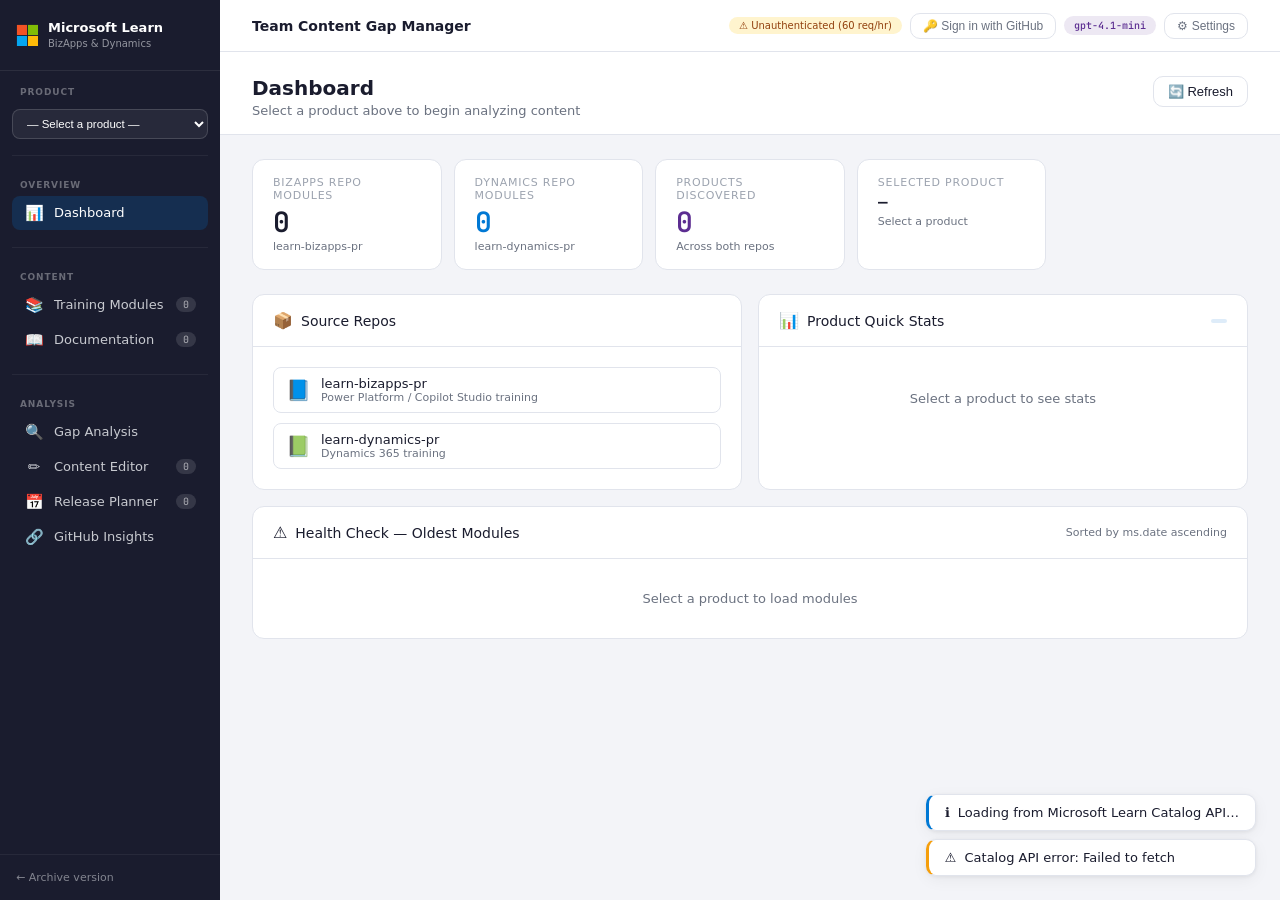
==== team.html @ 85fb83d1 "feat: Content Editor generators (ADD_TO_UNIT, NEW_UNIT) + Release Planner gap analysis Content Edito" ====
<!DOCTYPE html>
<html lang="en">
<head>
<meta charset="UTF-8" />
<meta name="viewport" content="width=device-width, initial-scale=1.0" />
<meta http-equiv="Cache-Control" content="no-cache, no-store, must-revalidate" />
<meta http-equiv="Pragma" content="no-cache" />
<meta http-equiv="Expires" content="0" />
<meta name="version" content="20260617-1130" />
<title>Team Content Gap Manager — BizApps &amp; Dynamics</title>
<link href="https://fonts.googleapis.com/css2?family=Segoe+UI:wght@300;400;500;600;700&family=JetBrains+Mono:wght@400;500&display=swap" rel="stylesheet" />
<style>
*, *::before, *::after { box-sizing: border-box; margin: 0; padding: 0; }

:root {
  --primary: #0078d4;
  --primary-dark: #005a9e;
  --primary-light: #deecf9;
  --teal: #00b4d8;
  --purple: #5c2d91;
  --purple-light: #ede8f3;
  --bg: #f3f4f8;
  --surface: #ffffff;
  --surface2: #f8f9fb;
  --border: #e1e4ec;
  --text: #1a1c2e;
  --text-muted: #6b7280;
  --text-light: #9ca3af;
  --success: #107c10;
  --success-bg: #dff6dd;
  --warning: #f59e0b;
  --warning-bg: #fff4ce;
  --danger: #a4262c;
  --danger-bg: #fde7e9;
  --sidebar-bg: #1a1c2e;
  --sidebar-text: #c8cad0;
  --sidebar-active: rgba(0,120,212,0.2);
  --radius: 10px;
  --radius-lg: 16px;
  --shadow: 0 1px 4px rgba(0,0,0,0.07), 0 4px 16px rgba(0,0,0,0.05);
}

body {
  font-family: 'Segoe UI', system-ui, -apple-system, sans-serif;
  background: var(--bg);
  color: var(--text);
  min-height: 100vh;
  display: flex;
}

/* ── Sidebar ── */
.sidebar {
  width: 220px;
  flex-shrink: 0;
  background: var(--sidebar-bg);
  color: var(--sidebar-text);
  display: flex;
  flex-direction: column;
  height: 100vh;
  position: fixed;
  left: 0;
  top: 0;
  z-index: 50;
  overflow-y: auto;
}
.sidebar-brand {
  padding: 1.25rem 1rem;
  display: flex;
  align-items: center;
  gap: 10px;
  border-bottom: 1px solid rgba(255,255,255,0.08);
}
.sidebar-brand svg { flex-shrink: 0; }
.sidebar-brand-text { font-size: 13px; font-weight: 600; color: #fff; line-height: 1.3; }
.sidebar-brand-text small { display: block; font-size: 10px; font-weight: 400; color: var(--sidebar-text); opacity: 0.7; }

.sidebar-section { padding: 1rem 0.75rem 0.5rem; }
.sidebar-label {
  font-size: 9px;
  font-weight: 600;
  letter-spacing: 0.1em;
  color: rgba(255,255,255,0.35);
  text-transform: uppercase;
  padding: 0 0.5rem;
  margin-bottom: 6px;
}
.sidebar-nav { list-style: none; }
.sidebar-nav li { margin-bottom: 1px; }
.sidebar-nav a {
  display: flex;
  align-items: center;
  gap: 10px;
  padding: 8px 12px;
  border-radius: 8px;
  font-size: 13px;
  color: var(--sidebar-text);
  text-decoration: none;
  cursor: pointer;
  transition: background 0.12s, color 0.12s;
}
.sidebar-nav a:hover { background: rgba(255,255,255,0.06); color: #fff; }
.sidebar-nav a.active { background: var(--sidebar-active); color: #fff; font-weight: 500; }
.sidebar-nav .nav-icon { font-size: 15px; width: 20px; text-align: center; }
.sidebar-nav .nav-count {
  margin-left: auto;
  background: rgba(255,255,255,0.12);
  border-radius: 100px;
  padding: 1px 7px;
  font-size: 10px;
  color: rgba(255,255,255,0.6);
  font-family: 'JetBrains Mono', monospace;
}
.sidebar-divider { height: 1px; background: rgba(255,255,255,0.06); margin: 0.5rem 0.75rem; }

.sidebar-footer {
  margin-top: auto;
  padding: 1rem;
  border-top: 1px solid rgba(255,255,255,0.06);
  font-size: 11px;
}
.sidebar-footer a { color: var(--sidebar-text); text-decoration: none; opacity: 0.6; display: flex; align-items: center; gap: 6px; }
.sidebar-footer a:hover { opacity: 1; color: #fff; }

.sidebar-product-select {
  width: 100%;
  padding: 7px 10px;
  border: 1px solid rgba(255,255,255,0.15);
  border-radius: 8px;
  font-family: 'Segoe UI', sans-serif;
  font-size: 11.5px;
  color: #fff;
  background: rgba(255,255,255,0.06);
  outline: none;
  cursor: pointer;
  margin-top: 6px;
}
.sidebar-product-select option { background: var(--sidebar-bg); color: #fff; }
.sidebar-product-select optgroup { font-weight: 600; font-size: 11px; color: #aaa; }

/* ── Main content ── */
.main {
  flex: 1;
  margin-left: 220px;
  min-height: 100vh;
  display: flex;
  flex-direction: column;
}

/* ── Top bar ── */
.topbar {
  background: var(--surface);
  border-bottom: 1px solid var(--border);
  padding: 0 2rem;
  height: 52px;
  display: flex;
  align-items: center;
  gap: 1rem;
  position: sticky;
  top: 0;
  z-index: 40;
}
.topbar-title { font-size: 14px; font-weight: 600; }
.topbar-right { margin-left: auto; display: flex; align-items: center; gap: 8px; }
.badge-model {
  background: var(--purple-light);
  color: var(--purple);
  font-size: 10px;
  font-weight: 500;
  padding: 3px 10px;
  border-radius: 100px;
  font-family: 'JetBrains Mono', monospace;
}
.badge-warn {
  background: var(--warning-bg);
  color: #92400e;
  font-size: 10px;
  font-weight: 500;
  padding: 3px 10px;
  border-radius: 100px;
}
.btn-settings {
  background: none;
  border: 1px solid var(--border);
  border-radius: var(--radius);
  padding: 5px 12px;
  font-size: 12px;
  font-family: 'Segoe UI', sans-serif;
  color: var(--text-muted);
  cursor: pointer;
  display: flex;
  align-items: center;
  gap: 6px;
  transition: background 0.15s;
}
.btn-settings:hover { background: var(--bg); }

/* ── Views ── */
.view { display: none; flex: 1; flex-direction: column; }
.view.active { display: flex; }

/* ── Page header ── */
.page-header {
  padding: 1.5rem 2rem 1rem;
  border-bottom: 1px solid var(--border);
  background: var(--surface);
  display: flex;
  align-items: flex-start;
  gap: 1rem;
  flex-wrap: wrap;
}
.page-header-text h1 { font-size: 20px; font-weight: 600; }
.page-header-text p { font-size: 13px; color: var(--text-muted); margin-top: 3px; }
.page-header-actions { margin-left: auto; display: flex; gap: 8px; align-items: center; flex-shrink: 0; flex-wrap: wrap; }

/* ── Buttons ── */
.btn {
  display: inline-flex;
  align-items: center;
  gap: 6px;
  padding: 7px 14px;
  font-size: 13px;
  font-family: 'Segoe UI', sans-serif;
  font-weight: 500;
  border-radius: var(--radius);
  border: none;
  cursor: pointer;
  transition: opacity 0.15s, background 0.15s;
  white-space: nowrap;
}
.btn:disabled { opacity: 0.45; pointer-events: none; }
.btn-primary { background: var(--primary); color: #fff; }
.btn-primary:hover { background: var(--primary-dark); }
.btn-secondary { background: var(--surface); border: 1px solid var(--border); color: var(--text); }
.btn-secondary:hover { background: var(--bg); }
.btn-ghost { background: none; border: none; color: var(--text-muted); padding: 6px 10px; }
.btn-ghost:hover { background: var(--bg); color: var(--text); }
.btn-danger { background: var(--danger-bg); border: 1px solid #f5c6cb; color: var(--danger); }
.btn-sm { padding: 4px 10px; font-size: 12px; }

/* ── Page body ── */
.page-body { padding: 1.5rem 2rem; flex: 1; overflow-y: auto; }

/* ── Cards ── */
.card {
  background: var(--surface);
  border: 1px solid var(--border);
  border-radius: 12px;
  overflow: hidden;
}
.card-header {
  padding: 1rem 1.25rem;
  border-bottom: 1px solid var(--border);
  display: flex;
  align-items: center;
  gap: 8px;
}
.card-header h3 { font-size: 14px; font-weight: 500; }
.card-body { padding: 1.25rem; }

/* ── Stat cards ── */
.stat-grid { display: grid; grid-template-columns: repeat(auto-fill, minmax(170px, 1fr)); gap: 12px; margin-bottom: 1.5rem; }
.stat-card {
  background: var(--surface);
  border: 1px solid var(--border);
  border-radius: 12px;
  padding: 1rem 1.25rem;
}
.stat-card-label { font-size: 11px; font-weight: 500; color: var(--text-light); text-transform: uppercase; letter-spacing: 0.07em; margin-bottom: 6px; }
.stat-card-value { font-size: 28px; font-weight: 600; line-height: 1; font-family: 'JetBrains Mono', monospace; }
.stat-card-sub { font-size: 11px; color: var(--text-muted); margin-top: 4px; }

/* ── Tags ── */
.tag {
  font-size: 10px;
  padding: 2px 8px;
  border-radius: 100px;
  font-weight: 500;
  display: inline-block;
}
.tag-blue { background: var(--primary-light); color: var(--primary-dark); }
.tag-green { background: var(--success-bg); color: var(--success); }
.tag-yellow { background: var(--warning-bg); color: #92400e; }
.tag-red { background: var(--danger-bg); color: var(--danger); }
.tag-purple { background: var(--purple-light); color: var(--purple); }

/* ── Module list ── */
.module-list { display: flex; flex-direction: column; gap: 10px; }
.module-item {
  background: var(--surface);
  border: 1px solid var(--border);
  border-radius: 12px;
  padding: 1rem 1.25rem;
  cursor: pointer;
  transition: box-shadow 0.15s, border-color 0.15s;
}
.module-item:hover { border-color: var(--primary); box-shadow: var(--shadow); }
.module-item-header { display: flex; align-items: flex-start; gap: 12px; }
.module-item-icon {
  width: 40px; height: 40px; border-radius: 10px;
  background: var(--primary-light);
  display: flex; align-items: center; justify-content: center;
  font-size: 18px; flex-shrink: 0;
}
.module-item-meta { flex: 1; min-width: 0; }
.module-item-meta h4 { font-size: 13.5px; font-weight: 500; }
.module-item-meta p { font-size: 12px; color: var(--text-muted); margin-top: 2px; }
.module-tags { display: flex; gap: 4px; margin-top: 6px; flex-wrap: wrap; }
.module-expand { display: none; margin-top: 12px; padding-top: 12px; border-top: 1px solid var(--border); font-size: 12.5px; line-height: 1.6; color: var(--text-muted); }
.module-item.expanded .module-expand { display: block; }

/* ── Coverage bar ── */
.coverage-bar { display: flex; height: 8px; border-radius: 100px; overflow: hidden; background: var(--border); }
.coverage-bar .covered { background: var(--success); }
.coverage-bar .partial { background: var(--warning); }
.coverage-bar .uncovered { background: var(--danger); }

/* ── Heatmap ── */
.heatmap { display: flex; flex-wrap: wrap; gap: 3px; padding: 8px 0; }
.heatmap-cell {
  width: 14px; height: 14px; border-radius: 3px; cursor: pointer;
  transition: transform 0.1s, box-shadow 0.1s; position: relative;
}
.heatmap-cell:hover { transform: scale(1.6); z-index: 2; }
.heatmap-cell.selected { box-shadow: 0 0 0 2px var(--text); transform: scale(1.5); z-index: 3; }
.heatmap-cell.covered { background: var(--success); }
.heatmap-cell.partial { background: var(--warning); }
.heatmap-cell.uncovered { background: var(--danger); opacity: 0.7; }
.heatmap-cell.uncovered.selected { opacity: 1; }

/* ── Gap detail panel ── */
.gap-detail-panel {
  margin-top: 12px; padding: 14px 16px;
  background: var(--bg); border: 1px solid var(--border); border-radius: 10px;
  font-size: 13px; animation: fadeIn 0.15s ease;
}
.gap-detail-panel .detail-header { display: flex; align-items: center; gap: 8px; margin-bottom: 10px; }
.gap-detail-panel .detail-header h4 { font-size: 14px; margin: 0; flex: 1; }
.gap-detail-panel .detail-close { cursor: pointer; font-size: 18px; color: var(--text-muted); background: none; border: none; padding: 0 4px; }
.gap-detail-panel .detail-close:hover { color: var(--text); }
.gap-detail-panel .detail-row { display: flex; gap: 8px; padding: 5px 0; border-bottom: 1px solid var(--border); }
.gap-detail-panel .detail-row:last-child { border-bottom: none; }
.gap-detail-panel .detail-label { font-weight: 600; color: var(--text-muted); font-size: 11px; text-transform: uppercase; width: 110px; flex-shrink: 0; }
.gap-detail-panel .detail-value { flex: 1; }
.gap-detail-panel .score-bar { height: 8px; border-radius: 100px; background: var(--border); overflow: hidden; margin-top: 3px; }
.gap-detail-panel .score-fill { height: 100%; border-radius: 100px; }

/* ── Gap selectable list ── */
.gap-list { max-height: 340px; overflow-y: auto; }
.gap-list-filter { display: flex; gap: 6px; margin-bottom: 8px; }
.gap-list-filter button {
  padding: 3px 10px; font-size: 10px; font-weight: 600; border-radius: 100px;
  border: 1px solid var(--border); background: var(--bg); cursor: pointer;
  transition: all 0.15s; color: var(--text-muted); font-family: 'Segoe UI', sans-serif;
}
.gap-list-filter button.active { background: var(--primary); color: #fff; border-color: var(--primary); }
.gap-list-filter button:hover:not(.active) { border-color: var(--primary); color: var(--primary); }
.gap-list-item {
  display: flex; align-items: center; gap: 8px; padding: 6px 8px;
  border-radius: 6px; cursor: pointer; font-size: 12px;
  transition: background 0.1s; border: 1px solid transparent;
}
.gap-list-item:hover { background: var(--bg); }
.gap-list-item.selected { background: var(--primary-light); border-color: var(--primary); }
.gap-list-item .dot { width: 8px; height: 8px; border-radius: 50%; flex-shrink: 0; }
.gap-list-item .dot.covered { background: var(--success); }
.gap-list-item .dot.partial { background: var(--warning); }
.gap-list-item .dot.uncovered { background: var(--danger); opacity: 0.7; }
.gap-list-item .item-title { flex: 1; white-space: nowrap; overflow: hidden; text-overflow: ellipsis; }
.gap-list-item .item-score { font-size: 10px; color: var(--text-muted); font-family: 'JetBrains Mono', monospace; width: 36px; text-align: right; }

/* ── Timeline ── */
.timeline { display: flex; flex-direction: column; gap: 2px; }
.timeline-row { display: flex; align-items: center; gap: 8px; padding: 3px 0; font-size: 11px; }
.timeline-bar-wrap { flex: 1; height: 14px; background: var(--border); border-radius: 100px; overflow: hidden; position: relative; }
.timeline-bar { height: 100%; border-radius: 100px; min-width: 2px; }
.timeline-label { width: 200px; flex-shrink: 0; white-space: nowrap; overflow: hidden; text-overflow: ellipsis; color: var(--text-muted); }
.timeline-date { width: 70px; flex-shrink: 0; text-align: right; color: var(--text-light); font-family: 'JetBrains Mono', monospace; font-size: 10px; }

/* ── Doc tree ── */
.doc-tree { font-size: 12.5px; }
.doc-tree-item {
  display: flex; align-items: flex-start; gap: 8px;
  padding: 5px 8px; border-radius: 6px; transition: background 0.1s; cursor: pointer;
}
.doc-tree-item:hover { background: var(--bg); }
.doc-tree-toggle { cursor: pointer; user-select: none; font-size: 11px; width: 16px; text-align: center; flex-shrink: 0; }

/* ── Progress bar ── */
.progress-bar-wrap { background: var(--border); border-radius: 100px; height: 6px; overflow: hidden; }
.progress-bar-fill { height: 100%; border-radius: 100px; background: var(--primary); transition: width 0.4s ease; }
.progress-text { font-size: 12px; color: var(--text-muted); margin-top: 4px; }

/* ── Modal ── */
.modal-overlay {
  display: none; position: fixed; inset: 0;
  background: rgba(0,0,0,0.35); z-index: 200;
  align-items: center; justify-content: center;
}
.modal-overlay.open { display: flex; }
.modal {
  background: var(--surface); border-radius: var(--radius-lg);
  width: 480px; max-width: 95vw;
  box-shadow: 0 20px 60px rgba(0,0,0,0.2); overflow: hidden;
}
.modal-header {
  padding: 1.25rem 1.5rem; border-bottom: 1px solid var(--border);
  display: flex; align-items: center; gap: 10px;
}
.modal-header h2 { font-size: 16px; font-weight: 600; flex: 1; }
.modal-body { padding: 1.5rem; display: flex; flex-direction: column; gap: 16px; }
.modal-footer { padding: 1rem 1.5rem; border-top: 1px solid var(--border); display: flex; gap: 8px; justify-content: flex-end; }
.field label { display: block; font-size: 12px; font-weight: 500; color: var(--text-muted); margin-bottom: 5px; }
.field input, .field select {
  width: 100%; padding: 8px 12px;
  border: 1px solid var(--border); border-radius: var(--radius);
  font-family: 'Segoe UI', sans-serif; font-size: 13px;
  color: var(--text); background: var(--bg); outline: none;
  transition: border-color 0.15s;
}
.field input:focus, .field select:focus { border-color: var(--primary); background: #fff; }
.field-hint { font-size: 11px; color: var(--text-light); margin-top: 3px; }

/* ── Toasts ── */
.toast-container { position: fixed; bottom: 1.5rem; right: 1.5rem; z-index: 300; display: flex; flex-direction: column; gap: 8px; }
.toast {
  background: var(--surface); border: 1px solid var(--border); border-radius: var(--radius);
  padding: 10px 16px; font-size: 13px; display: flex; align-items: center; gap: 8px;
  box-shadow: var(--shadow); animation: slideIn 0.2s ease; min-width: 220px; max-width: 420px;
}
.toast.success { border-left: 3px solid var(--success); }
.toast.info { border-left: 3px solid var(--primary); }
.toast.warning { border-left: 3px solid var(--warning); }

/* ── Loading ── */
.loading-spinner {
  display: inline-block; width: 16px; height: 16px;
  border: 2px solid var(--border); border-top: 2px solid var(--primary);
  border-radius: 50%; animation: spin 0.8s linear infinite;
}
@keyframes spin { to { transform: rotate(360deg); } }
.loading-overlay {
  display: flex; align-items: center; justify-content: center; gap: 10px;
  padding: 3rem; color: var(--text-muted); font-size: 13px;
}

/* ── Gap grid / cards ── */
.gap-grid { display: grid; grid-template-columns: repeat(auto-fill, minmax(300px, 1fr)); gap: 12px; }
.gap-card { background: var(--surface); border: 1px solid var(--border); border-radius: 12px; overflow: hidden; }
.gap-card-header { padding: 12px 16px; display: flex; align-items: center; gap: 8px; border-bottom: 1px solid var(--border); }
.gap-card-header h4 { font-size: 13px; font-weight: 500; flex: 1; }
.gap-card-body { padding: 12px 16px; }
.gap-item { display: flex; gap: 8px; padding: 6px 0; border-bottom: 1px solid var(--border); font-size: 12.5px; }
.gap-item:last-child { border-bottom: none; }
.gap-item-icon { flex-shrink: 0; margin-top: 1px; }
.gap-item-text { color: var(--text-muted); line-height: 1.5; }
.gap-item-text strong { color: var(--text); font-weight: 500; }

/* ── Animations ── */
@keyframes fadeIn { from { opacity: 0; transform: translateY(4px); } to { opacity: 1; transform: translateY(0); } }
@keyframes slideIn { from { opacity: 0; transform: translateX(20px); } to { opacity: 1; transform: translateX(0); } }

/* ── Utility ── */
.flex { display: flex; }
.items-center { align-items: center; }
.gap-2 { gap: 8px; }
.gap-3 { gap: 12px; }
.ml-auto { margin-left: auto; }
.text-sm { font-size: 13px; }
.text-xs { font-size: 11px; }
.text-muted { color: var(--text-muted); }
.mt-2 { margin-top: 8px; }
.mt-3 { margin-top: 12px; }
.empty-state { text-align: center; padding: 3rem 1rem; color: var(--text-muted); }
.empty-state-icon { font-size: 36px; margin-bottom: 8px; }
.empty-state p { font-size: 13px; }

/* ── Content Editor ── */
.editor-layout { display: grid; grid-template-columns: 1fr 1fr; gap: 16px; min-height: 60vh; }
@media (max-width: 1100px) { .editor-layout { grid-template-columns: 1fr; } }

.editor-tabs { display: flex; gap: 4px; margin-bottom: 12px; }
.editor-tab {
  padding: 6px 14px; font-size: 12px; font-weight: 500; border-radius: 100px;
  border: 1px solid var(--border); background: var(--bg); cursor: pointer;
  transition: all 0.15s; color: var(--text-muted); font-family: 'Segoe UI', sans-serif;
}
.editor-tab.active { background: var(--primary); color: #fff; border-color: var(--primary); }
.editor-tab:hover:not(.active) { border-color: var(--primary); color: var(--primary); }
.editor-tab .tab-count { font-size: 10px; margin-left: 4px; opacity: 0.8; }

.suggestion-list { display: flex; flex-direction: column; gap: 10px; max-height: 70vh; overflow-y: auto; padding-right: 4px; }

.suggestion-card {
  background: var(--surface); border: 1px solid var(--border); border-radius: 12px;
  padding: 14px 16px; cursor: pointer; transition: border-color 0.15s, box-shadow 0.15s;
}
.suggestion-card:hover { border-color: var(--primary); box-shadow: var(--shadow); }
.suggestion-card.selected { border-color: var(--primary); box-shadow: 0 0 0 2px var(--primary-light); }
.suggestion-card-header { display: flex; align-items: center; gap: 8px; margin-bottom: 6px; }
.suggestion-card-header h4 { font-size: 13px; font-weight: 500; flex: 1; min-width: 0; overflow: hidden; text-overflow: ellipsis; white-space: nowrap; }
.suggestion-card > p { font-size: 12px; color: var(--text-muted); line-height: 1.5; }
.suggestion-meta { display: flex; gap: 6px; margin-top: 8px; flex-wrap: wrap; align-items: center; }
.generate-btn {
  margin-left: auto; padding: 4px 12px; font-size: 11px; font-weight: 500;
  border-radius: 6px; border: 1px solid var(--primary); background: var(--primary-light);
  color: var(--primary-dark); cursor: pointer; transition: all 0.15s;
  font-family: 'Segoe UI', sans-serif; white-space: nowrap;
}
.generate-btn:hover { background: var(--primary); color: #fff; }

/* ── URL Input Section ── */
.url-input-section {
  background: var(--surface); border: 1px solid var(--border); border-radius: var(--radius-lg);
  padding: 16px 20px; margin-bottom: 16px;
}
.url-input-header { margin-bottom: 10px; }
.url-input-header h3 { font-size: 14px; font-weight: 600; margin-bottom: 2px; }
.url-input-header p { font-size: 12px; color: var(--text-muted); }
.url-input-row { display: flex; gap: 8px; align-items: center; }
.url-input-row input {
  flex: 1; padding: 8px 12px; border: 1px solid var(--border); border-radius: var(--radius);
  font-size: 13px; font-family: 'Segoe UI', sans-serif; outline: none; background: var(--bg);
}
.url-input-row input:focus { border-color: var(--primary); background: #fff; }
.url-input-row .merge-toggle { display: flex; align-items: center; gap: 6px; font-size: 12px; color: var(--text-muted); white-space: nowrap; }
.url-input-row .merge-toggle input[type="checkbox"] { accent-color: var(--primary); }

/* ── Module Builder Panel ── */
.module-builder-panel {
  background: var(--surface); border: 1px solid var(--border); border-radius: 12px;
  display: flex; flex-direction: column; max-height: 80vh; position: sticky; top: 70px;
}
.module-builder-header {
  padding: 12px 16px; border-bottom: 1px solid var(--border);
  display: flex; align-items: center; gap: 8px;
}
.module-builder-header h3 { font-size: 14px; font-weight: 500; flex: 1; }
.module-builder-body { padding: 16px; overflow-y: auto; flex: 1; }
.module-builder-footer { padding: 10px 16px; border-top: 1px solid var(--border); display: flex; gap: 8px; flex-wrap: wrap; }

/* ── Generation Progress ── */
.generation-progress { padding: 12px 16px; }
.progress-step {
  display: flex; align-items: center; gap: 10px; padding: 6px 0; font-size: 12px;
}
.progress-step .step-icon {
  width: 22px; height: 22px; border-radius: 50%; display: flex; align-items: center; justify-content: center;
  font-size: 11px; flex-shrink: 0; border: 2px solid var(--border); color: var(--text-muted); background: var(--bg);
}
.progress-step.active .step-icon { border-color: var(--primary); color: var(--primary); background: var(--primary-light); animation: pulse-step 1.2s infinite; }
.progress-step.done .step-icon { border-color: var(--success); color: #fff; background: var(--success); }
.progress-step.error .step-icon { border-color: var(--danger); color: #fff; background: var(--danger); }
.progress-step .step-label { flex: 1; color: var(--text-muted); }
.progress-step.active .step-label { color: var(--text); font-weight: 500; }
.progress-step.done .step-label { color: var(--success); }
.progress-step .step-chars { font-size: 10px; color: var(--text-light); font-family: 'JetBrains Mono', monospace; }
@keyframes pulse-step { 0%, 100% { opacity: 1; } 50% { opacity: 0.5; } }

/* ── Unit Tabs ── */
.unit-tabs-bar {
  display: flex; gap: 2px; padding: 8px 16px; border-bottom: 1px solid var(--border);
  overflow-x: auto; flex-wrap: nowrap;
}
.unit-tab {
  padding: 5px 12px; font-size: 11px; font-weight: 500; border-radius: 6px 6px 0 0;
  border: 1px solid transparent; border-bottom: none; background: transparent; cursor: pointer;
  color: var(--text-muted); font-family: 'Segoe UI', sans-serif; white-space: nowrap;
  transition: all 0.12s;
}
.unit-tab:hover { background: var(--bg); color: var(--text); }
.unit-tab.active { background: var(--surface); color: var(--primary); border-color: var(--border); font-weight: 600; position: relative; }
.unit-tab.active::after { content: ''; position: absolute; bottom: -1px; left: 0; right: 0; height: 2px; background: var(--primary); }

.draft-content { font-size: 13px; line-height: 1.7; color: var(--text); }
.draft-content h1 { font-size: 18px; font-weight: 700; margin: 0 0 12px; color: var(--text); }
.draft-content h2 { font-size: 16px; font-weight: 600; margin: 18px 0 8px; color: var(--primary-dark); border-bottom: 1px solid var(--border); padding-bottom: 4px; }
.draft-content h3 { font-size: 14px; font-weight: 600; margin: 14px 0 6px; }
.draft-content pre {
  background: var(--bg); border: 1px solid var(--border); border-radius: 8px;
  padding: 12px 16px; font-family: 'JetBrains Mono', monospace; font-size: 11.5px;
  overflow-x: auto; white-space: pre-wrap; margin: 8px 0;
}
.draft-content ul, .draft-content ol { margin-left: 1.5rem; margin-bottom: 8px; }
.draft-content li { margin-bottom: 4px; }
.draft-content strong { color: var(--text); }
.draft-content blockquote {
  border-left: 3px solid var(--primary); padding: 8px 12px; margin: 8px 0;
  background: var(--primary-light); border-radius: 0 6px 6px 0; font-size: 12px;
}

/* ── Module Gap View ── */
.mgap-layout { display: grid; grid-template-columns: 380px 1fr; gap: 16px; }
@media (max-width: 1100px) { .mgap-layout { grid-template-columns: 1fr; } }
.mgap-search {
  width: 100%; padding: 7px 10px; border: 1px solid var(--border); border-radius: var(--radius);
  font-size: 12px; font-family: 'Segoe UI', sans-serif; outline: none; background: var(--bg);
}
.mgap-search:focus { border-color: var(--primary); background: #fff; }
.mgap-module-item {
  display: flex; align-items: center; gap: 8px; padding: 9px 10px;
  border-radius: 8px; cursor: pointer; font-size: 12px;
  transition: background 0.1s; border: 1px solid transparent;
}
.mgap-module-item:hover { background: var(--bg); }
.mgap-module-item.selected { background: var(--primary-light); border-color: var(--primary); }
.mgap-module-item .dot { width: 8px; height: 8px; border-radius: 50%; flex-shrink: 0; }
.mgap-module-item .item-title { flex: 1; min-width: 0; }
.mgap-module-item .item-title h5 { font-size: 12px; font-weight: 500; white-space: nowrap; overflow: hidden; text-overflow: ellipsis; margin: 0; }
.mgap-module-item .item-title p { font-size: 10px; color: var(--text-muted); margin: 1px 0 0; }
.mgap-module-item .item-score { font-size: 10px; font-family: 'JetBrains Mono', monospace; width: 36px; text-align: right; flex-shrink: 0; }

.mgap-detail-section { margin-bottom: 14px; }
.mgap-detail-section h4 { font-size: 12px; font-weight: 600; margin-bottom: 6px; display: flex; align-items: center; gap: 6px; }
.mgap-topic-row {
  padding: 5px 8px; border-radius: 6px; font-size: 12px;
  display: flex; align-items: center; gap: 6px;
}
.mgap-topic-row.strong { background: var(--bg); }
.mgap-gap-box {
  margin-top: 14px; padding: 12px; border-radius: 8px; border: 1px solid;
}
.mgap-gap-box.has-gaps { background: var(--danger-bg); border-color: #f5c6cb; }
.mgap-gap-box.no-gaps { background: var(--success-bg); border-color: #c3e6cb; }
.mgap-gap-box h4 { font-size: 12px; font-weight: 600; margin-bottom: 6px; }
.mgap-gap-box ul { font-size: 12px; margin-left: 1rem; line-height: 1.8; }
.mgap-gap-box li { display: flex; align-items: center; gap: 6px; }
.mgap-gap-box li > span:first-child { flex: 1; min-width: 0; }

.mgap-edit-btn {
  flex-shrink: 0; padding: 2px 8px; font-size: 10px; font-weight: 500;
  border-radius: 4px; border: 1px solid var(--border); background: var(--bg);
  cursor: pointer; transition: all 0.15s; color: var(--text-muted);
  font-family: 'Segoe UI', sans-serif; white-space: nowrap; opacity: 0;
}
.mgap-topic-row:hover .mgap-edit-btn,
.mgap-gap-box li:hover .mgap-edit-btn { opacity: 1; }
.mgap-edit-btn:hover { background: var(--primary); color: #fff; border-color: var(--primary); }

.mgap-fix-all-btn {
  display: flex; align-items: center; justify-content: center; gap: 6px;
  margin-top: 10px; padding: 8px 16px; font-size: 12px; font-weight: 600;
  border-radius: 8px; border: none; background: var(--primary); color: #fff;
  cursor: pointer; transition: all 0.15s; width: 100%;
  font-family: 'Segoe UI', sans-serif;
}
.mgap-fix-all-btn:hover { background: var(--primary-dark); box-shadow: var(--shadow); }

/* ── Perspective toggle ── */
.gap-perspective-bar {
  display: flex; gap: 4px; margin-bottom: 14px; padding: 3px; background: var(--bg);
  border-radius: 10px; border: 1px solid var(--border); width: fit-content;
}
.gap-perspective-btn {
  padding: 6px 16px; font-size: 12px; font-weight: 500; border-radius: 8px;
  border: none; background: transparent; cursor: pointer;
  transition: all 0.15s; color: var(--text-muted); font-family: 'Segoe UI', sans-serif;
}
.gap-perspective-btn.active { background: var(--surface); color: var(--text); box-shadow: 0 1px 3px rgba(0,0,0,0.08); font-weight: 600; }
.gap-perspective-btn:hover:not(.active) { color: var(--text); }

/* ── Insights ── */
.commit-item {
  padding: 10px 0; border-bottom: 1px solid var(--border);
  display: flex; align-items: flex-start; gap: 10px; font-size: 12.5px;
}
.commit-item:last-child { border-bottom: none; }
.commit-avatar { width: 28px; height: 28px; border-radius: 50%; background: var(--primary-light); display: flex; align-items: center; justify-content: center; font-size: 12px; flex-shrink: 0; }
.commit-meta { flex: 1; min-width: 0; }
.commit-msg { font-weight: 500; color: var(--text); white-space: nowrap; overflow: hidden; text-overflow: ellipsis; }
.commit-info { font-size: 11px; color: var(--text-muted); margin-top: 2px; }

/* ── Responsive ── */
@media (max-width: 900px) {
  .sidebar { width: 60px; }
  .sidebar-brand-text, .sidebar-label, .sidebar-nav a span:not(.nav-icon),
  .sidebar-nav .nav-count, .sidebar-footer, .sidebar-product-select { display: none; }
  .sidebar-nav a { justify-content: center; padding: 10px; }
  .main { margin-left: 60px; }
}
</style>
</head>
<body>
<!-- SIDEBAR -->
<aside class="sidebar">
  <div class="sidebar-brand">
    <svg width="22" height="22" viewBox="0 0 24 24" fill="none">
      <rect width="11" height="11" x="1" y="1" fill="#f35325"/>
      <rect width="11" height="11" x="13" y="1" fill="#81bc06"/>
      <rect width="11" height="11" x="1" y="13" fill="#05a6f0"/>
      <rect width="11" height="11" x="13" y="13" fill="#ffba08"/>
    </svg>
    <div class="sidebar-brand-text">
      Microsoft Learn
      <small>BizApps &amp; Dynamics</small>
    </div>
  </div>

  <div class="sidebar-section">
    <p class="sidebar-label">Product</p>
    <select class="sidebar-product-select" id="product-select" onchange="onProductChange(this.value)">
      <option value="">— Select a product —</option>
    </select>
  </div>

  <div class="sidebar-divider"></div>
  <div class="sidebar-section">
    <p class="sidebar-label">Overview</p>
    <ul class="sidebar-nav">
      <li><a class="active" onclick="switchView('dashboard')" data-view="dashboard">
        <span class="nav-icon">📊</span> Dashboard
      </a></li>
    </ul>
  </div>
  <div class="sidebar-divider"></div>
  <div class="sidebar-section">
    <p class="sidebar-label">Content</p>
    <ul class="sidebar-nav">
      <li><a onclick="switchView('modules')" data-view="modules">
        <span class="nav-icon">📚</span> Training Modules
        <span class="nav-count" id="count-modules">0</span>
      </a></li>
      <li><a onclick="switchView('docs')" data-view="docs">
        <span class="nav-icon">📖</span> Documentation
        <span class="nav-count" id="count-docs">0</span>
      </a></li>
    </ul>
  </div>
  <div class="sidebar-divider"></div>
  <div class="sidebar-section">
    <p class="sidebar-label">Analysis</p>
    <ul class="sidebar-nav">
      <li><a onclick="switchView('gap-analysis')" data-view="gap-analysis">
        <span class="nav-icon">🔍</span> Gap Analysis
      </a></li>
      <li><a onclick="switchView('editor')" data-view="editor">
        <span class="nav-icon">✏️</span> Content Editor
        <span class="nav-count" id="count-suggestions">0</span>
      </a></li>
      <li><a onclick="switchView('release-planner')" data-view="release-planner">
        <span class="nav-icon">📅</span> Release Planner
        <span class="nav-count" id="count-features">0</span>
      </a></li>
      <li><a onclick="switchView('insights')" data-view="insights">
        <span class="nav-icon">🔗</span> GitHub Insights
      </a></li>
    </ul>
  </div>
  <div class="sidebar-footer">
    <a href="index.html" title="Archive version (Catalog API)">← Archive version</a>
  </div>
</aside>

<!-- MAIN -->
<div class="main">

  <!-- TOP BAR -->
  <header class="topbar">
    <span class="topbar-title" id="topbar-title">Team Content Gap Manager</span>
    <div class="topbar-right">
      <span class="badge-warn" id="auth-badge" style="display:none;">⚠ Unauthenticated (60 req/hr)</span>
      <button class="btn-settings" id="github-login-btn" onclick="initiateGitHubLogin()" style="display:none;">🔑 Sign in with GitHub</button>
      <button class="btn-settings" id="github-logout-btn" onclick="logoutGitHub()" style="display:none;">🚪 Sign out</button>
      <span class="badge-model" id="model-badge">gpt-4.1-mini</span>
      <button class="btn-settings" onclick="openSettings()">⚙ Settings</button>
    </div>
  </header>

  <!-- DASHBOARD VIEW -->
  <section class="view active" id="view-dashboard">
    <div class="page-header">
      <div class="page-header-text">
        <h1>Dashboard</h1>
        <p id="dashboard-subtitle">Select a product above to begin analyzing content</p>
      </div>
      <div class="page-header-actions">
        <button class="btn btn-secondary" onclick="refreshData()">🔄 Refresh</button>
      </div>
    </div>
    <div class="page-body" id="dashboard-body">
      <div class="stat-grid" id="stat-grid">
        <div class="stat-card">
          <div class="stat-card-label">BizApps Repo Modules</div>
          <div class="stat-card-value" id="stat-bizapps">—</div>
          <div class="stat-card-sub">learn-bizapps-pr</div>
        </div>
        <div class="stat-card">
          <div class="stat-card-label">Dynamics Repo Modules</div>
          <div class="stat-card-value" id="stat-dynamics" style="color:var(--primary);">—</div>
          <div class="stat-card-sub">learn-dynamics-pr</div>
        </div>
        <div class="stat-card">
          <div class="stat-card-label">Products Discovered</div>
          <div class="stat-card-value" id="stat-products" style="color:var(--purple);">—</div>
          <div class="stat-card-sub">Across both repos</div>
        </div>
        <div class="stat-card">
          <div class="stat-card-label">Selected Product</div>
          <div class="stat-card-value" id="stat-selected" style="font-size:16px;">—</div>
          <div class="stat-card-sub" id="stat-selected-sub">Select a product</div>
        </div>
      </div>

      <div style="display: grid; grid-template-columns: 1fr 1fr; gap: 16px; margin-bottom: 16px;">
        <div class="card">
          <div class="card-header">
            <span>📦</span>
            <h3>Source Repos</h3>
          </div>
          <div class="card-body" style="display:flex;flex-direction:column;gap:10px;">
            <a href="https://github.com/MicrosoftDocs/learn-bizapps-pr" target="_blank" style="display:flex;align-items:center;gap:10px;text-decoration:none;color:var(--text);padding:8px 12px;border:1px solid var(--border);border-radius:8px;transition:border-color 0.15s;">
              <span style="font-size:20px;">📘</span>
              <div>
                <div style="font-size:13px;font-weight:500;">learn-bizapps-pr</div>
                <div style="font-size:11px;color:var(--text-muted);">Power Platform / Copilot Studio training</div>
              </div>
            </a>
            <a href="https://github.com/MicrosoftDocs/learn-dynamics-pr" target="_blank" style="display:flex;align-items:center;gap:10px;text-decoration:none;color:var(--text);padding:8px 12px;border:1px solid var(--border);border-radius:8px;transition:border-color 0.15s;">
              <span style="font-size:20px;">📗</span>
              <div>
                <div style="font-size:13px;font-weight:500;">learn-dynamics-pr</div>
                <div style="font-size:11px;color:var(--text-muted);">Dynamics 365 training</div>
              </div>
            </a>
          </div>
        </div>
        <div class="card">
          <div class="card-header">
            <span>📊</span>
            <h3>Product Quick Stats</h3>
            <span class="tag tag-blue ml-auto" id="quick-stats-product"></span>
          </div>
          <div class="card-body" id="quick-stats-body">
            <div class="empty-state" style="padding:1.5rem;"><p>Select a product to see stats</p></div>
          </div>
        </div>
      </div>

      <div class="card">
        <div class="card-header">
          <span>⚠️</span>
          <h3>Health Check — Oldest Modules</h3>
          <span class="text-xs text-muted ml-auto">Sorted by ms.date ascending</span>
        </div>
        <div class="card-body" style="padding:0; max-height:420px; overflow-y:auto;">
          <div id="health-list">
            <div class="empty-state" style="padding:2rem;"><p>Select a product to load modules</p></div>
          </div>
        </div>
      </div>
    </div>
  </section>

  <!-- MODULES VIEW -->
  <section class="view" id="view-modules">
    <div class="page-header">
      <div class="page-header-text">
        <h1>Training Modules</h1>
        <p id="modules-subtitle">Select a product to view modules from GitHub</p>
      </div>
      <div class="page-header-actions">
        <input type="text" id="module-search" placeholder="Search modules…" style="padding:7px 12px;border:1px solid var(--border);border-radius:var(--radius);font-size:13px;font-family:'Segoe UI',sans-serif;outline:none;width:200px;background:var(--bg);" oninput="filterModules(this.value)" />
        <select id="module-author-filter" style="padding:7px 10px;border:1px solid var(--border);border-radius:var(--radius);font-size:12px;font-family:'Segoe UI',sans-serif;background:var(--bg);" onchange="filterByAuthor(this.value)">
          <option value="">All authors</option>
        </select>
        <select id="module-sort" style="padding:7px 10px;border:1px solid var(--border);border-radius:var(--radius);font-size:12px;font-family:'Segoe UI',sans-serif;background:var(--bg);" onchange="sortModules(this.value)">
          <option value="title">Sort: Title</option>
          <option value="date">Sort: Date (newest)</option>
          <option value="units">Sort: Unit count</option>
        </select>
      </div>
    </div>
    <div class="page-body">
      <div id="module-progress" style="display:none;margin-bottom:16px;">
        <div class="progress-bar-wrap"><div class="progress-bar-fill" id="module-progress-bar" style="width:0%;"></div></div>
        <div class="progress-text" id="module-progress-text">Loading modules…</div>
      </div>
      <div class="module-list" id="module-list">
        <div class="empty-state"><div class="empty-state-icon">📚</div><p>Select a product to load training modules</p></div>
      </div>
    </div>
  </section>

  <!-- DOCUMENTATION VIEW -->
  <section class="view" id="view-docs">
    <div class="page-header">
      <div class="page-header-text">
        <h1>Documentation</h1>
        <p id="docs-subtitle">Documentation TOC for the selected product</p>
      </div>
      <div class="page-header-actions">
        <input type="text" placeholder="Search topics…" style="padding:7px 12px;border:1px solid var(--border);border-radius:var(--radius);font-size:13px;font-family:'Segoe UI',sans-serif;outline:none;width:200px;background:var(--bg);" oninput="filterDocs(this.value)" />
        <span class="text-xs text-muted" id="doc-topic-total"></span>
      </div>
    </div>
    <div class="page-body">
      <div id="doc-tree-container">
        <div class="empty-state"><div class="empty-state-icon">📖</div><p>Select a product to load documentation topics</p></div>
      </div>
    </div>
  </section>

  <!-- GAP ANALYSIS VIEW -->
  <section class="view" id="view-gap-analysis">
    <div class="page-header">
      <div class="page-header-text">
        <h1>Gap Analysis</h1>
        <p>Compare training content against documentation to find coverage gaps</p>
      </div>
      <div class="page-header-actions">
        <button class="btn btn-ghost btn-sm" onclick="exportGapCSV()" id="export-csv-btn" style="display:none;">📥 CSV</button>
        <button class="btn btn-ghost btn-sm" onclick="exportGapHTML()" id="export-html-btn" style="display:none;">📄 Report</button>
        <button class="btn btn-secondary" onclick="runClientGapAnalysis()" id="client-gap-btn">⚡ Quick scan</button>
        <button class="btn btn-primary" onclick="runAIGapAnalysis()" id="ai-gap-btn">🤖 AI deep analysis</button>
      </div>
    </div>
    <div class="page-body">
      <div class="gap-perspective-bar" id="gap-perspective" style="display:none;">
        <button class="gap-perspective-btn active" id="persp-doc-btn" onclick="toggleGapPerspective('doc')">📄 By Doc Topic</button>
        <button class="gap-perspective-btn" id="persp-module-btn" onclick="toggleGapPerspective('module')">📦 By Module</button>
      </div>
      <div id="gap-summary" style="margin-bottom:16px;display:none;">
        <div class="stat-grid">
          <div class="stat-card">
            <div class="stat-card-label">Doc Topics</div>
            <div class="stat-card-value" id="gap-total-docs">0</div>
          </div>
          <div class="stat-card">
            <div class="stat-card-label">Covered</div>
            <div class="stat-card-value" style="color:var(--success);" id="gap-covered">0</div>
          </div>
          <div class="stat-card">
            <div class="stat-card-label">Partial</div>
            <div class="stat-card-value" style="color:var(--warning);" id="gap-partial">0</div>
          </div>
          <div class="stat-card">
            <div class="stat-card-label">Uncovered</div>
            <div class="stat-card-value" style="color:var(--danger);" id="gap-uncovered">0</div>
          </div>
          <div class="stat-card">
            <div class="stat-card-label">Coverage</div>
            <div class="stat-card-value" id="gap-pct" style="color:var(--primary);">0%</div>
          </div>
        </div>
        <div class="coverage-bar" id="gap-coverage-bar" style="margin-top:8px;"></div>
      </div>
      <div id="gap-visuals" style="display:none;margin-bottom:16px;">
        <div style="display:grid;grid-template-columns:1fr 1fr;gap:16px;">
          <div class="card">
            <div class="card-header"><span>🗺️</span><h3>Coverage heatmap</h3><span class="text-xs text-muted ml-auto">Click cell for details</span></div>
            <div class="card-body">
              <div style="display:flex;gap:12px;margin-bottom:8px;font-size:10px;color:var(--text-muted);">
                <span style="display:flex;align-items:center;gap:4px;"><span style="width:10px;height:10px;border-radius:2px;background:var(--success);"></span> Covered</span>
                <span style="display:flex;align-items:center;gap:4px;"><span style="width:10px;height:10px;border-radius:2px;background:var(--warning);"></span> Partial</span>
                <span style="display:flex;align-items:center;gap:4px;"><span style="width:10px;height:10px;border-radius:2px;background:var(--danger);opacity:0.7;"></span> Uncovered</span>
              </div>
              <div class="heatmap" id="gap-heatmap"></div>
              <div id="gap-detail-panel"></div>
            </div>
          </div>
          <div class="card">
            <div class="card-header"><span>📋</span><h3>Topic list</h3><span class="text-xs text-muted ml-auto">Click to inspect</span></div>
            <div class="card-body">
              <div class="gap-list-filter" id="gap-list-filter">
                <button class="active" onclick="filterGapList('all')">All</button>
                <button onclick="filterGapList('uncovered')">🔴 Uncovered</button>
                <button onclick="filterGapList('partial')">🟡 Partial</button>
                <button onclick="filterGapList('covered')">🟢 Covered</button>
              </div>
              <div class="gap-list" id="gap-list"></div>
            </div>
          </div>
        </div>
        <div style="margin-top:16px;">
          <div class="card">
            <div class="card-header"><span>📅</span><h3>Training freshness</h3><span class="text-xs text-muted ml-auto">By ms.date</span></div>
            <div class="card-body" style="max-height:260px;overflow-y:auto;">
              <div class="timeline" id="gap-timeline"></div>
            </div>
          </div>
        </div>
      </div>
      <div id="gap-results">
        <div class="empty-state">
          <div class="empty-state-icon">🔍</div>
          <p>Load a product first, then click Quick scan or AI deep analysis.</p>
        </div>
      </div>
      <!-- MODULE-CENTRIC GAP VIEW -->
      <div id="gap-module-view" style="display:none;">
        <div class="mgap-layout">
          <div>
            <div class="card">
              <div class="card-header">
                <span>📦</span><h3>Training Modules</h3>
                <span class="text-xs text-muted ml-auto" id="mgap-count"></span>
              </div>
              <div class="card-body" style="padding:10px;">
                <input type="text" class="mgap-search" placeholder="Search modules…" id="mgap-search" oninput="filterModuleGapList(this.value)" />
                <div class="gap-list-filter" id="mgap-filter" style="margin-top:8px;">
                  <button class="active" onclick="filterModuleGapStatus('all')">All</button>
                  <button onclick="filterModuleGapStatus('has-gaps')">🔴 Has Gaps</button>
                  <button onclick="filterModuleGapStatus('good')">🟢 Good Coverage</button>
                </div>
                <div id="mgap-list" style="max-height:58vh;overflow-y:auto;margin-top:8px;"></div>
              </div>
            </div>
          </div>
          <div>
            <div class="card" id="mgap-detail-card">
              <div class="card-header">
                <span>🔍</span><h3 id="mgap-detail-title">Module Gap Details</h3>
              </div>
              <div class="card-body" id="mgap-detail-body" style="max-height:68vh;overflow-y:auto;">
                <div class="empty-state" style="padding:2rem;">
                  <div class="empty-state-icon">📦</div>
                  <p>Select a module from the list to see which documentation topics it covers and where gaps exist.</p>
                </div>
              </div>
            </div>
          </div>
        </div>
      </div>
    </div>
  </section>

  <!-- CONTENT EDITOR VIEW -->
  <section class="view" id="view-editor">
    <div class="page-header">
      <div class="page-header-text">
        <h1>✏️ Content Editor</h1>
        <p id="editor-subtitle">AI-powered module generation from gaps or URLs</p>
      </div>
      <div class="page-header-actions">
        <button class="btn btn-secondary" id="refresh-suggestions-btn" onclick="refreshEditorSuggestions()">🔄 Generate Suggestions</button>
        <button class="btn btn-primary" id="generate-plan-btn" onclick="generateContentPlan()">📋 Content Plan</button>
        <button class="btn btn-secondary" id="export-plan-btn" onclick="exportContentPlan()" style="display:none;">⬇ Export Plan</button>
      </div>
    </div>
    <div class="page-body">
      <!-- URL Input Section -->
      <div class="url-input-section" id="url-input-section">
        <div class="url-input-header">
          <h3>📎 Generate from URL or Repo</h3>
          <p>Paste a documentation URL, or browse a private repo to pull source content</p>
        </div>
        <div class="url-input-row">
          <input type="text" id="url-input" placeholder="https://learn.microsoft.com/... or owner/repo/path/to/file.yml" />
          <button class="btn btn-primary" onclick="generateFromUrl()">🚀 Generate Module</button>
          <button class="btn btn-secondary" onclick="openRepoBrowser()">📂 Browse Repo</button>
        </div>
      </div>

      <!-- Repo Browser Panel -->
      <div class="url-input-section" id="repo-browser-panel" style="display:none;">
        <div class="url-input-header" style="display:flex;align-items:center;gap:8px;">
          <h3 style="flex:1;">📂 Repository Browser</h3>
          <button class="btn btn-ghost btn-sm" onclick="closeRepoBrowser()">✕ Close</button>
        </div>
        <div style="display:flex;gap:8px;margin-bottom:10px;align-items:center;">
          <input type="text" id="repo-browser-input" placeholder="owner/repo (e.g. MicrosoftDocs/learn-bizapps-pr)" style="flex:1;padding:8px 12px;border:1px solid var(--border);border-radius:var(--radius);font-size:13px;background:var(--bg);" />
          <input type="text" id="repo-browser-branch" placeholder="main" style="width:100px;padding:8px 12px;border:1px solid var(--border);border-radius:var(--radius);font-size:13px;background:var(--bg);" />
          <button class="btn btn-primary btn-sm" onclick="browseRepo()">Load</button>
        </div>
        <div id="repo-browser-breadcrumb" style="font-size:12px;color:var(--text-muted);margin-bottom:8px;"></div>
        <div id="repo-browser-list" style="max-height:300px;overflow-y:auto;border:1px solid var(--border);border-radius:var(--radius);background:var(--surface2);"></div>
      </div>

      <!-- Gap-Driven Suggestions Section -->
      <div class="card" style="margin-bottom:16px;">
        <div class="card-header" style="display:flex;align-items:center;gap:12px;">
          <span style="font-size:20px;">🎯</span>
          <div style="flex:1;">
            <h3 style="margin:0;font-size:14px;">Content Suggestions from Gap Analysis</h3>
            <p style="margin:0;font-size:11px;color:var(--text-muted);">AI-powered recommendations for closing documentation gaps</p>
          </div>
          <span class="tag tag-blue" id="count-suggestions">0</span>
        </div>
        <div class="card-body">
          <div id="editor-suggestions-container">
            <div class="empty-state" style="padding:2rem;">
              <div class="empty-state-icon">✨</div>
              <p><strong>Step 1:</strong> Run Gap Analysis for your selected product<br>
              <strong>Step 2:</strong> Click "🔄 Refresh" above to generate AI-powered content suggestions<br><br>
              The AI will analyze each gap and recommend the best action (edit existing, add section, create unit, or new module).</p>
            </div>
          </div>
        </div>
      </div>

      <!-- Legacy URL-based Module Generation -->
      <details style="margin-bottom:16px;">
        <summary style="cursor:pointer;padding:12px;background:var(--bg-muted);border-radius:8px;font-weight:500;">
          📎 Legacy: Generate from URL (old workflow)
        </summary>
        <div style="padding:12px;">
          <div id="editor-empty" class="empty-state">
            <div class="empty-state-icon">✏️</div>
            <p>Paste a URL above to generate a training module directly (old workflow).</p>
          </div>
          <div id="editor-content" style="display:none;">
            <div class="editor-tabs" id="editor-tabs">
              <button class="editor-tab active" onclick="switchEditorTab('new')">📝 New Content <span class="tab-count" id="tab-count-new">0</span></button>
              <button class="editor-tab" onclick="switchEditorTab('update')">🔄 Updates Needed <span class="tab-count" id="tab-count-update">0</span></button>
              <button class="editor-tab" onclick="switchEditorTab('outdated')">⏰ Outdated <span class="tab-count" id="tab-count-outdated">0</span></button>
            </div>
            <div class="editor-layout">
              <div>
                <div class="suggestion-list" id="suggestion-list"></div>
              </div>
              <div>
                <div class="module-builder-panel" id="module-builder-panel">
                  <div class="module-builder-header">
                    <span>🏗️</span>
                    <h3 id="module-builder-title">Module Builder</h3>
                    <button class="btn btn-ghost btn-sm" onclick="copyModuleContent()" id="copy-module-btn" style="display:none;">📋 Copy</button>
                  </div>
                  <div id="module-builder-progress" style="display:none;">
                    <div class="generation-progress" id="progress-steps"></div>
                  </div>
                  <div class="unit-tabs-bar" id="unit-tabs-bar" style="display:none;"></div>
                  <div class="module-builder-body" id="module-builder-body">
                    <div class="empty-state" style="padding:2rem;">
                      <div class="empty-state-icon">🏗️</div>
                      <p>Select a suggestion and click <strong>Generate Module</strong> to build a full training module with Overview, Introduction, Areas, Knowledge Check &amp; Summary.<br><br>Or paste a URL above to generate from documentation.</p>
                    </div>
                  </div>
                  <div class="module-builder-footer" id="module-builder-footer" style="display:none;">
                    <button class="btn btn-primary btn-sm" onclick="exportModule('bundle')">📦 Export Module</button>
                    <button class="btn btn-secondary btn-sm" onclick="exportModule('md')">⬇ Current .md</button>
                    <button class="btn btn-secondary btn-sm" onclick="exportModule('yaml')">⬇ YAML</button>
                    <button class="btn btn-secondary btn-sm" onclick="exportModule('json')">⬇ JSON</button>
                    <div style="flex:1;"></div>
                    <button class="btn btn-primary btn-sm" onclick="regenerateCurrentUnit()">🔄 Regenerate Unit</button>
                  </div>
                </div>
              </div>
            </div>
          </div>
        </div>
      </details>
    </div>
  </section>

  <!-- GITHUB INSIGHTS VIEW -->
  <section class="view" id="view-insights">
    <div class="page-header">
      <div class="page-header-text">
        <h1>GitHub Insights</h1>
        <p>Recent activity and contributor data from both repos</p>
      </div>
      <div class="page-header-actions">
        <button class="btn btn-secondary" onclick="loadInsights()">🔄 Refresh</button>
      </div>
    </div>
    <div class="page-body">
      <div style="display:grid;grid-template-columns:1fr 1fr;gap:16px;margin-bottom:16px;">
        <div class="card">
          <div class="card-header"><span>📘</span><h3>Recent Commits — learn-bizapps-pr</h3></div>
          <div class="card-body" style="max-height:400px;overflow-y:auto;" id="commits-bizapps">
            <div class="loading-overlay"><div class="loading-spinner"></div> Loading…</div>
          </div>
        </div>
        <div class="card">
          <div class="card-header"><span>📗</span><h3>Recent Commits — learn-dynamics-pr</h3></div>
          <div class="card-body" style="max-height:400px;overflow-y:auto;" id="commits-dynamics">
            <div class="loading-overlay"><div class="loading-spinner"></div> Loading…</div>
          </div>
        </div>
      </div>
      <div style="display:grid;grid-template-columns:1fr 1fr;gap:16px;margin-bottom:16px;">
        <div class="card">
          <div class="card-header"><span>👥</span><h3>Modules by Author</h3></div>
          <div class="card-body" style="max-height:400px;overflow-y:auto;" id="modules-by-author">
            <div class="empty-state" style="padding:1rem;"><p>Load a product first</p></div>
          </div>
        </div>
        <div class="card">
          <div class="card-header"><span>🔄</span><h3>Update Cycle Distribution</h3></div>
          <div class="card-body" id="update-cycle-dist">
            <div class="empty-state" style="padding:1rem;"><p>Load a product first</p></div>
          </div>
        </div>
      </div>
    </div>
  </section>

  <!-- RELEASE PLANNER VIEW -->
  <section class="view" id="view-release-planner">
    <div class="page-header">
      <div class="page-header-text">
        <h1>📅 Release Planner</h1>
        <p>Track upcoming product features and their documentation status</p>
      </div>
      <div class="page-header-actions">
        <select id="rp-product-select" class="select" style="width:250px;margin-right:8px;" onchange="updateReleasePlannerProduct()">
          <option value="">Select a product...</option>
          <option value="Copilot Studio">Copilot Studio</option>
          <option value="Supply Chain Management">Supply Chain Management</option>
          <option value="Power Apps">Power Apps</option>
          <option value="Power BI">Power BI</option>
          <option value="Dynamics 365 Sales">Dynamics 365 Sales</option>
          <option value="Customer Service">Customer Service</option>
          <option value="Field Service">Field Service</option>
          <option value="Power Automate">Power Automate</option>
        </select>
        <button class="btn btn-secondary btn-sm" onclick="checkDocumentationForFeatures()" title="Cross-reference features with loaded documentation">📚 Check Docs</button>
        <button class="btn btn-primary" onclick="refreshReleasePlanner()">🔄 Load Features</button>
      </div>
    </div>
    <div class="page-body">
      <div id="release-planner-content">
        <div class="empty-state" style="padding:3rem;">
          <div class="empty-state-icon">📅</div>
          <h3>Welcome to Release Planner</h3>
          <p>Track upcoming Microsoft product features with their preview dates, GA dates, and documentation status.<br><br>
          <strong>How to use:</strong><br>
          1. Select a product from the dropdown above<br>
          2. Click "Load Features" to fetch the latest release plan<br>
          3. Review features grouped by release wave<br>
          4. Click "Analyze" to check if documentation exists for a feature</p>
        </div>
      </div>
    </div>
  </section>

</div><!-- /main -->

<!-- SETTINGS MODAL -->
<div class="modal-overlay" id="settings-modal">
  <div class="modal">
    <div class="modal-header">
      <h2>⚙️ Settings</h2>
      <button class="btn btn-ghost" onclick="closeSettings()">✕</button>
    </div>
    <div class="modal-body">
      <div class="field">
        <label>GitHub Authentication</label>
        <div id="settings-auth-status" style="margin-bottom:8px;font-size:12px;"></div>
        <div style="display:flex;gap:8px;align-items:center;margin-bottom:8px;">
          <button class="btn btn-primary btn-sm" onclick="initiateGitHubLogin()">🔑 Sign in with GitHub (SSO)</button>
          <span style="font-size:11px;color:var(--text-muted);">Recommended — uses OAuth for private repo access</span>
        </div>
        <details style="margin-top:6px;">
          <summary style="font-size:12px;color:var(--text-muted);cursor:pointer;">Or use a Personal Access Token instead</summary>
          <div style="margin-top:8px;">
            <input type="password" id="api-key-input" placeholder="ghp_… or github_pat_…" autocomplete="off" />
            <p class="field-hint">Used for GitHub API auth &amp; GitHub Models AI. Generate at <a href="https://github.com/settings/tokens" target="_blank" style="color:var(--primary);">github.com/settings/tokens</a>. Stored in localStorage as <code>gh_models_token</code>.</p>
          </div>
        </details>
      </div>
      <div class="field">
        <label>AI Model</label>
        <select id="ai-model-select">
          <option value="openai/gpt-4.1-mini">GPT-4.1 Mini (fast, 150 req/day)</option>
          <option value="openai/gpt-4.1-nano">GPT-4.1 Nano (fastest, 150 req/day)</option>
          <option value="openai/gpt-4.1">GPT-4.1 (powerful, 50 req/day)</option>
          <option value="meta/llama-4-scout-17b-16e-instruct">Llama 4 Scout 17B (150 req/day)</option>
          <option value="mistralai/mistral-small-2503">Mistral Small (150 req/day)</option>
          <option value="deepseek/deepseek-r1">DeepSeek R1 (50 req/day)</option>
        </select>
        <p class="field-hint">Powered by <a href="https://github.com/marketplace/models" target="_blank" style="color:var(--primary);">GitHub Models</a>.</p>
      </div>
      <div class="field">
        <label>Cache TTL</label>
        <select id="cache-ttl-select">
          <option value="1">1 hour</option>
          <option value="4" selected>4 hours</option>
          <option value="12">12 hours</option>
          <option value="24">24 hours</option>
          <option value="72">72 hours</option>
        </select>
      </div>
      <div class="field">
        <label>Display Name</label>
        <input type="text" id="display-name-input" placeholder="e.g. Jane Smith" />
      </div>
    </div>
    <div class="modal-footer">
      <button class="btn btn-danger btn-sm" onclick="clearAllCache()">🗑 Clear cache</button>
      <button class="btn btn-sm" style="background:var(--warning);color:#000;" onclick="runDiagnostics()">🔍 Test Connection</button>
      <div style="flex:1;"></div>
      <button class="btn btn-secondary" onclick="closeSettings()">Cancel</button>
      <button class="btn btn-primary" onclick="saveSettings()">Save</button>
    </div>
  </div>
</div>

<div class="toast-container" id="toasts"></div>
<script>
// ══════════════════════════════════════════════════════════════════════════
// GITHUB OAUTH SSO
// ══════════════════════════════════════════════════════════════════════════

const OAUTH_CLIENT_ID = 'Ov23liqIsK38zHrDUlDj';
const OAUTH_PROXY_URL = 'https://github-oauth-proxy.oscarfranco.workers.dev';
const OAUTH_REDIRECT_URI = 'https://oscarefranco.github.io/content-manager/team.html';
const OAUTH_SCOPES = 'repo read:user';

function initiateGitHubLogin() {
  const state = crypto.randomUUID();
  localStorage.setItem('oauth_state', state);
  const authUrl = `https://github.com/login/oauth/authorize?client_id=${OAUTH_CLIENT_ID}&redirect_uri=${encodeURIComponent(OAUTH_REDIRECT_URI)}&scope=${encodeURIComponent(OAUTH_SCOPES)}&state=${state}`;
  window.location.href = authUrl;
}

async function handleOAuthCallback() {
  const params = new URLSearchParams(window.location.search);
  const code = params.get('code');
  const returnedState = params.get('state');
  if (!code) return false;

  // Validate state to prevent CSRF
  const savedState = localStorage.getItem('oauth_state');
  if (returnedState !== savedState) {
    console.error('OAuth state mismatch');
    toast('GitHub sign-in failed: state mismatch', 'warning');
    window.history.replaceState({}, '', window.location.pathname);
    return false;
  }
  localStorage.removeItem('oauth_state');

  // Clean URL immediately
  window.history.replaceState({}, '', window.location.pathname);

  try {
    const resp = await fetch(OAUTH_PROXY_URL, {
      method: 'POST',
      headers: { 'Content-Type': 'application/json' },
      body: JSON.stringify({ code }),
    });
    const data = await resp.json();
    if (data.access_token) {
      localStorage.setItem('gh_models_token', data.access_token);
      localStorage.setItem('gh_auth_method', 'oauth');
      toast('✓ Signed in with GitHub successfully!', 'success');
      return true;
    } else {
      toast(`GitHub sign-in failed: ${data.error_description || data.error || 'Unknown error'}`, 'warning');
      return false;
    }
  } catch (e) {
    toast(`GitHub sign-in failed: ${e.message}`, 'warning');
    return false;
  }
}

function logoutGitHub() {
  localStorage.removeItem('gh_models_token');
  localStorage.removeItem('gh_auth_method');
  updateAuthBadge();
  toast('Signed out', 'info');
  location.reload();
}

// ══════════════════════════════════════════════════════════════════════════
// CONFIGURATION
// ══════════════════════════════════════════════════════════════════════════

const REPOS = [
  { owner: 'MicrosoftDocs', repo: 'learn-bizapps-pr', label: 'Power Platform / Copilot Studio' },
  { owner: 'MicrosoftDocs', repo: 'learn-dynamics-pr', label: 'Dynamics 365' },
];

const FOLDER_PRODUCT_MAP = {
  // learn-bizapps-pr
  'power-virtual-agents': { name: 'Microsoft Copilot Studio', service: 'copilot-studio', repo: 'learn-bizapps-pr', catalogId: 'microsoft-copilot-studio', extraCatalogIds: ['ms-copilot'], titleMatch: /copilot studio|power virtual agent/i },
  'flow': { name: 'Power Automate', service: 'power-automate', repo: 'learn-bizapps-pr', catalogId: 'power-automate' },
  'powerapps': { name: 'Power Apps', service: 'power-apps', repo: 'learn-bizapps-pr', catalogId: 'power-apps' },
  'power-bi': { name: 'Power BI', service: 'power-bi', repo: 'learn-bizapps-pr', catalogId: 'power-bi' },
  'ai-builder': { name: 'AI Builder', service: 'ai-builder', repo: 'learn-bizapps-pr', catalogId: 'ai-builder' },
  'healthcare': { name: 'Healthcare', service: 'healthcare', repo: 'learn-bizapps-pr', catalogId: 'industry-healthcare' },
  'industry-solutions': { name: 'Industry Solutions', service: 'industry-solutions', repo: 'learn-bizapps-pr', catalogId: 'industry-solutions' },
  // learn-dynamics-pr
  'dyn365-finance': { name: 'Dynamics 365 Finance', service: 'dynamics-finance', repo: 'learn-dynamics-pr', catalogId: 'dynamics-finance' },
  'dyn365-supply-chain-management': { name: 'Dynamics 365 Supply Chain Management', service: 'dynamics-scm', repo: 'learn-dynamics-pr', catalogId: 'dynamics-scm' },
  'dyn365-commerce': { name: 'Dynamics 365 Commerce', service: 'dynamics-commerce', repo: 'learn-dynamics-pr', catalogId: 'dynamics-commerce' },
  'dyn365-sales': { name: 'Dynamics 365 Sales', service: 'dynamics-sales', repo: 'learn-dynamics-pr', catalogId: 'dynamics-sales' },
  'dyn365-customer-service': { name: 'Dynamics 365 Customer Service', service: 'dynamics-customer-service', repo: 'learn-dynamics-pr', catalogId: 'dynamics-customer-service' },
  'dyn365-field-service': { name: 'Dynamics 365 Field Service', service: 'dynamics-field-service', repo: 'learn-dynamics-pr', catalogId: 'dynamics-field-service' },
  'dyn365-business-central': { name: 'Dynamics 365 Business Central', service: 'dynamics-business-central', repo: 'learn-dynamics-pr', catalogId: 'dynamics-business-central' },
  'dyn365-human-resources': { name: 'Dynamics 365 Human Resources', service: 'dynamics-human-resources', repo: 'learn-dynamics-pr', catalogId: 'dynamics-human-resources' },
  'dyn365-project-operations': { name: 'Dynamics 365 Project Operations', service: 'dynamics-project-operations', repo: 'learn-dynamics-pr', catalogId: 'dynamics-project-operations' },
  'dyn365-finance-operations': { name: 'Dynamics 365 Finance & Operations', service: 'dynamics-finance-operations', repo: 'learn-dynamics-pr', catalogId: 'dynamics-finance' },
  'dyn365-customer-insights-data': { name: 'Customer Insights - Data', service: 'dynamics-ci-data', repo: 'learn-dynamics-pr', catalogId: 'customer-insights-data' },
  'dyn365-customer-insights-journeys': { name: 'Customer Insights - Journeys', service: 'dynamics-ci-journeys', repo: 'learn-dynamics-pr', catalogId: 'customer-insights-journeys' },
  'dyn365-contact-center': { name: 'Dynamics 365 Contact Center', service: 'dynamics-contact-center', repo: 'learn-dynamics-pr', catalogId: 'dynamics-contact-center' },
  'dyn365-fraud-protection': { name: 'Dynamics 365 Fraud Protection', service: 'dynamics-fraud-protection', repo: 'learn-dynamics-pr', catalogId: 'dynamics-fraud-protection' },
  'dyn365-intelligent-order-management': { name: 'Intelligent Order Management', service: 'dynamics-iom', repo: 'learn-dynamics-pr', catalogId: 'dynamics-iom' },
  'dyn365-fast-track': { name: 'Dynamics 365 Fast Track', service: 'dynamics-fast-track', repo: 'learn-dynamics-pr', catalogId: 'dynamics-365' },
  'copilot-for-finance': { name: 'Copilot for Finance', service: 'copilot-finance', repo: 'learn-dynamics-pr', catalogId: 'dynamics-finance' },
  'copilot-for-sales': { name: 'Copilot for Sales', service: 'copilot-sales', repo: 'learn-dynamics-pr', catalogId: 'dynamics-sales' },
  'copilot-for-service': { name: 'Copilot for Service', service: 'copilot-service', repo: 'learn-dynamics-pr', catalogId: 'dynamics-customer-service' },
  'power-platform': { name: 'Power Platform', service: 'power-platform', repo: 'learn-dynamics-pr', catalogId: 'power-platform' },
  'nuance': { name: 'Nuance', service: 'nuance', repo: 'learn-dynamics-pr', catalogId: 'nuance' },
};

const PRODUCT_DOC_TOC = {
  'Microsoft Copilot Studio': '/en-us/microsoft-copilot-studio/toc.json',
  'Power Apps': [
    '/en-us/power-apps/maker/toc.json',
  ],
  'Power Automate': '/en-us/power-automate/toc.json',
  'Power BI': [
    '/en-us/power-bi/fundamentals/toc.json',
    '/en-us/power-bi/transform-model/toc.json',
    '/en-us/power-bi/create-reports/toc.json',
    '/en-us/power-bi/guidance/toc.json',
  ],
  'AI Builder': '/en-us/ai-builder/toc.json',
  'Dynamics 365 Finance': '/en-us/dynamics365/finance/toc.json',
  'Dynamics 365 Supply Chain Management': '/en-us/dynamics365/supply-chain/toc.json',
  'Dynamics 365 Sales': '/en-us/dynamics365/sales/toc.json',
  'Dynamics 365 Customer Service': [
    '/en-us/dynamics365/customer-service/implement/toc.json',
    '/en-us/dynamics365/customer-service/administer/toc.json',
    '/en-us/dynamics365/customer-service/use/toc.json',
    '/en-us/dynamics365/customer-service/develop/toc.json',
  ],
  'Dynamics 365 Commerce': '/en-us/dynamics365/commerce/toc.json',
  'Dynamics 365 Field Service': '/en-us/dynamics365/field-service/toc.json',
  'Dynamics 365 Business Central': '/en-us/dynamics365/business-central/toc.json',
  'Dynamics 365 Human Resources': '/en-us/dynamics365/human-resources/toc.json',
  'Dynamics 365 Project Operations': '/en-us/dynamics365/project-operations/toc.json',
  'Dynamics 365 Contact Center': '/en-us/dynamics365/contact-center/toc.json',
  'Industry Solutions': [
    '/en-us/industry/healthcare/toc.json',
    '/en-us/industry/financial-services/toc.json',
    '/en-us/industry/nonprofit/toc.json',
    '/en-us/industry/sustainability/toc.json',
    '/en-us/industry/mobility/toc.json',
  ],
  'Healthcare': '/en-us/industry/healthcare/toc.json',
  'Dynamics 365 Fraud Protection': '/en-us/dynamics365/fraud-protection/toc.json',
  'Power Platform': [
    '/en-us/power-platform/admin/toc.json',
    '/en-us/power-platform/guidance/toc.json',
  ],
  'Copilot for Finance': '/en-us/copilot/finance/toc.json',
  'Copilot for Sales': '/en-us/microsoft-sales-copilot/toc.json',
  'Copilot for Service': '/en-us/microsoft-copilot-service/toc.json',
  'Customer Insights - Data': '/en-us/dynamics365/customer-insights/data/toc.json',
  'Customer Insights - Journeys': '/en-us/dynamics365/customer-insights/journeys/toc.json',
  'Intelligent Order Management': '/en-us/dynamics365/intelligent-order-management/toc.json',
};

const CORS_PROXIES = [
  url => `https://github-oauth-proxy.oscarfranco.workers.dev/proxy?url=${encodeURIComponent(url)}`,
  url => `https://api.codetabs.com/v1/proxy/?quest=${url}`,
  url => `https://corsproxy.io/?${encodeURIComponent(url)}`,
];

const CONCURRENCY_LIMIT = 8;

// ══════════════════════════════════════════════════════════════════════════
// CONTENT EDITOR ACTION TYPES
// ══════════════════════════════════════════════════════════════════════════

const ACTION_TYPES = {
  EDIT_EXISTING: 'EDIT_EXISTING',   // Modify existing unit content (highest priority)
  ADD_TO_UNIT: 'ADD_TO_UNIT',       // Append new section to existing unit
  NEW_UNIT: 'NEW_UNIT',             // Create new unit in existing module
  NEW_MODULE: 'NEW_MODULE'          // Create entirely new module (last resort)
};

// ══════════════════════════════════════════════════════════════════════════
// RELEASE PLANNER CONFIGURATION
// ══════════════════════════════════════════════════════════════════════════

const RELEASE_PLANNER_PRODUCTS = {
  'Copilot Studio': {
    learnPath: '/power-platform/release-plan',
    releasePlanUrl: 'https://releaseplans.microsoft.com/en-US/?app=Microsoft+Copilot+Studio',
    waves: ['2024wave1', '2024wave2', '2025wave1', '2025wave2']
  },
  'Supply Chain Management': {
    learnPath: '/dynamics365-release-plan',
    releasePlanUrl: 'https://releaseplans.microsoft.com/en-US/?app=Supply+Chain+Management',
    waves: ['2024release-wave-1', '2024release-wave-2', '2025release-wave-1', '2025release-wave-2']
  },
  'Power Apps': {
    learnPath: '/power-platform/release-plan',
    releasePlanUrl: 'https://releaseplans.microsoft.com/en-US/?app=Power+Apps',
    waves: ['2024wave1', '2024wave2', '2025wave1', '2025wave2']
  },
  'Power BI': {
    learnPath: '/power-platform/release-plan',
    releasePlanUrl: 'https://releaseplans.microsoft.com/en-US/?app=Power+BI',
    waves: ['2024wave1', '2024wave2', '2025wave1', '2025wave2']
  },
  'Dynamics 365 Sales': {
    learnPath: '/dynamics365-release-plan',
    releasePlanUrl: 'https://releaseplans.microsoft.com/en-US/?app=Sales',
    waves: ['2024release-wave-1', '2024release-wave-2', '2025release-wave-1', '2025release-wave-2']
  },
  'Customer Service': {
    learnPath: '/dynamics365-release-plan',
    releasePlanUrl: 'https://releaseplans.microsoft.com/en-US/?app=Customer+Service',
    waves: ['2024release-wave-1', '2024release-wave-2', '2025release-wave-1', '2025release-wave-2']
  },
  'Field Service': {
    learnPath: '/dynamics365-release-plan',
    releasePlanUrl: 'https://releaseplans.microsoft.com/en-US/?app=Field+Service',
    waves: ['2024release-wave-1', '2024release-wave-2', '2025release-wave-1', '2025release-wave-2']
  },
  'Power Automate': {
    learnPath: '/power-platform/release-plan',
    releasePlanUrl: 'https://releaseplans.microsoft.com/en-US/?app=Power+Automate',
    waves: ['2024wave1', '2024wave2', '2025wave1', '2025wave2']
  }
};

// ══════════════════════════════════════════════════════════════════════════
// STATE
// ══════════════════════════════════════════════════════════════════════════

let state = {
  trees: {},           // { 'learn-bizapps-pr': [...], 'learn-dynamics-pr': [...] }
  repoBranches: {},    // { 'learn-bizapps-pr': 'main', 'learn-dynamics-pr': 'live' }
  discoveredProducts: [],  // [{ folder, name, repo, modules: [{path, ...}] }]
  selectedProduct: null,
  modules: [],         // Parsed module data for selected product
  docTopics: null,
  flatDocTopics: [],
  gapResults: null,
  editorSuggestions: [],  // Content editor suggestions from gap analysis
  editorCache: {},     // Cache for AI action recommendations
  releasePlanner: {
    features: [],      // Array of feature objects from release plans
    lastFetch: null,   // Timestamp of last successful fetch
    products: [],      // List of products we're tracking
    history: [],       // Change history for tracking date shifts
    selectedProduct: null,  // Filter by product
    changesSinceLastRun: []  // Features that changed since last fetch
  }
};

// ══════════════════════════════════════════════════════════════════════════
// HELPERS
// ══════════════════════════════════════════════════════════════════════════

function getToken() {
  return localStorage.getItem('gh_models_token') || '';
}

function getAIConfig() {
  return {
    token: getToken(),
    model: localStorage.getItem('gh_models_model') || 'openai/gpt-4.1-mini',
  };
}

function ghHeaders() {
  const h = { 'Accept': 'application/vnd.github.v3+json' };
  const t = getToken();
  if (t) h['Authorization'] = `Bearer ${t}`;
  return h;
}

function getCacheTTL() {
  return (parseInt(localStorage.getItem('team_cache_ttl') || '4')) * 60 * 60 * 1000;
}

function getCached(key) {
  try {
    const raw = localStorage.getItem(`team_${key}`);
    if (!raw) return null;
    const item = JSON.parse(raw);
    if (Date.now() - item.ts < getCacheTTL()) return item.data;
    localStorage.removeItem(`team_${key}`);
  } catch {}
  return null;
}

function setCache(key, data) {
  try {
    localStorage.setItem(`team_${key}`, JSON.stringify({ ts: Date.now(), data }));
  } catch {
    Object.keys(localStorage).filter(k => k.startsWith('team_')).forEach(k => localStorage.removeItem(k));
  }
}

function clearAllCache() {
  Object.keys(localStorage).filter(k => k.startsWith('team_')).forEach(k => localStorage.removeItem(k));
  toast('Cache cleared', 'info');
}

function toast(msg, type = 'info') {
  const container = document.getElementById('toasts');
  const t = document.createElement('div');
  t.className = `toast ${type}`;
  const icon = type === 'success' ? '✓' : type === 'warning' ? '⚠' : 'ℹ';
  t.innerHTML = `<span>${icon}</span> <span style="flex:1;">${msg}</span>`;
  container.appendChild(t);
  setTimeout(() => t.remove(), 4000);
}

function showLoading(el) {
  if (typeof el === 'string') el = document.getElementById(el);
  if (el) el.innerHTML = '<div class="loading-overlay"><div class="loading-spinner"></div> Loading…</div>';
}

function escHtml(s) {
  return String(s).replace(/&/g,'&amp;').replace(/</g,'&lt;').replace(/>/g,'&gt;').replace(/"/g,'&quot;');
}

// Run async tasks with concurrency limit
async function asyncPool(limit, items, fn) {
  const results = [];
  const executing = new Set();
  for (const [i, item] of items.entries()) {
    const p = Promise.resolve().then(() => fn(item, i));
    results.push(p);
    executing.add(p);
    const clean = () => executing.delete(p);
    p.then(clean, clean);
    if (executing.size >= limit) await Promise.race(executing);
  }
  return Promise.all(results);
}

// ══════════════════════════════════════════════════════════════════════════
// AI HELPER
// ══════════════════════════════════════════════════════════════════════════

async function callAI(messages, opts = {}) {
  const { token, model } = getAIConfig();
  if (!token) throw new Error('NO_TOKEN');
  const resp = await fetch('https://models.github.ai/inference/chat/completions', {
    method: 'POST',
    headers: { 'Authorization': `Bearer ${token}`, 'Content-Type': 'application/json' },
    body: JSON.stringify({
      model: model,
      messages: messages,
      max_tokens: opts.maxTokens || 2000,
      temperature: opts.temperature || 0.3,
    }),
  });
  if (!resp.ok) {
    const err = await resp.json().catch(() => ({}));
    throw new Error(err.error?.message || `AI API error: ${resp.status}`);
  }
  const data = await resp.json();
  return data.choices[0].message.content;
}

// ══════════════════════════════════════════════════════════════════════════
// DATA SOURCE MODE — GitHub Trees (rich) or Catalog API (public fallback)
// ══════════════════════════════════════════════════════════════════════════

let dataSourceMode = 'catalog'; // 'github' or 'catalog'

// ── CATALOG API FALLBACK ─────────────────────────────────────────────────

async function fetchCatalog() {
  const cacheKey = 'catalog_full';
  const cached = getCached(cacheKey);
  if (cached) return cached;

  const resp = await fetch('https://learn.microsoft.com/api/catalog/?type=modules,learningPaths');
  if (!resp.ok) throw new Error('Catalog API error ' + resp.status);
  const data = await resp.json();
  setCache(cacheKey, data);
  return data;
}

function buildProductsFromCatalog(catalog) {
  const products = [];

  for (const [folder, mapping] of Object.entries(FOLDER_PRODUCT_MAP)) {
    const catalogId = mapping.catalogId;
    if (!catalogId) continue;

    const extraIds = mapping.extraCatalogIds || [];
    const titleMatch = mapping.titleMatch || null;

    function matchesProduct(item) {
      if (!item.products) return false;
      if (item.products.some(p => p === catalogId || p.startsWith(catalogId))) return true;
      if (extraIds.length > 0) {
        const hitsExtra = item.products.some(p => extraIds.includes(p));
        if (hitsExtra && titleMatch) return titleMatch.test(item.title + ' ' + (item.summary || ''));
        return hitsExtra;
      }
      return false;
    }

    const modules = (catalog.modules || []).filter(matchesProduct);
    if (modules.length === 0) continue;

    // Convert catalog modules to our module format
    const parsedModules = modules.map(m => ({
      title: m.title || '',
      msDate: m.last_modified ? new Date(m.last_modified).toLocaleDateString('en-US', { month: '2-digit', day: '2-digit', year: 'numeric' }) : '',
      msService: mapping.service,
      updateCycle: '',
      author: '',
      msAuthor: '',
      uid: m.uid || '',
      summary: m.summary || '',
      products: m.products || [],
      units: m.units || [],
      unitCount: (m.units || []).length,
      levels: m.levels || [],
      path: '',
      repo: mapping.repo,
      moduleFolder: m.uid ? m.uid.split('.').pop() : '',
      learnUrl: m.url || '',
      ghUrl: '',
      // Catalog-specific fields
      duration: m.duration_in_minutes || 0,
      lastModified: m.last_modified || '',
      iconUrl: m.icon_url || '',
    }));

    products.push({
      folder,
      name: mapping.name,
      service: mapping.service,
      repo: mapping.repo,
      owner: 'MicrosoftDocs',
      modules: parsedModules,
      _catalogModules: parsedModules, // Pre-parsed, no need to fetch YAML
    });
  }

  return products.sort((a, b) => a.name.localeCompare(b.name));
}

// ── GITHUB TREES API (rich mode — requires SSO auth) ─────────────────────

async function fetchRepoTree(owner, repo) {
  const cacheKey = `trees_${repo}`;
  const cached = getCached(cacheKey);
  if (cached) return cached;

  if (!getToken()) throw new Error(`GitHub token required — these repos are private. Add your token in Settings.`);

  // Discover default branch first (repos may use main, master, or live)
  const repoResp = await fetch(`https://api.github.com/repos/${owner}/${repo}`, { headers: ghHeaders() });
  if (!repoResp.ok) throw new Error(`Cannot access ${repo} (${repoResp.status}). These are private Microsoft repos — you need a Classic PAT with "repo" scope AND SSO authorized for the MicrosoftDocs org. Go to github.com/settings/tokens, create a Classic token, then click "Configure SSO" → Authorize for MicrosoftDocs.`);
  const repoInfo = await repoResp.json();
  const branch = repoInfo.default_branch || 'main';
  state.repoBranches[repo] = branch;

  const url = `https://api.github.com/repos/${owner}/${repo}/git/trees/${branch}?recursive=1`;
  const resp = await fetch(url, { headers: ghHeaders() });
  if (!resp.ok) throw new Error(`GitHub API error ${resp.status} for ${repo}`);
  const data = await resp.json();
  if (data.truncated) toast(`Warning: ${repo} tree was truncated — some modules may be missing`, 'warning');
  const tree = (data.tree || []).map(n => n.path);
  setCache(cacheKey, tree);
  return tree;
}

function discoverProducts(trees) {
  const products = [];

  for (const [repo, paths] of Object.entries(trees)) {
    const folderModules = {};
    const seen = new Set();

    // Detect if the repo has a top-level folder matching the repo name
    // e.g. learn-bizapps-pr/power-virtual-agents/module/index.yml
    // In that case, product folder is at depth 1, module at depth 2
    const repoFolderCount = paths.filter(p => p.startsWith(repo + '/')).length;
    const hasRepoFolder = repoFolderCount > paths.length * 0.5;
    const offset = hasRepoFolder ? 1 : 0;

    for (const p of paths) {
      if (!p.endsWith('/index.yml')) continue;
      // Skip non-content paths
      if (p.includes('/includes/') || p.includes('/media/') || p.includes('achievements/')) continue;

      const parts = p.split('/');
      // Need: [repoFolder?]/productFolder/moduleFolder/index.yml
      const minParts = offset + 3; // e.g. 4 if repo folder present
      if (parts.length < minParts) continue;

      const productFolder = parts[offset];     // e.g. 'power-virtual-agents'
      const moduleFolder = parts[offset + 1];  // e.g. 'build-chatbot'

      // Skip utility folders
      if (productFolder === 'includes' || productFolder === 'media' || productFolder === 'paths') continue;
      if (moduleFolder === 'includes' || moduleFolder === 'media') continue;

      // Only count one index.yml per product/module combo
      const moduleKey = `${productFolder}/${moduleFolder}`;
      if (seen.has(moduleKey)) continue;
      seen.add(moduleKey);

      if (!folderModules[productFolder]) folderModules[productFolder] = [];
      folderModules[productFolder].push({
        path: p,
        moduleFolder,
        fullPath: p,
      });
    }

    for (const [folder, modules] of Object.entries(folderModules)) {
      if (modules.length === 0) continue;
      const mapping = FOLDER_PRODUCT_MAP[folder];
      products.push({
        folder,
        name: mapping ? mapping.name : formatFolderName(folder),
        service: mapping ? mapping.service : folder,
        repo,
        owner: 'MicrosoftDocs',
        modules,
      });
    }
  }

  return products.sort((a, b) => a.name.localeCompare(b.name));
}

function formatFolderName(folder) {
  return folder
    .replace(/[-_]/g, ' ')
    .replace(/\b\w/g, c => c.toUpperCase());
}

// ══════════════════════════════════════════════════════════════════════════
// MODULE DATA FETCHING — YAML PARSING
// ══════════════════════════════════════════════════════════════════════════

function parseModuleYaml(text, path, repo) {
  // Normalize line endings
  const normalized = text.replace(/\r\n/g, '\n').replace(/\r/g, '\n');
  const lines = normalized.split('\n');

  // Simple key-value extractor: finds first occurrence of "key: value" at any indentation
  const get = (key) => {
    const escaped = key.replace(/\./g, '\\.');
    const re = new RegExp(`^\\s*${escaped}:\\s*(.+)$`);
    for (const line of lines) {
      const m = line.match(re);
      if (m) return m[1].trim();
    }
    return '';
  };

  // List extractor: finds "key:" then collects all "- value" lines until next non-list line
  const getList = (key) => {
    const escaped = key.replace(/\./g, '\\.');
    const keyRe = new RegExp(`^\\s*${escaped}:\\s*$`);
    let collecting = false;
    let keyIndent = -1;
    const items = [];
    for (const line of lines) {
      if (!collecting) {
        const km = line.match(keyRe);
        if (km) {
          collecting = true;
          keyIndent = line.search(/\S/);
        }
      } else {
        // Check if this line is a list item
        const itemMatch = line.match(/^(\s*)-\s+(.+)/);
        if (itemMatch && itemMatch[1].length >= keyIndent) {
          items.push(itemMatch[2].trim());
        } else if (line.trim() === '' || line.trim().startsWith('#')) {
          continue; // skip blank lines and comments
        } else if (/^\s*\S+:/.test(line)) {
          break; // hit another YAML key — stop collecting
        } else {
          break;
        }
      }
    }
    return items;
  };

  const title = get('title');
  const msDate = get('ms.date');
  const msService = get('ms.service');
  const updateCycle = get('ms.update-cycle');
  const author = get('author');
  const msAuthor = get('ms.author');
  const uid = get('uid');

  // Summary: collect lines after "summary:" — handle both inline and block scalar (|)
  let summary = '';
  const sumInline = get('summary');
  if (sumInline && sumInline !== '|' && sumInline !== '>') {
    summary = sumInline;
  } else {
    // Block scalar: find summary: then collect indented lines
    let collecting = false;
    let sumIndent = -1;
    const sumLines = [];
    for (const line of lines) {
      if (!collecting) {
        if (/^\s*summary:\s*[|>]?\s*$/.test(line)) {
          collecting = true;
          sumIndent = line.search(/\S/);
        }
      } else {
        if (line.trim() === '') { sumLines.push(''); continue; }
        const indent = line.search(/\S/);
        if (indent > sumIndent) {
          sumLines.push(line.trim());
        } else {
          break;
        }
      }
    }
    summary = sumLines.join(' ').trim();
  }
  // Remove module-banner include lines
  summary = summary.replace(/\[!include\[.*?\]\(.*?\)\]/gi, '').trim();

  const products = getList('products');
  const units = getList('units');
  const levels = getList('levels');

  const parts = path.split('/');
  const moduleFolder = parts[parts.length - 2];
  const learnUrl = `https://learn.microsoft.com/en-us/training/modules/${moduleFolder}/`;
  const ghBranch = state.repoBranches[repo] || 'main';
  const ghUrl = `https://github.com/MicrosoftDocs/${repo}/tree/${ghBranch}/${path.replace(/\/index\.yml$/, '')}`;

  return {
    title: title || moduleFolder,
    msDate,
    msService,
    updateCycle,
    author,
    msAuthor,
    uid,
    summary,
    products,
    units,
    unitCount: units.length,
    levels,
    path,
    repo,
    moduleFolder,
    learnUrl,
    ghUrl,
  };
}

async function fetchModuleData(product, onProgress) {
  const cacheKey = `modules_${product.folder}`;
  const cached = getCached(cacheKey);
  if (cached) return cached;

  let loaded = 0;
  const total = product.modules.length;
  let failCount = 0;

  const results = await asyncPool(CONCURRENCY_LIMIT, product.modules, async (mod) => {
    try {
      const branch = state.repoBranches[product.repo] || 'main';
      // Use Contents API (reliable with PATs) instead of raw.githubusercontent.com
      const apiUrl = `https://api.github.com/repos/${product.owner}/${product.repo}/contents/${mod.path}?ref=${branch}`;
      const resp = await fetch(apiUrl, { headers: ghHeaders() });
      if (!resp.ok) {
        failCount++;
        if (failCount <= 3) console.warn(`[fetchModule] ${resp.status} for ${mod.path}`);
        loaded++;
        if (onProgress) onProgress(loaded, total);
        return null;
      }
      const json = await resp.json();
      // Contents API returns base64-encoded content — decode as UTF-8
      const raw = json.content.replace(/\n/g, '');
      const bytes = Uint8Array.from(atob(raw), c => c.charCodeAt(0));
      const text = new TextDecoder('utf-8').decode(bytes);
      if (loaded === 0) {
        console.log('[SAMPLE YAML]', mod.path, '\n', text.substring(0, 600));
        const parsed = parseModuleYaml(text, mod.path, product.repo);
        console.log('[PARSED]', { title: parsed.title, msAuthor: parsed.msAuthor, msDate: parsed.msDate, unitCount: parsed.unitCount, units: parsed.units.slice(0, 3), summary: parsed.summary?.substring(0, 100) });
        loaded++;
        if (onProgress) onProgress(loaded, total);
        return parsed;
      }
      loaded++;
      if (onProgress) onProgress(loaded, total);
      return parseModuleYaml(text, mod.path, product.repo);
    } catch (e) {
      failCount++;
      if (failCount <= 3) console.warn(`[fetchModule] Error for ${mod.path}:`, e.message);
      loaded++;
      if (onProgress) onProgress(loaded, total);
      return null;
    }
  });

  if (failCount > 0) console.warn(`[fetchModuleData] ${failCount}/${total} modules failed to load for ${product.folder}`);

  const modules = results.filter(Boolean);
  setCache(cacheKey, modules);
  return modules;
}

// ══════════════════════════════════════════════════════════════════════════
// DOCUMENTATION TOC
// ══════════════════════════════════════════════════════════════════════════

async function fetchWithCorsProxy(url) {
  // Skip direct fetch — learn.microsoft.com has no CORS headers
  // Go straight to proxy
  for (const makeProxy of CORS_PROXIES) {
    try {
      const proxyUrl = makeProxy(url);
      const resp = await fetch(proxyUrl);
      if (resp.ok) {
        const data = await resp.json();
        if (data && (data.items || data.children)) return data;
        // If proxy returned non-TOC data (e.g. error object), try next
        if (data && !data.error) return data;
      }
      console.warn(`[fetchWithCorsProxy] Proxy returned ${resp.status} for ${url}`);
    } catch (e) {
      console.warn(`[fetchWithCorsProxy] Proxy error for ${url}:`, e.message);
    }
  }
  console.warn(`[fetchWithCorsProxy] All proxies failed for ${url}`);
  return null;
}

async function fetchDocToc(productName) {
  const cacheKey = `toc_${productName.replace(/\s+/g, '_')}`;
  const cached = getCached(cacheKey);
  if (cached) return cached;

  const tocEntry = PRODUCT_DOC_TOC[productName];
  if (!tocEntry) return null;

  // Support single path or array of paths (for products with multiple sub-TOCs)
  const tocPaths = Array.isArray(tocEntry) ? tocEntry : [tocEntry];
  const allItems = [];

  for (const tocPath of tocPaths) {
    const url = `https://learn.microsoft.com${tocPath}`;
    const data = await fetchWithCorsProxy(url);
    if (data) {
      // Wrap sub-TOC items under a section name derived from the path
      if (tocPaths.length > 1) {
        const sectionName = tocPath.split('/').filter(Boolean).slice(-2, -1)[0] || 'Section';
        const prettyName = sectionName.replace(/[-_]/g, ' ').replace(/\b\w/g, c => c.toUpperCase());
        allItems.push({
          toc_title: prettyName,
          children: data.items || data.children || [],
        });
      } else {
        // Single TOC — return as-is
        setCache(cacheKey, data);
        return data;
      }
    }
  }

  if (allItems.length === 0) return null;
  const merged = { items: allItems };
  setCache(cacheKey, merged);
  return merged;
}

function flattenToc(toc, depth = 0, parentPath = '') {
  if (!toc) return [];
  const items = toc.items || toc.children || toc;
  if (!Array.isArray(items)) return [];
  let result = [];
  for (const item of items) {
    const title = item.toc_title || item.title || '';
    if (!title) continue;
    const path = parentPath ? `${parentPath} > ${title}` : title;
    result.push({
      title, path, depth,
      href: item.href || '',
      hasChildren: !!(item.children && item.children.length > 0),
    });
    if (item.children) {
      result = result.concat(flattenToc({ items: item.children }, depth + 1, path));
    }
  }
  return result;
}
// ══════════════════════════════════════════════════════════════════════════
// INIT & PRODUCT SELECTION
// ══════════════════════════════════════════════════════════════════════════

async function init() {
  // Handle OAuth callback if redirected from GitHub
  const oauthHandled = await handleOAuthCallback();
  
  loadSettings();
  updateAuthBadge();
  
  // Load cached release planner data
  loadReleasePlannerFromCache();

  // Try GitHub Trees API first (rich data), fall back to public Catalog API
  let useGitHub = false;

   if (getToken()) {
    try {
      toast('Trying GitHub repo access…', 'info');
      const [bizTree, dynTree] = await Promise.allSettled([
        fetchRepoTree('MicrosoftDocs', 'learn-bizapps-pr'),
        fetchRepoTree('MicrosoftDocs', 'learn-dynamics-pr'),
      ]);

      const trees = {};
      if (bizTree.status === 'fulfilled') trees['learn-bizapps-pr'] = bizTree.value;
      else {
        console.warn('learn-bizapps-pr:', bizTree.reason?.message);
        toast(`learn-bizapps-pr: ${bizTree.reason?.message || 'access failed'}`, 'error');
      }
      if (dynTree.status === 'fulfilled') trees['learn-dynamics-pr'] = dynTree.value;
      else {
        console.warn('learn-dynamics-pr:', dynTree.reason?.message);
        toast(`learn-dynamics-pr: ${dynTree.reason?.message || 'access failed'}`, 'error');
      }

      if (Object.keys(trees).length > 0) {
        state.trees = trees;
        state.discoveredProducts = discoverProducts(trees);
        dataSourceMode = 'github';
        useGitHub = true;
        const repoNames = Object.keys(trees).join(' + ');
        toast(`GitHub mode: ${state.discoveredProducts.length} products from ${repoNames}`, 'success');
      } else {
        toast('Could not access either repo. Use Settings → Test Connection to diagnose.', 'error');
      }
    } catch (e) {
      console.warn('GitHub mode failed:', e);
      toast(`GitHub error: ${e.message}`, 'error');
    }
  }

  // Fallback (or supplement) with public Catalog API
  // ONLY use catalog if GitHub mode completely failed (no access to repos)
  if (!useGitHub) {
    try {
      toast('Loading from Microsoft Learn Catalog API…', 'info');
      const catalog = await fetchCatalog();
      const catalogProducts = buildProductsFromCatalog(catalog);
      dataSourceMode = 'catalog';
      state.discoveredProducts = catalogProducts;
      toast(`Catalog API: ${state.discoveredProducts.length} products loaded`, 'success');
    } catch (e) {
      toast(`Catalog API error: ${e.message}`, 'warning');
      console.error(e);
    }
  }

  renderProductSelector();
  renderDashboardTreeStats();

  const saved = localStorage.getItem('team_selected_product');
  if (saved) {
    document.getElementById('product-select').value = saved;
    onProductChange(saved);
  }
}

function updateAuthBadge() {
  const badge = document.getElementById('auth-badge');
  const loginBtn = document.getElementById('github-login-btn');
  const logoutBtn = document.getElementById('github-logout-btn');
  const hasToken = !!getToken();
  badge.style.display = hasToken ? 'none' : 'inline';
  loginBtn.style.display = hasToken ? 'none' : 'inline-block';
  logoutBtn.style.display = hasToken ? 'inline-block' : 'none';
}

function renderProductSelector() {
  const select = document.getElementById('product-select');
  while (select.options.length > 1) select.remove(1);

  const byRepo = {};
  for (const p of state.discoveredProducts) {
    if (!byRepo[p.repo]) byRepo[p.repo] = [];
    byRepo[p.repo].push(p);
  }

  for (const r of REPOS) {
    const products = byRepo[r.repo] || [];
    if (products.length === 0) continue;
    const grp = document.createElement('optgroup');
    grp.label = `${r.repo} — ${r.label}`;
    for (const p of products) {
      const opt = document.createElement('option');
      opt.value = p.folder;
      opt.textContent = `${p.folder} — ${p.name} (${p.modules.length} modules)`;
      grp.appendChild(opt);
    }
    select.appendChild(grp);
  }
}

function renderDashboardTreeStats() {
  const bizCount = state.discoveredProducts.filter(p => p.repo === 'learn-bizapps-pr').reduce((s, p) => s + p.modules.length, 0);
  const dynCount = state.discoveredProducts.filter(p => p.repo === 'learn-dynamics-pr').reduce((s, p) => s + p.modules.length, 0);
  document.getElementById('stat-bizapps').textContent = bizCount;
  document.getElementById('stat-dynamics').textContent = dynCount;
  document.getElementById('stat-products').textContent = state.discoveredProducts.length;
}

async function onProductChange(folder) {
  if (!folder) return;
  const product = state.discoveredProducts.find(p => p.folder === folder);
  if (!product) { toast('Product not found', 'warning'); return; }

  state.selectedProduct = product;
  localStorage.setItem('team_selected_product', folder);

  document.getElementById('topbar-title').textContent = `${product.folder} — Team Content Gap Manager`;
  document.getElementById('dashboard-subtitle').textContent = `Content analysis for ${product.folder} (${product.name})`;
  document.getElementById('modules-subtitle').textContent = `Training modules in ${product.folder}/ from ${product.repo}`;
  document.getElementById('docs-subtitle').textContent = `Documentation TOC for ${product.name}`;
  document.getElementById('stat-selected').textContent = product.folder;
  document.getElementById('stat-selected').style.fontSize = product.folder.length > 20 ? '13px' : '16px';
  const sourceLabel = dataSourceMode === 'github' ? product.repo : 'Catalog API';
  document.getElementById('stat-selected-sub').textContent = `${product.name} · ${product.modules.length} modules via ${sourceLabel}`;

  // Show progress and fetch modules
  showLoading('health-list');
  showLoading('module-list');
  const progressEl = document.getElementById('module-progress');
  const progressBar = document.getElementById('module-progress-bar');
  const progressText = document.getElementById('module-progress-text');
  progressEl.style.display = 'block';

  toast(`Loading ${product.modules.length} modules for ${product.name}…`, 'info');

  try {
    let modules;
    if (dataSourceMode === 'catalog' && product._catalogModules) {
      // Catalog mode: modules already parsed
      modules = product._catalogModules;
      progressBar.style.width = '100%';
      progressText.textContent = `Loaded ${modules.length} modules from Catalog API`;
    } else {
      // GitHub mode: fetch individual index.yml files
      modules = await fetchModuleData(product, (loaded, total) => {
        const pct = Math.round(loaded / total * 100);
        progressBar.style.width = pct + '%';
        progressText.textContent = `Loading ${total} modules… ${loaded}/${total}`;
      });
    }

    state.modules = modules;
    progressEl.style.display = 'none';
    populateAuthorFilter();

    // Load doc TOC
    state.docTopics = null;
    state.flatDocTopics = [];
    if (PRODUCT_DOC_TOC[product.name]) {
      toast(`Loading documentation TOC for ${product.name}…`, 'info');
      try {
        const toc = await fetchDocToc(product.name);
        if (toc) {
          state.docTopics = toc;
          state.flatDocTopics = flattenToc(toc);
        } else {
          toast('Documentation TOC could not be loaded', 'warning');
        }
      } catch (e) {
        toast('Documentation TOC fetch failed (CORS)', 'warning');
      }
    }

    state.gapResults = null;
    renderAll();
    toast(`Loaded ${modules.length} modules, ${state.flatDocTopics.length} doc topics`, 'success');
  } catch (e) {
    progressEl.style.display = 'none';
    toast(`Error: ${e.message}`, 'warning');
  }
}

async function refreshData() {
  clearAllCache();
  state.trees = {};
  state.discoveredProducts = [];
  await init();
}

// ══════════════════════════════════════════════════════════════════════════
// RENDER ALL
// ══════════════════════════════════════════════════════════════════════════

function renderAll() {
  renderQuickStats();
  renderHealthList();
  renderModuleList(state.modules);
  renderDocTree();
  renderModulesByAuthor();
  renderUpdateCycles();
  document.getElementById('count-modules').textContent = state.modules.length;
  document.getElementById('count-docs').textContent = state.flatDocTopics.length;
  // Reset gap UI
  document.getElementById('gap-summary').style.display = 'none';
  document.getElementById('gap-visuals').style.display = 'none';
  document.getElementById('gap-results').innerHTML = '<div class="empty-state"><div class="empty-state-icon">🔍</div><p>Click Quick scan or AI deep analysis to compare training vs docs.</p></div>';
  document.getElementById('export-csv-btn').style.display = 'none';
  document.getElementById('export-html-btn').style.display = 'none';
  document.getElementById('gap-perspective').style.display = 'none';
  document.getElementById('gap-module-view').style.display = 'none';
  moduleGapData = [];
}

// ══════════════════════════════════════════════════════════════════════════
// DASHBOARD
// ══════════════════════════════════════════════════════════════════════════

function renderQuickStats() {
  const body = document.getElementById('quick-stats-body');
  const badge = document.getElementById('quick-stats-product');
  if (!state.selectedProduct || state.modules.length === 0) {
    body.innerHTML = '<div class="empty-state" style="padding:1.5rem;"><p>Select a product to see stats</p></div>';
    badge.textContent = '';
    return;
  }

  badge.textContent = state.selectedProduct.name;
  const mods = state.modules;
  const dates = mods.filter(m => m.msDate).map(m => new Date(m.msDate));
  const now = Date.now();
  const avgAge = dates.length > 0 ? Math.round(dates.reduce((s, d) => s + (now - d.getTime()), 0) / dates.length / (30*24*60*60*1000)) : 0;
  const oldest = dates.length > 0 ? new Date(Math.min(...dates.map(d => d.getTime()))) : null;
  const totalUnits = mods.reduce((s, m) => s + m.unitCount, 0);

  body.innerHTML = `
    <div style="display:grid;grid-template-columns:1fr 1fr;gap:12px;">
      <div><div style="font-size:11px;color:var(--text-light);text-transform:uppercase;letter-spacing:0.05em;">Modules</div><div style="font-size:22px;font-weight:600;font-family:'JetBrains Mono',monospace;">${mods.length}</div></div>
      <div><div style="font-size:11px;color:var(--text-light);text-transform:uppercase;letter-spacing:0.05em;">Total Units</div><div style="font-size:22px;font-weight:600;font-family:'JetBrains Mono',monospace;color:var(--primary);">${totalUnits}</div></div>
      <div><div style="font-size:11px;color:var(--text-light);text-transform:uppercase;letter-spacing:0.05em;">Avg Age</div><div style="font-size:22px;font-weight:600;font-family:'JetBrains Mono',monospace;color:${avgAge <= 6 ? 'var(--success)' : avgAge <= 12 ? 'var(--warning)' : 'var(--danger)'};">${avgAge}mo</div></div>
      <div><div style="font-size:11px;color:var(--text-light);text-transform:uppercase;letter-spacing:0.05em;">Oldest Module</div><div style="font-size:13px;font-weight:500;margin-top:4px;">${oldest ? oldest.toLocaleDateString('en-US',{month:'short',year:'numeric'}) : '—'}</div></div>
    </div>
    ${state.flatDocTopics.length > 0 ? `<div style="margin-top:12px;padding-top:12px;border-top:1px solid var(--border);font-size:12px;color:var(--text-muted);">📖 ${state.flatDocTopics.length} documentation topics available for gap analysis</div>` : ''}
  `;
}

function renderHealthList() {
  const list = document.getElementById('health-list');
  if (state.modules.length === 0) {
    list.innerHTML = '<div class="empty-state" style="padding:2rem;"><p>No modules loaded</p></div>';
    return;
  }

  // Sort by date ascending = oldest first
  const sorted = [...state.modules]
    .filter(m => m.msDate)
    .sort((a, b) => new Date(a.msDate) - new Date(b.msDate))
    .slice(0, 10);

  const now = Date.now();
  list.innerHTML = sorted.map(m => {
    const date = new Date(m.msDate);
    const ageMonths = Math.floor((now - date.getTime()) / (30*24*60*60*1000));
    const color = ageMonths <= 3 ? 'var(--success)' : ageMonths <= 12 ? 'var(--warning)' : 'var(--danger)';
    const tagClass = ageMonths <= 3 ? 'tag-green' : ageMonths <= 12 ? 'tag-yellow' : 'tag-red';
    const dateStr = date.toLocaleDateString('en-US', { month: 'short', year: 'numeric' });
    const label = ageMonths <= 3 ? 'Current' : `${ageMonths}mo old`;

    return `
    <div style="padding:10px 16px;border-bottom:1px solid var(--border);display:flex;align-items:center;gap:10px;">
      <span style="font-size:14px;">📄</span>
      <div style="flex:1;min-width:0;">
        <p style="font-size:12px;font-weight:500;white-space:nowrap;overflow:hidden;text-overflow:ellipsis;" title="${escHtml(m.title)}">${escHtml(m.title)}</p>
        <p style="font-size:10px;color:var(--text-muted);margin-top:2px;">${m.author || '?'} · ${m.unitCount} units · ${dateStr}</p>
      </div>
      <span class="tag ${tagClass}">${label}</span>
    </div>`;
  }).join('');

  if (sorted.length === 0) {
    list.innerHTML = '<div class="empty-state" style="padding:2rem;"><p>No modules with dates found</p></div>';
  }
}
// ══════════════════════════════════════════════════════════════════════════
// MODULE LIST (Modules view)
// ══════════════════════════════════════════════════════════════════════════

let currentModuleList = [];

function renderModuleList(modules) {
  currentModuleList = modules;
  const list = document.getElementById('module-list');
  if (!modules || modules.length === 0) {
    list.innerHTML = '<div class="empty-state"><div class="empty-state-icon">📚</div><p>No training modules found</p></div>';
    return;
  }

  list.innerHTML = modules.map((m, i) => {
    const now = Date.now();
    const date = m.msDate ? new Date(m.msDate) : null;
    const ageMonths = date ? Math.floor((now - date.getTime()) / (30*24*60*60*1000)) : 99;
    const tagClass = ageMonths <= 3 ? 'tag-green' : ageMonths <= 12 ? 'tag-yellow' : 'tag-red';
    const dateStr = date ? date.toLocaleDateString('en-US', { month:'short', year:'numeric' }) : 'Unknown';

    return `
    <div class="module-item" onclick="toggleModuleExpand(this)" data-idx="${i}">
      <div class="module-item-header">
        <div class="module-item-icon">📄</div>
        <div class="module-item-meta">
          <h4>${escHtml(m.title)}</h4>
          <p>${m.unitCount} units · ${m.msAuthor ? `<strong>${escHtml(m.msAuthor)}</strong>` : '<em>no author</em>'} · Updated ${dateStr}  <span class="tag ${tagClass}">${dateStr}</span></p>
          <div class="module-tags">
            ${m.products.slice(0, 3).map(p => `<span class="tag tag-blue">${escHtml(p)}</span>`).join('')}
            ${m.msService ? `<span class="tag tag-purple">${escHtml(m.msService)}</span>` : ''}
            ${m.levels.map(l => `<span class="tag tag-green">${escHtml(l)}</span>`).join('')}
          </div>
        </div>
        <div style="display:flex;flex-direction:column;align-items:flex-end;gap:4px;flex-shrink:0;">
          <a href="${m.learnUrl}" target="_blank" class="btn btn-secondary btn-sm" onclick="event.stopPropagation();">Learn ↗</a>
          <a href="${m.ghUrl}" target="_blank" class="btn btn-ghost btn-sm" onclick="event.stopPropagation();" style="font-size:11px;">GitHub ↗</a>
        </div>
      </div>
      <div class="module-expand">
        ${m.summary ? `<p style="margin-bottom:8px;"><strong>Summary:</strong> ${escHtml(m.summary)}</p>` : ''}
        <p><strong>UID:</strong> <code style="font-family:'JetBrains Mono',monospace;font-size:11px;background:var(--bg);padding:2px 6px;border-radius:4px;">${escHtml(m.uid)}</code></p>
        <p><strong>Author:</strong> ${escHtml(m.author)} (ms.author: ${escHtml(m.msAuthor)})</p>
        <p><strong>ms.service:</strong> ${escHtml(m.msService)} · <strong>ms.update-cycle:</strong> ${escHtml(m.updateCycle || 'not set')}</p>
        ${m.units.length > 0 ? `<p style="margin-top:8px;"><strong>Units (${m.unitCount}):</strong></p><ol style="margin-left:1.5rem;font-size:11.5px;color:var(--text-muted);">${m.units.map(u => `<li>${escHtml(u)}</li>`).join('')}</ol>` : ''}
      </div>
    </div>`;
  }).join('');
}

function toggleModuleExpand(el) {
  el.classList.toggle('expanded');
}

function filterModules(q) {
  if (!q) { renderModuleList(getAuthorFilteredModules()); return; }
  const base = getAuthorFilteredModules();
  const filtered = base.filter(m =>
    m.title.toLowerCase().includes(q.toLowerCase()) ||
    m.summary.toLowerCase().includes(q.toLowerCase()) ||
    m.author.toLowerCase().includes(q.toLowerCase())
  );
  renderModuleList(filtered);
}

function filterByAuthor(author) {
  document.getElementById('module-search').value = '';
  renderModuleList(getAuthorFilteredModules(author));
}

function getAuthorFilteredModules(author) {
  const selected = author !== undefined ? author : document.getElementById('module-author-filter').value;
  if (!selected) return state.modules;
  return state.modules.filter(m => m.msAuthor === selected);
}

function populateAuthorFilter() {
  const select = document.getElementById('module-author-filter');
  const currentVal = select.value;
  while (select.options.length > 1) select.remove(1);
  
  // Collect unique ms.author values and count
  const authors = {};
  for (const m of state.modules) {
    const a = m.msAuthor || 'unknown';
    authors[a] = (authors[a] || 0) + 1;
  }
  
  // Sort by count descending
  const sorted = Object.entries(authors).sort((a, b) => b[1] - a[1]);
  for (const [author, count] of sorted) {
    const opt = document.createElement('option');
    opt.value = author;
    opt.textContent = `${author} (${count})`;
    select.appendChild(opt);
  }
  
  // Restore selection if still valid
  if (currentVal) select.value = currentVal;
}

function sortModules(by) {
  const sorted = [...getAuthorFilteredModules()];
  switch (by) {
    case 'title': sorted.sort((a, b) => a.title.localeCompare(b.title)); break;
    case 'date': sorted.sort((a, b) => new Date(b.msDate || 0) - new Date(a.msDate || 0)); break;
    case 'units': sorted.sort((a, b) => b.unitCount - a.unitCount); break;
  }
  renderModuleList(sorted);
}

// ══════════════════════════════════════════════════════════════════════════
// DOCUMENTATION TREE
// ══════════════════════════════════════════════════════════════════════════

function renderDocTree() {
  const container = document.getElementById('doc-tree-container');
  if (state.flatDocTopics.length === 0) {
    container.innerHTML = '<div class="empty-state"><div class="empty-state-icon">📖</div><p>No documentation loaded. Select a product with documentation mapping.</p></div>';
    document.getElementById('doc-topic-total').textContent = '';
    return;
  }

  document.getElementById('doc-topic-total').textContent = `${state.flatDocTopics.length} topics`;

  const maxDepth = 3;
  const visible = state.flatDocTopics.filter(d => d.depth <= maxDepth);

  const productName = state.selectedProduct?.name || '';
  const tocEntry = PRODUCT_DOC_TOC[productName] || '';
  const tocPath = Array.isArray(tocEntry) ? tocEntry[0] : tocEntry;
  const basePath = tocPath.replace(/toc\.json$/, '');

  container.innerHTML = `<div class="doc-tree">${visible.map(d => {
    const indent = d.depth * 16;
    const icon = d.hasChildren ? '📁' : '📄';
    const weight = d.depth === 0 ? 'font-weight:600;' : d.depth === 1 ? 'font-weight:500;' : '';
    let docUrl = '';
    if (d.href && !d.href.startsWith('http') && d.href !== './') {
      docUrl = `https://learn.microsoft.com${basePath}${d.href}`;
    } else if (d.href && d.href.startsWith('http')) {
      docUrl = d.href;
    }
    const linkHtml = docUrl ? `<a href="${docUrl}" target="_blank" style="color:var(--primary);font-size:10px;text-decoration:none;flex-shrink:0;">open ↗</a>` : '';

    return `<div class="doc-tree-item" style="padding-left:${indent}px;">
      <span style="font-size:13px;">${icon}</span>
      <span style="flex:1;${weight}">${escHtml(d.title)}</span>
      ${linkHtml}
    </div>`;
  }).join('')}</div>`;
}

function filterDocs(q) {
  const container = document.getElementById('doc-tree-container');
  if (!q) { renderDocTree(); return; }
  const filtered = state.flatDocTopics.filter(d => d.title.toLowerCase().includes(q.toLowerCase()));
  container.innerHTML = `<div class="doc-tree">${filtered.map(d => `
    <div class="doc-tree-item">
      <span style="font-size:13px;">${d.hasChildren ? '📁' : '📄'}</span>
      <span style="flex:1;">${escHtml(d.title)}</span>
      <span class="text-xs text-muted">${escHtml(d.path)}</span>
    </div>
  `).join('')}</div>`;
}

// ══════════════════════════════════════════════════════════════════════════
// GAP ANALYSIS — CLIENT SIDE (KEYWORD)
// ══════════════════════════════════════════════════════════════════════════

function extractKeywords(text) {
  const stopWords = new Set(['the','a','an','and','or','but','in','on','at','to','for','of','with','by','from','is','are','was','were','be','been','being','have','has','had','do','does','did','will','would','could','should','may','might','can','this','that','these','those','i','you','he','she','it','we','they','what','which','who','when','where','why','how','all','each','every','both','few','more','most','other','some','such','no','not','only','own','same','so','than','too','very','your','about','up','out','use','using','get','set','new','overview','introduction','learn','module','unit','describe','explain','define']);
  const words = text.toLowerCase()
    .replace(/[^a-z0-9\s-]/g, ' ')
    .split(/[\s-]+/)
    .filter(w => w.length > 2 && !stopWords.has(w));
  
  // Generate bigrams for phrase matching
  const bigrams = [];
  for (let i = 0; i < words.length - 1; i++) {
    bigrams.push(words[i] + ' ' + words[i + 1]);
  }
  
  return { words: [...new Set(words)], bigrams: [...new Set(bigrams)] };
}

function semanticScore(docKeywords, moduleData) {
  // Score how well a module covers a doc topic using multiple signals
  const { words: docWords, bigrams: docBigrams } = docKeywords;
  if (docWords.length === 0) return 0;

  // Extract module keywords from title + summary + units
  const moduleText = [
    moduleData.title,
    moduleData.summary || '',
    (moduleData.units || []).join(' '),
  ].join(' ');
  const modKw = extractKeywords(moduleText);

  // 1. Word overlap (basic)
  const modWordSet = new Set(modKw.words);
  const wordMatches = docWords.filter(w => modWordSet.has(w) || modKw.words.some(mw => (mw.includes(w) && w.length > 3) || (w.includes(mw) && mw.length > 3)));
  const wordScore = wordMatches.length / Math.max(docWords.length, 1);

  // 2. Bigram overlap (phrase-level)
  const modBigramSet = new Set(modKw.bigrams);
  const bigramMatches = docBigrams.filter(bg => modBigramSet.has(bg));
  const bigramScore = docBigrams.length > 0 ? bigramMatches.length / docBigrams.length : 0;

  // 3. Title direct match (high weight if doc topic appears in module title)
  const docTitleLower = docWords.join(' ');
  const modTitleLower = moduleData.title.toLowerCase();
  const titleContains = modTitleLower.includes(docTitleLower) || docTitleLower.includes(modTitleLower.replace(/[^a-z0-9\s]/g, ''));
  const titleBonus = titleContains ? 0.3 : 0;

  // Combined score with weights
  const combined = (wordScore * 0.4) + (bigramScore * 0.35) + titleBonus + Math.min(wordScore * bigramScore * 0.5, 0.25);
  return Math.min(combined, 1.0);
}

function keywordOverlap(a, b) {
  // Legacy compatibility — now unused by main analysis but kept for other callers
  const aWords = a.words || a;
  const bWords = b.words || b;
  if (aWords.length === 0 || bWords.length === 0) return 0;
  const setB = new Set(bWords);
  const matches = aWords.filter(w => setB.has(w) || bWords.some(bw => bw.includes(w) || w.includes(bw)));
  return matches.length / Math.max(aWords.length, 1);
}

function runClientGapAnalysis() {
  if (state.modules.length === 0 || state.flatDocTopics.length === 0) {
    toast('Load a product with both training and documentation first', 'warning');
    return;
  }

  const btn = document.getElementById('client-gap-btn');
  btn.disabled = true;
  btn.textContent = '⏳ Scanning…';

  setTimeout(() => {
    const results = state.flatDocTopics
      .filter(d => d.depth >= 1 && d.title.length > 3)
      .map(doc => {
        const docKeywords = extractKeywords(doc.title + (doc.path ? ' ' + doc.path : ''));
        let bestMatch = null;
        let bestScore = 0;
        let topMatches = [];

        for (const mod of state.modules) {
          const score = semanticScore(docKeywords, mod);
          if (score > bestScore) { bestScore = score; bestMatch = mod; }
          if (score >= 0.15) topMatches.push({ module: mod, score });
        }

        // Sort top matches and keep top 3
        topMatches = topMatches.sort((a, b) => b.score - a.score).slice(0, 3);

        const coverage = bestScore >= 0.45 ? 'covered' : bestScore >= 0.18 ? 'partial' : 'uncovered';

        // Generate contextual explanation
        let explanation = '';
        if (coverage === 'uncovered') {
          const docWords = docKeywords.words.slice(0, 5).join(', ');
          explanation = `No training module addresses the concepts of "${doc.title}". Key topics (${docWords}) are not covered in any existing module's title, summary, or units.`;
        } else if (coverage === 'partial') {
          const matchedWords = docKeywords.words.filter(w => 
            bestMatch && (bestMatch.title + ' ' + (bestMatch.summary || '')).toLowerCase().includes(w)
          );
          const missingWords = docKeywords.words.filter(w => !matchedWords.includes(w)).slice(0, 4);
          explanation = `"${bestMatch?.title}" touches on this topic but doesn't fully cover it. `;
          if (missingWords.length > 0) {
            explanation += `Missing aspects: ${missingWords.join(', ')}. `;
          }
          explanation += `Consider expanding the module or creating supplementary content.`;
        } else {
          explanation = `"${bestMatch?.title}" provides good coverage with ${bestMatch?.unitCount || 0} units. `;
          const ageMonths = bestMatch?.msDate ? Math.floor((Date.now() - new Date(bestMatch.msDate).getTime()) / (30*24*60*60*1000)) : null;
          if (ageMonths && ageMonths > 12) {
            explanation += `⚠️ Last updated ${ageMonths} months ago — verify content freshness.`;
          } else if (ageMonths) {
            explanation += `Content is recent (${ageMonths} months old).`;
          }
        }

        return {
          docTopic: doc,
          bestMatch: bestScore >= 0.15 ? bestMatch : null,
          topMatches,
          score: bestScore,
          coverage,
          explanation,
        };
      });

    const covered = results.filter(r => r.coverage === 'covered').length;
    const partial = results.filter(r => r.coverage === 'partial').length;
    const uncovered = results.filter(r => r.coverage === 'uncovered').length;
    const total = results.length;
    const coveragePct = total > 0 ? Math.round((covered + partial * 0.5) / total * 100) : 0;

    state.gapResults = { results, covered, partial, uncovered, total, coveragePct };
    moduleGapData = [];
    document.getElementById('gap-perspective').style.display = '';
    document.getElementById('persp-doc-btn').classList.add('active');
    document.getElementById('persp-module-btn').classList.remove('active');
    document.getElementById('gap-module-view').style.display = 'none';
    renderGapSummary();
    renderGapHeatmap(results);
    renderGapTimeline();
    renderGapResultCards(results);
    document.getElementById('export-csv-btn').style.display = 'inline-flex';
    document.getElementById('export-html-btn').style.display = 'inline-flex';
    toast(`Gap analysis complete: ${coveragePct}% coverage`, 'success');

    btn.disabled = false;
    btn.textContent = '⚡ Quick scan';
  }, 100);
}

function renderGapSummary() {
  const g = state.gapResults;
  if (!g) return;
  const summary = document.getElementById('gap-summary');
  summary.style.display = 'block';
  document.getElementById('gap-total-docs').textContent = g.total;
  document.getElementById('gap-covered').textContent = g.covered;
  document.getElementById('gap-partial').textContent = g.partial;
  document.getElementById('gap-uncovered').textContent = g.uncovered;
  document.getElementById('gap-pct').textContent = g.coveragePct + '%';
  document.getElementById('gap-pct').style.color = g.coveragePct >= 70 ? 'var(--success)' : g.coveragePct >= 40 ? 'var(--warning)' : 'var(--danger)';

  const bar = document.getElementById('gap-coverage-bar');
  bar.innerHTML = `
    <div class="covered" style="width:${(g.covered/g.total*100).toFixed(1)}%;" title="Covered: ${g.covered}"></div>
    <div class="partial" style="width:${(g.partial/g.total*100).toFixed(1)}%;" title="Partial: ${g.partial}"></div>
    <div class="uncovered" style="width:${(g.uncovered/g.total*100).toFixed(1)}%;" title="Uncovered: ${g.uncovered}"></div>
  `;
}

function renderGapHeatmap(results) {
  const container = document.getElementById('gap-heatmap');
  const visuals = document.getElementById('gap-visuals');
  if (!results || results.length === 0) { visuals.style.display = 'none'; return; }
  visuals.style.display = 'block';

  container.innerHTML = results.map((r, i) => {
    const title = escHtml(r.docTopic.title);
    return `<div class="heatmap-cell ${r.coverage}" data-idx="${i}" onclick="selectGapItem(${i})" title="${title}"></div>`;
  }).join('');

  renderGapListUI(results, 'all');
}

function renderGapListUI(results, filter) {
  const container = document.getElementById('gap-list');
  const filtered = filter === 'all' ? results : results.filter(r => r.coverage === filter);
  container.innerHTML = filtered.map(r => {
    const i = state.gapResults.results.indexOf(r);
    const score = Math.round(r.score * 100);
    const matchTitle = r.bestMatch ? r.bestMatch.title : '';
    return `<div class="gap-list-item" data-idx="${i}" onclick="selectGapItem(${i})">
      <div class="dot ${r.coverage}"></div>
      <div style="flex:1;min-width:0;">
        <div class="item-title">${escHtml(r.docTopic.title)}</div>
        ${matchTitle ? `<div style="font-size:10px;color:var(--text-muted);white-space:nowrap;overflow:hidden;text-overflow:ellipsis;">↳ ${escHtml(matchTitle)}</div>` : ''}
      </div>
      <div class="item-score">${score}%</div>
    </div>`;
  }).join('');
  if (filtered.length === 0) {
    container.innerHTML = '<div style="text-align:center;color:var(--text-muted);padding:20px;font-size:12px;">No topics in this category</div>';
  }
}

function filterGapList(filter) {
  if (!state.gapResults) return;
  document.querySelectorAll('#gap-list-filter button').forEach(btn => {
    const text = btn.textContent.toLowerCase();
    btn.classList.toggle('active', text.includes(filter === 'all' ? 'all' : filter));
  });
  renderGapListUI(state.gapResults.results, filter);
}

function selectGapItem(idx) {
  const g = state.gapResults;
  if (!g || !g.results[idx]) return;
  const r = g.results[idx];
  const panel = document.getElementById('gap-detail-panel');

  document.querySelectorAll('.heatmap-cell.selected').forEach(el => el.classList.remove('selected'));
  const cell = document.querySelector(`.heatmap-cell[data-idx="${idx}"]`);
  if (cell) cell.classList.add('selected');

  document.querySelectorAll('.gap-list-item.selected').forEach(el => el.classList.remove('selected'));
  const listItem = document.querySelector(`.gap-list-item[data-idx="${idx}"]`);
  if (listItem) { listItem.classList.add('selected'); listItem.scrollIntoView({ block: 'nearest' }); }

  const score = Math.round(r.score * 100);
  const statusIcon = r.coverage === 'covered' ? '✅' : r.coverage === 'partial' ? '⚠️' : '❌';
  const statusLabel = r.coverage === 'covered' ? 'Covered' : r.coverage === 'partial' ? 'Partially Covered' : 'Not Covered';
  const statusColor = r.coverage === 'covered' ? 'var(--success)' : r.coverage === 'partial' ? 'var(--warning)' : 'var(--danger)';

  // Top matches section
  let matchesHtml = '';
  if (r.topMatches && r.topMatches.length > 0) {
    matchesHtml = `
    <div class="detail-row">
      <div class="detail-label">Related modules</div>
      <div class="detail-value">
        ${r.topMatches.map((tm, i) => {
          const tmScore = Math.round(tm.score * 100);
          const tmColor = tm.score >= 0.45 ? 'var(--success)' : tm.score >= 0.18 ? 'var(--warning)' : 'var(--text-muted)';
          return `<div style="margin-bottom:6px;padding:6px 8px;background:var(--bg);border-radius:6px;border-left:3px solid ${tmColor};">
            <div style="display:flex;justify-content:space-between;align-items:center;">
              <strong style="font-size:12px;">${i === 0 ? '🏆 ' : ''}${escHtml(tm.module.title)}</strong>
              <span style="font-size:11px;color:${tmColor};font-weight:600;">${tmScore}%</span>
            </div>
            <div style="font-size:10px;color:var(--text-muted);margin-top:2px;">
              ${tm.module.msAuthor ? `👤 ${escHtml(tm.module.msAuthor)}` : ''} · 📅 ${tm.module.msDate || '?'} · 📦 ${tm.module.unitCount} units
            </div>
            <div style="margin-top:3px;">
              <a href="${tm.module.learnUrl}" target="_blank" style="font-size:10px;color:var(--primary);">Learn ↗</a>
              · <a href="${tm.module.ghUrl}" target="_blank" style="font-size:10px;color:var(--primary);">GitHub ↗</a>
            </div>
          </div>`;
        }).join('')}
      </div>
    </div>`;
  }

  // AI explain button
  const aiExplainBtn = `<button class="btn btn-ghost btn-sm" style="margin-top:8px;font-size:11px;" onclick="aiExplainGap(${idx})">🤖 Get AI explanation</button>`;

  panel.innerHTML = `
  <div class="gap-detail-panel">
    <div class="detail-header">
      <span style="font-size:20px;">${statusIcon}</span>
      <h4>${escHtml(r.docTopic.title)}</h4>
      <button class="detail-close" onclick="closeGapDetail()">✕</button>
    </div>
    <div class="detail-row">
      <div class="detail-label">Status</div>
      <div class="detail-value"><span class="tag" style="background:${statusColor}20;color:${statusColor};">${statusLabel}</span></div>
    </div>
    <div class="detail-row">
      <div class="detail-label">Doc path</div>
      <div class="detail-value" style="font-size:11px;color:var(--text-muted);">${escHtml(r.docTopic.path)}</div>
    </div>
    <div class="detail-row">
      <div class="detail-label">Match score</div>
      <div class="detail-value">
        <div style="display:flex;align-items:center;gap:8px;">
          <div class="score-bar" style="flex:1;"><div class="score-fill" style="width:${score}%;background:${statusColor};"></div></div>
          <span style="font-weight:600;font-size:13px;">${score}%</span>
        </div>
      </div>
    </div>
    ${matchesHtml}
    <div class="detail-row">
      <div class="detail-label">Analysis</div>
      <div class="detail-value" style="line-height:1.6;font-size:12.5px;">${escHtml(r.explanation)}</div>
    </div>
    <div class="detail-row" id="gap-ai-explain-${idx}">
      <div class="detail-value">${aiExplainBtn}</div>
    </div>
  </div>`;
}

function closeGapDetail() {
  document.getElementById('gap-detail-panel').innerHTML = '';
  document.querySelectorAll('.heatmap-cell.selected').forEach(el => el.classList.remove('selected'));
  document.querySelectorAll('.gap-list-item.selected').forEach(el => el.classList.remove('selected'));
}

async function aiExplainGap(idx) {
  const g = state.gapResults;
  if (!g || !g.results[idx]) return;
  const r = g.results[idx];
  const container = document.getElementById(`gap-ai-explain-${idx}`);
  if (!container) return;

  const { token } = getAIConfig();
  if (!token) { toast('Add your GitHub token in Settings for AI features', 'warning'); return; }

  container.innerHTML = '<div class="detail-value"><span style="color:var(--text-muted);font-size:12px;">🤖 Analyzing…</span></div>';

  const modulesContext = (r.topMatches || []).map(tm =>
    `- "${tm.module.title}" (${tm.module.unitCount} units, score: ${Math.round(tm.score*100)}%)\n  Summary: ${(tm.module.summary || 'N/A').substring(0, 150)}\n  Units: ${(tm.module.units || []).slice(0, 5).join(', ')}`
  ).join('\n');

  const prompt = `You are a Microsoft Learn content strategist. Analyze this specific content gap and provide actionable insights.

DOCUMENTATION TOPIC: "${r.docTopic.title}"
Topic path: ${r.docTopic.path}
Coverage status: ${r.coverage} (${Math.round(r.score * 100)}% match)

CLOSEST TRAINING MODULES:
${modulesContext || 'None found — this topic has no related training content.'}

ALL AVAILABLE MODULES FOR THIS PRODUCT (${state.modules.length} total):
${state.modules.slice(0, 30).map(m => `- "${m.title}"`).join('\n')}

Provide a brief but insightful analysis (3-5 sentences) covering:
1. WHY this gap exists (is the topic too new, too niche, or was it overlooked?)
2. What SPECIFIC content would be needed to fill this gap
3. Whether existing modules could be EXPANDED vs needing a new module
4. PRIORITY level (high/medium/low) and reasoning

Respond in plain text, no JSON or markdown formatting.`;

  try {
    const reply = await callAI([{ role: 'user', content: prompt }], { maxTokens: 500 });
    container.innerHTML = `
    <div class="detail-label">🤖 AI Analysis</div>
    <div class="detail-value" style="line-height:1.6;font-size:12px;background:var(--bg);padding:10px;border-radius:8px;border-left:3px solid var(--primary);">
      ${escHtml(reply).replace(/\n/g, '<br>')}
    </div>`;
  } catch (e) {
    container.innerHTML = `<div class="detail-value" style="color:var(--danger);font-size:11px;">AI analysis failed: ${escHtml(e.message)}</div>`;
  }
}

// ══════════════════════════════════════════════════════════════════════════
// CONTENT EDITOR - AI ACTION RECOMMENDATION
// ══════════════════════════════════════════════════════════════════════════

async function analyzeGapAction(gap, modules) {
  // Check cache first
  const cacheKey = `action_${gap.docTopic.title}_${modules.length}`;
  if (state.editorCache[cacheKey]) {
    return state.editorCache[cacheKey];
  }

  const { token } = getAIConfig();
  if (!token) throw new Error('NO_TOKEN');

  // Build modules context (include ALL modules for better decision making)
  const modulesContext = modules.map(m => 
    `- Module: "${m.title}"
  Summary: ${(m.summary || 'No summary').substring(0, 200)}
  Units (${m.unitCount}): ${(m.units || []).slice(0, 6).join(', ')}${m.units.length > 6 ? '...' : ''}
  Path: ${m.path}`
  ).join('\n\n');

  const prompt = `You are a Microsoft Learn content strategist. Analyze this content gap and recommend the best action to address it.

GAP DETAILS:
- Documentation Topic: "${gap.docTopic.title}"
- Description: ${gap.docTopic.description || gap.docTopic.path || 'No description'}
- Current Coverage: ${gap.coverage} (score: ${Math.round((gap.score || 0) * 100)}%)
- Best Matching Module: ${gap.bestMatch ? `"${gap.bestMatch.title}" (${Math.round((gap.bestScore || 0) * 100)}% match)` : 'None'}

AVAILABLE MODULES (${modules.length} total):
${modulesContext}

ACTION TYPE PRIORITY ORDER:
1. EDIT_EXISTING - Modify existing unit content (MOST EFFICIENT - prefer if possible)
   Use when: Gap can be covered by updating/expanding an existing unit in a related module
   
2. ADD_TO_UNIT - Append new section to existing unit
   Use when: Gap needs distinct new section but fits within scope of existing unit
   
3. NEW_UNIT - Create new unit in existing module
   Use when: Gap needs standalone unit treatment but fits module's overall theme
   
4. NEW_MODULE - Create entirely new module (LAST RESORT - avoid if possible)
   Use when: No existing module is appropriate for this content

INSTRUCTIONS:
Recommend ONE action. Prefer actions higher in the priority order when possible.
Consider:
- Can existing content be expanded to cover this gap? → EDIT_EXISTING
- Does this fit naturally into an existing unit as a new section? → ADD_TO_UNIT
- Does this need its own unit but fits a module? → NEW_UNIT
- Is this completely unrelated to all existing modules? → NEW_MODULE

Return ONLY a JSON object with this exact structure:
{
  "actionType": "EDIT_EXISTING" | "ADD_TO_UNIT" | "NEW_UNIT" | "NEW_MODULE",
  "targetModule": "Module title here" or null,
  "targetUnit": "Unit title here" or null,
  "reasoning": "2-3 sentence explanation of why this action",
  "confidence": 0.0 to 1.0,
  "estimatedEffort": "low" | "medium" | "high"
}`;

  try {
    const reply = await callAI([{ role: 'user', content: prompt }], { 
      maxTokens: 600,
      temperature: 0.2  // Lower temperature for more consistent JSON output
    });
    
    // Parse JSON response
    let parsed;
    try {
      // Try to extract JSON if wrapped in markdown code blocks
      const jsonMatch = reply.match(/\{[\s\S]*\}/);
      parsed = JSON.parse(jsonMatch ? jsonMatch[0] : reply);
    } catch (parseErr) {
      console.error('JSON parse failed:', reply);
      throw new Error('AI returned invalid JSON');
    }

    // Validate required fields
    if (!parsed.actionType || !ACTION_TYPES[parsed.actionType]) {
      throw new Error('Invalid actionType in AI response');
    }

    // Find actual module objects if targetModule is specified
    if (parsed.targetModule) {
      const foundModule = modules.find(m => 
        m.title.toLowerCase() === parsed.targetModule.toLowerCase()
      );
      if (foundModule) {
        parsed.targetModuleObject = foundModule;
      }
    }

    // Cache the result
    state.editorCache[cacheKey] = parsed;
    
    return parsed;
  } catch (e) {
    console.error('analyzeGapAction error:', e);
    throw new Error(`AI recommendation failed: ${e.message}`);
  }
}

function renderGapTimeline() {
  const container = document.getElementById('gap-timeline');
  if (state.modules.length === 0) return;
  const now = Date.now();
  const withDates = state.modules.filter(m => m.msDate);
  if (withDates.length === 0) { container.innerHTML = '<p class="text-xs text-muted">No modules with dates</p>'; return; }

  const oldest = Math.min(...withDates.map(m => new Date(m.msDate).getTime()));
  const range = now - oldest || 1;

  const sorted = [...withDates].sort((a, b) => new Date(a.msDate) - new Date(b.msDate)).slice(0, 25);
  container.innerHTML = sorted.map(m => {
    const date = new Date(m.msDate);
    const ageMonths = Math.floor((now - date.getTime()) / (30*24*60*60*1000));
    const pct = ((date.getTime() - oldest) / range * 100).toFixed(1);
    const color = ageMonths <= 3 ? 'var(--success)' : ageMonths <= 12 ? 'var(--warning)' : 'var(--danger)';
    const dateStr = date.toLocaleDateString('en-US', { month:'short', year:'numeric' });

    return `<div class="timeline-row">
      <div class="timeline-label" title="${escHtml(m.title)}">${escHtml(m.title)}</div>
      <div class="timeline-bar-wrap"><div class="timeline-bar" style="width:${Math.max(pct,3)}%;background:${color};"></div></div>
      <div class="timeline-date">${dateStr}</div>
    </div>`;
  }).join('');
}

function renderGapResultCards(results) {
  const container = document.getElementById('gap-results');
  const uncovered = results.filter(r => r.coverage === 'uncovered');
  const partial = results.filter(r => r.coverage === 'partial');
  const covered = results.filter(r => r.coverage === 'covered');

  container.innerHTML = `
  <div class="gap-grid">
    <div class="gap-card">
      <div class="gap-card-header"><span style="font-size:18px;">🚨</span><h4>Not covered</h4><span class="tag tag-red">${uncovered.length}</span></div>
      <div class="gap-card-body" style="max-height:400px;overflow-y:auto;">
        ${uncovered.slice(0, 30).map(r => `<div class="gap-item"><div class="gap-item-icon">❌</div><div class="gap-item-text"><strong>${escHtml(r.docTopic.title)}</strong><br><span style="font-size:10px;color:var(--text-light);">${escHtml(r.docTopic.path)}</span></div></div>`).join('')}
        ${uncovered.length > 30 ? `<p class="text-xs text-muted" style="padding:8px 0;">+ ${uncovered.length - 30} more</p>` : ''}
        ${uncovered.length === 0 ? '<p class="text-xs text-muted" style="padding:8px;">All topics have some coverage!</p>' : ''}
      </div>
    </div>
    <div class="gap-card">
      <div class="gap-card-header"><span style="font-size:18px;">⚠️</span><h4>Partially covered</h4><span class="tag tag-yellow">${partial.length}</span></div>
      <div class="gap-card-body" style="max-height:400px;overflow-y:auto;">
        ${partial.slice(0, 30).map(r => `<div class="gap-item"><div class="gap-item-icon">🔶</div><div class="gap-item-text"><strong>${escHtml(r.docTopic.title)}</strong>${r.bestMatch ? `<br><span style="font-size:10px;color:var(--primary);">Closest: ${escHtml(r.bestMatch.title)}</span>` : ''}</div></div>`).join('')}
      </div>
    </div>
    <div class="gap-card">
      <div class="gap-card-header"><span style="font-size:18px;">✅</span><h4>Covered</h4><span class="tag tag-green">${covered.length}</span></div>
      <div class="gap-card-body" style="max-height:400px;overflow-y:auto;">
        ${covered.slice(0, 30).map(r => `<div class="gap-item"><div class="gap-item-icon">✅</div><div class="gap-item-text"><strong>${escHtml(r.docTopic.title)}</strong>${r.bestMatch ? `<br><span style="font-size:10px;color:var(--success);">Match: ${escHtml(r.bestMatch.title)} (${Math.round(r.score*100)}%)</span>` : ''}</div></div>`).join('')}
      </div>
    </div>
  </div>`;
}
// ══════════════════════════════════════════════════════════════════════════
// AI GAP ANALYSIS
// ══════════════════════════════════════════════════════════════════════════

async function runAIGapAnalysis() {
  const { token } = getAIConfig();
  if (!token) { toast('Add your GitHub token in Settings first', 'warning'); openSettings(); return; }
  if (state.modules.length === 0) { toast('Load a product first', 'warning'); return; }
  if (state.flatDocTopics.length === 0) { toast('No documentation topics loaded — run Quick scan instead', 'warning'); return; }

  const btn = document.getElementById('ai-gap-btn');
  btn.disabled = true;
  btn.textContent = '⏳ Analyzing…';

  // Build rich context including summaries and units
  const moduleSummary = state.modules.slice(0, 40).map(m =>
    `- "${m.title}" [${m.unitCount} units, ms.author: ${m.msAuthor || '?'}, ms.date: ${m.msDate || '?'}]\n  Summary: ${(m.summary || 'N/A').substring(0, 120)}\n  Units: ${(m.units || []).slice(0, 4).map(u => u.split('.').pop()).join(', ')}`
  ).join('\n');

  const docSummary = state.flatDocTopics.filter(d => d.depth <= 2).slice(0, 100).map(d =>
    `${'  '.repeat(d.depth)}- ${d.title}${d.hasChildren ? ' (has sub-topics)' : ''}`
  ).join('\n');

  const prompt = `You are a senior content strategist for Microsoft Learn, specializing in "${state.selectedProduct.name}". Perform a comprehensive gap analysis comparing the training modules against the documentation.

IMPORTANT: Don't just match words. Analyze whether the CONCEPTS and SKILLS taught in training adequately prepare learners for what the documentation covers. Consider:
- Is the training teaching the right depth? (conceptual overview vs hands-on implementation)
- Are there documentation areas that represent NEW features not yet in training?
- Are modules outdated relative to current documentation?
- Are there critical user journeys documented but not trained on?

TRAINING MODULES (${state.modules.length} total, showing top 40 with details):
${moduleSummary}

DOCUMENTATION TABLE OF CONTENTS (${state.flatDocTopics.length} topics, top-level structure):
${docSummary}

Provide JSON only (no markdown fences):
{
  "coverage_score": <0-100>,
  "summary": "<2-3 sentence executive summary of the content health>",
  "key_insight": "<1 sentence: the most important finding>",
  "missing_from_training": [
    { "doc_topic": "<topic>", "priority": "high|medium|low", "reason": "<WHY this gap matters — what learners can't do without this>", "suggested_approach": "<expand existing module X OR create new module>" }
  ],
  "outdated_training": [
    { "module": "<title>", "issue": "<specific problem>", "evidence": "<what in the docs indicates this is outdated>", "recommendation": "<specific fix>" }
  ],
  "recommended_new_modules": [
    { "title": "<suggested title>", "covers": "<doc topics it would address>", "priority": "high|medium|low", "rationale": "<why this deserves its own module>" }
  ],
  "depth_gaps": [
    { "area": "<topic area>", "current_depth": "conceptual|overview|hands-on", "needed_depth": "hands-on|advanced|troubleshooting", "suggestion": "<what to add>" }
  ],
  "strengths": ["<specific well-covered areas with explanation>"],
  "quick_wins": [
    { "action": "<specific actionable step>", "impact": "<measurable benefit>", "effort": "low|medium|high" }
  ]
}`;

  try {
    const reply = await callAI([{ role: 'user', content: prompt }], { maxTokens: 4000 });
    try {
      const clean = reply.replace(/```json|```/g, '').trim();
      const analysis = JSON.parse(clean);
      renderAIGapResults(analysis);
    } catch {
      document.getElementById('gap-results').innerHTML = `<div class="card"><div class="card-body"><pre style="font-size:12px;white-space:pre-wrap;">${escHtml(reply)}</pre></div></div>`;
    }
  } catch (e) {
    if (e.message === 'NO_TOKEN') { toast('Add your GitHub token in Settings', 'warning'); openSettings(); }
    else toast(`AI analysis failed: ${e.message}`, 'warning');
  }

  btn.disabled = false;
  btn.textContent = '🤖 AI deep analysis';
}

function renderAIGapResults(data) {
  const container = document.getElementById('gap-results');
  const scoreColor = data.coverage_score >= 70 ? 'var(--success)' : data.coverage_score >= 40 ? 'var(--warning)' : 'var(--danger)';

  container.innerHTML = `
  <div style="margin-bottom:16px;">
    <div class="card">
      <div class="card-header"><span>📊</span><h3>AI Analysis Summary</h3><span style="margin-left:auto;font-size:20px;font-weight:600;color:${scoreColor};">${data.coverage_score}%</span></div>
      <div class="card-body">
        <p style="font-size:13.5px;margin-bottom:8px;">${escHtml(data.summary)}</p>
        ${data.key_insight ? `<p style="font-size:12.5px;padding:8px 12px;background:var(--primary)10;border-left:3px solid var(--primary);border-radius:4px;margin-bottom:8px;"><strong>Key insight:</strong> ${escHtml(data.key_insight)}</p>` : ''}
        ${data.strengths?.length ? `<div style="margin-top:10px;">${data.strengths.map(s => `<span style="display:inline-flex;align-items:center;gap:4px;font-size:12px;color:var(--success);margin-right:12px;margin-bottom:4px;">✓ ${escHtml(s)}</span>`).join('')}</div>` : ''}
      </div>
    </div>
  </div>
  <div class="gap-grid">
    <div class="gap-card">
      <div class="gap-card-header"><span style="font-size:18px;">🚨</span><h4>Missing from training</h4><span class="tag tag-red">${data.missing_from_training?.length || 0}</span></div>
      <div class="gap-card-body" style="max-height:400px;overflow-y:auto;">
        ${(data.missing_from_training || []).map(t => `<div class="gap-item" style="flex-direction:column;align-items:stretch;">
          <div style="display:flex;align-items:center;gap:8px;">
            <span class="tag tag-${t.priority==='high'?'red':t.priority==='medium'?'yellow':'blue'}" style="flex-shrink:0;">${t.priority}</span>
            <strong style="font-size:12px;">${escHtml(t.doc_topic)}</strong>
          </div>
          <div style="font-size:11px;color:var(--text-muted);margin-top:4px;line-height:1.5;">${escHtml(t.reason)}</div>
          ${t.suggested_approach ? `<div style="font-size:11px;color:var(--primary);margin-top:2px;">→ ${escHtml(t.suggested_approach)}</div>` : ''}
        </div>`).join('')}
      </div>
    </div>
    <div class="gap-card">
      <div class="gap-card-header"><span style="font-size:18px;">🔄</span><h4>Outdated training</h4><span class="tag tag-yellow">${data.outdated_training?.length || 0}</span></div>
      <div class="gap-card-body" style="max-height:400px;overflow-y:auto;">
        ${(data.outdated_training || []).map(m => `<div class="gap-item" style="flex-direction:column;align-items:stretch;">
          <strong style="font-size:12px;">${escHtml(m.module)}</strong>
          <div style="font-size:11px;color:var(--text-muted);margin-top:4px;">${escHtml(m.issue)}</div>
          ${m.evidence ? `<div style="font-size:10px;color:var(--warning);margin-top:2px;">Evidence: ${escHtml(m.evidence)}</div>` : ''}
          <div style="font-size:11px;color:var(--primary);margin-top:2px;">→ ${escHtml(m.recommendation)}</div>
        </div>`).join('')}
      </div>
    </div>
    <div class="gap-card">
      <div class="gap-card-header"><span style="font-size:18px;">✨</span><h4>Recommended new modules</h4><span class="tag tag-purple">${data.recommended_new_modules?.length || 0}</span></div>
      <div class="gap-card-body" style="max-height:400px;overflow-y:auto;">
        ${(data.recommended_new_modules || []).map(m => `<div class="gap-item" style="flex-direction:column;align-items:stretch;">
          <div style="display:flex;align-items:center;gap:8px;">
            <span class="tag tag-${m.priority==='high'?'red':m.priority==='medium'?'yellow':'blue'}" style="flex-shrink:0;">${m.priority}</span>
            <strong style="font-size:12px;">${escHtml(m.title)}</strong>
          </div>
          <div style="font-size:11px;color:var(--text-muted);margin-top:4px;">Covers: ${escHtml(m.covers)}</div>
          ${m.rationale ? `<div style="font-size:11px;color:var(--text-light);margin-top:2px;">${escHtml(m.rationale)}</div>` : ''}
        </div>`).join('')}
      </div>
    </div>
    ${data.depth_gaps?.length ? `
    <div class="gap-card">
      <div class="gap-card-header"><span style="font-size:18px;">📐</span><h4>Depth gaps</h4><span class="tag tag-purple">${data.depth_gaps.length}</span></div>
      <div class="gap-card-body" style="max-height:400px;overflow-y:auto;">
        ${data.depth_gaps.map(d => `<div class="gap-item" style="flex-direction:column;align-items:stretch;">
          <strong style="font-size:12px;">${escHtml(d.area)}</strong>
          <div style="font-size:11px;margin-top:4px;display:flex;gap:8px;align-items:center;">
            <span class="tag tag-yellow">${escHtml(d.current_depth)}</span> → <span class="tag tag-green">${escHtml(d.needed_depth)}</span>
          </div>
          <div style="font-size:11px;color:var(--text-muted);margin-top:2px;">${escHtml(d.suggestion)}</div>
        </div>`).join('')}
      </div>
    </div>` : ''}
    <div class="gap-card">
      <div class="gap-card-header"><span style="font-size:18px;">⚡</span><h4>Quick wins</h4><span class="tag tag-green">${data.quick_wins?.length || 0}</span></div>
      <div class="gap-card-body" style="max-height:400px;overflow-y:auto;">
        ${(data.quick_wins || []).map(q => `<div class="gap-item" style="flex-direction:column;align-items:stretch;">
          <div style="display:flex;align-items:center;gap:8px;">
            ${q.effort ? `<span class="tag tag-${q.effort==='low'?'green':q.effort==='medium'?'yellow':'red'}" style="flex-shrink:0;">${q.effort} effort</span>` : ''}
            <strong style="font-size:12px;">${escHtml(q.action)}</strong>
          </div>
          <div style="font-size:11px;color:var(--text-muted);margin-top:4px;">${escHtml(q.impact)}</div>
        </div>`).join('')}
      </div>
    </div>
  </div>`;
  toast('AI gap analysis complete', 'success');
}

// ══════════════════════════════════════════════════════════════════════════
// EXPORTS
// ══════════════════════════════════════════════════════════════════════════

function exportGapCSV() {
  const g = state.gapResults;
  if (!g) { toast('Run gap analysis first', 'warning'); return; }
  const rows = [['Doc Topic','Path','Coverage','Score %','Best Match','Module URL','Author','ms.date'].join(',')];
  for (const r of g.results) {
    rows.push([
      `"${(r.docTopic.title||'').replace(/"/g,'""')}"`,
      `"${(r.docTopic.path||'').replace(/"/g,'""')}"`,
      r.coverage,
      Math.round(r.score * 100),
      r.bestMatch ? `"${r.bestMatch.title.replace(/"/g,'""')}"` : '',
      r.bestMatch ? r.bestMatch.learnUrl : '',
      r.bestMatch ? r.bestMatch.author : '',
      r.bestMatch ? r.bestMatch.msDate : '',
    ].join(','));
  }
  const blob = new Blob([rows.join('\n')], { type: 'text/csv' });
  const a = document.createElement('a');
  a.href = URL.createObjectURL(blob);
  a.download = `gap-analysis-${(state.selectedProduct?.name||'product').replace(/\s+/g,'-').toLowerCase()}-${new Date().toISOString().slice(0,10)}.csv`;
  a.click();
  toast('CSV exported', 'success');
}

function exportGapHTML() {
  const g = state.gapResults;
  if (!g) { toast('Run gap analysis first', 'warning'); return; }
  const name = state.selectedProduct?.name || 'Product';
  const uncovered = g.results.filter(r => r.coverage === 'uncovered');
  const partial = g.results.filter(r => r.coverage === 'partial');
  const covered = g.results.filter(r => r.coverage === 'covered');

  const html = `<!DOCTYPE html>
<html><head><meta charset="UTF-8"><title>Gap Analysis Report — ${escHtml(name)}</title>
<style>
  body { font-family: Segoe UI, sans-serif; max-width: 900px; margin: 2rem auto; padding: 0 1rem; color: #1a1c2e; }
  h1 { font-size: 22px; border-bottom: 2px solid #0078d4; padding-bottom: 8px; }
  h2 { font-size: 16px; margin-top: 2rem; color: #333; }
  .stats { display: flex; gap: 24px; margin: 1rem 0; }
  .stat { text-align: center; }
  .stat-val { font-size: 28px; font-weight: 700; }
  .stat-label { font-size: 11px; color: #666; text-transform: uppercase; }
  .bar { display: flex; height: 12px; border-radius: 6px; overflow: hidden; margin: 8px 0 24px; }
  .bar .g { background: #107c10; } .bar .y { background: #f59e0b; } .bar .r { background: #a4262c; opacity: 0.7; }
  table { width: 100%; border-collapse: collapse; font-size: 13px; margin: 8px 0; }
  th { background: #f3f4f8; text-align: left; padding: 6px 10px; font-weight: 600; font-size: 11px; text-transform: uppercase; color: #666; }
  td { padding: 5px 10px; border-bottom: 1px solid #e1e4ec; }
  .footer { margin-top: 2rem; font-size: 11px; color: #999; border-top: 1px solid #e1e4ec; padding-top: 8px; }
</style></head><body>
<h1>📊 Gap Analysis Report — ${escHtml(name)}</h1>
<p>Generated ${new Date().toLocaleString()} · ${g.total} doc topics analyzed against ${state.modules.length} training modules<br>Source: ${state.selectedProduct?.repo || ''}</p>
<div class="stats">
  <div class="stat"><div class="stat-val">${g.coveragePct}%</div><div class="stat-label">Coverage</div></div>
  <div class="stat"><div class="stat-val" style="color:#107c10;">${g.covered}</div><div class="stat-label">Covered</div></div>
  <div class="stat"><div class="stat-val" style="color:#f59e0b;">${g.partial}</div><div class="stat-label">Partial</div></div>
  <div class="stat"><div class="stat-val" style="color:#a4262c;">${g.uncovered}</div><div class="stat-label">Uncovered</div></div>
</div>
<div class="bar">
  <div class="g" style="width:${(g.covered/g.total*100).toFixed(1)}%;"></div>
  <div class="y" style="width:${(g.partial/g.total*100).toFixed(1)}%;"></div>
  <div class="r" style="width:${(g.uncovered/g.total*100).toFixed(1)}%;"></div>
</div>
<h2>🚨 Not Covered (${uncovered.length})</h2>
<table><tr><th>Documentation Topic</th><th>Path</th></tr>
${uncovered.map(r => `<tr><td>${escHtml(r.docTopic.title)}</td><td style="font-size:11px;color:#666;">${escHtml(r.docTopic.path)}</td></tr>`).join('')}
</table>
<h2>⚠️ Partially Covered (${partial.length})</h2>
<table><tr><th>Documentation Topic</th><th>Closest Training</th><th>Score</th></tr>
${partial.map(r => `<tr><td>${escHtml(r.docTopic.title)}</td><td>${escHtml(r.bestMatch?.title||'—')}</td><td>${Math.round(r.score*100)}%</td></tr>`).join('')}
</table>
<h2>✅ Covered (${covered.length})</h2>
<table><tr><th>Documentation Topic</th><th>Training Match</th><th>Score</th></tr>
${covered.map(r => `<tr><td>${escHtml(r.docTopic.title)}</td><td>${escHtml(r.bestMatch?.title||'—')}</td><td>${Math.round(r.score*100)}%</td></tr>`).join('')}
</table>
<div class="footer">Generated by Team Content Gap Manager — BizApps &amp; Dynamics</div>
</body></html>`;

  const blob = new Blob([html], { type: 'text/html' });
  const a = document.createElement('a');
  a.href = URL.createObjectURL(blob);
  a.download = `gap-report-${(name).replace(/\s+/g,'-').toLowerCase()}-${new Date().toISOString().slice(0,10)}.html`;
  a.click();
  toast('HTML report exported', 'success');
}
// ══════════════════════════════════════════════════════════════════════════
// GITHUB INSIGHTS VIEW
// ══════════════════════════════════════════════════════════════════════════

async function loadInsights() {
  const containers = ['commits-bizapps', 'commits-dynamics'];
  containers.forEach(id => showLoading(id));

  const fetchCommits = async (owner, repo, containerId) => {
    try {
      const url = `https://api.github.com/repos/${owner}/${repo}/commits?per_page=10`;
      const resp = await fetch(url, { headers: ghHeaders() });
      if (!resp.ok) throw new Error(`HTTP ${resp.status}`);
      const commits = await resp.json();
      const container = document.getElementById(containerId);
      container.innerHTML = commits.map(c => {
        const msg = (c.commit?.message || '').split('\n')[0];
        const author = c.commit?.author?.name || c.author?.login || '?';
        const date = c.commit?.author?.date ? new Date(c.commit.author.date).toLocaleDateString('en-US', {month:'short',day:'numeric',year:'numeric'}) : '?';
        const avatar = c.author?.avatar_url ? `<img src="${c.author.avatar_url}" width="28" height="28" style="border-radius:50%;">` : '<div class="commit-avatar">👤</div>';
        const sha = (c.sha || '').substring(0, 7);
        const commitUrl = c.html_url || '#';
        return `<div class="commit-item">
          ${avatar}
          <div class="commit-meta">
            <div class="commit-msg" title="${escHtml(msg)}">${escHtml(msg)}</div>
            <div class="commit-info">${escHtml(author)} · ${date} · <a href="${commitUrl}" target="_blank" style="color:var(--primary);text-decoration:none;font-family:'JetBrains Mono',monospace;">${sha}</a></div>
          </div>
        </div>`;
      }).join('');
    } catch (e) {
      document.getElementById(containerId).innerHTML = `<div class="empty-state" style="padding:1rem;"><p>Failed to load: ${escHtml(e.message)}</p></div>`;
    }
  };

  await Promise.all([
    fetchCommits('MicrosoftDocs', 'learn-bizapps-pr', 'commits-bizapps'),
    fetchCommits('MicrosoftDocs', 'learn-dynamics-pr', 'commits-dynamics'),
  ]);
}

function renderModulesByAuthor() {
  const container = document.getElementById('modules-by-author');
  if (state.modules.length === 0) {
    container.innerHTML = '<div class="empty-state" style="padding:1rem;"><p>Load a product first</p></div>';
    return;
  }

  const byAuthor = {};
  for (const m of state.modules) {
    const author = m.author || m.msAuthor || 'Unknown';
    if (!byAuthor[author]) byAuthor[author] = [];
    byAuthor[author].push(m);
  }

  const sorted = Object.entries(byAuthor).sort((a, b) => b[1].length - a[1].length);

  container.innerHTML = sorted.map(([author, mods]) => {
    const pct = Math.round(mods.length / state.modules.length * 100);
    return `<div style="padding:8px 0;border-bottom:1px solid var(--border);display:flex;align-items:center;gap:10px;">
      <div class="commit-avatar" style="font-size:10px;width:28px;height:28px;">👤</div>
      <div style="flex:1;min-width:0;">
        <div style="font-size:12px;font-weight:500;">${escHtml(author)}</div>
        <div style="font-size:11px;color:var(--text-muted);">${mods.length} module${mods.length>1?'s':''} (${pct}%)</div>
      </div>
      <div style="width:80px;">
        <div class="progress-bar-wrap"><div class="progress-bar-fill" style="width:${pct}%;"></div></div>
      </div>
    </div>`;
  }).join('');
}

function renderUpdateCycles() {
  const container = document.getElementById('update-cycle-dist');
  if (state.modules.length === 0) {
    container.innerHTML = '<div class="empty-state" style="padding:1rem;"><p>Load a product first</p></div>';
    return;
  }

  const cycles = {};
  for (const m of state.modules) {
    const cycle = m.updateCycle || 'Not set';
    cycles[cycle] = (cycles[cycle] || 0) + 1;
  }

  const sorted = Object.entries(cycles).sort((a, b) => b[1] - a[1]);
  const total = state.modules.length;

  container.innerHTML = `
    <div style="display:flex;flex-direction:column;gap:8px;">
      ${sorted.map(([cycle, count]) => {
        const pct = Math.round(count / total * 100);
        const color = cycle.includes('90') ? 'var(--success)' : cycle.includes('180') ? 'var(--warning)' : 'var(--primary)';
        return `<div style="display:flex;align-items:center;gap:10px;">
          <div style="width:120px;font-size:12px;font-weight:500;">${escHtml(cycle)}</div>
          <div style="flex:1;">
            <div class="progress-bar-wrap"><div class="progress-bar-fill" style="width:${pct}%;background:${color};"></div></div>
          </div>
          <div style="width:60px;text-align:right;font-size:12px;font-family:'JetBrains Mono',monospace;">${count} <span style="color:var(--text-light);font-size:10px;">(${pct}%)</span></div>
        </div>`;
      }).join('')}
    </div>
    <div style="margin-top:12px;padding-top:12px;border-top:1px solid var(--border);font-size:11px;color:var(--text-muted);">
      Total: ${total} modules across ${sorted.length} update cycle categories
    </div>
  `;
}

// ══════════════════════════════════════════════════════════════════════════
// MODULE-CENTRIC GAP VIEW
// ══════════════════════════════════════════════════════════════════════════

let moduleGapData = [];
let moduleGapFilter = { status: 'all', search: '' };

function toggleGapPerspective(mode) {
  const isModule = mode === 'module';

  document.getElementById('persp-doc-btn').classList.toggle('active', !isModule);
  document.getElementById('persp-module-btn').classList.toggle('active', isModule);

  // Show/hide doc-centric elements
  const docEls = ['gap-summary', 'gap-visuals', 'gap-results'];
  docEls.forEach(id => {
    const el = document.getElementById(id);
    if (!el) return;
    if (isModule) {
      el.style.display = 'none';
    } else {
      if (id === 'gap-summary') el.style.display = state.gapResults ? 'block' : 'none';
      else if (id === 'gap-visuals') el.style.display = state.gapResults ? 'block' : 'none';
      else el.style.display = '';
    }
  });

  document.getElementById('gap-module-view').style.display = isModule ? '' : 'none';

  if (isModule && moduleGapData.length === 0 && state.gapResults) {
    buildModuleGapMap();
  }
}

function buildModuleGapMap() {
  if (!state.gapResults || state.modules.length === 0) return;

  const gapResults = state.gapResults.results;

  moduleGapData = state.modules.map(mod => {
    const modKeywords = extractKeywords(mod.title + ' ' + (mod.summary || ''));

    // Find doc topics where this module is the bestMatch
    const directMatches = gapResults.filter(r => r.bestMatch && r.bestMatch.title === mod.title);

    // Find ALL related doc topics by keyword relevance to this module
    const relatedTopics = gapResults
      .map(r => {
        const docKeywords = extractKeywords(r.docTopic.title + ' ' + (r.docTopic.path || ''));
        const relevance = keywordOverlap(modKeywords, docKeywords);
        return { ...r, moduleRelevance: relevance };
      })
      .filter(r => r.moduleRelevance > 0.15)
      .sort((a, b) => b.moduleRelevance - a.moduleRelevance);

    const strongTopics = relatedTopics.filter(r => r.moduleRelevance >= 0.4);
    const moderateTopics = relatedTopics.filter(r => r.moduleRelevance >= 0.2 && r.moduleRelevance < 0.4);
    const weakTopics = relatedTopics.filter(r => r.moduleRelevance < 0.2);

    // Module's gap score: average relevance of related topics weighted by coverage
    const score = relatedTopics.length > 0
      ? Math.round(relatedTopics.reduce((s, r) => {
          const covBonus = r.coverage === 'covered' ? 1 : r.coverage === 'partial' ? 0.5 : 0.1;
          return s + r.moduleRelevance * covBonus;
        }, 0) / relatedTopics.length * 100)
      : 0;

    const hasGaps = relatedTopics.some(r => r.coverage === 'uncovered' && r.moduleRelevance >= 0.2);

    return {
      module: mod,
      directMatches,
      relatedTopics,
      strongTopics,
      moderateTopics,
      weakTopics,
      gapScore: Math.min(score, 100),
      hasGaps,
    };
  });

  // Sort: modules with gaps first, then by gap score ascending
  moduleGapData.sort((a, b) => {
    if (a.hasGaps !== b.hasGaps) return a.hasGaps ? -1 : 1;
    return a.gapScore - b.gapScore;
  });

  renderModuleGapList();
}

function renderModuleGapList() {
  const list = document.getElementById('mgap-list');
  let filtered = moduleGapData;

  if (moduleGapFilter.search) {
    const q = moduleGapFilter.search.toLowerCase();
    filtered = filtered.filter(d =>
      d.module.title.toLowerCase().includes(q) ||
      (d.module.summary || '').toLowerCase().includes(q) ||
      (d.module.author || '').toLowerCase().includes(q)
    );
  }

  if (moduleGapFilter.status === 'has-gaps') {
    filtered = filtered.filter(d => d.hasGaps);
  } else if (moduleGapFilter.status === 'good') {
    filtered = filtered.filter(d => !d.hasGaps);
  }

  document.getElementById('mgap-count').textContent = `${filtered.length} of ${moduleGapData.length}`;

  if (filtered.length === 0) {
    list.innerHTML = '<div style="text-align:center;color:var(--text-muted);padding:24px;font-size:12px;">No modules match this filter</div>';
    return;
  }

  list.innerHTML = filtered.map(d => {
    const idx = moduleGapData.indexOf(d);
    const color = d.hasGaps ? 'var(--danger)' : d.gapScore >= 40 ? 'var(--success)' : 'var(--warning)';
    const dotClass = d.hasGaps ? 'uncovered' : d.gapScore >= 40 ? 'covered' : 'partial';
    const age = d.module.msDate
      ? `${Math.floor((Date.now() - new Date(d.module.msDate).getTime()) / (30 * 24 * 60 * 60 * 1000))}mo`
      : '?';

    return `<div class="mgap-module-item" data-midx="${idx}" onclick="selectModuleGap(${idx})">
      <div class="dot ${dotClass}"></div>
      <div class="item-title">
        <h5 title="${escHtml(d.module.title)}">${escHtml(d.module.title)}</h5>
        <p>${d.relatedTopics.length} related topics · ${d.module.unitCount} units · ${age}</p>
      </div>
      <div class="item-score" style="color:${color};">${d.gapScore}%</div>
    </div>`;
  }).join('');
}

function selectModuleGap(idx) {
  const d = moduleGapData[idx];
  if (!d) return;

  // Highlight selection
  document.querySelectorAll('#mgap-list .mgap-module-item').forEach(el => el.classList.remove('selected'));
  const item = document.querySelector(`#mgap-list .mgap-module-item[data-midx="${idx}"]`);
  if (item) { item.classList.add('selected'); item.scrollIntoView({ block: 'nearest' }); }

  const body = document.getElementById('mgap-detail-body');
  document.getElementById('mgap-detail-title').textContent = d.module.title;

  const mod = d.module;
  const age = mod.msDate ? Math.floor((Date.now() - new Date(mod.msDate).getTime()) / (30 * 24 * 60 * 60 * 1000)) : null;
  const ageTag = age !== null ? (age <= 3 ? 'tag-green' : age <= 12 ? 'tag-yellow' : 'tag-red') : 'tag-blue';
  const ageLabel = age !== null ? (age <= 3 ? 'Current' : `${age}mo old`) : 'No date';
  const gapColor = d.hasGaps ? 'var(--danger)' : d.gapScore >= 40 ? 'var(--success)' : 'var(--warning)';

  function renderTopicRows(topics, showBg) {
    return topics.map(r => {
      const icon = r.coverage === 'covered' ? '✅' : r.coverage === 'partial' ? '⚠️' : '❌';
      const rel = Math.round(r.moduleRelevance * 100);
      const canFix = r.coverage === 'uncovered' || r.coverage === 'partial';
      const fixBtn = canFix
        ? `<button class="mgap-edit-btn" onclick="event.stopPropagation(); navigateToEditorForGap('${escHtml(r.docTopic.title.replace(/'/g, "\\\'"))}', '${r.coverage}');" title="Open in Content Editor">✏️ Fix</button>`
        : '';
      return `<div class="mgap-topic-row ${showBg ? 'strong' : ''}">
        <span>${icon}</span>
        <span style="flex:1;overflow:hidden;text-overflow:ellipsis;white-space:nowrap;" title="${escHtml(r.docTopic.path)}">${escHtml(r.docTopic.title)}</span>
        ${fixBtn}
        <span style="font-size:10px;font-family:'JetBrains Mono',monospace;color:var(--text-muted);flex-shrink:0;">${rel}%</span>
      </div>`;
    }).join('');
  }

  const uncoveredGaps = d.relatedTopics.filter(r => r.coverage === 'uncovered' && r.moduleRelevance >= 0.2);

  body.innerHTML = `
    <div style="margin-bottom:14px;">
      <div style="display:flex;align-items:center;gap:6px;flex-wrap:wrap;">
        <span class="tag ${ageTag}">${ageLabel}</span>
        <span class="tag tag-blue">${mod.unitCount} units</span>
        ${mod.author ? `<span class="tag tag-purple">👤 ${escHtml(mod.author)}</span>` : ''}
        ${mod.msService ? `<span class="tag tag-blue">${escHtml(mod.msService)}</span>` : ''}
      </div>
      ${mod.summary ? `<p style="font-size:12px;color:var(--text-muted);margin-top:8px;line-height:1.5;">${escHtml(mod.summary)}</p>` : ''}
      <div style="display:flex;gap:8px;margin-top:8px;">
        ${mod.learnUrl ? `<a href="${mod.learnUrl}" target="_blank" class="btn btn-secondary btn-sm">Learn ↗</a>` : ''}
        ${mod.ghUrl ? `<a href="${mod.ghUrl}" target="_blank" class="btn btn-ghost btn-sm">GitHub ↗</a>` : ''}
        ${d.hasGaps ? `<button class="btn btn-primary btn-sm" onclick="navigateToEditorForModule(${idx})" style="margin-left:auto;">✏️ Fix Gaps in Editor</button>` : ''}
      </div>
    </div>

    <div style="margin-bottom:14px;">
      <div style="display:flex;align-items:center;gap:8px;margin-bottom:6px;">
        <strong style="font-size:13px;">Documentation Coverage</strong>
        <span style="font-weight:600;color:${gapColor};font-family:'JetBrains Mono',monospace;">${d.gapScore}%</span>
      </div>
      <div class="score-bar" style="margin-bottom:4px;">
        <div class="score-fill" style="width:${d.gapScore}%;background:${gapColor};"></div>
      </div>
      <div style="font-size:11px;color:var(--text-muted);">
        ${d.relatedTopics.length} related doc topics · ${d.strongTopics.length} strong · ${d.moderateTopics.length} moderate · ${d.weakTopics.length} weak
      </div>
    </div>

    ${d.strongTopics.length > 0 ? `
    <div class="mgap-detail-section">
      <h4><span style="color:var(--success);">●</span> Strong Matches (${d.strongTopics.length})</h4>
      <div style="display:flex;flex-direction:column;gap:2px;">
        ${renderTopicRows(d.strongTopics, true)}
      </div>
    </div>` : ''}

    ${d.moderateTopics.length > 0 ? `
    <div class="mgap-detail-section">
      <h4><span style="color:var(--warning);">●</span> Moderate Matches (${d.moderateTopics.length})</h4>
      <div style="display:flex;flex-direction:column;gap:2px;">
        ${renderTopicRows(d.moderateTopics.slice(0, 20), false)}
        ${d.moderateTopics.length > 20 ? `<div style="font-size:11px;color:var(--text-muted);padding:4px 8px;">+ ${d.moderateTopics.length - 20} more</div>` : ''}
      </div>
    </div>` : ''}

    ${d.weakTopics.length > 0 ? `
    <div class="mgap-detail-section">
      <details>
        <summary style="font-size:12px;font-weight:600;cursor:pointer;display:flex;align-items:center;gap:6px;">
          <span style="color:var(--text-light);">●</span> Weak Matches (${d.weakTopics.length})
        </summary>
        <div style="display:flex;flex-direction:column;gap:2px;margin-top:4px;">
          ${renderTopicRows(d.weakTopics.slice(0, 15), false)}
          ${d.weakTopics.length > 15 ? `<div style="font-size:10px;color:var(--text-light);padding:2px 8px;">+ ${d.weakTopics.length - 15} more</div>` : ''}
        </div>
      </details>
    </div>` : ''}

    ${d.relatedTopics.length === 0 ? `
    <div class="mgap-gap-box no-gaps">
      <p style="font-size:12px;color:var(--text-muted);">No related documentation topics found. This module may cover a niche area not reflected in the doc TOC.</p>
    </div>` : ''}

    ${uncoveredGaps.length > 0 ? `
    <div class="mgap-gap-box has-gaps">
      <h4 style="color:var(--danger);">🚨 Content Gaps (${uncoveredGaps.length})</h4>
      <p style="font-size:11px;color:var(--text-muted);margin-bottom:6px;">These documentation topics are relevant to this module but have no training coverage:</p>
      <ul>
        ${uncoveredGaps.slice(0, 10).map(r =>
          `<li>
            <span><strong>${escHtml(r.docTopic.title)}</strong> <span style="font-size:10px;color:var(--text-muted);">(${Math.round(r.moduleRelevance * 100)}% relevance)</span></span>
            <button class="mgap-edit-btn" style="opacity:1;" onclick="event.stopPropagation(); navigateToEditorForGap('${escHtml(r.docTopic.title.replace(/'/g, "\\\\'"))}', 'uncovered');" title="Create content in Editor">✏️ Fix</button>
          </li>`
        ).join('')}
        ${uncoveredGaps.length > 10 ? `<li style="color:var(--text-muted);">+ ${uncoveredGaps.length - 10} more</li>` : ''}
      </ul>
      <button class="mgap-fix-all-btn" onclick="navigateToEditorForModule(${idx})">
        🛠️ Fix All ${uncoveredGaps.length} Gaps in Content Editor
      </button>
    </div>` : !d.hasGaps && d.relatedTopics.length > 0 ? `
    <div class="mgap-gap-box no-gaps">
      <p style="font-size:12px;color:var(--success);font-weight:500;">✅ Good coverage — no major content gaps detected for related documentation topics.</p>
    </div>` : ''}
  `;
}

function filterModuleGapList(q) {
  moduleGapFilter.search = q;
  renderModuleGapList();
}

function filterModuleGapStatus(status) {
  moduleGapFilter.status = status;
  document.querySelectorAll('#mgap-filter button').forEach(btn => {
    const text = btn.textContent.toLowerCase();
    btn.classList.toggle('active',
      status === 'all' ? text.includes('all') :
      status === 'has-gaps' ? text.includes('gaps') :
      text.includes('good')
    );
  });
  renderModuleGapList();
}

// ══════════════════════════════════════════════════════════════════════════
// GAP → EDITOR NAVIGATION
// ══════════════════════════════════════════════════════════════════════════

function navigateToEditorForGap(topicTitle, coverageType) {
  // Ensure suggestions exist
  if (editorState.suggestions.length === 0) {
    buildEditorSuggestions();
  }

  // Switch to editor view
  switchView('editor');

  const targetTab = coverageType === 'uncovered' ? 'new' : coverageType === 'partial' ? 'update' : 'outdated';
  const titleLower = topicTitle.toLowerCase();
  let bestIdx = -1;

  for (let i = 0; i < editorState.suggestions.length; i++) {
    const s = editorState.suggestions[i];
    if (s.type !== targetTab) continue;

    if (s.type === 'new') {
      // Match if any topic in the group matches
      if (s.topics && s.topics.some(t => t.title.toLowerCase() === titleLower)) {
        bestIdx = i; break;
      }
      // Also match by title/category
      if (s.title.toLowerCase().includes(titleLower) || titleLower.includes(s.category.toLowerCase())) {
        bestIdx = i;
      }
    } else if (s.type === 'update') {
      if (s.docTopic && s.docTopic.title.toLowerCase() === titleLower) {
        bestIdx = i; break;
      }
      if (s.title.toLowerCase().includes(titleLower)) {
        bestIdx = i;
      }
    }
  }

  switchEditorTab(targetTab);

  if (bestIdx >= 0) {
    selectSuggestion(bestIdx);
    setTimeout(() => {
      const card = document.querySelector('.suggestion-card.selected');
      if (card) card.scrollIntoView({ behavior: 'smooth', block: 'center' });
    }, 150);
    toast(`Found matching suggestion for "${topicTitle}"`, 'success');
  } else {
    toast(`Opened editor — browse ${targetTab} suggestions for related content`, 'info');
  }
}

function navigateToEditorForModule(moduleIdx) {
  const d = moduleGapData[moduleIdx];
  if (!d) return;

  // Ensure suggestions exist
  if (editorState.suggestions.length === 0) {
    buildEditorSuggestions();
  }

  switchView('editor');

  // Collect all suggestion indices related to this module's gaps
  const modTitle = d.module.title.toLowerCase();
  const uncoveredTitles = d.relatedTopics
    .filter(r => r.coverage === 'uncovered' && r.moduleRelevance >= 0.2)
    .map(r => r.docTopic.title.toLowerCase());
  const partialTitles = d.relatedTopics
    .filter(r => r.coverage === 'partial' && r.moduleRelevance >= 0.2)
    .map(r => r.docTopic.title.toLowerCase());

  // Find the best single suggestion to highlight
  let bestIdx = -1;
  let bestTab = 'new';

  for (let i = 0; i < editorState.suggestions.length; i++) {
    const s = editorState.suggestions[i];

    // Check if this is a "new" suggestion targeting this module
    if (s.type === 'new' && s.targetModule && s.targetModule.title.toLowerCase() === modTitle) {
      bestIdx = i; bestTab = 'new'; break;
    }

    // Check if this is a "new" suggestion with matching uncovered topics
    if (s.type === 'new' && s.topics) {
      const match = s.topics.some(t => uncoveredTitles.includes(t.title.toLowerCase()));
      if (match && bestIdx === -1) { bestIdx = i; bestTab = 'new'; }
    }

    // Check if this is an update suggestion for this module
    if (s.type === 'update' && s.module && s.module.title.toLowerCase() === modTitle) {
      if (bestIdx === -1) { bestIdx = i; bestTab = 'update'; }
    }

    // Check if this is an update suggestion with matching partial topics
    if (s.type === 'update' && s.docTopic) {
      if (partialTitles.includes(s.docTopic.title.toLowerCase()) && bestIdx === -1) {
        bestIdx = i; bestTab = 'update';
      }
    }

    // Check if this is an outdated suggestion for this module
    if (s.type === 'outdated' && s.module && s.module.title.toLowerCase() === modTitle) {
      if (bestIdx === -1) { bestIdx = i; bestTab = 'outdated'; }
    }
  }

  switchEditorTab(bestTab);

  if (bestIdx >= 0) {
    selectSuggestion(bestIdx);
    setTimeout(() => {
      const card = document.querySelector('.suggestion-card.selected');
      if (card) card.scrollIntoView({ behavior: 'smooth', block: 'center' });
    }, 150);
  }

  const gapCount = uncoveredTitles.length + partialTitles.length;
  toast(`Opened editor for "${d.module.title}" — ${gapCount} gap${gapCount !== 1 ? 's' : ''} to address`, 'info');
}

// ══════════════════════════════════════════════════════════════════════════
// URL FETCHING & CONTENT EXTRACTION (ported from url_fetcher.py)
// ══════════════════════════════════════════════════════════════════════════

function parseGitHubUrl(url) {
  try {
    const u = new URL(url);
    if (!['github.com', 'www.github.com'].includes(u.hostname)) return null;
    const parts = u.pathname.replace(/^\//, '').split('/').filter(Boolean);
    if (parts.length < 2) return null;
    const info = { owner: parts[0], repo: parts[1], ref: null, path: '' };
    if (parts.length >= 4 && ['blob', 'tree'].includes(parts[2])) {
      info.ref = parts[3];
      info.path = parts.slice(4).join('/');
    } else if (parts.length > 2) {
      info.path = parts.slice(2).join('/');
    }
    return info;
  } catch { return null; }
}

function deriveSlug(url, title) {
  try {
    const u = new URL(url);
    const parts = u.pathname.replace(/^\//, '').replace(/\/$/, '').split('/').filter(Boolean);
    const base = parts.length > 0 ? parts[parts.length - 1] : title;
    return base.toLowerCase().replace(/[^a-z0-9]+/g, '-').replace(/^-|-$/g, '') || 'untitled-module';
  } catch {
    return title.toLowerCase().replace(/[^a-z0-9]+/g, '-').replace(/^-|-$/g, '') || 'untitled-module';
  }
}

async function fetchUrlContent(url) {
  const ghInfo = parseGitHubUrl(url);
  if (ghInfo) return await fetchGitHubContentForEditor(ghInfo, url);

  // Try direct fetch first, then CORS proxies
  const proxies = [
    u => u, // direct
    u => `https://api.allorigins.win/raw?url=${encodeURIComponent(u)}`,
    u => `https://corsproxy.io/?${encodeURIComponent(u)}`,
  ];
  for (const proxy of proxies) {
    try {
      const resp = await fetch(proxy(url), {
        headers: { 'User-Agent': 'Mozilla/5.0' },
        signal: AbortSignal.timeout(15000),
      });
      if (!resp.ok) continue;
      const html = await resp.text();
      if (html.length < 100) continue;
      return extractContentFromHtml(html, url);
    } catch {}
  }
  throw new Error('Failed to fetch URL. The page may block cross-origin requests.');
}

async function fetchGitHubContentForEditor(ghInfo, originalUrl) {
  const token = getToken();
  const headers = { 'Accept': 'application/vnd.github.v3+json' };
  if (token) headers['Authorization'] = `Bearer ${token}`;

  let apiUrl = `https://api.github.com/repos/${ghInfo.owner}/${ghInfo.repo}/contents/${ghInfo.path}`;
  if (ghInfo.ref) apiUrl += `?ref=${ghInfo.ref}`;

  const resp = await fetch(apiUrl, { headers });
  if (!resp.ok) throw new Error(`GitHub API ${resp.status} — ensure your token has repo access`);
  const data = await resp.json();

  let rawText = '';
  let title = '';
  if (data.type === 'file') {
    rawText = atob(data.content);
  } else if (Array.isArray(data)) {
    const parts = [];
    for (const item of data) {
      if (item.type !== 'file') continue;
      const fileResp = await fetch(item.url, { headers });
      if (!fileResp.ok) continue;
      const fileData = await fileResp.json();
      parts.push(`\n--- File: ${item.path} ---\n\n${atob(fileData.content)}`);
    }
    rawText = parts.join('\n');
  }

  // Extract title from first heading
  for (const line of rawText.split('\n')) {
    if (line.trim().startsWith('# ')) { title = line.trim().replace(/^#\s+/, ''); break; }
  }
  if (!title) title = ghInfo.path.split('/').pop() || ghInfo.repo;

  const slug = deriveSlug(originalUrl, title);
  const description = rawText.substring(0, 200).replace(/\n/g, ' ').trim();

  return { url: originalUrl, title, description, rawText: rawText.trim(), slug };
}

function extractContentFromHtml(html, url) {
  const parser = new DOMParser();
  const doc = parser.parseFromString(html, 'text/html');

  // Remove noise
  doc.querySelectorAll('script, style, nav, footer, header, aside').forEach(el => el.remove());

  // Title
  let title = '';
  const h1 = doc.querySelector('h1');
  if (h1) title = h1.textContent.trim();
  if (!title) { const t = doc.querySelector('title'); if (t) title = t.textContent.trim(); }

  // Description
  let description = '';
  const metaDesc = doc.querySelector('meta[name="description"]');
  if (metaDesc) description = metaDesc.getAttribute('content') || '';

  // Main content
  const main = doc.querySelector('main') || doc.querySelector('article') || doc.querySelector('body');
  const rawText = main ? main.innerText.replace(/\n{3,}/g, '\n\n').replace(/[ \t]+/g, ' ').trim() : '';

  const slug = deriveSlug(url, title);
  return { url, title, description, rawText, slug };
}

// ══════════════════════════════════════════════════════════════════════════
// PROMPT TEMPLATES (ported from prompts.py)
// ══════════════════════════════════════════════════════════════════════════

function formatSourceContent(title, description, rawText) {
  let parts = [`# Source Material\n\n**Title:** ${title}`];
  if (description) parts.push(`**Description:** ${description}`);
  parts.push(`\n**Content:**\n${rawText.substring(0, 24000)}`);
  return parts.join('\n');
}

const ID_SYSTEM_PROMPT = `You are an expert instructional designer who creates professional \
training content following Microsoft Learn module conventions. You produce clear, \
well-structured markdown content that follows instructional design best practices:

- Use Bloom's taxonomy action verbs for learning objectives
- Apply scaffolding: build from foundational to advanced concepts
- Use clear, concise language appropriate for a professional audience
- Include real-world context and practical examples
- Format output as clean, well-structured markdown

Always output ONLY the markdown content, with no preamble or explanation.`;

const MODULE_PROMPTS = {
  overview(title, desc, text) {
    const source = formatSourceContent(title, desc, text);
    return {
      system: ID_SYSTEM_PROMPT,
      user: `${source}\n\n---\n\nBased on the source material above, generate a **Module Overview** page in markdown with:\n\n1. **Module Title** — as an H1 heading\n2. **Overview paragraph** — 2-3 sentences describing what this module covers and why it matters\n3. **Learning Objectives** — a bulleted list starting with "In this module, you'll learn to:" using Bloom's taxonomy verbs (describe, explain, identify, implement, configure, evaluate, etc.)\n4. **Prerequisites** — what learners should know or have before starting\n5. **Estimated Time** — reasonable estimate based on content depth (e.g., "30 minutes")\n\nKeep it concise and professional.`,
    };
  },

  introduction(title, desc, text) {
    const source = formatSourceContent(title, desc, text);
    return {
      system: ID_SYSTEM_PROMPT,
      user: `${source}\n\n---\n\nBased on the source material above, generate an **Introduction** unit in markdown with:\n\n1. **H1 title**: "Introduction to [topic]"\n2. **Context setting** — why this topic matters, the problem it solves, or the scenario it addresses (2-3 paragraphs)\n3. **Scope** — what this module covers and what it does not\n4. **Key terminology** — define 3-5 key terms that will appear throughout the module in a brief glossary format\n5. **What's next** — a brief sentence transitioning to the concepts unit\n\nUse engaging, professional language. Ground the content in real-world use cases.`,
    };
  },

  identifyAreas(title, desc, text) {
    const source = formatSourceContent(title, desc, text);
    return {
      system: 'You are an expert instructional designer. Analyze source material and identify its logical topic areas. Respond ONLY with a JSON array — no markdown fences, no explanation.',
      user: `${source}\n\n---\n\nAnalyze the source material above and identify **2 to 6 logical topic areas** that the content naturally divides into. Each area should be a coherent subtopic that deserves its own concepts-and-procedures section.\n\nReturn a JSON array of objects with these keys:\n- "name": a short, descriptive area title (e.g., "VM Sizing and Performance")\n- "slug": a lowercase-hyphenated identifier (e.g., "vm-sizing-and-performance")\n- "description": a one-sentence summary of what this area covers\n\nExample output:\n[\n  {"name": "VM Sizing and Performance", "slug": "vm-sizing-and-performance", "description": "Covers how to choose and configure VM sizes for workload requirements."},\n  {"name": "Networking", "slug": "networking", "description": "Explains virtual network setup, NSGs, and connectivity options."}\n]\n\nReturn ONLY the JSON array, nothing else.`,
    };
  },

  areaContent(title, desc, text, areaName, areaDesc) {
    const source = formatSourceContent(title, desc, text);
    return {
      system: ID_SYSTEM_PROMPT,
      user: `${source}\n\n---\n\nBased on the source material above, generate a training unit for the topic area **"${areaName}"** (${areaDesc}).\n\nStructure the markdown as follows:\n\n1. **H1 title**: "${areaName}"\n2. **Concepts section** (H2: "Key Concepts"):\n   - For each concept relevant to this area (2-4 concepts):\n     - **H3 heading** with the concept name\n     - **Explanation** — what it is and why it matters (concept-first: what/why before how)\n     - **Example or analogy** — concrete illustration or real-world comparison\n     - **Key takeaway** — one-sentence summary in bold\n3. **Procedures section** (H2: "Step-by-Step Procedures"):\n   - For each procedure relevant to this area (1-3 procedures):\n     - **H3 heading** describing the task\n     - **Numbered steps** — clear, actionable instructions\n     - **Expected result** — what the learner should see/achieve\n     - **Tip or Note** — helpful guidance as a blockquote (> **Tip:** ...)\n4. **Troubleshooting** (H2) — brief section with common issues and solutions for this area\n\nFocus ONLY on content relevant to "${areaName}". Do not cover other topic areas. Use clear headings, short paragraphs, and bullet points. Use imperative voice for steps.`,
    };
  },

  knowledgeCheck(title, desc, text) {
    const source = formatSourceContent(title, desc, text);
    return {
      system: ID_SYSTEM_PROMPT,
      user: `${source}\n\n---\n\nBased on the source material above, generate a **Knowledge Check** unit in markdown with:\n\n1. **H1 title**: "Knowledge Check"\n2. **3 to 5 multiple-choice questions** that test understanding (not memorization). For each question:\n   - **H2**: "Question N" (numbered)\n   - The question text in bold\n   - Four answer choices labeled A through D\n   - An "Answer" section with:\n     - **Correct answer** clearly marked\n     - **Explanation** — why the correct answer is right and briefly why others are wrong\n\nQuestions should cover different Bloom's taxonomy levels:\n- At least 1 recall/comprehension question\n- At least 1 application/analysis question\n- At least 1 evaluation/synthesis question\n\nMix difficulty levels. Distractors should be plausible but clearly incorrect upon understanding.`,
    };
  },

  summary(title, desc, text) {
    const source = formatSourceContent(title, desc, text);
    return {
      system: ID_SYSTEM_PROMPT,
      user: `${source}\n\n---\n\nBased on the source material above, generate a **Summary** unit in markdown with:\n\n1. **H1 title**: "Summary"\n2. **Recap paragraph** — 2-3 sentences summarizing what was covered in this module\n3. **Key takeaways** — bulleted list of 4-6 most important points\n4. **Next steps** — what the learner should do next or explore further\n5. **Additional resources** — 3-5 links or references for further learning (use the source URL and any related links found in the material)\n\nKeep it concise. The summary should reinforce the learning objectives stated in the overview.`,
    };
  },
};

function parseAreasResponse(raw) {
  const cleaned = raw.replace(/```(?:json)?\s*/g, '').trim().replace(/`+$/, '');
  let areas;
  try { areas = JSON.parse(cleaned); } catch (e) {
    throw new Error(`Failed to parse areas JSON: ${e.message}`);
  }
  if (!Array.isArray(areas) || areas.length === 0) throw new Error('Expected a non-empty JSON array of areas');
  return areas.map((a, i) => ({
    name: (a.name || '').trim() || `Area ${i + 1}`,
    slug: (a.slug || '').trim() || a.name.toLowerCase().replace(/[^a-z0-9]+/g, '-').replace(/^-|-$/g, ''),
    description: (a.description || '').trim(),
  }));
}

// ══════════════════════════════════════════════════════════════════════════
// CONTENT EDITOR — Module Builder with Gap Analysis & URL Support
// ══════════════════════════════════════════════════════════════════════════

let editorState = {
  suggestions: [],
  activeTab: 'new',
  selectedIdx: -1,
  currentModule: null, // generated module with units
  currentUnitIdx: 0,
  contentPlan: null,
  isGenerating: false,
};

async function buildEditorSuggestions() {
  if (!state.selectedProduct) { toast('Select a product first', 'warning'); return; }
  if (state.modules.length === 0) { toast('Load modules first', 'warning'); return; }

  // Auto-run gap analysis if not done
  if (!state.gapResults && state.flatDocTopics.length > 0) {
    toast('Running gap analysis first...', 'info');
    runClientGapAnalysis();
    // Wait a bit for gap analysis to complete
    await new Promise(resolve => setTimeout(resolve, 2000));
  }

  if (!state.gapResults) {
    toast('Run Gap Analysis first', 'warning');
    return;
  }

  // Show progress indicator
  const progressContainer = document.getElementById('editor-suggestions-container');
  if (progressContainer) {
    progressContainer.innerHTML = '<div style="padding:2rem;text-align:center;"><div class="spinner"></div><p style="margin-top:1rem;color:var(--text-muted);">Analyzing gaps with AI...</p></div>';
  }

  const suggestions = [];
  
  // Filter for uncovered and partial gaps (ignore covered)
  const gapsToProcess = state.gapResults.results.filter(r => 
    r.coverage === 'uncovered' || r.coverage === 'partial'
  );

  toast(`Analyzing ${gapsToProcess.length} gaps with AI...`, 'info');

  // Process each gap with AI recommendation
  let processed = 0;
  for (const gap of gapsToProcess) {
    try {
      // Call AI to determine action type
      const aiRec = await analyzeGapAction(gap, state.modules);
      
      // Create suggestion object
      const suggestion = {
        id: `gap-${gap.docTopic.title.replace(/[^a-z0-9]/gi, '-').toLowerCase()}`,
        gap: gap,
        actionType: aiRec.actionType,
        targetModule: aiRec.targetModuleObject || null,
        targetUnit: aiRec.targetUnit || null,
        reasoning: aiRec.reasoning,
        confidence: aiRec.confidence,
        estimatedEffort: aiRec.estimatedEffort,
        status: 'pending',
        generatedContent: null,
        prInfo: null
      };

      suggestions.push(suggestion);
      processed++;

      // Update progress every 5 items
      if (processed % 5 === 0 && progressContainer) {
        progressContainer.innerHTML = `<div style="padding:2rem;text-align:center;"><div class="spinner"></div><p style="margin-top:1rem;color:var(--text-muted);">Analyzed ${processed}/${gapsToProcess.length} gaps...</p></div>`;
      }

    } catch (e) {
      console.error('Failed to analyze gap:', gap.docTopic.title, e);
      // Continue processing other gaps even if one fails
    }
  }

  // Store suggestions in state
  state.editorSuggestions = suggestions;

  // Group suggestions by action type for summary
  const byAction = {
    EDIT_EXISTING: suggestions.filter(s => s.actionType === ACTION_TYPES.EDIT_EXISTING).length,
    ADD_TO_UNIT: suggestions.filter(s => s.actionType === ACTION_TYPES.ADD_TO_UNIT).length,
    NEW_UNIT: suggestions.filter(s => s.actionType === ACTION_TYPES.NEW_UNIT).length,
    NEW_MODULE: suggestions.filter(s => s.actionType === ACTION_TYPES.NEW_MODULE).length
  };

  // Update UI
  renderEditorView();
  
  const summary = `Generated ${suggestions.length} suggestions: ${byAction.EDIT_EXISTING} edits, ${byAction.ADD_TO_UNIT} additions, ${byAction.NEW_UNIT} new units, ${byAction.NEW_MODULE} new modules`;
  toast(summary, 'success');
}

// Wrapper function for button click
async function refreshEditorSuggestions() {
  const btn = document.getElementById('refresh-suggestions-btn');
  if (btn) {
    btn.disabled = true;
    btn.textContent = '⏳ Analyzing...';
  }
  
  try {
    await buildEditorSuggestions();
  } catch (e) {
    console.error('Error building suggestions:', e);
    toast(`Error: ${e.message}`, 'error');
  } finally {
    if (btn) {
      btn.disabled = false;
      btn.textContent = '🔄 Generate Suggestions';
    }
  }
}

function renderEditorView() {
  const s = state.editorSuggestions;
  
  console.log('renderEditorView called, suggestions:', s.length);
  
  // Find container
  const container = document.getElementById('editor-suggestions-container') || 
                    document.getElementById('editor-content');
  
  if (!container) {
    console.error('Editor container not found');
    return;
  }

  console.log('Container found:', container.id);

  if (s.length === 0) {
    container.innerHTML = `
    <div class="empty-state" style="padding:3rem;">
      <div class="empty-state-icon">✅</div>
      <p>No content suggestions yet. Run Gap Analysis first, then generate suggestions.</p>
    </div>`;
    return;
  }

  // Group suggestions by action type
  const byAction = {
    [ACTION_TYPES.EDIT_EXISTING]: s.filter(x => x.actionType === ACTION_TYPES.EDIT_EXISTING),
    [ACTION_TYPES.ADD_TO_UNIT]: s.filter(x => x.actionType === ACTION_TYPES.ADD_TO_UNIT),
    [ACTION_TYPES.NEW_UNIT]: s.filter(x => x.actionType === ACTION_TYPES.NEW_UNIT),
    [ACTION_TYPES.NEW_MODULE]: s.filter(x => x.actionType === ACTION_TYPES.NEW_MODULE),
  };

  console.log('Suggestions by action:', {
    EDIT: byAction[ACTION_TYPES.EDIT_EXISTING].length,
    ADD: byAction[ACTION_TYPES.ADD_TO_UNIT].length,
    NEW_UNIT: byAction[ACTION_TYPES.NEW_UNIT].length,
    NEW_MODULE: byAction[ACTION_TYPES.NEW_MODULE].length
  });

  // Render grouped by action type
  container.innerHTML = `
  <div style="display:flex;flex-direction:column;gap:20px;">
    ${renderActionTypeSection(ACTION_TYPES.EDIT_EXISTING, byAction[ACTION_TYPES.EDIT_EXISTING], '✏️', 'Edit Existing Units', 'Modify existing unit content to cover gaps')}
    ${renderActionTypeSection(ACTION_TYPES.ADD_TO_UNIT, byAction[ACTION_TYPES.ADD_TO_UNIT], '➕', 'Add Sections to Units', 'Append new sections to existing units')}
    ${renderActionTypeSection(ACTION_TYPES.NEW_UNIT, byAction[ACTION_TYPES.NEW_UNIT], '📄', 'Create New Units', 'Add new units to existing modules')}
    ${renderActionTypeSection(ACTION_TYPES.NEW_MODULE, byAction[ACTION_TYPES.NEW_MODULE], '🆕', 'Create New Modules', 'Build entirely new training modules')}
  </div>`;

  // Update count badge if it exists
  const countEl = document.getElementById('count-suggestions');
  if (countEl) countEl.textContent = s.length;
  
  console.log('Render complete');
}

function renderActionTypeSection(actionType, suggestions, icon, title, subtitle) {
  if (suggestions.length === 0) return '';

  const suggestionsHtml = suggestions.map((s, idx) => {
    const globalIdx = state.editorSuggestions.indexOf(s);
    const confidenceClass = s.confidence >= 0.8 ? 'tag-green' : s.confidence >= 0.5 ? 'tag-blue' : 'tag-yellow';
    const effortClass = s.estimatedEffort === 'low' ? 'tag-green' : s.estimatedEffort === 'medium' ? 'tag-yellow' : 'tag-red';
    
    let targetInfo = '';
    if (s.targetModule) {
      targetInfo = `<div style="font-size:11px;color:var(--text-muted);margin-top:4px;">📦 Module: ${escHtml(s.targetModule.title)}</div>`;
      if (s.targetUnit) {
        targetInfo += `<div style="font-size:11px;color:var(--text-muted);">📄 Unit: ${escHtml(s.targetUnit)}</div>`;
      }
    }

    const statusIcon = {
      'pending': '⏳',
      'generating': '🔄',
      'generated': '✅',
      'approved': '👍',
      'rejected': '❌',
      'committed': '🚀'
    }[s.status] || '⏳';

    return `
    <div class="suggestion-card" style="border:1px solid var(--border);border-radius:8px;padding:12px;background:var(--bg);">
      <div style="display:flex;align-items:start;gap:10px;">
        <div style="flex:1;">
          <div style="display:flex;align-items:center;gap:8px;margin-bottom:6px;">
            <h4 style="margin:0;font-size:13px;">${escHtml(s.gap.docTopic.title)}</h4>
            <span class="tag ${confidenceClass}" title="AI Confidence">${Math.round(s.confidence * 100)}%</span>
            <span class="tag ${effortClass}">${s.estimatedEffort}</span>
            <span style="font-size:14px;" title="Status: ${s.status}">${statusIcon}</span>
          </div>
          <p style="font-size:12px;color:var(--text-muted);margin:0 0 8px 0;line-height:1.5;">${escHtml(s.reasoning)}</p>
          ${targetInfo}
        </div>
        <button 
          class="btn btn-sm btn-primary" 
          onclick="generateContentForSuggestion(${globalIdx})"
          ${s.status === 'generating' ? 'disabled' : ''}
          style="flex-shrink:0;">
          ${s.status === 'pending' ? '🏗️ Generate' : s.status === 'generating' ? '⏳ ...' : '🔄 Regenerate'}
        </button>
      </div>
    </div>`;
  }).join('');

  return `
  <div class="card" style="border:1px solid var(--border);">
    <div class="card-header" style="background:var(--bg-muted);">
      <span style="font-size:20px;">${icon}</span>
      <div style="flex:1;">
        <h3 style="margin:0;font-size:14px;">${title}</h3>
        <p style="margin:0;font-size:11px;color:var(--text-muted);">${subtitle}</p>
      </div>
      <span class="tag tag-blue">${suggestions.length}</span>
    </div>
    <div style="padding:12px;display:flex;flex-direction:column;gap:10px;">
      ${suggestionsHtml}
    </div>
  </div>`;
}

function switchEditorTab(tab) {
  editorState.activeTab = tab;
  document.querySelectorAll('.editor-tab').forEach(t => {
    const key = tab === 'new' ? 'new content' : tab === 'update' ? 'updates' : 'outdated';
    t.classList.toggle('active', t.textContent.toLowerCase().includes(key));
  });
  renderSuggestionList();
}

function renderSuggestionList() {
  const list = document.getElementById('suggestion-list');
  const filtered = editorState.suggestions.filter(s => s.type === editorState.activeTab);

  if (filtered.length === 0) {
    const msgs = {
      'new': 'No uncovered documentation topics found — great coverage! 🎉',
      'update': 'No partially-matched modules to expand.',
      'outdated': 'No outdated modules found — content is fresh! ✅',
    };
    list.innerHTML = `<div class="empty-state" style="padding:2rem;"><p>${msgs[editorState.activeTab]}</p></div>`;
    return;
  }

  list.innerHTML = filtered.map((s) => {
    const globalIdx = editorState.suggestions.indexOf(s);
    const isSelected = globalIdx === editorState.selectedIdx;
    const priorityColor = s.priority === 'high' ? 'tag-red' : s.priority === 'medium' ? 'tag-yellow' : 'tag-blue';
    const typeIcon = s.type === 'new' ? '📝' : s.type === 'update' ? '🔄' : '⏰';

    let metaHtml = '';
    if (s.type === 'new' && s.topicCount > 1) metaHtml = `<span class="tag tag-purple">${s.topicCount} topics</span>`;
    if (s.type === 'update' && s.score !== undefined) metaHtml = `<span class="tag tag-blue">${Math.round(s.score * 100)}% match</span>`;
    if (s.type === 'outdated') metaHtml = `<span class="tag tag-red">${s.ageMonths}mo old</span>`;

    let recHtml = '';
    if (s.type === 'new') {
      if (s.recommendation === 'expand-unit' && s.targetUnit) {
        recHtml = `<div style="margin-top:6px;padding:6px 10px;background:var(--success-bg);border-radius:6px;font-size:11px;display:flex;align-items:center;gap:6px;">
          <span>📄</span> <strong>Expand unit:</strong> <span style="flex:1;overflow:hidden;text-overflow:ellipsis;white-space:nowrap;" title="${escHtml(s.targetUnit.title)}">${escHtml(s.targetUnit.title)}</span>
          <span class="tag tag-green" style="flex-shrink:0;">${Math.round(s.targetOverlap * 100)}%</span>
        </div>
        <div style="margin-top:3px;font-size:10px;color:var(--text-muted);padding-left:26px;">in module: ${escHtml(s.targetModule.title)}</div>`;
      } else if (s.recommendation === 'add-unit' && s.targetModule) {
        recHtml = `<div style="margin-top:6px;padding:6px 10px;background:var(--primary-light);border-radius:6px;font-size:11px;display:flex;align-items:center;gap:6px;">
          <span>➕</span> <strong>New unit in:</strong> <span style="flex:1;overflow:hidden;text-overflow:ellipsis;white-space:nowrap;" title="${escHtml(s.targetModule.title)}">${escHtml(s.targetModule.title)}</span>
          <span class="tag tag-blue" style="flex-shrink:0;">${Math.round(s.targetOverlap * 100)}%</span>
        </div>`;
      } else {
        recHtml = `<div style="margin-top:6px;padding:6px 10px;background:var(--purple-light);border-radius:6px;font-size:11px;display:flex;align-items:center;gap:6px;">
          <span>🆕</span> <strong>New module needed</strong> <span style="font-size:10px;color:var(--text-muted);">— checked ${state.modules.length} modules, no match</span>
        </div>`;
      }
    }
    if (s.type === 'update' && s.module) {
      recHtml = `<div style="margin-top:6px;padding:6px 10px;background:var(--warning-bg);border-radius:6px;font-size:11px;display:flex;align-items:center;gap:6px;">
        <span>✏️</span> <strong>Expand:</strong> <span style="flex:1;overflow:hidden;text-overflow:ellipsis;white-space:nowrap;" title="${escHtml(s.module.title)}">${escHtml(s.module.title)}</span>
      </div>`;
    }

    return `<div class="suggestion-card ${isSelected ? 'selected' : ''}" onclick="selectSuggestion(${globalIdx})">
      <div class="suggestion-card-header">
        <span>${typeIcon}</span>
        <h4 title="${escHtml(s.title)}">${escHtml(s.title)}</h4>
        <span class="tag ${priorityColor}">${s.priority}</span>
      </div>
      <p>${escHtml(s.reason)}</p>
      ${recHtml}
      <div class="suggestion-meta">
        ${metaHtml}
        <button class="generate-btn" onclick="event.stopPropagation(); selectSuggestion(${globalIdx}); generateModuleFromSuggestion(${globalIdx});">🏗️ Generate Module</button>
      </div>
    </div>`;
  }).join('');
}

function selectSuggestion(idx) {
  editorState.selectedIdx = idx;
  renderSuggestionList();
}

// ══════════════════════════════════════════════════════════════════════════
// CONTENT GENERATION FOR GAP-DRIVEN SUGGESTIONS
// ══════════════════════════════════════════════════════════════════════════

async function generateContentForSuggestion(globalIdx) {
  const suggestion = state.editorSuggestions[globalIdx];
  if (!suggestion) {
    console.error('Suggestion not found:', globalIdx);
    toast('Suggestion not found', 'error');
    return;
  }

  console.log('Generating content for suggestion:', suggestion);

  // Mark as generating
  suggestion.status = 'generating';
  renderEditorView();

  try {
    // Route to appropriate generator based on action type
    if (suggestion.actionType === ACTION_TYPES.EDIT_EXISTING) {
      await generateEditContent(suggestion);
    } else if (suggestion.actionType === ACTION_TYPES.ADD_TO_UNIT) {
      await generateAddContent(suggestion);
    } else if (suggestion.actionType === ACTION_TYPES.NEW_UNIT) {
      await generateNewUnitContent(suggestion);
    } else if (suggestion.actionType === ACTION_TYPES.NEW_MODULE) {
      // For NEW_MODULE, use the existing full module generator
      const source = buildSourceFromGapSuggestion(suggestion);
      console.log('Built source:', source);
      await generateFullModule(source);
      suggestion.generatedContent = editorState.generatedModule;
    }
    
    // Mark as generated
    suggestion.status = 'generated';
    
    toast(`Content generated for: ${suggestion.gap.docTopic.title}`, 'success');
    
  } catch (err) {
    console.error('Generation failed:', err);
    suggestion.status = 'pending';
    toast(`Generation failed: ${err.message}`, 'error');
  }
  
  renderEditorView();
}

async function generateEditContent(suggestion) {
  const gap = suggestion.gap;
  const docTopic = gap.docTopic;
  const productName = state.selectedProduct?.name || 'Unknown Product';
  
  toast('Fetching existing unit content...', 'info');
  
  // Try to find the module and unit
  const targetModuleName = suggestion.targetModule;
  const targetUnitName = suggestion.targetUnit;
  
  // Search for the module in our modules list
  const module = state.modules.find(m => 
    m.title === targetModuleName || 
    m.title.includes(targetModuleName) ||
    targetModuleName.includes(m.title)
  );
  
  if (!module) {
    throw new Error(`Could not find module: ${targetModuleName}`);
  }
  
  console.log('Found module:', module);
  
  // Fetch current unit content from GitHub
  let currentContent = '';
  let unitPath = '';
  
  try {
    // Try to find unit file in the module's directory
    const modulePath = module.path.replace('/index.yml', '');
    const unitSlug = targetUnitName.toLowerCase().replace(/[^a-z0-9]+/g, '-');
    
    // Common unit file patterns
    const possiblePaths = [
      `${modulePath}/${unitSlug}.yml`,
      `${modulePath}/${unitSlug}.md`,
      `${modulePath}/includes/${unitSlug}.md`,
    ];
    
    for (const path of possiblePaths) {
      try {
        const url = `https://api.github.com/repos/MicrosoftDocs/${module.repo}/contents/${path}?ref=${state.repoBranches[module.repo]}`;
        const response = await fetch(url, { headers: ghHeaders() });
        
        if (response.ok) {
          const data = await response.json();
          currentContent = atob(data.content);
          unitPath = path;
          console.log(`Found unit content at: ${unitPath}`);
          break;
        }
      } catch (err) {
        // Try next path
        continue;
      }
    }
    
    if (!currentContent) {
      throw new Error(`Could not fetch unit content for: ${targetUnitName}`);
    }
    
  } catch (err) {
    console.error('Failed to fetch unit content:', err);
    throw new Error(`Failed to fetch existing unit content: ${err.message}`);
  }
  
  toast('Generating edits with AI...', 'info');
  
  // Call AI to generate the edits
  const { token, model } = getAIConfig();
  
  const prompt = `You are a technical content editor for Microsoft Learn training materials.

TASK: Generate edits to improve existing training content to cover a documentation gap.

EXISTING UNIT CONTENT:
\`\`\`
${currentContent.substring(0, 8000)}
\`\`\`

DOCUMENTATION GAP:
Topic: ${docTopic.title}
Path: ${docTopic.path}
Explanation: ${gap.explanation}

TARGET MODULE: ${targetModuleName}
TARGET UNIT: ${targetUnitName}
PRODUCT: ${productName}

AI RECOMMENDATION:
${suggestion.reasoning}

INSTRUCTIONS:
1. Review the existing unit content above
2. Identify WHERE in the content the gap should be addressed
3. Generate ONLY the new/modified sections needed to cover the gap
4. Format as markdown with clear section headings
5. Include practical examples and clear explanations
6. Match the tone and style of the existing content

OUTPUT FORMAT (JSON):
{
  "insertionPoint": "after-introduction|middle|before-summary",
  "newContent": "markdown content to insert or replace",
  "explanation": "brief explanation of where and why these edits improve coverage"
}`;

  const response = await fetch('https://models.github.ai/chat/completions', {
    method: 'POST',
    headers: { 'Authorization': `Bearer ${token}`, 'Content-Type': 'application/json' },
    body: JSON.stringify({
      model,
      messages: [{ role: 'user', content: prompt }],
      temperature: 0.3,
      max_tokens: 4000
    })
  });
  
  if (!response.ok) {
    throw new Error(`AI API error: ${response.statusText}`);
  }
  
  const result = await response.json();
  const aiContent = result.choices[0].message.content;
  
  // Parse JSON response
  let editData;
  try {
    const jsonMatch = aiContent.match(/\{[\s\S]*\}/);
    if (jsonMatch) {
      editData = JSON.parse(jsonMatch[0]);
    } else {
      throw new Error('No JSON found in response');
    }
  } catch (err) {
    console.warn('Failed to parse JSON, using raw content');
    editData = {
      insertionPoint: 'middle',
      newContent: aiContent,
      explanation: 'Generated edit content (JSON parsing failed)'
    };
  }
  
  // Store the edit in suggestion
  suggestion.generatedContent = {
    type: 'edit',
    unitPath: unitPath,
    originalContent: currentContent,
    newContent: editData.newContent,
    insertionPoint: editData.insertionPoint,
    explanation: editData.explanation,
    preview: generateEditPreview(currentContent, editData)
  };
  
  console.log('Edit content generated:', suggestion.generatedContent);
}

function generateEditPreview(originalContent, editData) {
  // Generate a preview showing original with highlights
  const lines = originalContent.split('\n');
  const insertionPoint = editData.insertionPoint;
  
  let previewHtml = '<div style="font-family:monospace;font-size:11px;line-height:1.6;max-height:600px;overflow-y:auto;">';
  
  // Show first 10 lines
  previewHtml += '<div style="color:var(--text-muted);">';
  previewHtml += escHtml(lines.slice(0, 10).join('\n'));
  previewHtml += '\n...</div>';
  
  // Show insertion point
  previewHtml += '<div style="background:#fff3cd;padding:8px;margin:8px 0;border-left:3px solid #ffc107;">';
  previewHtml += '<strong>📝 New content will be inserted here:</strong><br><br>';
  previewHtml += escHtml(editData.newContent.substring(0, 500));
  if (editData.newContent.length > 500) previewHtml += '\n...';
  previewHtml += '</div>';
  
  // Show last 5 lines
  previewHtml += '<div style="color:var(--text-muted);">...';
  previewHtml += escHtml(lines.slice(-5).join('\n'));
  previewHtml += '</div>';
  
  previewHtml += '</div>';
  
  return previewHtml;
}

async function generateAddContent(suggestion) {
  const gap = suggestion.gap;
  const docTopic = gap.docTopic;
  const productName = state.selectedProduct?.name || 'Unknown Product';
  
  toast('Generating new section to add...', 'info');
  
  // Find the target module and unit
  const targetModuleName = suggestion.targetModule;
  const targetUnitName = suggestion.targetUnit;
  
  const module = state.modules.find(m => 
    m.title === targetModuleName || 
    m.title.includes(targetModuleName) ||
    targetModuleName.includes(m.title)
  );
  
  if (!module) {
    throw new Error(`Could not find module: ${targetModuleName}`);
  }
  
  // Fetch current unit for context
  let currentContent = '';
  try {
    const modulePath = module.path.replace('/index.yml', '');
    const unitSlug = targetUnitName.toLowerCase().replace(/[^a-z0-9]+/g, '-');
    const possiblePaths = [
      `${modulePath}/${unitSlug}.yml`,
      `${modulePath}/${unitSlug}.md`,
      `${modulePath}/includes/${unitSlug}.md`,
    ];
    
    for (const path of possiblePaths) {
      try {
        const url = `https://api.github.com/repos/MicrosoftDocs/${module.repo}/contents/${path}?ref=${state.repoBranches[module.repo]}`;
        const response = await fetch(url, { headers: ghHeaders() });
        if (response.ok) {
          const data = await response.json();
          currentContent = atob(data.content);
          break;
        }
      } catch (err) {
        continue;
      }
    }
  } catch (err) {
    console.warn('Could not fetch unit content, proceeding without context');
  }
  
  // Call AI to generate new section
  const { token, model } = getAIConfig();
  
  const prompt = `You are a technical content writer for Microsoft Learn training materials.

TASK: Generate a NEW SECTION to add to an existing training unit to cover a documentation gap.

${currentContent ? `EXISTING UNIT CONTENT (for context):
\`\`\`
${currentContent.substring(0, 6000)}
\`\`\`

` : ''}TARGET MODULE: ${targetModuleName}
TARGET UNIT: ${targetUnitName}
PRODUCT: ${productName}

DOCUMENTATION GAP:
Topic: ${docTopic.title}
Path: ${docTopic.path}
Explanation: ${gap.explanation}

AI RECOMMENDATION:
${suggestion.reasoning}

INSTRUCTIONS:
1. Generate a NEW SECTION (not a full unit) to append to the existing unit
2. Include a clear heading (## or ###)
3. Provide practical content with examples
4. Match the tone and style of Microsoft Learn training
5. Keep it focused and concise (300-800 words)
6. Include code examples if relevant

OUTPUT FORMAT (JSON):
{
  "sectionTitle": "clear section heading",
  "content": "full markdown content for the new section",
  "insertionPoint": "end|after-introduction",
  "summary": "brief explanation of what this section adds"
}`;

  const response = await fetch('https://models.github.ai/chat/completions', {
    method: 'POST',
    headers: { 'Authorization': `Bearer ${token}`, 'Content-Type': 'application/json' },
    body: JSON.stringify({
      model,
      messages: [{ role: 'user', content: prompt }],
      temperature: 0.4,
      max_tokens: 3000
    })
  });
  
  if (!response.ok) {
    throw new Error(`AI API error: ${response.statusText}`);
  }
  
  const result = await response.json();
  const aiContent = result.choices[0].message.content;
  
  // Parse JSON response
  let sectionData;
  try {
    const jsonMatch = aiContent.match(/\{[\s\S]*\}/);
    if (jsonMatch) {
      sectionData = JSON.parse(jsonMatch[0]);
    } else {
      throw new Error('No JSON found');
    }
  } catch (err) {
    console.warn('Failed to parse JSON, using raw content');
    sectionData = {
      sectionTitle: docTopic.title,
      content: aiContent,
      insertionPoint: 'end',
      summary: 'New section content'
    };
  }
  
  // Store the generated section
  suggestion.generatedContent = {
    type: 'add_section',
    sectionTitle: sectionData.sectionTitle,
    content: sectionData.content,
    insertionPoint: sectionData.insertionPoint,
    summary: sectionData.summary
  };
  
  console.log('Add content generated:', suggestion.generatedContent);
}

async function generateNewUnitContent(suggestion) {
  const gap = suggestion.gap;
  const docTopic = gap.docTopic;
  const productName = state.selectedProduct?.name || 'Unknown Product';
  
  toast('Generating complete new unit...', 'info');
  
  // Find the target module
  const targetModuleName = suggestion.targetModule;
  
  const module = state.modules.find(m => 
    m.title === targetModuleName || 
    m.title.includes(targetModuleName) ||
    targetModuleName.includes(m.title)
  );
  
  if (!module) {
    throw new Error(`Could not find module: ${targetModuleName}`);
  }
  
  // Get existing units for context
  const existingUnits = module.units || [];
  const unitsContext = existingUnits.length > 0 
    ? `\n\nExisting units in this module:\n${existingUnits.map((u, i) => `${i+1}. ${u}`).join('\n')}`
    : '';
  
  // Call AI to generate complete unit
  const { token, model } = getAIConfig();
  
  const prompt = `You are a technical content writer for Microsoft Learn training materials.

TASK: Generate a COMPLETE NEW UNIT for an existing training module to cover a documentation gap.

TARGET MODULE: ${targetModuleName}
MODULE SUMMARY: ${module.summary || 'N/A'}${unitsContext}

PRODUCT: ${productName}

DOCUMENTATION GAP:
Topic: ${docTopic.title}
Path: ${docTopic.path}
Explanation: ${gap.explanation}

AI RECOMMENDATION:
${suggestion.reasoning}

INSTRUCTIONS:
1. Generate a COMPLETE training unit following Microsoft Learn structure
2. Include YAML frontmatter with: title, description, ms.date (today), ms.author
3. Include these markdown sections:
   - ## Introduction (hook + learning objectives)
   - ## Main content sections (2-3 sections covering the topic)
   - ## Knowledge check (3-5 multiple choice questions)
   - ## Summary (recap + next steps)
4. Use practical examples and clear explanations
5. Keep total length 800-1500 words
6. Match Microsoft Learn tone and style

OUTPUT FORMAT (JSON):
{
  "unitTitle": "clear unit title",
  "filename": "suggested-filename-slug",
  "yamlFrontmatter": "complete YAML frontmatter block",
  "content": "full markdown content with all sections",
  "description": "brief unit description for module index"
}`;

  const response = await fetch('https://models.github.ai/chat/completions', {
    method: 'POST',
    headers: { 'Authorization': `Bearer ${token}`, 'Content-Type': 'application/json' },
    body: JSON.stringify({
      model,
      messages: [{ role: 'user', content: prompt }],
      temperature: 0.4,
      max_tokens: 5000
    })
  });
  
  if (!response.ok) {
    throw new Error(`AI API error: ${response.statusText}`);
  }
  
  const result = await response.json();
  const aiContent = result.choices[0].message.content;
  
  // Parse JSON response
  let unitData;
  try {
    const jsonMatch = aiContent.match(/\{[\s\S]*\}/);
    if (jsonMatch) {
      unitData = JSON.parse(jsonMatch[0]);
    } else {
      throw new Error('No JSON found');
    }
  } catch (err) {
    console.warn('Failed to parse JSON, using raw content');
    const titleMatch = aiContent.match(/^#\s+(.+)$/m);
    unitData = {
      unitTitle: titleMatch ? titleMatch[1] : docTopic.title,
      filename: docTopic.title.toLowerCase().replace(/[^a-z0-9]+/g, '-'),
      yamlFrontmatter: `---\ntitle: ${docTopic.title}\ndescription: Training content\n---`,
      content: aiContent,
      description: docTopic.title
    };
  }
  
  // Store the generated unit
  suggestion.generatedContent = {
    type: 'new_unit',
    unitTitle: unitData.unitTitle,
    filename: unitData.filename,
    yamlFrontmatter: unitData.yamlFrontmatter,
    content: unitData.content,
    description: unitData.description,
    moduleIndexUpdate: `Add to ${module.title}/index.yml:\n- ${unitData.filename}`
  };
  
  console.log('New unit generated:', suggestion.generatedContent);
}

function buildSourceFromGapSuggestion(suggestion) {
  const productName = state.selectedProduct?.name || 'Unknown Product';
  const gap = suggestion.gap;
  const docTopic = gap.docTopic;
  
  let title = docTopic.title;
  let description = `Training content for "${docTopic.title}"`;
  let rawText = '';
  
  // Build context based on action type
  switch (suggestion.actionType) {
    case ACTION_TYPES.EDIT_EXISTING:
      title = `Update: ${suggestion.targetModule}`;
      description = `Edit existing unit "${suggestion.targetUnit}" to better cover "${docTopic.title}"`;
      rawText = `Product: ${productName}\n\n# Action: EDIT EXISTING UNIT\n\nTarget Module: ${suggestion.targetModule}\nTarget Unit: ${suggestion.targetUnit}\n\n# Documentation Topic to Cover\nTitle: ${docTopic.title}\nPath: ${docTopic.path}\n\n# Current Coverage\n${gap.explanation}\n\n# AI Recommendation\n${suggestion.reasoning}\n\nConfidence: ${suggestion.confidence}%\nEffort: ${suggestion.estimatedEffort}`;
      break;
      
    case ACTION_TYPES.ADD_TO_UNIT:
      title = `Expand: ${suggestion.targetUnit}`;
      description = `Add new section to unit "${suggestion.targetUnit}" covering "${docTopic.title}"`;
      rawText = `Product: ${productName}\n\n# Action: ADD TO EXISTING UNIT\n\nTarget Module: ${suggestion.targetModule}\nTarget Unit: ${suggestion.targetUnit}\n\n# New Content Needed\nTitle: ${docTopic.title}\nPath: ${docTopic.path}\n\n# Context\n${gap.explanation}\n\n# AI Recommendation\n${suggestion.reasoning}\n\nConfidence: ${suggestion.confidence}%\nEffort: ${suggestion.estimatedEffort}`;
      break;
      
    case ACTION_TYPES.NEW_UNIT:
      title = `New Unit: ${docTopic.title}`;
      description = `Create new unit for module "${suggestion.targetModule}" covering "${docTopic.title}"`;
      rawText = `Product: ${productName}\n\n# Action: CREATE NEW UNIT\n\nTarget Module: ${suggestion.targetModule}\n\n# Documentation Topic\nTitle: ${docTopic.title}\nPath: ${docTopic.path}\n\n# Context\n${gap.explanation}\n\n# AI Recommendation\n${suggestion.reasoning}\n\nConfidence: ${suggestion.confidence}%\nEffort: ${suggestion.estimatedEffort}`;
      break;
      
    case ACTION_TYPES.NEW_MODULE:
      title = `New Module: ${docTopic.title}`;
      description = `Create entirely new module for "${docTopic.title}"`;
      rawText = `Product: ${productName}\n\n# Action: CREATE NEW MODULE\n\n# Documentation Topic\nTitle: ${docTopic.title}\nPath: ${docTopic.path}\n\n# Why New Module is Needed\n${gap.explanation}\n\n# AI Recommendation\n${suggestion.reasoning}\n\nConfidence: ${suggestion.confidence}%\nEffort: ${suggestion.estimatedEffort}`;
      break;
  }
  
  const slug = title.toLowerCase().replace(/[^a-z0-9]+/g, '-').replace(/^-|-$/g, '') || 'module';
  
  return {
    title,
    description,
    rawText,
    slug,
    sourceUrl: docTopic.path || ''
  };
}

// ══════════════════════════════════════════════════════════════════════════
// RELEASE PLANNER
// ══════════════════════════════════════════════════════════════════════════

async function fetchReleaseFeatures(productKey) {
  console.log(`Fetching release features for ${productKey}...`);
  
  const config = RELEASE_PLANNER_PRODUCTS[productKey];
  if (!config) {
    toast(`Unknown product: ${productKey}`, 'error');
    return [];
  }

  const allFeatures = [];
  
  // Fetch for all configured waves
  for (const wave of config.waves) {
    try {
      const url = `https://learn.microsoft.com/en-us${config.learnPath}/${wave}/microsoft-copilot-studio/planned-features`;
      console.log(`Fetching ${wave}: ${url}`);
      
      const proxyUrl = CORS_PROXIES[0](url);
      const response = await fetch(proxyUrl);
      const html = await response.text();
      
      // Parse HTML to extract features from markdown tables
      const features = parseReleasePlanHTML(html, productKey, wave, url, config.releasePlanUrl);
      allFeatures.push(...features);
      
      console.log(`Found ${features.length} features in ${wave}`);
      
      // Rate limiting to avoid overwhelming servers
      await new Promise(r => setTimeout(r, 1000));
      
    } catch (err) {
      console.warn(`Failed to fetch ${wave}:`, err);
      toast(`Warning: Could not fetch ${wave} data`, 'warning');
    }
  }
  
  return allFeatures;
}

function parseReleasePlanHTML(html, productKey, wave, learnUrl, releasePlanUrl) {
  const features = [];
  const parser = new DOMParser();
  const doc = parser.parseFromString(html, 'text/html');
  
  // Find all tables in the document
  const tables = doc.querySelectorAll('table');
  
  tables.forEach(table => {
    const rows = table.querySelectorAll('tbody tr');
    
    rows.forEach(row => {
      try {
        const cells = row.querySelectorAll('td');
        if (cells.length < 4) return; // Not a feature row
        
        // Column structure: Feature | Enabled for | Public preview | General availability
        const featureCell = cells[0];
        const enabledFor = cells[1]?.textContent.trim() || '';
        const publicPreview = cells[2]?.textContent.trim() || '';
        const ga = cells[3]?.textContent.trim() || '';
        
        // Extract feature name and URL from first column
        const featureLink = featureCell.querySelector('a');
        if (!featureLink) return;
        
        const featureName = featureLink.textContent.trim();
        const featureUrl = featureLink.getAttribute('href');
        const fullFeatureUrl = featureUrl.startsWith('http') 
          ? featureUrl 
          : `https://learn.microsoft.com${featureUrl}`;
        
        // Check for green checkmarks (completed features)
        const previewCheckmark = cells[2]?.querySelector('img[src*="green-checkmark"]') !== null;
        const gaCheckmark = cells[3]?.querySelector('img[src*="green-checkmark"]') !== null;
        
        // Create feature object
        const feature = {
          id: `${productKey}-${wave}-${featureName.toLowerCase().replace(/[^a-z0-9]+/g, '-')}`,
          product: productKey,
          wave: wave,
          name: featureName,
          enabledFor: enabledFor,
          publicPreview: parseDate(publicPreview),
          publicPreviewCompleted: previewCheckmark,
          ga: parseDate(ga),
          gaCompleted: gaCheckmark,
          learnUrl: fullFeatureUrl,
          releasePlanUrl: releasePlanUrl,
          hasDocumentation: false, // Will be checked later
          documentationUrl: null,
          lastFetched: Date.now()
        };
        
        features.push(feature);
        
      } catch (err) {
        console.warn('Error parsing feature row:', err);
      }
    });
  });
  
  return features;
}

function parseDate(dateStr) {
  if (!dateStr || dateStr === '-') return null;
  
  // Remove checkmark images
  const cleaned = dateStr.replace(/\[.*?\]/g, '').trim();
  if (!cleaned || cleaned === '-') return null;
  
  try {
    // Try parsing common date formats
    const parsed = new Date(cleaned);
    return isNaN(parsed.getTime()) ? cleaned : parsed.toISOString().split('T')[0];
  } catch {
    return cleaned; // Return as-is if parsing fails
  }
}

async function loadReleasePlannerData(productKey) {
  if (!productKey) {
    toast('Please select a product', 'warning');
    return;
  }
  
  toast(`Loading release features for ${productKey}...`, 'info');
  
  try {
    // Get previous features for comparison
    const previousFeatures = state.releasePlanner.features.filter(f => f.product === productKey);
    
    // Fetch new features
    const features = await fetchReleaseFeatures(productKey);
    
    // Detect changes if we had previous data
    let changes = [];
    if (previousFeatures.length > 0) {
      changes = detectFeatureChanges(previousFeatures, features);
      if (changes.length > 0) {
        console.log(`Detected ${changes.length} changes for ${productKey}`);
        toast(`Found ${changes.length} changes since last fetch`, 'info');
        
        // Store changes in history
        state.releasePlanner.history.push({
          timestamp: Date.now(),
          product: productKey,
          changes: changes
        });
        
        // Track recent changes for UI highlighting
        state.releasePlanner.changesSinceLastRun = changes;
      } else {
        toast('No changes detected', 'info');
        state.releasePlanner.changesSinceLastRun = [];
      }
    }
    
    // Update state with new features
    state.releasePlanner.features = state.releasePlanner.features.filter(f => f.product !== productKey);
    state.releasePlanner.features.push(...features);
    state.releasePlanner.lastFetch = Date.now();
    state.releasePlanner.selectedProduct = productKey;
    
    if (!state.releasePlanner.products.includes(productKey)) {
      state.releasePlanner.products.push(productKey);
    }
    
    // Save to localStorage for persistence
    saveReleasePlannerToCache();
    
    toast(`Loaded ${features.length} features for ${productKey}`, 'success');
    
    // Render the view
    renderReleasePlannerView();
    
  } catch (err) {
    console.error('Failed to load release planner data:', err);
    toast('Failed to load release plan data', 'error');
  }
}

function detectFeatureChanges(previousFeatures, newFeatures) {
  const changes = [];
  
  // Create lookup map for new features
  const newFeaturesMap = new Map(newFeatures.map(f => [f.id, f]));
  
  // Check each previous feature
  previousFeatures.forEach(prevFeature => {
    const newFeature = newFeaturesMap.get(prevFeature.id);
    
    if (!newFeature) {
      // Feature was removed (rare)
      changes.push({
        type: 'removed',
        featureId: prevFeature.id,
        featureName: prevFeature.name,
        previous: prevFeature,
        current: null
      });
      return;
    }
    
    // Check for date changes
    if (prevFeature.publicPreview !== newFeature.publicPreview) {
      changes.push({
        type: 'date_change',
        field: 'publicPreview',
        featureId: newFeature.id,
        featureName: newFeature.name,
        previous: prevFeature.publicPreview,
        current: newFeature.publicPreview
      });
    }
    
    if (prevFeature.ga !== newFeature.ga) {
      changes.push({
        type: 'date_change',
        field: 'ga',
        featureId: newFeature.id,
        featureName: newFeature.name,
        previous: prevFeature.ga,
        current: newFeature.ga
      });
    }
    
    // Check for status changes (preview completed, GA completed)
    if (prevFeature.publicPreviewCompleted !== newFeature.publicPreviewCompleted) {
      changes.push({
        type: 'status_change',
        field: 'publicPreviewCompleted',
        featureId: newFeature.id,
        featureName: newFeature.name,
        previous: prevFeature.publicPreviewCompleted,
        current: newFeature.publicPreviewCompleted
      });
    }
    
    if (prevFeature.gaCompleted !== newFeature.gaCompleted) {
      changes.push({
        type: 'status_change',
        field: 'gaCompleted',
        featureId: newFeature.id,
        featureName: newFeature.name,
        previous: prevFeature.gaCompleted,
        current: newFeature.gaCompleted
      });
    }
    
    // Check for documentation changes
    if (prevFeature.hasDocumentation !== newFeature.hasDocumentation) {
      changes.push({
        type: 'documentation_change',
        featureId: newFeature.id,
        featureName: newFeature.name,
        previous: prevFeature.hasDocumentation,
        current: newFeature.hasDocumentation
      });
    }
  });
  
  // Check for new features
  newFeatures.forEach(newFeature => {
    const prevFeature = previousFeatures.find(f => f.id === newFeature.id);
    if (!prevFeature) {
      changes.push({
        type: 'added',
        featureId: newFeature.id,
        featureName: newFeature.name,
        previous: null,
        current: newFeature
      });
    }
  });
  
  return changes;
}

function saveReleasePlannerToCache() {
  try {
    const data = {
      features: state.releasePlanner.features,
      lastFetch: state.releasePlanner.lastFetch,
      products: state.releasePlanner.products,
      history: state.releasePlanner.history,
      changesSinceLastRun: state.releasePlanner.changesSinceLastRun
    };
    localStorage.setItem('release_planner_data', JSON.stringify(data));
  } catch (err) {
    console.warn('Failed to cache release planner data:', err);
  }
}

function loadReleasePlannerFromCache() {
  try {
    const cached = localStorage.getItem('release_planner_data');
    if (cached) {
      const data = JSON.parse(cached);
      state.releasePlanner.features = data.features || [];
      state.releasePlanner.lastFetch = data.lastFetch;
      state.releasePlanner.products = data.products || [];
      state.releasePlanner.history = data.history || [];
      state.releasePlanner.changesSinceLastRun = data.changesSinceLastRun || [];
      console.log(`Loaded ${state.releasePlanner.features.length} cached features, ${state.releasePlanner.history.length} history entries`);
    }
  } catch (err) {
    console.warn('Failed to load cached release planner data:', err);
  }
}

function checkDocumentationForFeatures() {
  if (state.flatDocTopics.length === 0) {
    toast('Load documentation first (select a product and load docs)', 'warning');
    return 0;
  }
  
  const selectedProduct = state.releasePlanner.selectedProduct;
  if (!selectedProduct) {
    toast('Select a product in Release Planner first', 'warning');
    return 0;
  }
  
  const features = state.releasePlanner.features.filter(f => f.product === selectedProduct);
  let foundCount = 0;
  
  features.forEach(feature => {
    const hasDoc = checkDocumentationExists(feature);
    if (hasDoc.found) {
      feature.hasDocumentation = true;
      feature.documentationUrl = hasDoc.url;
      foundCount++;
    } else {
      feature.hasDocumentation = false;
      feature.documentationUrl = null;
    }
  });
  
  // Save updated features
  saveReleasePlannerToCache();
  
  toast(`Documentation check complete: ${foundCount}/${features.length} features have training`, 'success');
  
  // Re-render
  renderReleasePlannerView();
  
  return foundCount;
}

function checkDocumentationExists(feature) {
  // Search for the feature name in documentation topics
  const featureName = feature.name.toLowerCase();
  const searchTerms = featureName.split(/\s+/).filter(term => term.length > 3); // Words longer than 3 chars
  
  // Search in flatDocTopics for matches
  for (const topic of state.flatDocTopics) {
    const topicTitle = topic.title.toLowerCase();
    
    // Check if topic title contains multiple search terms (higher confidence)
    const matchCount = searchTerms.filter(term => topicTitle.includes(term)).length;
    
    if (matchCount >= 2 || (searchTerms.length === 1 && matchCount === 1)) {
      // Found a likely match
      return {
        found: true,
        url: `https://learn.microsoft.com${topic.path}`,
        topic: topic,
        confidence: matchCount / searchTerms.length
      };
    }
  }
  
  // Also check module titles if we have modules loaded
  if (state.modules.length > 0) {
    for (const module of state.modules) {
      const moduleTitle = (module.title || '').toLowerCase();
      const moduleSummary = (module.summary || '').toLowerCase();
      
      const matchCount = searchTerms.filter(term => 
        moduleTitle.includes(term) || moduleSummary.includes(term)
      ).length;
      
      if (matchCount >= 2 || (searchTerms.length === 1 && matchCount === 1)) {
        return {
          found: true,
          url: module.learnUrl || module.ghUrl,
          module: module,
          confidence: matchCount / searchTerms.length
        };
      }
    }
  }
  
  return { found: false, url: null, confidence: 0 };
}

function renderReleasePlannerView() {
  const container = document.getElementById('release-planner-content');
  if (!container) return;
  
  const selectedProduct = state.releasePlanner.selectedProduct;
  const features = selectedProduct 
    ? state.releasePlanner.features.filter(f => f.product === selectedProduct)
    : state.releasePlanner.features;
  
  if (features.length === 0) {
    container.innerHTML = `
    <div class="empty-state" style="padding:3rem;">
      <div class="empty-state-icon">📅</div>
      <h3>No Release Features Loaded</h3>
      <p>Select a product above and click "Load Features" to get started.</p>
    </div>`;
    return;
  }
  
  // Group features by wave
  const byWave = {};
  features.forEach(f => {
    if (!byWave[f.wave]) byWave[f.wave] = [];
    byWave[f.wave].push(f);
  });
  
  const wavesHtml = Object.keys(byWave).sort().reverse().map(wave => {
    const waveFeatures = byWave[wave];
    
    const tableRows = waveFeatures.map(f => {
      const previewBadge = f.publicPreviewCompleted 
        ? `<span class="tag" style="background:#28a745;color:#fff;font-size:10px;">✓</span>`
        : f.publicPreview 
          ? `<span class="tag tag-yellow" style="font-size:10px;">${f.publicPreview}</span>`
          : `<span style="color:var(--text-muted);font-size:10px;">-</span>`;
      
      const gaBadge = f.gaCompleted
        ? `<span class="tag" style="background:#28a745;color:#fff;font-size:10px;">✓</span>`
        : f.ga
          ? `<span class="tag tag-blue" style="font-size:10px;">${f.ga}</span>`
          : `<span style="color:var(--text-muted);font-size:10px;">-</span>`;
      
      const docBadge = f.hasDocumentation
        ? `<a href="${escHtml(f.documentationUrl)}" target="_blank" class="tag" style="background:#28a745;color:#fff;font-size:10px;text-decoration:none;">✓ View</a>`
        : `<span class="tag" style="background:#dc3545;color:#fff;font-size:10px;">✗ None</span>`;
      
      return `
      <tr>
        <td style="padding:8px;"><a href="${escHtml(f.learnUrl)}" target="_blank" style="color:var(--primary);text-decoration:none;">${escHtml(f.name)}</a></td>
        <td style="padding:8px;text-align:center;">${previewBadge}</td>
        <td style="padding:8px;text-align:center;">${gaBadge}</td>
        <td style="padding:8px;text-align:center;">${docBadge}</td>
        <td style="padding:8px;text-align:center;">
          <button class="btn btn-ghost btn-sm" onclick="analyzeFeatureGap('${escHtml(f.id)}')" style="font-size:10px;padding:4px 8px;">🔍 Analyze</button>
        </td>
      </tr>`;
    }).join('');
    
    return `
    <div class="card" style="margin-bottom:16px;">
      <div class="card-header">
        <h3 style="margin:0;font-size:14px;text-transform:capitalize;">${wave.replace(/-/g, ' ')}</h3>
        <span class="tag tag-blue">${waveFeatures.length} features</span>
      </div>
      <div style="overflow-x:auto;">
        <table style="width:100%;border-collapse:collapse;">
          <thead>
            <tr style="background:var(--bg-muted);border-bottom:1px solid var(--border);">
              <th style="padding:8px;text-align:left;font-size:11px;font-weight:600;">Feature</th>
              <th style="padding:8px;text-align:center;font-size:11px;font-weight:600;">Public Preview</th>
              <th style="padding:8px;text-align:center;font-size:11px;font-weight:600;">GA</th>
              <th style="padding:8px;text-align:center;font-size:11px;font-weight:600;">Documentation</th>
              <th style="padding:8px;text-align:center;font-size:11px;font-weight:600;">Actions</th>
            </tr>
          </thead>
          <tbody>
            ${tableRows}
          </tbody>
        </table>
      </div>
    </div>`;
  }).join('');
  
  const lastFetch = state.releasePlanner.lastFetch 
    ? new Date(state.releasePlanner.lastFetch).toLocaleString()
    : 'Never';
  
  container.innerHTML = `
  <div style="margin-bottom:16px;padding:12px;background:var(--bg-muted);border-radius:8px;display:flex;align-items:center;justify-content:space-between;">
    <div>
      <div style="font-size:12px;color:var(--text-muted);">Last updated: ${lastFetch}</div>
      <div style="font-size:11px;color:var(--text-muted);margin-top:4px;">Showing ${features.length} features for ${selectedProduct || 'all products'}</div>
    </div>
    <button class="btn btn-primary btn-sm" onclick="loadReleasePlannerData('${selectedProduct || ''}')">
      🔄 Refresh
    </button>
  </div>
  ${wavesHtml}`;
}

async function analyzeFeatureGap(featureId) {
  const feature = state.releasePlanner.features.find(f => f.id === featureId);
  if (!feature) {
    toast('Feature not found', 'error');
    return;
  }
  
  // Check if we have documentation and modules loaded
  if (state.flatDocTopics.length === 0 && state.modules.length === 0) {
    toast('Load documentation first: select product in Dashboard and load docs/modules', 'warning');
    return;
  }
  
  toast(`Analyzing gap for: ${feature.name}...`, 'info');
  
  try {
    // Search for related documentation
    const docCheck = checkDocumentationExists(feature);
    
    // Search for related modules
    const moduleCheck = findRelatedModules(feature);
    
    // Determine gap status
    let gapStatus = 'no_coverage';
    let recommendations = [];
    
    if (docCheck.found && docCheck.confidence >= 0.7) {
      gapStatus = 'full_coverage';
      recommendations.push({
        type: 'existing',
        message: `✅ Documentation exists: ${docCheck.topic.title}`,
        url: docCheck.url,
        confidence: docCheck.confidence
      });
    } else if (docCheck.found && docCheck.confidence >= 0.4) {
      gapStatus = 'partial_coverage';
      recommendations.push({
        type: 'update',
        message: `⚠️ Partial match found: ${docCheck.topic.title} (${Math.round(docCheck.confidence * 100)}% confidence)`,
        url: docCheck.url,
        action: 'Consider updating this topic to add more coverage',
        confidence: docCheck.confidence
      });
    } else if (moduleCheck.found) {
      gapStatus = 'partial_coverage';
      recommendations.push({
        type: 'add_to_module',
        message: `📦 Related module found: ${moduleCheck.module.title}`,
        url: moduleCheck.module.learnUrl,
        action: 'Add new unit to this module to cover the feature',
        confidence: moduleCheck.confidence
      });
    } else {
      gapStatus = 'no_coverage';
      recommendations.push({
        type: 'new_module',
        message: '❌ No related training found',
        action: 'Create new training module for this feature',
        confidence: 0
      });
    }
    
    // Add content editor recommendation
    if (gapStatus !== 'full_coverage') {
      recommendations.push({
        type: 'action',
        message: '💡 Recommended Action',
        action: gapStatus === 'partial_coverage' 
          ? 'Use Content Editor to generate updates to existing training'
          : 'Use Content Editor to generate new training module',
        button: 'Go to Content Editor'
      });
    }
    
    // Show results in a modal or expand section
    showFeatureGapAnalysis(feature, gapStatus, recommendations);
    
    toast(`Gap analysis complete for: ${feature.name}`, 'success');
    
  } catch (err) {
    console.error('Gap analysis failed:', err);
    toast(`Analysis failed: ${err.message}`, 'error');
  }
}

function findRelatedModules(feature) {
  if (state.modules.length === 0) {
    return { found: false };
  }
  
  const featureName = feature.name.toLowerCase();
  const searchTerms = featureName.split(/\s+/).filter(term => term.length > 3);
  
  for (const module of state.modules) {
    const moduleTitle = (module.title || '').toLowerCase();
    const moduleSummary = (module.summary || '').toLowerCase();
    
    const matchCount = searchTerms.filter(term => 
      moduleTitle.includes(term) || moduleSummary.includes(term)
    ).length;
    
    if (matchCount >= 2 || (searchTerms.length === 1 && matchCount === 1)) {
      return {
        found: true,
        module: module,
        confidence: matchCount / searchTerms.length
      };
    }
  }
  
  return { found: false };
}

function showFeatureGapAnalysis(feature, gapStatus, recommendations) {
  // Show analysis in a popup or dedicated section
  const statusColors = {
    'full_coverage': '#28a745',
    'partial_coverage': '#ffc107',
    'no_coverage': '#dc3545'
  };
  
  const statusLabels = {
    'full_coverage': '✅ Full Coverage',
    'partial_coverage': '⚠️ Partial Coverage',
    'no_coverage': '❌ No Coverage'
  };
  
  const statusColor = statusColors[gapStatus];
  const statusLabel = statusLabels[gapStatus];
  
  const recommendationsHtml = recommendations.map(rec => {
    let html = `<div style="padding:12px;margin:8px 0;background:var(--bg-muted);border-radius:6px;border-left:3px solid ${statusColor};">`;
    html += `<div style="font-weight:600;margin-bottom:4px;">${escHtml(rec.message)}</div>`;
    
    if (rec.url) {
      html += `<div style="margin:4px 0;"><a href="${escHtml(rec.url)}" target="_blank" style="color:var(--primary);font-size:11px;">View documentation ↗</a></div>`;
    }
    
    if (rec.action) {
      html += `<div style="font-size:11px;color:var(--text-muted);margin-top:4px;">${escHtml(rec.action)}</div>`;
    }
    
    if (rec.button) {
      html += `<button class="btn btn-primary btn-sm" onclick="switchView('editor')" style="margin-top:8px;font-size:11px;">${escHtml(rec.button)}</button>`;
    }
    
    html += '</div>';
    return html;
  }).join('');
  
  // Create modal content
  const modalHtml = `
  <div class="modal-overlay" id="feature-gap-modal" style="display:flex;z-index:9999;">
    <div class="modal" style="max-width:600px;">
      <div class="modal-header">
        <h2>🔍 Feature Gap Analysis</h2>
        <button class="btn btn-ghost" onclick="closeFeatureGapModal()">✕</button>
      </div>
      <div class="modal-body">
        <h3 style="margin:0 0 8px 0;font-size:16px;">${escHtml(feature.name)}</h3>
        <div style="margin-bottom:16px;">
          <a href="${escHtml(feature.learnUrl)}" target="_blank" style="font-size:12px;color:var(--primary);">View feature details ↗</a>
        </div>
        
        <div style="padding:12px;background:${statusColor}15;border-radius:6px;border:1px solid ${statusColor};">
          <div style="font-weight:600;font-size:14px;color:${statusColor};">${statusLabel}</div>
        </div>
        
        <div style="margin-top:16px;">
          <h4 style="margin:0 0 8px 0;font-size:13px;">Findings & Recommendations:</h4>
          ${recommendationsHtml}
        </div>
      </div>
      <div class="modal-footer">
        <button class="btn btn-secondary" onclick="closeFeatureGapModal()">Close</button>
      </div>
    </div>
  </div>`;
  
  // Remove existing modal if present
  const existing = document.getElementById('feature-gap-modal');
  if (existing) existing.remove();
  
  // Add modal to page
  document.body.insertAdjacentHTML('beforeend', modalHtml);
  
  // Add close handler
  window.closeFeatureGapModal = () => {
    const modal = document.getElementById('feature-gap-modal');
    if (modal) modal.remove();
  };
}

// ══════════════════════════════════════════════════════════════════════════
// MODULE GENERATION PIPELINE (ported from generate_training.py)
// ══════════════════════════════════════════════════════════════════════════

function buildSourceFromSuggestion(s) {
  // Build source material content from gap analysis suggestion data
  const productName = state.selectedProduct?.name || 'Unknown Product';
  let title = s.title || 'Untitled';
  let description = s.reason || '';
  let rawText = '';

  if (s.type === 'new') {
    const topicList = (s.topics || []).map(t => `## ${t.title}\nDocumentation path: ${t.path}\n`).join('\n');
    const moduleContext = s.targetModule
      ? `\nTarget Module: "${s.targetModule.title}"\nModule Summary: ${s.targetModule.summary || 'N/A'}\nExisting Units:\n${(s.targetModule.units || []).map((u, i) => `  ${i + 1}. ${u}`).join('\n')}\n`
      : '';
    rawText = `Product: ${productName}\n${moduleContext}\n# Documentation Topics to Cover\n\n${topicList}\n\n# Context\n${s.reason}\n\nRecommendation: ${s.recommendation || 'new-module'}`;
    if (s.recommendation === 'expand-unit' && s.targetUnit) {
      title = `Expand: ${s.targetUnit.title}`;
      description = `Add subsections within unit "${s.targetUnit.title}" in module "${s.targetModule.title}" for ${productName}`;
    } else if (s.recommendation === 'add-unit' && s.targetModule) {
      title = `New Unit for: ${s.targetModule.title}`;
      description = `Add new training unit(s) to module "${s.targetModule.title}" for ${productName}`;
    } else {
      title = s.title;
      description = `New training module for ${productName} covering ${s.topicCount || 1} documentation topic(s)`;
    }
  } else if (s.type === 'update') {
    title = s.module?.title || s.title;
    description = `Update "${s.module?.title}" to better cover "${s.docTopic?.title}" (currently ${Math.round((s.score || 0) * 100)}% match)`;
    rawText = `Product: ${productName}\n\n# Module to Update\nTitle: ${s.module?.title}\nUID: ${s.module?.uid || 'unknown'}\nSummary: ${s.module?.summary || 'N/A'}\nUnits: ${s.module?.unitCount || 0}\n${s.module?.units ? `\nCurrent Units:\n${s.module.units.map((u, i) => `  ${i + 1}. ${u}`).join('\n')}\n` : ''}\n\n# Documentation Topic Not Fully Covered\nTitle: ${s.docTopic?.title}\nPath: ${s.docTopic?.path}\nCurrent Match: ${Math.round((s.score || 0) * 100)}%\n\n# Context\n${s.reason}`;
  } else if (s.type === 'outdated') {
    title = s.module?.title || s.title;
    description = `Refresh outdated module "${s.module?.title}" (${s.ageMonths} months old) for ${productName}`;
    const docContext = state.flatDocTopics.filter(d => d.depth <= 2).slice(0, 40).map(d => `${'  '.repeat(d.depth)}• ${d.title}`).join('\n');
    rawText = `Product: ${productName}\n\n# Module to Refresh\nTitle: ${s.module?.title}\nUID: ${s.module?.uid || 'unknown'}\nLast Updated: ${s.module?.msDate} (${s.ageMonths} months ago)\nSummary: ${s.module?.summary || 'N/A'}\n\n# Current Documentation Topics (for reference)\n${docContext}\n\n# Context\n${s.reason}`;
  }

  const slug = title.toLowerCase().replace(/[^a-z0-9]+/g, '-').replace(/^-|-$/g, '') || 'module';
  return { title, description, rawText, slug, sourceUrl: '' };
}

function updateProgressUI(steps) {
  const container = document.getElementById('progress-steps');
  document.getElementById('module-builder-progress').style.display = '';
  container.innerHTML = steps.map((step, i) => {
    const statusClass = step.status === 'active' ? 'active' : step.status === 'done' ? 'done' : step.status === 'error' ? 'error' : '';
    const icon = step.status === 'done' ? '✓' : step.status === 'error' ? '✗' : step.status === 'active' ? '⏳' : (i + 1);
    const chars = step.chars ? `${step.chars.toLocaleString()} chars` : '';
    return `<div class="progress-step ${statusClass}">
      <div class="step-icon">${icon}</div>
      <span class="step-label">${step.label}</span>
      <span class="step-chars">${chars}</span>
    </div>`;
  }).join('');
}

async function generateFullModule(source) {
  const { token } = getAIConfig();
  if (!token) { toast('Add your GitHub token in Settings first', 'warning'); openSettings(); return null; }
  if (editorState.isGenerating) { toast('Generation already in progress', 'warning'); return null; }

  editorState.isGenerating = true;
  const body = document.getElementById('module-builder-body');
  const footer = document.getElementById('module-builder-footer');
  const unitTabsBar = document.getElementById('unit-tabs-bar');
  const titleEl = document.getElementById('module-builder-title');
  const copyBtn = document.getElementById('copy-module-btn');

  titleEl.textContent = `Building: ${source.title}`;
  footer.style.display = 'none';
  unitTabsBar.style.display = 'none';
  copyBtn.style.display = 'none';
  body.innerHTML = '';

  // Build step list
  const steps = [
    { label: 'Identifying logical areas…', status: 'pending', chars: 0 },
    { label: 'Generating Overview…', status: 'pending', chars: 0 },
    { label: 'Generating Introduction…', status: 'pending', chars: 0 },
    // Area steps will be inserted dynamically
    { label: 'Generating Knowledge Check…', status: 'pending', chars: 0 },
    { label: 'Generating Summary…', status: 'pending', chars: 0 },
  ];
  updateProgressUI(steps);

  const units = [];

  try {
    // Step 1: Identify areas
    steps[0].status = 'active';
    updateProgressUI(steps);
    const areasPrompt = MODULE_PROMPTS.identifyAreas(source.title, source.description, source.rawText);
    const areasRaw = await callAI([
      { role: 'system', content: areasPrompt.system },
      { role: 'user', content: areasPrompt.user },
    ], { maxTokens: 2000, temperature: 0.3 });
    const areas = parseAreasResponse(areasRaw);
    steps[0].status = 'done';
    steps[0].label = `Found ${areas.length} area(s): ${areas.map(a => a.name).join(', ')}`;
    steps[0].chars = areasRaw.length;

    // Insert area steps before knowledge check
    const areaSteps = areas.map(a => ({ label: `Generating: ${a.name}…`, status: 'pending', chars: 0 }));
    steps.splice(3, 0, ...areaSteps);
    updateProgressUI(steps);

    // Step 2: Overview
    steps[1].status = 'active';
    updateProgressUI(steps);
    const ovPrompt = MODULE_PROMPTS.overview(source.title, source.description, source.rawText);
    const overview = await callAI([
      { role: 'system', content: ovPrompt.system },
      { role: 'user', content: ovPrompt.user },
    ], { maxTokens: 4000, temperature: 0.5 });
    units.push({ name: '0-overview', title: 'Overview', content: overview, slug: 'overview' });
    steps[1].status = 'done';
    steps[1].chars = overview.length;
    updateProgressUI(steps);

    // Step 3: Introduction
    steps[2].status = 'active';
    updateProgressUI(steps);
    const introPrompt = MODULE_PROMPTS.introduction(source.title, source.description, source.rawText);
    const intro = await callAI([
      { role: 'system', content: introPrompt.system },
      { role: 'user', content: introPrompt.user },
    ], { maxTokens: 6000, temperature: 0.5 });
    units.push({ name: '1-introduction', title: 'Introduction', content: intro, slug: 'introduction' });
    steps[2].status = 'done';
    steps[2].chars = intro.length;
    updateProgressUI(steps);

    // Steps 4+: Area units
    for (let i = 0; i < areas.length; i++) {
      const stepIdx = 3 + i;
      steps[stepIdx].status = 'active';
      updateProgressUI(steps);
      const areaPrompt = MODULE_PROMPTS.areaContent(source.title, source.description, source.rawText, areas[i].name, areas[i].description);
      const areaContent = await callAI([
        { role: 'system', content: areaPrompt.system },
        { role: 'user', content: areaPrompt.user },
      ], { maxTokens: 8000, temperature: 0.5 });
      units.push({
        name: `${i + 2}-${areas[i].slug}`,
        title: areas[i].name,
        content: areaContent,
        slug: areas[i].slug,
      });
      steps[stepIdx].status = 'done';
      steps[stepIdx].chars = areaContent.length;
      updateProgressUI(steps);
    }

    // Knowledge Check
    const kcStepIdx = 3 + areas.length;
    steps[kcStepIdx].status = 'active';
    updateProgressUI(steps);
    const kcPrompt = MODULE_PROMPTS.knowledgeCheck(source.title, source.description, source.rawText);
    const kc = await callAI([
      { role: 'system', content: kcPrompt.system },
      { role: 'user', content: kcPrompt.user },
    ], { maxTokens: 6000, temperature: 0.5 });
    units.push({ name: `${areas.length + 2}-knowledge-check`, title: 'Knowledge Check', content: kc, slug: 'knowledge-check' });
    steps[kcStepIdx].status = 'done';
    steps[kcStepIdx].chars = kc.length;
    updateProgressUI(steps);

    // Summary
    const sumStepIdx = 4 + areas.length;
    steps[sumStepIdx].status = 'active';
    updateProgressUI(steps);
    const sumPrompt = MODULE_PROMPTS.summary(source.title, source.description, source.rawText);
    const summary = await callAI([
      { role: 'system', content: sumPrompt.system },
      { role: 'user', content: sumPrompt.user },
    ], { maxTokens: 4000, temperature: 0.5 });
    units.push({ name: `${areas.length + 3}-summary`, title: 'Summary', content: summary, slug: 'summary' });
    steps[sumStepIdx].status = 'done';
    steps[sumStepIdx].chars = summary.length;
    updateProgressUI(steps);

    // Build module object
    const module = {
      title: source.title,
      slug: source.slug,
      sourceUrl: source.sourceUrl || '',
      units,
      areas,
      generatedAt: new Date().toISOString(),
      product: state.selectedProduct?.name || '',
      totalChars: units.reduce((s, u) => s + u.content.length, 0),
    };

    editorState.currentModule = module;
    editorState.currentUnitIdx = 0;

    // Show module output
    setTimeout(() => {
      document.getElementById('module-builder-progress').style.display = 'none';
      renderModuleOutput();
      footer.style.display = 'flex';
      copyBtn.style.display = 'inline-flex';
      titleEl.textContent = `🏗️ ${source.title}`;
      toast(`Module generated: ${units.length} units, ${module.totalChars.toLocaleString()} chars total`, 'success');
    }, 500);

    return module;

  } catch (e) {
    const failedStep = steps.find(s => s.status === 'active');
    if (failedStep) failedStep.status = 'error';
    updateProgressUI(steps);

    if (e.message === 'NO_TOKEN') { toast('Add your GitHub token in Settings', 'warning'); openSettings(); }
    else {
      body.innerHTML = `<div class="empty-state" style="padding:2rem;"><p style="color:var(--danger);">❌ Generation failed: ${escHtml(e.message)}</p><p style="margin-top:8px;font-size:12px;">Units generated before failure are preserved above.</p></div>`;
      toast('Module generation failed', 'warning');
    }
    return null;
  } finally {
    editorState.isGenerating = false;
  }
}

function renderModuleOutput() {
  const mod = editorState.currentModule;
  if (!mod) return;

  // Render unit tabs
  const tabsBar = document.getElementById('unit-tabs-bar');
  tabsBar.style.display = 'flex';
  tabsBar.innerHTML = mod.units.map((u, i) => {
    const active = i === editorState.currentUnitIdx ? 'active' : '';
    return `<button class="unit-tab ${active}" onclick="switchModuleUnit(${i})" title="${escHtml(u.title)}">${escHtml(u.title)}</button>`;
  }).join('');

  // Render current unit content
  const body = document.getElementById('module-builder-body');
  const unit = mod.units[editorState.currentUnitIdx];
  if (!unit) return;

  body.innerHTML = `<div class="draft-content">${renderMarkdown(unit.content)}</div>`;
}

function switchModuleUnit(idx) {
  editorState.currentUnitIdx = idx;
  renderModuleOutput();
}

function renderMarkdown(md) {
  let html = escHtml(md);
  html = html.replace(/^#### (.+)$/gm, '<h4 style="font-size:13px;font-weight:600;margin:10px 0 4px;">$1</h4>');
  html = html.replace(/^### (.+)$/gm, '<h3>$1</h3>');
  html = html.replace(/^## (.+)$/gm, '<h2>$1</h2>');
  html = html.replace(/^# (.+)$/gm, '<h1 style="font-size:18px;font-weight:700;margin:0 0 12px;">$1</h1>');
  html = html.replace(/```(\w*)\n([\s\S]*?)```/g, (_, lang, code) => `<pre><code>${code.trim()}</code></pre>`);
  html = html.replace(/&gt; \[!TIP\]\s*\n&gt; (.+)/g, '<blockquote style="border-left-color:var(--success);background:var(--success-bg);"><strong>💡 Tip:</strong> $1</blockquote>');
  html = html.replace(/&gt; \[!IMPORTANT\]\s*\n&gt; (.+)/g, '<blockquote style="border-left-color:var(--warning);background:var(--warning-bg);"><strong>⚠️ Important:</strong> $1</blockquote>');
  html = html.replace(/&gt; \[!NOTE\]\s*\n&gt; (.+)/g, '<blockquote><strong>📝 Note:</strong> $1</blockquote>');
  html = html.replace(/&gt; (.+)/gm, '<blockquote>$1</blockquote>');
  html = html.replace(/\*\*(.+?)\*\*/g, '<strong>$1</strong>');
  html = html.replace(/\*(.+?)\*/g, '<em>$1</em>');
  html = html.replace(/`([^`]+)`/g, '<code style="background:var(--bg);padding:1px 5px;border-radius:3px;font-size:12px;">$1</code>');
  html = html.replace(/^- (.+)$/gm, '<li>$1</li>');
  html = html.replace(/^(\d+)\. (.+)$/gm, '<li>$2</li>');
  html = html.replace(/((?:<li>.*<\/li>\s*)+)/g, '<ul>$1</ul>');
  html = html.replace(/\n\n/g, '</p><p>');
  html = html.replace(/\n/g, '<br>');
  html = `<p>${html}</p>`;
  html = html.replace(/<p><\/p>/g, '');
  html = html.replace(/<p>(<h[1-4][^>]*>)/g, '$1');
  html = html.replace(/(<\/h[1-4]>)<\/p>/g, '$1');
  html = html.replace(/<p>(<pre>)/g, '$1');
  html = html.replace(/(<\/pre>)<\/p>/g, '$1');
  html = html.replace(/<p>(<ul>)/g, '$1');
  html = html.replace(/(<\/ul>)<\/p>/g, '$1');
  html = html.replace(/<p>(<blockquote)/g, '$1');
  html = html.replace(/(<\/blockquote>)<\/p>/g, '$1');
  return html;
}

// ── Generate from Suggestion (gap analysis) ──

async function generateModuleFromSuggestion(idx) {
  const s = editorState.suggestions[idx];
  if (!s) return;
  editorState.selectedIdx = idx;
  renderSuggestionList();
  const source = buildSourceFromSuggestion(s);
  await generateFullModule(source);
}

// ── Generate from URL ──

async function generateFromUrl() {
  const input = document.getElementById('url-input');
  const url = input.value.trim();
  if (!url) { toast('Enter a URL first', 'warning'); return; }

  const { token } = getAIConfig();
  if (!token) { toast('Sign in with GitHub or add a token in Settings first', 'warning'); openSettings(); return; }

  // Support owner/repo/path shorthand (not a URL)
  if (!url.startsWith('http') && url.includes('/')) {
    const parts = url.split('/');
    if (parts.length >= 3) {
      const owner = parts[0];
      const repo = parts[1];
      const path = parts.slice(2).join('/');
      await generateFromRepoFile(owner, repo, path);
      return;
    }
  }

  if (!url.startsWith('http')) { toast('Enter a valid URL starting with http(s):// or owner/repo/path', 'warning'); return; }

  // Show editor content area
  document.getElementById('editor-empty').style.display = 'none';
  document.getElementById('editor-content').style.display = '';

  const body = document.getElementById('module-builder-body');
  const titleEl = document.getElementById('module-builder-title');
  titleEl.textContent = 'Fetching URL…';
  body.innerHTML = '<div class="loading-overlay"><div class="loading-spinner"></div> Fetching and extracting content…</div>';

  try {
    const extracted = await fetchUrlContent(url);
    if (!extracted.rawText || extracted.rawText.length < 50) {
      body.innerHTML = `<div class="empty-state" style="padding:2rem;"><p style="color:var(--danger);">⚠️ Very little content extracted from URL. Try a different page.</p></div>`;
      return;
    }

    toast(`Fetched: "${extracted.title}" (${extracted.rawText.length.toLocaleString()} chars)`, 'success');
    extracted.sourceUrl = url;
    await generateFullModule(extracted);

  } catch (e) {
    body.innerHTML = `<div class="empty-state" style="padding:2rem;"><p style="color:var(--danger);">❌ Failed to fetch URL: ${escHtml(e.message)}</p></div>`;
    toast('URL fetch failed', 'warning');
  }
}

// ── Repo Browser ──

let repoBrowserState = { owner: '', repo: '', branch: 'main', path: '' };

function openRepoBrowser() {
  const panel = document.getElementById('repo-browser-panel');
  panel.style.display = '';
  if (!getToken()) {
    document.getElementById('repo-browser-list').innerHTML = '<p style="padding:16px;font-size:12px;color:var(--text-muted);">Sign in with GitHub first to browse private repos.</p>';
  }
}

function closeRepoBrowser() {
  document.getElementById('repo-browser-panel').style.display = 'none';
}

async function browseRepo(subPath) {
  const token = getToken();
  if (!token) { toast('Sign in with GitHub first', 'warning'); return; }

  if (subPath === undefined) {
    // Initial load from inputs
    const input = document.getElementById('repo-browser-input').value.trim();
    const branch = document.getElementById('repo-browser-branch').value.trim() || 'main';
    const parts = input.split('/');
    if (parts.length < 2) { toast('Enter owner/repo (e.g. MicrosoftDocs/learn-bizapps-pr)', 'warning'); return; }
    repoBrowserState = { owner: parts[0], repo: parts[1], branch, path: '' };
  } else {
    repoBrowserState.path = subPath;
  }

  const { owner, repo, branch, path } = repoBrowserState;
  const listEl = document.getElementById('repo-browser-list');
  const breadcrumb = document.getElementById('repo-browser-breadcrumb');

  // Breadcrumb
  const crumbs = [`<a href="#" onclick="browseRepo('');return false;" style="color:var(--primary);">${owner}/${repo}</a>`];
  if (path) {
    const segments = path.split('/');
    let cumulative = '';
    for (const seg of segments) {
      cumulative += (cumulative ? '/' : '') + seg;
      const link = cumulative;
      crumbs.push(`<a href="#" onclick="browseRepo('${link}');return false;" style="color:var(--primary);">${seg}</a>`);
    }
  }
  breadcrumb.innerHTML = '📁 ' + crumbs.join(' / ');

  listEl.innerHTML = '<div style="padding:16px;text-align:center;"><div class="loading-spinner"></div> Loading…</div>';

  try {
    let apiUrl = `https://api.github.com/repos/${owner}/${repo}/contents/${path}`;
    if (branch) apiUrl += `?ref=${branch}`;
    const resp = await fetch(apiUrl, { headers: ghHeaders() });
    if (!resp.ok) throw new Error(`GitHub API ${resp.status}: ${resp.statusText}`);
    const items = await resp.json();

    if (!Array.isArray(items)) {
      // Single file was returned — use it
      await selectRepoFile(owner, repo, path, items);
      return;
    }

    // Sort: dirs first, then files
    items.sort((a, b) => {
      if (a.type === 'dir' && b.type !== 'dir') return -1;
      if (a.type !== 'dir' && b.type === 'dir') return 1;
      return a.name.localeCompare(b.name);
    });

    let html = '<div style="padding:4px;">';
    if (path) {
      const parent = path.includes('/') ? path.substring(0, path.lastIndexOf('/')) : '';
      html += `<div style="padding:6px 12px;cursor:pointer;font-size:12px;border-bottom:1px solid var(--border);" onclick="browseRepo('${parent}')">⬆️ ..</div>`;
    }
    for (const item of items) {
      const icon = item.type === 'dir' ? '📁' : '📄';
      const itemPath = path ? `${path}/${item.name}` : item.name;
      if (item.type === 'dir') {
        html += `<div style="padding:6px 12px;cursor:pointer;font-size:12px;border-bottom:1px solid var(--border);display:flex;align-items:center;gap:6px;" onclick="browseRepo('${itemPath}')" onmouseover="this.style.background='var(--primary-light)'" onmouseout="this.style.background=''">${icon} <span style="flex:1;">${item.name}</span></div>`;
      } else {
        const size = item.size > 1024 ? `${(item.size / 1024).toFixed(1)} KB` : `${item.size} B`;
        html += `<div style="padding:6px 12px;cursor:pointer;font-size:12px;border-bottom:1px solid var(--border);display:flex;align-items:center;gap:6px;" onclick="selectRepoFile('${owner}','${repo}','${itemPath}')" onmouseover="this.style.background='var(--primary-light)'" onmouseout="this.style.background=''">${icon} <span style="flex:1;">${item.name}</span> <span style="font-size:10px;color:var(--text-light);">${size}</span></div>`;
      }
    }
    html += '</div>';
    listEl.innerHTML = html;

  } catch (e) {
    listEl.innerHTML = `<p style="padding:16px;font-size:12px;color:var(--danger);">❌ ${escHtml(e.message)}</p>`;
  }
}

async function selectRepoFile(owner, repo, path, preloadedData) {
  closeRepoBrowser();
  document.getElementById('url-input').value = `${owner}/${repo}/${path}`;
  await generateFromRepoFile(owner, repo, path, preloadedData);
}

async function generateFromRepoFile(owner, repo, path, preloadedData) {
  const token = getToken();
  if (!token) { toast('Sign in with GitHub first', 'warning'); return; }

  document.getElementById('editor-empty').style.display = 'none';
  document.getElementById('editor-content').style.display = '';

  const body = document.getElementById('module-builder-body');
  const titleEl = document.getElementById('module-builder-title');
  titleEl.textContent = `Loading ${path.split('/').pop()}…`;
  body.innerHTML = '<div class="loading-overlay"><div class="loading-spinner"></div> Fetching file from repo…</div>';

  try {
    let data = preloadedData;
    if (!data) {
      const apiUrl = `https://api.github.com/repos/${owner}/${repo}/contents/${path}`;
      const resp = await fetch(apiUrl, { headers: ghHeaders() });
      if (!resp.ok) throw new Error(`GitHub API ${resp.status}: ${resp.statusText}`);
      data = await resp.json();
    }

    let content = '';
    if (data.content) {
      content = atob(data.content.replace(/\n/g, ''));
    } else if (data.download_url) {
      const dl = await fetch(data.download_url, { headers: ghHeaders() });
      content = await dl.text();
    }

    if (!content || content.length < 20) {
      body.innerHTML = `<div class="empty-state" style="padding:2rem;"><p style="color:var(--danger);">⚠️ File is empty or too small to generate a module.</p></div>`;
      return;
    }

    const title = path.split('/').pop().replace(/\.(yml|yaml|md|markdown)$/i, '').replace(/[-_]/g, ' ');
    toast(`Loaded: "${title}" (${content.length.toLocaleString()} chars) from ${owner}/${repo}`, 'success');

    const extracted = {
      title,
      rawText: content,
      sourceUrl: `https://github.com/${owner}/${repo}/blob/main/${path}`,
    };
    await generateFullModule(extracted);

  } catch (e) {
    body.innerHTML = `<div class="empty-state" style="padding:2rem;"><p style="color:var(--danger);">❌ Failed to load file: ${escHtml(e.message)}</p></div>`;
    toast('Repo file load failed', 'warning');
  }
}

// ── Regenerate current unit ──

async function regenerateCurrentUnit() {
  const mod = editorState.currentModule;
  if (!mod || editorState.isGenerating) return;

  const unit = mod.units[editorState.currentUnitIdx];
  if (!unit) return;

  const body = document.getElementById('module-builder-body');
  body.innerHTML = '<div class="loading-overlay"><div class="loading-spinner"></div> Regenerating unit…</div>';

  try {
    // Reconstruct source from module
    const source = { title: mod.title, description: '', rawText: '', slug: mod.slug };
    // Use the original suggestion or URL data if available
    if (editorState.selectedIdx >= 0) {
      const s = editorState.suggestions[editorState.selectedIdx];
      if (s) { const src = buildSourceFromSuggestion(s); Object.assign(source, src); }
    }

    let prompt;
    if (unit.slug === 'overview') prompt = MODULE_PROMPTS.overview(source.title, source.description, source.rawText);
    else if (unit.slug === 'introduction') prompt = MODULE_PROMPTS.introduction(source.title, source.description, source.rawText);
    else if (unit.slug === 'knowledge-check') prompt = MODULE_PROMPTS.knowledgeCheck(source.title, source.description, source.rawText);
    else if (unit.slug === 'summary') prompt = MODULE_PROMPTS.summary(source.title, source.description, source.rawText);
    else {
      const area = mod.areas.find(a => a.slug === unit.slug);
      if (area) prompt = MODULE_PROMPTS.areaContent(source.title, source.description, source.rawText, area.name, area.description);
      else prompt = MODULE_PROMPTS.overview(source.title, source.description, source.rawText);
    }

    const content = await callAI([
      { role: 'system', content: prompt.system },
      { role: 'user', content: prompt.user },
    ], { maxTokens: 8000, temperature: 0.6 });

    mod.units[editorState.currentUnitIdx].content = content;
    mod.totalChars = mod.units.reduce((s, u) => s + u.content.length, 0);
    renderModuleOutput();
    toast('Unit regenerated', 'success');
  } catch (e) {
    body.innerHTML = `<div class="empty-state" style="padding:2rem;"><p style="color:var(--danger);">❌ Regeneration failed: ${escHtml(e.message)}</p></div>`;
  }
}

// ── Copy & Export ──

function copyModuleContent() {
  const mod = editorState.currentModule;
  if (!mod) return;
  // Copy all units as a combined document
  const combined = mod.units.map(u => `# ${u.title}\n\n${u.content}`).join('\n\n---\n\n');
  navigator.clipboard.writeText(combined).then(() => {
    toast('All units copied to clipboard', 'success');
  }).catch(() => {
    const unit = mod.units[editorState.currentUnitIdx];
    if (unit) navigator.clipboard.writeText(unit.content).then(() => toast('Current unit copied', 'success'));
  });
}

function exportModule(format) {
  const mod = editorState.currentModule;
  if (!mod) { toast('Generate a module first', 'warning'); return; }

  const dateStr = new Date().toISOString().slice(0, 10);
  const product = state.selectedProduct?.name || 'product';
  const productSlug = product.replace(/\s+/g, '-').toLowerCase();

  if (format === 'bundle') {
    // Full module bundle — all units in one file with structure
    const repo = state.selectedProduct?.repo || 'unknown-repo';
    const folder = state.selectedProduct?.folder || '';
    let bundle = `# Training Module: ${mod.title}
> Generated ${dateStr} by Team Content Gap Manager
> Product: ${product}
> Repository: MicrosoftDocs/${repo}
> Module Slug: ${mod.slug}
> Units: ${mod.units.length}
> Total Content: ${mod.totalChars.toLocaleString()} characters

---

## File Structure

\`\`\`
${folder}/${mod.slug}/
├── index.yml
├── includes/
`;
    mod.units.forEach(u => { bundle += `│   ├── ${u.name}.md\n`; });
    bundle += `\`\`\`

---

`;
    // Each unit as a section
    mod.units.forEach((u, i) => {
      bundle += `## File: includes/${u.name}.md

\`\`\`markdown
${u.content}
\`\`\`

---

`;
    });

    // index.yml
    bundle += `## File: index.yml

\`\`\`yaml
### YamlMime:Module
uid: learn.${mod.slug}
title: ${mod.title}
metadata:
  title: ${mod.title}
  description: Training module for ${product}
  ms.date: ${new Date().toLocaleDateString('en-US', { month: '2-digit', day: '2-digit', year: 'numeric' })}
  author: AuthorName
  ms.author: authoralias
  ms.topic: module
summary: |
  [Module summary here]
units:
${mod.units.map(u => `  - learn.${mod.slug}.${u.slug}`).join('\n')}
\`\`\`

---

## PR Checklist

- [ ] Created index.yml with correct UIDs
- [ ] Added unit .yml files with proper metadata
- [ ] Added unit .md content files in includes/
- [ ] Verified all cross-references and links
- [ ] Added screenshots to media/ folder (if referenced)
- [ ] Ran local build/preview to verify formatting
- [ ] Updated ms.date to today's date
- [ ] Assigned reviewer

---
*Generated by [Team Content Gap Manager](https://oscarefranco.github.io/content-manager/team.html)*
`;

    const blob = new Blob([bundle], { type: 'text/markdown' });
    downloadBlob(blob, `${mod.slug}-module-bundle-${dateStr}.md`);
    toast('Module bundle exported', 'success');

  } else if (format === 'md') {
    // Export current unit as .md
    const unit = mod.units[editorState.currentUnitIdx];
    if (!unit) return;
    const header = `---\n# Unit: ${unit.title}\n# Module: ${mod.title}\n# Product: ${product}\n# Generated: ${dateStr}\n---\n\n`;
    const blob = new Blob([header + unit.content], { type: 'text/markdown' });
    downloadBlob(blob, `${unit.name}-${dateStr}.md`);
    toast(`Exported ${unit.name}.md`, 'success');

  } else if (format === 'yaml') {
    // Generate YAML metadata for all units
    let yaml = `### YamlMime:Module\nuid: learn.${mod.slug}\ntitle: ${mod.title}\nmetadata:\n  title: ${mod.title}\n  description: Training module for ${product}\n  ms.date: ${new Date().toLocaleDateString('en-US', { month: '2-digit', day: '2-digit', year: 'numeric' })}\n  author: AuthorName\n  ms.author: authoralias\n  ms.topic: module\nunits:\n`;
    mod.units.forEach(u => { yaml += `  - learn.${mod.slug}.${u.slug}\n`; });
    const blob = new Blob([yaml], { type: 'text/yaml' });
    downloadBlob(blob, `${mod.slug}-index-${dateStr}.yml`);
    toast('YAML exported', 'success');

  } else if (format === 'json') {
    const blob = new Blob([JSON.stringify(mod, null, 2)], { type: 'application/json' });
    downloadBlob(blob, `${mod.slug}-module-${dateStr}.json`);
    toast('JSON exported', 'success');
  }
}

function downloadBlob(blob, filename) {
  const a = document.createElement('a');
  a.href = URL.createObjectURL(blob);
  a.download = filename;
  a.click();
}

// ── Content Plan (kept from original) ──

async function generateContentPlan() {
  const { token } = getAIConfig();
  if (!token) { toast('Add your GitHub token in Settings first', 'warning'); openSettings(); return; }

  if (editorState.suggestions.length === 0) {
    buildEditorSuggestions();
    if (editorState.suggestions.length === 0) {
      toast('No suggestions — load a product and run gap analysis first', 'warning');
      return;
    }
  }

  const btn = document.getElementById('generate-plan-btn');
  btn.disabled = true;
  btn.textContent = '⏳ Generating…';

  const body = document.getElementById('module-builder-body');
  body.innerHTML = '<div class="loading-overlay"><div class="loading-spinner"></div> Generating content plan…</div>';

  const newCount = editorState.suggestions.filter(s => s.type === 'new').length;
  const updateCount = editorState.suggestions.filter(s => s.type === 'update').length;
  const outdatedCount = editorState.suggestions.filter(s => s.type === 'outdated').length;

  const topItems = editorState.suggestions.slice(0, 25).map(s => {
    if (s.type === 'new') return `[NEW - ${s.priority}] ${s.title}: ${s.reason}`;
    if (s.type === 'update') return `[EXPAND - ${s.priority}] ${s.title}: ${s.reason}`;
    return `[REFRESH - ${s.priority}] ${s.title}: ${s.reason}`;
  }).join('\n');

  const prompt = `You are a content planning specialist for Microsoft Learn. Create a prioritized content plan for ${state.selectedProduct.name}.

PRODUCT: ${state.selectedProduct.name}
REPOSITORY: MicrosoftDocs/${state.selectedProduct.repo}
TOTAL TRAINING MODULES: ${state.modules.length}
DOCUMENTATION TOPICS: ${state.flatDocTopics.length}
${state.gapResults ? `COVERAGE SCORE: ${state.gapResults.coveragePct}%` : ''}

CONTENT GAPS:
- ${newCount} doc topics need new training content
- ${updateCount} modules need content expansion
- ${outdatedCount} modules are outdated (>12 months)

ITEMS (top 25 by priority):
${topItems}

Create a content plan in markdown:

## Executive Summary
(Brief assessment + key numbers)

## Priority Matrix

### 🔴 Immediate (This Sprint)
(Top 3-5 actions with specific deliverables)

### 🟡 Short-term (Next 30 Days)
(Next 5-8 items with estimated effort)

### 🟢 Long-term (Next Quarter)
(Remaining items grouped by theme)

## New Modules Roadmap
(For each: title, what it covers, estimated effort, suggested placement in repo)

## Module Refresh Schedule
(Prioritized list of outdated modules with key areas to update)

## Resource Estimates
- New content creation: estimated scope
- Content updates: estimated scope
- Reviews/QA: estimated scope

## Success Metrics
(How to measure improvement)

Be actionable. This plan will be shared with the content team.`;

  try {
    const reply = await callAI([{ role: 'user', content: prompt }], { maxTokens: 4000, temperature: 0.3 });

    editorState.contentPlan = {
      content: reply,
      generatedAt: new Date().toISOString(),
      product: state.selectedProduct.name,
    };

    // Show as a single-unit module for consistent display
    editorState.currentModule = {
      title: `Content Plan — ${state.selectedProduct.name}`,
      slug: 'content-plan',
      units: [{ name: 'content-plan', title: 'Content Plan', content: reply, slug: 'content-plan' }],
      areas: [],
      generatedAt: new Date().toISOString(),
      product: state.selectedProduct.name,
      totalChars: reply.length,
    };
    editorState.currentUnitIdx = 0;

    document.getElementById('module-builder-title').textContent = `📋 Content Plan — ${state.selectedProduct.name}`;
    document.getElementById('module-builder-progress').style.display = 'none';
    renderModuleOutput();
    document.getElementById('module-builder-footer').style.display = 'flex';
    document.getElementById('copy-module-btn').style.display = 'inline-flex';
    document.getElementById('export-plan-btn').style.display = 'inline-flex';

    toast('Content plan generated!', 'success');
  } catch (e) {
    if (e.message === 'NO_TOKEN') { toast('Add GitHub token in Settings', 'warning'); openSettings(); }
    else {
      body.innerHTML = `<div class="empty-state" style="padding:2rem;"><p style="color:var(--danger);">❌ Failed: ${escHtml(e.message)}</p></div>`;
      toast('Plan generation failed', 'warning');
    }
  }

  btn.disabled = false;
  btn.textContent = '📋 Content Plan';
}

function exportContentPlan() {
  if (!editorState.contentPlan) { toast('Generate a content plan first', 'warning'); return; }
  const name = (state.selectedProduct?.name || 'product').replace(/\s+/g, '-').toLowerCase();
  const blob = new Blob([editorState.contentPlan.content], { type: 'text/markdown' });
  downloadBlob(blob, `content-plan-${name}-${new Date().toISOString().slice(0, 10)}.md`);
  toast('Content plan exported', 'success');
}

// ══════════════════════════════════════════════════════════════════════════
// NAVIGATION
// ══════════════════════════════════════════════════════════════════════════

function switchView(name) {
  document.querySelectorAll('.view').forEach(v => v.classList.remove('active'));
  document.querySelectorAll('.sidebar-nav a').forEach(a => a.classList.remove('active'));
  const view = document.getElementById('view-' + name);
  if (view) view.classList.add('active');
  const navItem = document.querySelector(`[data-view="${name}"]`);
  if (navItem) navItem.classList.add('active');

  // Lazy load insights on first visit
  if (name === 'insights') {
    const cont = document.getElementById('commits-bizapps');
    if (cont && cont.querySelector('.loading-overlay')) {
      loadInsights();
    }
  }

  // Auto-build editor suggestions on first visit
  if (name === 'editor' && editorState.suggestions.length === 0 && state.modules.length > 0) {
    buildEditorSuggestions();
  }

  // Load Release Planner from cache on first visit
  if (name === 'release-planner') {
    const featuresCount = state.releasePlanner.features.length;
    const countEl = document.getElementById('count-features');
    if (countEl) countEl.textContent = featuresCount || '';
    if (featuresCount > 0) {
      renderReleasePlannerView();
    }
  }
}

function updateReleasePlannerProduct() {
  const select = document.getElementById('rp-product-select');
  state.releasePlanner.selectedProduct = select.value;
  if (state.releasePlanner.features.length > 0) {
    renderReleasePlannerView();
  }
}

function refreshReleasePlanner() {
  const productKey = state.releasePlanner.selectedProduct || document.getElementById('rp-product-select').value;
  if (!productKey) {
    toast('Please select a product first', 'warning');
    return;
  }
  loadReleasePlannerData(productKey);
}

// ══════════════════════════════════════════════════════════════════════════
// SETTINGS
// ══════════════════════════════════════════════════════════════════════════

function openSettings() {
  document.getElementById('api-key-input').value = getToken();
  document.getElementById('ai-model-select').value = localStorage.getItem('gh_models_model') || 'openai/gpt-4.1-mini';
  document.getElementById('cache-ttl-select').value = localStorage.getItem('team_cache_ttl') || '4';
  document.getElementById('display-name-input').value = localStorage.getItem('team_display_name') || '';

  // Show auth status
  const authStatus = document.getElementById('settings-auth-status');
  const method = localStorage.getItem('gh_auth_method');
  if (getToken()) {
    authStatus.innerHTML = method === 'oauth'
      ? '<span style="color:var(--success);">✓ Signed in via GitHub OAuth</span> · <a href="#" onclick="logoutGitHub();return false;" style="color:var(--danger);font-size:11px;">Sign out</a>'
      : '<span style="color:var(--success);">✓ Authenticated via PAT</span>';
  } else {
    authStatus.innerHTML = '<span style="color:var(--warning);">⚠ Not authenticated — limited to 60 requests/hr</span>';
  }

  document.getElementById('settings-modal').classList.add('open');
}

function closeSettings() {
  document.getElementById('settings-modal').classList.remove('open');
}

function saveSettings() {
  let token = document.getElementById('api-key-input').value.trim();
  // Clean up common mistakes: remove "Bearer " or "token " prefix if user pasted it
  token = token.replace(/^(Bearer|token)\s+/i, '');
  if (token) {
    localStorage.setItem('gh_models_token', token);
    localStorage.setItem('gh_auth_method', 'pat');
  } else if (!localStorage.getItem('gh_auth_method') || localStorage.getItem('gh_auth_method') === 'pat') {
    localStorage.removeItem('gh_models_token');
    localStorage.removeItem('gh_auth_method');
  }

  localStorage.setItem('gh_models_model', document.getElementById('ai-model-select').value);
  localStorage.setItem('team_cache_ttl', document.getElementById('cache-ttl-select').value);

  const name = document.getElementById('display-name-input').value.trim();
  if (name) localStorage.setItem('team_display_name', name);
  else localStorage.removeItem('team_display_name');

  updateAuthBadge();
  loadSettings();
  closeSettings();
  toast('Settings saved', 'success');
}

function loadSettings() {
  const model = localStorage.getItem('gh_models_model') || 'openai/gpt-4.1-mini';
  document.getElementById('model-badge').textContent = model.split('/').pop();
  const name = localStorage.getItem('team_display_name');
  if (name) {
    document.getElementById('topbar-title').textContent = `Team Content Gap Manager · ${name}`;
  }
}

// ══════════════════════════════════════════════════════════════════════════
// DIAGNOSTICS — Test Connection
// ══════════════════════════════════════════════════════════════════════════

async function runDiagnostics() {
  const token = getToken();
  const lines = [];
  const log = (msg) => { lines.push(msg); console.log('[DIAG]', msg); };

  log('=== Connection Diagnostics ===');
  log(`Token present: ${!!token}`);
  if (token) {
    log(`Token prefix: ${token.substring(0, 8)}...`);
    log(`Token length: ${token.length}`);
    log(`Auth method: ${localStorage.getItem('gh_auth_method') || 'unknown'}`);
    if (token.startsWith('ghp_')) log('Token type: Classic PAT ✓');
    else if (token.startsWith('github_pat_')) log('Token type: Fine-grained PAT (⚠ may not work with SSO orgs)');
    else if (token.startsWith('gho_')) log('Token type: OAuth token (⚠ may get 403 on SSO-protected orgs)');
    else log('Token type: Unknown format');
  } else {
    log('❌ No token found. Enter a PAT in Settings first.');
    alert(lines.join('\n'));
    return;
  }

  // Test 1: Verify token works at all
  log('\n--- Test 1: Token validity (GET /user) ---');
  try {
    const r = await fetch('https://api.github.com/user', { headers: ghHeaders() });
    if (r.ok) {
      const u = await r.json();
      log(`✅ Token valid. Authenticated as: ${u.login} (${u.name || 'no name'})`);
      log(`   Scopes: ${r.headers.get('x-oauth-scopes') || '(not returned)'}`);
    } else {
      log(`❌ Token invalid (${r.status}). Response: ${await r.text()}`);
      alert(lines.join('\n'));
      return;
    }
  } catch (e) {
    log(`❌ Network error: ${e.message}`);
    alert(lines.join('\n'));
    return;
  }

  // Test 2: Check repo access
  for (const repo of ['learn-bizapps-pr', 'learn-dynamics-pr']) {
    log(`\n--- Test 2: Repo access (${repo}) ---`);
    try {
      const r = await fetch(`https://api.github.com/repos/MicrosoftDocs/${repo}`, { headers: ghHeaders() });
      if (r.ok) {
        const info = await r.json();
        log(`✅ Can access ${repo}. Default branch: ${info.default_branch}, Private: ${info.private}`);

        // Test 3: Try tree API
        log(`--- Test 3: Tree API (${repo}, branch: ${info.default_branch}) ---`);
        const tr = await fetch(`https://api.github.com/repos/MicrosoftDocs/${repo}/git/trees/${info.default_branch}?recursive=1`, { headers: ghHeaders() });
        if (tr.ok) {
          const td = await tr.json();
          const allPaths = (td.tree || []).map(n => n.path);
          const indexPaths = allPaths.filter(p => p.endsWith('/index.yml'));
          log(`✅ Tree loaded: ${allPaths.length} total paths, ${indexPaths.length} index.yml files, truncated: ${td.truncated}`);
          // Show top-level folders
          const topFolders = [...new Set(allPaths.map(p => p.split('/')[0]))].sort();
          log(`   Top-level folders (${topFolders.length}): ${topFolders.slice(0, 15).join(', ')}${topFolders.length > 15 ? '...' : ''}`);
          // Show sample index.yml paths
          log(`   Sample index.yml paths:`);
          indexPaths.slice(0, 8).forEach(p => log(`     ${p}`));

          // Test folder discovery
          const testTrees = { [repo]: allPaths };
          const products = discoverProducts(testTrees);
          log(`   discoverProducts found: ${products.length} products`);
          products.forEach(p => log(`     📁 ${p.folder} → "${p.name}" (${p.modules.length} modules)`));
        } else {
          log(`❌ Tree API failed (${tr.status}): ${await tr.text()}`);
        }
      } else if (r.status === 403) {
        log(`❌ 403 Forbidden. Your token lacks access.`);
        log(`   → For MicrosoftDocs org repos, you need a Classic PAT (ghp_...) with "repo" scope`);
        log(`   → AND you must authorize SSO: github.com/settings/tokens → Configure SSO → Authorize for MicrosoftDocs`);
        log(`   Response: ${await r.text()}`);
      } else if (r.status === 404) {
        log(`❌ 404 Not Found. Repo doesn't exist or token has no access at all.`);
      } else {
        log(`❌ Error ${r.status}: ${await r.text()}`);
      }
    } catch (e) {
      log(`❌ Network error: ${e.message}`);
    }
  }

  // Test 4: Rate limit check
  log('\n--- Rate Limit ---');
  try {
    const r = await fetch('https://api.github.com/rate_limit', { headers: ghHeaders() });
    if (r.ok) {
      const d = await r.json();
      log(`Core: ${d.resources.core.remaining}/${d.resources.core.limit} remaining (resets ${new Date(d.resources.core.reset * 1000).toLocaleTimeString()})`);
    }
  } catch (e) { /* ignore */ }

  log('\n=== End Diagnostics ===');

  // Show results in a modal-like alert (also logged to console)
  const resultText = lines.join('\n');
  console.log(resultText);

  // Create a nicer display
  const overlay = document.createElement('div');
  overlay.style.cssText = 'position:fixed;inset:0;background:rgba(0,0,0,0.7);z-index:20000;display:flex;align-items:center;justify-content:center;';
  overlay.onclick = (e) => { if (e.target === overlay) overlay.remove(); };
  const box = document.createElement('div');
  box.style.cssText = 'background:var(--bg-primary,#1e1e2e);color:var(--text-primary,#cdd6f4);border-radius:12px;padding:24px;max-width:700px;max-height:80vh;overflow:auto;font-family:monospace;font-size:12px;white-space:pre-wrap;line-height:1.6;box-shadow:0 8px 32px rgba(0,0,0,0.5);';
  box.textContent = resultText;
  const closeBtn = document.createElement('button');
  closeBtn.textContent = 'Close';
  closeBtn.style.cssText = 'margin-top:16px;padding:8px 24px;background:var(--primary,#89b4fa);color:#000;border:none;border-radius:6px;cursor:pointer;font-size:13px;';
  closeBtn.onclick = () => overlay.remove();
  box.appendChild(document.createElement('br'));
  box.appendChild(closeBtn);
  overlay.appendChild(box);
  document.body.appendChild(overlay);
}

// ══════════════════════════════════════════════════════════════════════════
// BOOT
// ══════════════════════════════════════════════════════════════════════════

window.addEventListener('DOMContentLoaded', init);
</script>
</body>
</html>
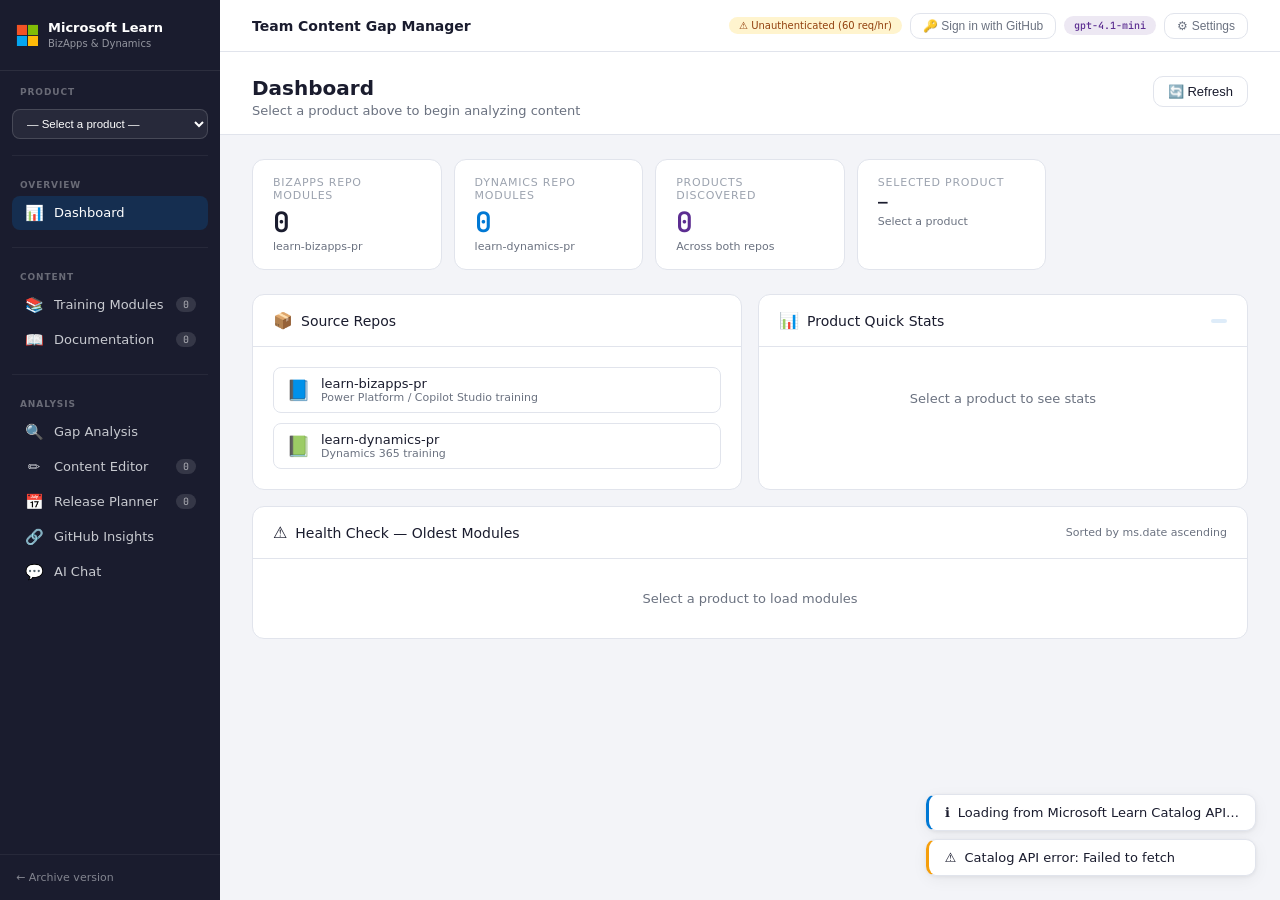
==== commit 4cb50054: "feat: Add AI Chat view with contextual data awareness - New 'AI Chat' sidebar item and view section " ====
--- a/team.html
+++ b/team.html
@@ -9,675 +9,7 @@
 <meta name="version" content="20260617-1130" />
 <title>Team Content Gap Manager — BizApps &amp; Dynamics</title>
 <link href="https://fonts.googleapis.com/css2?family=Segoe+UI:wght@300;400;500;600;700&family=JetBrains+Mono:wght@400;500&display=swap" rel="stylesheet" />
-<style>
-*, *::before, *::after { box-sizing: border-box; margin: 0; padding: 0; }
-
-:root {
-  --primary: #0078d4;
-  --primary-dark: #005a9e;
-  --primary-light: #deecf9;
-  --teal: #00b4d8;
-  --purple: #5c2d91;
-  --purple-light: #ede8f3;
-  --bg: #f3f4f8;
-  --surface: #ffffff;
-  --surface2: #f8f9fb;
-  --border: #e1e4ec;
-  --text: #1a1c2e;
-  --text-muted: #6b7280;
-  --text-light: #9ca3af;
-  --success: #107c10;
-  --success-bg: #dff6dd;
-  --warning: #f59e0b;
-  --warning-bg: #fff4ce;
-  --danger: #a4262c;
-  --danger-bg: #fde7e9;
-  --sidebar-bg: #1a1c2e;
-  --sidebar-text: #c8cad0;
-  --sidebar-active: rgba(0,120,212,0.2);
-  --radius: 10px;
-  --radius-lg: 16px;
-  --shadow: 0 1px 4px rgba(0,0,0,0.07), 0 4px 16px rgba(0,0,0,0.05);
-}
-
-body {
-  font-family: 'Segoe UI', system-ui, -apple-system, sans-serif;
-  background: var(--bg);
-  color: var(--text);
-  min-height: 100vh;
-  display: flex;
-}
-
-/* ── Sidebar ── */
-.sidebar {
-  width: 220px;
-  flex-shrink: 0;
-  background: var(--sidebar-bg);
-  color: var(--sidebar-text);
-  display: flex;
-  flex-direction: column;
-  height: 100vh;
-  position: fixed;
-  left: 0;
-  top: 0;
-  z-index: 50;
-  overflow-y: auto;
-}
-.sidebar-brand {
-  padding: 1.25rem 1rem;
-  display: flex;
-  align-items: center;
-  gap: 10px;
-  border-bottom: 1px solid rgba(255,255,255,0.08);
-}
-.sidebar-brand svg { flex-shrink: 0; }
-.sidebar-brand-text { font-size: 13px; font-weight: 600; color: #fff; line-height: 1.3; }
-.sidebar-brand-text small { display: block; font-size: 10px; font-weight: 400; color: var(--sidebar-text); opacity: 0.7; }
-
-.sidebar-section { padding: 1rem 0.75rem 0.5rem; }
-.sidebar-label {
-  font-size: 9px;
-  font-weight: 600;
-  letter-spacing: 0.1em;
-  color: rgba(255,255,255,0.35);
-  text-transform: uppercase;
-  padding: 0 0.5rem;
-  margin-bottom: 6px;
-}
-.sidebar-nav { list-style: none; }
-.sidebar-nav li { margin-bottom: 1px; }
-.sidebar-nav a {
-  display: flex;
-  align-items: center;
-  gap: 10px;
-  padding: 8px 12px;
-  border-radius: 8px;
-  font-size: 13px;
-  color: var(--sidebar-text);
-  text-decoration: none;
-  cursor: pointer;
-  transition: background 0.12s, color 0.12s;
-}
-.sidebar-nav a:hover { background: rgba(255,255,255,0.06); color: #fff; }
-.sidebar-nav a.active { background: var(--sidebar-active); color: #fff; font-weight: 500; }
-.sidebar-nav .nav-icon { font-size: 15px; width: 20px; text-align: center; }
-.sidebar-nav .nav-count {
-  margin-left: auto;
-  background: rgba(255,255,255,0.12);
-  border-radius: 100px;
-  padding: 1px 7px;
-  font-size: 10px;
-  color: rgba(255,255,255,0.6);
-  font-family: 'JetBrains Mono', monospace;
-}
-.sidebar-divider { height: 1px; background: rgba(255,255,255,0.06); margin: 0.5rem 0.75rem; }
-
-.sidebar-footer {
-  margin-top: auto;
-  padding: 1rem;
-  border-top: 1px solid rgba(255,255,255,0.06);
-  font-size: 11px;
-}
-.sidebar-footer a { color: var(--sidebar-text); text-decoration: none; opacity: 0.6; display: flex; align-items: center; gap: 6px; }
-.sidebar-footer a:hover { opacity: 1; color: #fff; }
-
-.sidebar-product-select {
-  width: 100%;
-  padding: 7px 10px;
-  border: 1px solid rgba(255,255,255,0.15);
-  border-radius: 8px;
-  font-family: 'Segoe UI', sans-serif;
-  font-size: 11.5px;
-  color: #fff;
-  background: rgba(255,255,255,0.06);
-  outline: none;
-  cursor: pointer;
-  margin-top: 6px;
-}
-.sidebar-product-select option { background: var(--sidebar-bg); color: #fff; }
-.sidebar-product-select optgroup { font-weight: 600; font-size: 11px; color: #aaa; }
-
-/* ── Main content ── */
-.main {
-  flex: 1;
-  margin-left: 220px;
-  min-height: 100vh;
-  display: flex;
-  flex-direction: column;
-}
-
-/* ── Top bar ── */
-.topbar {
-  background: var(--surface);
-  border-bottom: 1px solid var(--border);
-  padding: 0 2rem;
-  height: 52px;
-  display: flex;
-  align-items: center;
-  gap: 1rem;
-  position: sticky;
-  top: 0;
-  z-index: 40;
-}
-.topbar-title { font-size: 14px; font-weight: 600; }
-.topbar-right { margin-left: auto; display: flex; align-items: center; gap: 8px; }
-.badge-model {
-  background: var(--purple-light);
-  color: var(--purple);
-  font-size: 10px;
-  font-weight: 500;
-  padding: 3px 10px;
-  border-radius: 100px;
-  font-family: 'JetBrains Mono', monospace;
-}
-.badge-warn {
-  background: var(--warning-bg);
-  color: #92400e;
-  font-size: 10px;
-  font-weight: 500;
-  padding: 3px 10px;
-  border-radius: 100px;
-}
-.btn-settings {
-  background: none;
-  border: 1px solid var(--border);
-  border-radius: var(--radius);
-  padding: 5px 12px;
-  font-size: 12px;
-  font-family: 'Segoe UI', sans-serif;
-  color: var(--text-muted);
-  cursor: pointer;
-  display: flex;
-  align-items: center;
-  gap: 6px;
-  transition: background 0.15s;
-}
-.btn-settings:hover { background: var(--bg); }
-
-/* ── Views ── */
-.view { display: none; flex: 1; flex-direction: column; }
-.view.active { display: flex; }
-
-/* ── Page header ── */
-.page-header {
-  padding: 1.5rem 2rem 1rem;
-  border-bottom: 1px solid var(--border);
-  background: var(--surface);
-  display: flex;
-  align-items: flex-start;
-  gap: 1rem;
-  flex-wrap: wrap;
-}
-.page-header-text h1 { font-size: 20px; font-weight: 600; }
-.page-header-text p { font-size: 13px; color: var(--text-muted); margin-top: 3px; }
-.page-header-actions { margin-left: auto; display: flex; gap: 8px; align-items: center; flex-shrink: 0; flex-wrap: wrap; }
-
-/* ── Buttons ── */
-.btn {
-  display: inline-flex;
-  align-items: center;
-  gap: 6px;
-  padding: 7px 14px;
-  font-size: 13px;
-  font-family: 'Segoe UI', sans-serif;
-  font-weight: 500;
-  border-radius: var(--radius);
-  border: none;
-  cursor: pointer;
-  transition: opacity 0.15s, background 0.15s;
-  white-space: nowrap;
-}
-.btn:disabled { opacity: 0.45; pointer-events: none; }
-.btn-primary { background: var(--primary); color: #fff; }
-.btn-primary:hover { background: var(--primary-dark); }
-.btn-secondary { background: var(--surface); border: 1px solid var(--border); color: var(--text); }
-.btn-secondary:hover { background: var(--bg); }
-.btn-ghost { background: none; border: none; color: var(--text-muted); padding: 6px 10px; }
-.btn-ghost:hover { background: var(--bg); color: var(--text); }
-.btn-danger { background: var(--danger-bg); border: 1px solid #f5c6cb; color: var(--danger); }
-.btn-sm { padding: 4px 10px; font-size: 12px; }
-
-/* ── Page body ── */
-.page-body { padding: 1.5rem 2rem; flex: 1; overflow-y: auto; }
-
-/* ── Cards ── */
-.card {
-  background: var(--surface);
-  border: 1px solid var(--border);
-  border-radius: 12px;
-  overflow: hidden;
-}
-.card-header {
-  padding: 1rem 1.25rem;
-  border-bottom: 1px solid var(--border);
-  display: flex;
-  align-items: center;
-  gap: 8px;
-}
-.card-header h3 { font-size: 14px; font-weight: 500; }
-.card-body { padding: 1.25rem; }
-
-/* ── Stat cards ── */
-.stat-grid { display: grid; grid-template-columns: repeat(auto-fill, minmax(170px, 1fr)); gap: 12px; margin-bottom: 1.5rem; }
-.stat-card {
-  background: var(--surface);
-  border: 1px solid var(--border);
-  border-radius: 12px;
-  padding: 1rem 1.25rem;
-}
-.stat-card-label { font-size: 11px; font-weight: 500; color: var(--text-light); text-transform: uppercase; letter-spacing: 0.07em; margin-bottom: 6px; }
-.stat-card-value { font-size: 28px; font-weight: 600; line-height: 1; font-family: 'JetBrains Mono', monospace; }
-.stat-card-sub { font-size: 11px; color: var(--text-muted); margin-top: 4px; }
-
-/* ── Tags ── */
-.tag {
-  font-size: 10px;
-  padding: 2px 8px;
-  border-radius: 100px;
-  font-weight: 500;
-  display: inline-block;
-}
-.tag-blue { background: var(--primary-light); color: var(--primary-dark); }
-.tag-green { background: var(--success-bg); color: var(--success); }
-.tag-yellow { background: var(--warning-bg); color: #92400e; }
-.tag-red { background: var(--danger-bg); color: var(--danger); }
-.tag-purple { background: var(--purple-light); color: var(--purple); }
-
-/* ── Module list ── */
-.module-list { display: flex; flex-direction: column; gap: 10px; }
-.module-item {
-  background: var(--surface);
-  border: 1px solid var(--border);
-  border-radius: 12px;
-  padding: 1rem 1.25rem;
-  cursor: pointer;
-  transition: box-shadow 0.15s, border-color 0.15s;
-}
-.module-item:hover { border-color: var(--primary); box-shadow: var(--shadow); }
-.module-item-header { display: flex; align-items: flex-start; gap: 12px; }
-.module-item-icon {
-  width: 40px; height: 40px; border-radius: 10px;
-  background: var(--primary-light);
-  display: flex; align-items: center; justify-content: center;
-  font-size: 18px; flex-shrink: 0;
-}
-.module-item-meta { flex: 1; min-width: 0; }
-.module-item-meta h4 { font-size: 13.5px; font-weight: 500; }
-.module-item-meta p { font-size: 12px; color: var(--text-muted); margin-top: 2px; }
-.module-tags { display: flex; gap: 4px; margin-top: 6px; flex-wrap: wrap; }
-.module-expand { display: none; margin-top: 12px; padding-top: 12px; border-top: 1px solid var(--border); font-size: 12.5px; line-height: 1.6; color: var(--text-muted); }
-.module-item.expanded .module-expand { display: block; }
-
-/* ── Coverage bar ── */
-.coverage-bar { display: flex; height: 8px; border-radius: 100px; overflow: hidden; background: var(--border); }
-.coverage-bar .covered { background: var(--success); }
-.coverage-bar .partial { background: var(--warning); }
-.coverage-bar .uncovered { background: var(--danger); }
-
-/* ── Heatmap ── */
-.heatmap { display: flex; flex-wrap: wrap; gap: 3px; padding: 8px 0; }
-.heatmap-cell {
-  width: 14px; height: 14px; border-radius: 3px; cursor: pointer;
-  transition: transform 0.1s, box-shadow 0.1s; position: relative;
-}
-.heatmap-cell:hover { transform: scale(1.6); z-index: 2; }
-.heatmap-cell.selected { box-shadow: 0 0 0 2px var(--text); transform: scale(1.5); z-index: 3; }
-.heatmap-cell.covered { background: var(--success); }
-.heatmap-cell.partial { background: var(--warning); }
-.heatmap-cell.uncovered { background: var(--danger); opacity: 0.7; }
-.heatmap-cell.uncovered.selected { opacity: 1; }
-
-/* ── Gap detail panel ── */
-.gap-detail-panel {
-  margin-top: 12px; padding: 14px 16px;
-  background: var(--bg); border: 1px solid var(--border); border-radius: 10px;
-  font-size: 13px; animation: fadeIn 0.15s ease;
-}
-.gap-detail-panel .detail-header { display: flex; align-items: center; gap: 8px; margin-bottom: 10px; }
-.gap-detail-panel .detail-header h4 { font-size: 14px; margin: 0; flex: 1; }
-.gap-detail-panel .detail-close { cursor: pointer; font-size: 18px; color: var(--text-muted); background: none; border: none; padding: 0 4px; }
-.gap-detail-panel .detail-close:hover { color: var(--text); }
-.gap-detail-panel .detail-row { display: flex; gap: 8px; padding: 5px 0; border-bottom: 1px solid var(--border); }
-.gap-detail-panel .detail-row:last-child { border-bottom: none; }
-.gap-detail-panel .detail-label { font-weight: 600; color: var(--text-muted); font-size: 11px; text-transform: uppercase; width: 110px; flex-shrink: 0; }
-.gap-detail-panel .detail-value { flex: 1; }
-.gap-detail-panel .score-bar { height: 8px; border-radius: 100px; background: var(--border); overflow: hidden; margin-top: 3px; }
-.gap-detail-panel .score-fill { height: 100%; border-radius: 100px; }
-
-/* ── Gap selectable list ── */
-.gap-list { max-height: 340px; overflow-y: auto; }
-.gap-list-filter { display: flex; gap: 6px; margin-bottom: 8px; }
-.gap-list-filter button {
-  padding: 3px 10px; font-size: 10px; font-weight: 600; border-radius: 100px;
-  border: 1px solid var(--border); background: var(--bg); cursor: pointer;
-  transition: all 0.15s; color: var(--text-muted); font-family: 'Segoe UI', sans-serif;
-}
-.gap-list-filter button.active { background: var(--primary); color: #fff; border-color: var(--primary); }
-.gap-list-filter button:hover:not(.active) { border-color: var(--primary); color: var(--primary); }
-.gap-list-item {
-  display: flex; align-items: center; gap: 8px; padding: 6px 8px;
-  border-radius: 6px; cursor: pointer; font-size: 12px;
-  transition: background 0.1s; border: 1px solid transparent;
-}
-.gap-list-item:hover { background: var(--bg); }
-.gap-list-item.selected { background: var(--primary-light); border-color: var(--primary); }
-.gap-list-item .dot { width: 8px; height: 8px; border-radius: 50%; flex-shrink: 0; }
-.gap-list-item .dot.covered { background: var(--success); }
-.gap-list-item .dot.partial { background: var(--warning); }
-.gap-list-item .dot.uncovered { background: var(--danger); opacity: 0.7; }
-.gap-list-item .item-title { flex: 1; white-space: nowrap; overflow: hidden; text-overflow: ellipsis; }
-.gap-list-item .item-score { font-size: 10px; color: var(--text-muted); font-family: 'JetBrains Mono', monospace; width: 36px; text-align: right; }
-
-/* ── Timeline ── */
-.timeline { display: flex; flex-direction: column; gap: 2px; }
-.timeline-row { display: flex; align-items: center; gap: 8px; padding: 3px 0; font-size: 11px; }
-.timeline-bar-wrap { flex: 1; height: 14px; background: var(--border); border-radius: 100px; overflow: hidden; position: relative; }
-.timeline-bar { height: 100%; border-radius: 100px; min-width: 2px; }
-.timeline-label { width: 200px; flex-shrink: 0; white-space: nowrap; overflow: hidden; text-overflow: ellipsis; color: var(--text-muted); }
-.timeline-date { width: 70px; flex-shrink: 0; text-align: right; color: var(--text-light); font-family: 'JetBrains Mono', monospace; font-size: 10px; }
-
-/* ── Doc tree ── */
-.doc-tree { font-size: 12.5px; }
-.doc-tree-item {
-  display: flex; align-items: flex-start; gap: 8px;
-  padding: 5px 8px; border-radius: 6px; transition: background 0.1s; cursor: pointer;
-}
-.doc-tree-item:hover { background: var(--bg); }
-.doc-tree-toggle { cursor: pointer; user-select: none; font-size: 11px; width: 16px; text-align: center; flex-shrink: 0; }
-
-/* ── Progress bar ── */
-.progress-bar-wrap { background: var(--border); border-radius: 100px; height: 6px; overflow: hidden; }
-.progress-bar-fill { height: 100%; border-radius: 100px; background: var(--primary); transition: width 0.4s ease; }
-.progress-text { font-size: 12px; color: var(--text-muted); margin-top: 4px; }
-
-/* ── Modal ── */
-.modal-overlay {
-  display: none; position: fixed; inset: 0;
-  background: rgba(0,0,0,0.35); z-index: 200;
-  align-items: center; justify-content: center;
-}
-.modal-overlay.open { display: flex; }
-.modal {
-  background: var(--surface); border-radius: var(--radius-lg);
-  width: 480px; max-width: 95vw;
-  box-shadow: 0 20px 60px rgba(0,0,0,0.2); overflow: hidden;
-}
-.modal-header {
-  padding: 1.25rem 1.5rem; border-bottom: 1px solid var(--border);
-  display: flex; align-items: center; gap: 10px;
-}
-.modal-header h2 { font-size: 16px; font-weight: 600; flex: 1; }
-.modal-body { padding: 1.5rem; display: flex; flex-direction: column; gap: 16px; }
-.modal-footer { padding: 1rem 1.5rem; border-top: 1px solid var(--border); display: flex; gap: 8px; justify-content: flex-end; }
-.field label { display: block; font-size: 12px; font-weight: 500; color: var(--text-muted); margin-bottom: 5px; }
-.field input, .field select {
-  width: 100%; padding: 8px 12px;
-  border: 1px solid var(--border); border-radius: var(--radius);
-  font-family: 'Segoe UI', sans-serif; font-size: 13px;
-  color: var(--text); background: var(--bg); outline: none;
-  transition: border-color 0.15s;
-}
-.field input:focus, .field select:focus { border-color: var(--primary); background: #fff; }
-.field-hint { font-size: 11px; color: var(--text-light); margin-top: 3px; }
-
-/* ── Toasts ── */
-.toast-container { position: fixed; bottom: 1.5rem; right: 1.5rem; z-index: 300; display: flex; flex-direction: column; gap: 8px; }
-.toast {
-  background: var(--surface); border: 1px solid var(--border); border-radius: var(--radius);
-  padding: 10px 16px; font-size: 13px; display: flex; align-items: center; gap: 8px;
-  box-shadow: var(--shadow); animation: slideIn 0.2s ease; min-width: 220px; max-width: 420px;
-}
-.toast.success { border-left: 3px solid var(--success); }
-.toast.info { border-left: 3px solid var(--primary); }
-.toast.warning { border-left: 3px solid var(--warning); }
-
-/* ── Loading ── */
-.loading-spinner {
-  display: inline-block; width: 16px; height: 16px;
-  border: 2px solid var(--border); border-top: 2px solid var(--primary);
-  border-radius: 50%; animation: spin 0.8s linear infinite;
-}
-@keyframes spin { to { transform: rotate(360deg); } }
-.loading-overlay {
-  display: flex; align-items: center; justify-content: center; gap: 10px;
-  padding: 3rem; color: var(--text-muted); font-size: 13px;
-}
-
-/* ── Gap grid / cards ── */
-.gap-grid { display: grid; grid-template-columns: repeat(auto-fill, minmax(300px, 1fr)); gap: 12px; }
-.gap-card { background: var(--surface); border: 1px solid var(--border); border-radius: 12px; overflow: hidden; }
-.gap-card-header { padding: 12px 16px; display: flex; align-items: center; gap: 8px; border-bottom: 1px solid var(--border); }
-.gap-card-header h4 { font-size: 13px; font-weight: 500; flex: 1; }
-.gap-card-body { padding: 12px 16px; }
-.gap-item { display: flex; gap: 8px; padding: 6px 0; border-bottom: 1px solid var(--border); font-size: 12.5px; }
-.gap-item:last-child { border-bottom: none; }
-.gap-item-icon { flex-shrink: 0; margin-top: 1px; }
-.gap-item-text { color: var(--text-muted); line-height: 1.5; }
-.gap-item-text strong { color: var(--text); font-weight: 500; }
-
-/* ── Animations ── */
-@keyframes fadeIn { from { opacity: 0; transform: translateY(4px); } to { opacity: 1; transform: translateY(0); } }
-@keyframes slideIn { from { opacity: 0; transform: translateX(20px); } to { opacity: 1; transform: translateX(0); } }
-
-/* ── Utility ── */
-.flex { display: flex; }
-.items-center { align-items: center; }
-.gap-2 { gap: 8px; }
-.gap-3 { gap: 12px; }
-.ml-auto { margin-left: auto; }
-.text-sm { font-size: 13px; }
-.text-xs { font-size: 11px; }
-.text-muted { color: var(--text-muted); }
-.mt-2 { margin-top: 8px; }
-.mt-3 { margin-top: 12px; }
-.empty-state { text-align: center; padding: 3rem 1rem; color: var(--text-muted); }
-.empty-state-icon { font-size: 36px; margin-bottom: 8px; }
-.empty-state p { font-size: 13px; }
-
-/* ── Content Editor ── */
-.editor-layout { display: grid; grid-template-columns: 1fr 1fr; gap: 16px; min-height: 60vh; }
-@media (max-width: 1100px) { .editor-layout { grid-template-columns: 1fr; } }
-
-.editor-tabs { display: flex; gap: 4px; margin-bottom: 12px; }
-.editor-tab {
-  padding: 6px 14px; font-size: 12px; font-weight: 500; border-radius: 100px;
-  border: 1px solid var(--border); background: var(--bg); cursor: pointer;
-  transition: all 0.15s; color: var(--text-muted); font-family: 'Segoe UI', sans-serif;
-}
-.editor-tab.active { background: var(--primary); color: #fff; border-color: var(--primary); }
-.editor-tab:hover:not(.active) { border-color: var(--primary); color: var(--primary); }
-.editor-tab .tab-count { font-size: 10px; margin-left: 4px; opacity: 0.8; }
-
-.suggestion-list { display: flex; flex-direction: column; gap: 10px; max-height: 70vh; overflow-y: auto; padding-right: 4px; }
-
-.suggestion-card {
-  background: var(--surface); border: 1px solid var(--border); border-radius: 12px;
-  padding: 14px 16px; cursor: pointer; transition: border-color 0.15s, box-shadow 0.15s;
-}
-.suggestion-card:hover { border-color: var(--primary); box-shadow: var(--shadow); }
-.suggestion-card.selected { border-color: var(--primary); box-shadow: 0 0 0 2px var(--primary-light); }
-.suggestion-card-header { display: flex; align-items: center; gap: 8px; margin-bottom: 6px; }
-.suggestion-card-header h4 { font-size: 13px; font-weight: 500; flex: 1; min-width: 0; overflow: hidden; text-overflow: ellipsis; white-space: nowrap; }
-.suggestion-card > p { font-size: 12px; color: var(--text-muted); line-height: 1.5; }
-.suggestion-meta { display: flex; gap: 6px; margin-top: 8px; flex-wrap: wrap; align-items: center; }
-.generate-btn {
-  margin-left: auto; padding: 4px 12px; font-size: 11px; font-weight: 500;
-  border-radius: 6px; border: 1px solid var(--primary); background: var(--primary-light);
-  color: var(--primary-dark); cursor: pointer; transition: all 0.15s;
-  font-family: 'Segoe UI', sans-serif; white-space: nowrap;
-}
-.generate-btn:hover { background: var(--primary); color: #fff; }
-
-/* ── URL Input Section ── */
-.url-input-section {
-  background: var(--surface); border: 1px solid var(--border); border-radius: var(--radius-lg);
-  padding: 16px 20px; margin-bottom: 16px;
-}
-.url-input-header { margin-bottom: 10px; }
-.url-input-header h3 { font-size: 14px; font-weight: 600; margin-bottom: 2px; }
-.url-input-header p { font-size: 12px; color: var(--text-muted); }
-.url-input-row { display: flex; gap: 8px; align-items: center; }
-.url-input-row input {
-  flex: 1; padding: 8px 12px; border: 1px solid var(--border); border-radius: var(--radius);
-  font-size: 13px; font-family: 'Segoe UI', sans-serif; outline: none; background: var(--bg);
-}
-.url-input-row input:focus { border-color: var(--primary); background: #fff; }
-.url-input-row .merge-toggle { display: flex; align-items: center; gap: 6px; font-size: 12px; color: var(--text-muted); white-space: nowrap; }
-.url-input-row .merge-toggle input[type="checkbox"] { accent-color: var(--primary); }
-
-/* ── Module Builder Panel ── */
-.module-builder-panel {
-  background: var(--surface); border: 1px solid var(--border); border-radius: 12px;
-  display: flex; flex-direction: column; max-height: 80vh; position: sticky; top: 70px;
-}
-.module-builder-header {
-  padding: 12px 16px; border-bottom: 1px solid var(--border);
-  display: flex; align-items: center; gap: 8px;
-}
-.module-builder-header h3 { font-size: 14px; font-weight: 500; flex: 1; }
-.module-builder-body { padding: 16px; overflow-y: auto; flex: 1; }
-.module-builder-footer { padding: 10px 16px; border-top: 1px solid var(--border); display: flex; gap: 8px; flex-wrap: wrap; }
-
-/* ── Generation Progress ── */
-.generation-progress { padding: 12px 16px; }
-.progress-step {
-  display: flex; align-items: center; gap: 10px; padding: 6px 0; font-size: 12px;
-}
-.progress-step .step-icon {
-  width: 22px; height: 22px; border-radius: 50%; display: flex; align-items: center; justify-content: center;
-  font-size: 11px; flex-shrink: 0; border: 2px solid var(--border); color: var(--text-muted); background: var(--bg);
-}
-.progress-step.active .step-icon { border-color: var(--primary); color: var(--primary); background: var(--primary-light); animation: pulse-step 1.2s infinite; }
-.progress-step.done .step-icon { border-color: var(--success); color: #fff; background: var(--success); }
-.progress-step.error .step-icon { border-color: var(--danger); color: #fff; background: var(--danger); }
-.progress-step .step-label { flex: 1; color: var(--text-muted); }
-.progress-step.active .step-label { color: var(--text); font-weight: 500; }
-.progress-step.done .step-label { color: var(--success); }
-.progress-step .step-chars { font-size: 10px; color: var(--text-light); font-family: 'JetBrains Mono', monospace; }
-@keyframes pulse-step { 0%, 100% { opacity: 1; } 50% { opacity: 0.5; } }
-
-/* ── Unit Tabs ── */
-.unit-tabs-bar {
-  display: flex; gap: 2px; padding: 8px 16px; border-bottom: 1px solid var(--border);
-  overflow-x: auto; flex-wrap: nowrap;
-}
-.unit-tab {
-  padding: 5px 12px; font-size: 11px; font-weight: 500; border-radius: 6px 6px 0 0;
-  border: 1px solid transparent; border-bottom: none; background: transparent; cursor: pointer;
-  color: var(--text-muted); font-family: 'Segoe UI', sans-serif; white-space: nowrap;
-  transition: all 0.12s;
-}
-.unit-tab:hover { background: var(--bg); color: var(--text); }
-.unit-tab.active { background: var(--surface); color: var(--primary); border-color: var(--border); font-weight: 600; position: relative; }
-.unit-tab.active::after { content: ''; position: absolute; bottom: -1px; left: 0; right: 0; height: 2px; background: var(--primary); }
-
-.draft-content { font-size: 13px; line-height: 1.7; color: var(--text); }
-.draft-content h1 { font-size: 18px; font-weight: 700; margin: 0 0 12px; color: var(--text); }
-.draft-content h2 { font-size: 16px; font-weight: 600; margin: 18px 0 8px; color: var(--primary-dark); border-bottom: 1px solid var(--border); padding-bottom: 4px; }
-.draft-content h3 { font-size: 14px; font-weight: 600; margin: 14px 0 6px; }
-.draft-content pre {
-  background: var(--bg); border: 1px solid var(--border); border-radius: 8px;
-  padding: 12px 16px; font-family: 'JetBrains Mono', monospace; font-size: 11.5px;
-  overflow-x: auto; white-space: pre-wrap; margin: 8px 0;
-}
-.draft-content ul, .draft-content ol { margin-left: 1.5rem; margin-bottom: 8px; }
-.draft-content li { margin-bottom: 4px; }
-.draft-content strong { color: var(--text); }
-.draft-content blockquote {
-  border-left: 3px solid var(--primary); padding: 8px 12px; margin: 8px 0;
-  background: var(--primary-light); border-radius: 0 6px 6px 0; font-size: 12px;
-}
-
-/* ── Module Gap View ── */
-.mgap-layout { display: grid; grid-template-columns: 380px 1fr; gap: 16px; }
-@media (max-width: 1100px) { .mgap-layout { grid-template-columns: 1fr; } }
-.mgap-search {
-  width: 100%; padding: 7px 10px; border: 1px solid var(--border); border-radius: var(--radius);
-  font-size: 12px; font-family: 'Segoe UI', sans-serif; outline: none; background: var(--bg);
-}
-.mgap-search:focus { border-color: var(--primary); background: #fff; }
-.mgap-module-item {
-  display: flex; align-items: center; gap: 8px; padding: 9px 10px;
-  border-radius: 8px; cursor: pointer; font-size: 12px;
-  transition: background 0.1s; border: 1px solid transparent;
-}
-.mgap-module-item:hover { background: var(--bg); }
-.mgap-module-item.selected { background: var(--primary-light); border-color: var(--primary); }
-.mgap-module-item .dot { width: 8px; height: 8px; border-radius: 50%; flex-shrink: 0; }
-.mgap-module-item .item-title { flex: 1; min-width: 0; }
-.mgap-module-item .item-title h5 { font-size: 12px; font-weight: 500; white-space: nowrap; overflow: hidden; text-overflow: ellipsis; margin: 0; }
-.mgap-module-item .item-title p { font-size: 10px; color: var(--text-muted); margin: 1px 0 0; }
-.mgap-module-item .item-score { font-size: 10px; font-family: 'JetBrains Mono', monospace; width: 36px; text-align: right; flex-shrink: 0; }
-
-.mgap-detail-section { margin-bottom: 14px; }
-.mgap-detail-section h4 { font-size: 12px; font-weight: 600; margin-bottom: 6px; display: flex; align-items: center; gap: 6px; }
-.mgap-topic-row {
-  padding: 5px 8px; border-radius: 6px; font-size: 12px;
-  display: flex; align-items: center; gap: 6px;
-}
-.mgap-topic-row.strong { background: var(--bg); }
-.mgap-gap-box {
-  margin-top: 14px; padding: 12px; border-radius: 8px; border: 1px solid;
-}
-.mgap-gap-box.has-gaps { background: var(--danger-bg); border-color: #f5c6cb; }
-.mgap-gap-box.no-gaps { background: var(--success-bg); border-color: #c3e6cb; }
-.mgap-gap-box h4 { font-size: 12px; font-weight: 600; margin-bottom: 6px; }
-.mgap-gap-box ul { font-size: 12px; margin-left: 1rem; line-height: 1.8; }
-.mgap-gap-box li { display: flex; align-items: center; gap: 6px; }
-.mgap-gap-box li > span:first-child { flex: 1; min-width: 0; }
-
-.mgap-edit-btn {
-  flex-shrink: 0; padding: 2px 8px; font-size: 10px; font-weight: 500;
-  border-radius: 4px; border: 1px solid var(--border); background: var(--bg);
-  cursor: pointer; transition: all 0.15s; color: var(--text-muted);
-  font-family: 'Segoe UI', sans-serif; white-space: nowrap; opacity: 0;
-}
-.mgap-topic-row:hover .mgap-edit-btn,
-.mgap-gap-box li:hover .mgap-edit-btn { opacity: 1; }
-.mgap-edit-btn:hover { background: var(--primary); color: #fff; border-color: var(--primary); }
-
-.mgap-fix-all-btn {
-  display: flex; align-items: center; justify-content: center; gap: 6px;
-  margin-top: 10px; padding: 8px 16px; font-size: 12px; font-weight: 600;
-  border-radius: 8px; border: none; background: var(--primary); color: #fff;
-  cursor: pointer; transition: all 0.15s; width: 100%;
-  font-family: 'Segoe UI', sans-serif;
-}
-.mgap-fix-all-btn:hover { background: var(--primary-dark); box-shadow: var(--shadow); }
-
-/* ── Perspective toggle ── */
-.gap-perspective-bar {
-  display: flex; gap: 4px; margin-bottom: 14px; padding: 3px; background: var(--bg);
-  border-radius: 10px; border: 1px solid var(--border); width: fit-content;
-}
-.gap-perspective-btn {
-  padding: 6px 16px; font-size: 12px; font-weight: 500; border-radius: 8px;
-  border: none; background: transparent; cursor: pointer;
-  transition: all 0.15s; color: var(--text-muted); font-family: 'Segoe UI', sans-serif;
-}
-.gap-perspective-btn.active { background: var(--surface); color: var(--text); box-shadow: 0 1px 3px rgba(0,0,0,0.08); font-weight: 600; }
-.gap-perspective-btn:hover:not(.active) { color: var(--text); }
-
-/* ── Insights ── */
-.commit-item {
-  padding: 10px 0; border-bottom: 1px solid var(--border);
-  display: flex; align-items: flex-start; gap: 10px; font-size: 12.5px;
-}
-.commit-item:last-child { border-bottom: none; }
-.commit-avatar { width: 28px; height: 28px; border-radius: 50%; background: var(--primary-light); display: flex; align-items: center; justify-content: center; font-size: 12px; flex-shrink: 0; }
-.commit-meta { flex: 1; min-width: 0; }
-.commit-msg { font-weight: 500; color: var(--text); white-space: nowrap; overflow: hidden; text-overflow: ellipsis; }
-.commit-info { font-size: 11px; color: var(--text-muted); margin-top: 2px; }
-
-/* ── Responsive ── */
-@media (max-width: 900px) {
-  .sidebar { width: 60px; }
-  .sidebar-brand-text, .sidebar-label, .sidebar-nav a span:not(.nav-icon),
-  .sidebar-nav .nav-count, .sidebar-footer, .sidebar-product-select { display: none; }
-  .sidebar-nav a { justify-content: center; padding: 10px; }
-  .main { margin-left: 60px; }
-}
-</style>
+<link rel="stylesheet" href="css/styles.css" />
 </head>
 <body>
 <!-- SIDEBAR -->
@@ -742,6 +74,9 @@
       </a></li>
       <li><a onclick="switchView('insights')" data-view="insights">
         <span class="nav-icon">🔗</span> GitHub Insights
+      </a></li>
+      <li><a onclick="switchView('ai-chat')" data-view="ai-chat">
+        <span class="nav-icon">💬</span> AI Chat
       </a></li>
     </ul>
   </div>
@@ -1204,6 +539,7 @@
           <option value="Power Automate">Power Automate</option>
         </select>
         <button class="btn btn-secondary btn-sm" onclick="checkDocumentationForFeatures()" title="Cross-reference features with loaded documentation">📚 Check Docs</button>
+        <button class="btn btn-secondary btn-sm" onclick="batchRefreshAllProducts()" title="Load features for all configured products">📥 Refresh All</button>
         <button class="btn btn-primary" onclick="refreshReleasePlanner()">🔄 Load Features</button>
       </div>
     </div>
@@ -1223,6 +559,49 @@
     </div>
   </section>
 
+  <!-- AI CHAT VIEW -->
+  <section class="view" id="view-ai-chat">
+    <div class="page-header">
+      <div class="page-header-text">
+        <h1>💬 AI Chat</h1>
+        <p>Ask questions about your content, gaps, modules, and documentation</p>
+      </div>
+      <div class="page-header-actions">
+        <button class="btn btn-secondary btn-sm" onclick="clearChatHistory()">🗑 Clear Chat</button>
+        <button class="btn btn-secondary btn-sm" onclick="exportChatHistory()">📋 Export</button>
+      </div>
+    </div>
+    <div class="page-body" style="display:flex;flex-direction:column;height:calc(100vh - 140px);padding:0;">
+      <div class="chat-messages" id="chat-messages">
+        <div class="chat-welcome">
+          <div class="chat-welcome-icon">🤖</div>
+          <h3>Content Gap AI Assistant</h3>
+          <p>I have access to your loaded modules, documentation, and gap analysis results. Ask me anything about your content!</p>
+          <div class="chat-suggestions" id="chat-suggestions">
+            <button class="chat-suggestion-chip" onclick="sendChatSuggestion(this)">What are the biggest content gaps?</button>
+            <button class="chat-suggestion-chip" onclick="sendChatSuggestion(this)">Which modules need updating?</button>
+            <button class="chat-suggestion-chip" onclick="sendChatSuggestion(this)">Summarize coverage for this product</button>
+            <button class="chat-suggestion-chip" onclick="sendChatSuggestion(this)">Suggest priorities for new content</button>
+          </div>
+        </div>
+      </div>
+      <div class="chat-input-area">
+        <div class="chat-context-bar" id="chat-context-bar">
+          <span class="chat-context-label">📎 Context:</span>
+          <span class="chat-context-tag" id="chat-ctx-modules">0 modules</span>
+          <span class="chat-context-tag" id="chat-ctx-docs">0 docs</span>
+          <span class="chat-context-tag" id="chat-ctx-gaps">0 gaps</span>
+        </div>
+        <div class="chat-input-row">
+          <textarea id="chat-input" placeholder="Ask about your content gaps, modules, or documentation..." rows="1" onkeydown="handleChatKeydown(event)" oninput="autoResizeChatInput(this)"></textarea>
+          <button class="btn btn-primary chat-send-btn" id="chat-send-btn" onclick="sendChatMessage()">
+            <span>↑</span>
+          </button>
+        </div>
+      </div>
+    </div>
+  </section>
+
 </div><!-- /main -->
 
 <!-- SETTINGS MODAL -->
@@ -1286,5346 +665,30 @@
 </div>
 
 <div class="toast-container" id="toasts"></div>
-<script>
-// ══════════════════════════════════════════════════════════════════════════
-// GITHUB OAUTH SSO
-// ══════════════════════════════════════════════════════════════════════════
-
-const OAUTH_CLIENT_ID = 'Ov23liqIsK38zHrDUlDj';
-const OAUTH_PROXY_URL = 'https://github-oauth-proxy.oscarfranco.workers.dev';
-const OAUTH_REDIRECT_URI = 'https://oscarefranco.github.io/content-manager/team.html';
-const OAUTH_SCOPES = 'repo read:user';
-
-function initiateGitHubLogin() {
-  const state = crypto.randomUUID();
-  localStorage.setItem('oauth_state', state);
-  const authUrl = `https://github.com/login/oauth/authorize?client_id=${OAUTH_CLIENT_ID}&redirect_uri=${encodeURIComponent(OAUTH_REDIRECT_URI)}&scope=${encodeURIComponent(OAUTH_SCOPES)}&state=${state}`;
-  window.location.href = authUrl;
-}
-
-async function handleOAuthCallback() {
-  const params = new URLSearchParams(window.location.search);
-  const code = params.get('code');
-  const returnedState = params.get('state');
-  if (!code) return false;
-
-  // Validate state to prevent CSRF
-  const savedState = localStorage.getItem('oauth_state');
-  if (returnedState !== savedState) {
-    console.error('OAuth state mismatch');
-    toast('GitHub sign-in failed: state mismatch', 'warning');
-    window.history.replaceState({}, '', window.location.pathname);
-    return false;
-  }
-  localStorage.removeItem('oauth_state');
-
-  // Clean URL immediately
-  window.history.replaceState({}, '', window.location.pathname);
-
-  try {
-    const resp = await fetch(OAUTH_PROXY_URL, {
-      method: 'POST',
-      headers: { 'Content-Type': 'application/json' },
-      body: JSON.stringify({ code }),
-    });
-    const data = await resp.json();
-    if (data.access_token) {
-      localStorage.setItem('gh_models_token', data.access_token);
-      localStorage.setItem('gh_auth_method', 'oauth');
-      toast('✓ Signed in with GitHub successfully!', 'success');
-      return true;
-    } else {
-      toast(`GitHub sign-in failed: ${data.error_description || data.error || 'Unknown error'}`, 'warning');
-      return false;
-    }
-  } catch (e) {
-    toast(`GitHub sign-in failed: ${e.message}`, 'warning');
-    return false;
-  }
-}
-
-function logoutGitHub() {
-  localStorage.removeItem('gh_models_token');
-  localStorage.removeItem('gh_auth_method');
-  updateAuthBadge();
-  toast('Signed out', 'info');
-  location.reload();
-}
-
-// ══════════════════════════════════════════════════════════════════════════
-// CONFIGURATION
-// ══════════════════════════════════════════════════════════════════════════
-
-const REPOS = [
-  { owner: 'MicrosoftDocs', repo: 'learn-bizapps-pr', label: 'Power Platform / Copilot Studio' },
-  { owner: 'MicrosoftDocs', repo: 'learn-dynamics-pr', label: 'Dynamics 365' },
-];
-
-const FOLDER_PRODUCT_MAP = {
-  // learn-bizapps-pr
-  'power-virtual-agents': { name: 'Microsoft Copilot Studio', service: 'copilot-studio', repo: 'learn-bizapps-pr', catalogId: 'microsoft-copilot-studio', extraCatalogIds: ['ms-copilot'], titleMatch: /copilot studio|power virtual agent/i },
-  'flow': { name: 'Power Automate', service: 'power-automate', repo: 'learn-bizapps-pr', catalogId: 'power-automate' },
-  'powerapps': { name: 'Power Apps', service: 'power-apps', repo: 'learn-bizapps-pr', catalogId: 'power-apps' },
-  'power-bi': { name: 'Power BI', service: 'power-bi', repo: 'learn-bizapps-pr', catalogId: 'power-bi' },
-  'ai-builder': { name: 'AI Builder', service: 'ai-builder', repo: 'learn-bizapps-pr', catalogId: 'ai-builder' },
-  'healthcare': { name: 'Healthcare', service: 'healthcare', repo: 'learn-bizapps-pr', catalogId: 'industry-healthcare' },
-  'industry-solutions': { name: 'Industry Solutions', service: 'industry-solutions', repo: 'learn-bizapps-pr', catalogId: 'industry-solutions' },
-  // learn-dynamics-pr
-  'dyn365-finance': { name: 'Dynamics 365 Finance', service: 'dynamics-finance', repo: 'learn-dynamics-pr', catalogId: 'dynamics-finance' },
-  'dyn365-supply-chain-management': { name: 'Dynamics 365 Supply Chain Management', service: 'dynamics-scm', repo: 'learn-dynamics-pr', catalogId: 'dynamics-scm' },
-  'dyn365-commerce': { name: 'Dynamics 365 Commerce', service: 'dynamics-commerce', repo: 'learn-dynamics-pr', catalogId: 'dynamics-commerce' },
-  'dyn365-sales': { name: 'Dynamics 365 Sales', service: 'dynamics-sales', repo: 'learn-dynamics-pr', catalogId: 'dynamics-sales' },
-  'dyn365-customer-service': { name: 'Dynamics 365 Customer Service', service: 'dynamics-customer-service', repo: 'learn-dynamics-pr', catalogId: 'dynamics-customer-service' },
-  'dyn365-field-service': { name: 'Dynamics 365 Field Service', service: 'dynamics-field-service', repo: 'learn-dynamics-pr', catalogId: 'dynamics-field-service' },
-  'dyn365-business-central': { name: 'Dynamics 365 Business Central', service: 'dynamics-business-central', repo: 'learn-dynamics-pr', catalogId: 'dynamics-business-central' },
-  'dyn365-human-resources': { name: 'Dynamics 365 Human Resources', service: 'dynamics-human-resources', repo: 'learn-dynamics-pr', catalogId: 'dynamics-human-resources' },
-  'dyn365-project-operations': { name: 'Dynamics 365 Project Operations', service: 'dynamics-project-operations', repo: 'learn-dynamics-pr', catalogId: 'dynamics-project-operations' },
-  'dyn365-finance-operations': { name: 'Dynamics 365 Finance & Operations', service: 'dynamics-finance-operations', repo: 'learn-dynamics-pr', catalogId: 'dynamics-finance' },
-  'dyn365-customer-insights-data': { name: 'Customer Insights - Data', service: 'dynamics-ci-data', repo: 'learn-dynamics-pr', catalogId: 'customer-insights-data' },
-  'dyn365-customer-insights-journeys': { name: 'Customer Insights - Journeys', service: 'dynamics-ci-journeys', repo: 'learn-dynamics-pr', catalogId: 'customer-insights-journeys' },
-  'dyn365-contact-center': { name: 'Dynamics 365 Contact Center', service: 'dynamics-contact-center', repo: 'learn-dynamics-pr', catalogId: 'dynamics-contact-center' },
-  'dyn365-fraud-protection': { name: 'Dynamics 365 Fraud Protection', service: 'dynamics-fraud-protection', repo: 'learn-dynamics-pr', catalogId: 'dynamics-fraud-protection' },
-  'dyn365-intelligent-order-management': { name: 'Intelligent Order Management', service: 'dynamics-iom', repo: 'learn-dynamics-pr', catalogId: 'dynamics-iom' },
-  'dyn365-fast-track': { name: 'Dynamics 365 Fast Track', service: 'dynamics-fast-track', repo: 'learn-dynamics-pr', catalogId: 'dynamics-365' },
-  'copilot-for-finance': { name: 'Copilot for Finance', service: 'copilot-finance', repo: 'learn-dynamics-pr', catalogId: 'dynamics-finance' },
-  'copilot-for-sales': { name: 'Copilot for Sales', service: 'copilot-sales', repo: 'learn-dynamics-pr', catalogId: 'dynamics-sales' },
-  'copilot-for-service': { name: 'Copilot for Service', service: 'copilot-service', repo: 'learn-dynamics-pr', catalogId: 'dynamics-customer-service' },
-  'power-platform': { name: 'Power Platform', service: 'power-platform', repo: 'learn-dynamics-pr', catalogId: 'power-platform' },
-  'nuance': { name: 'Nuance', service: 'nuance', repo: 'learn-dynamics-pr', catalogId: 'nuance' },
-};
-
-const PRODUCT_DOC_TOC = {
-  'Microsoft Copilot Studio': '/en-us/microsoft-copilot-studio/toc.json',
-  'Power Apps': [
-    '/en-us/power-apps/maker/toc.json',
-  ],
-  'Power Automate': '/en-us/power-automate/toc.json',
-  'Power BI': [
-    '/en-us/power-bi/fundamentals/toc.json',
-    '/en-us/power-bi/transform-model/toc.json',
-    '/en-us/power-bi/create-reports/toc.json',
-    '/en-us/power-bi/guidance/toc.json',
-  ],
-  'AI Builder': '/en-us/ai-builder/toc.json',
-  'Dynamics 365 Finance': '/en-us/dynamics365/finance/toc.json',
-  'Dynamics 365 Supply Chain Management': '/en-us/dynamics365/supply-chain/toc.json',
-  'Dynamics 365 Sales': '/en-us/dynamics365/sales/toc.json',
-  'Dynamics 365 Customer Service': [
-    '/en-us/dynamics365/customer-service/implement/toc.json',
-    '/en-us/dynamics365/customer-service/administer/toc.json',
-    '/en-us/dynamics365/customer-service/use/toc.json',
-    '/en-us/dynamics365/customer-service/develop/toc.json',
-  ],
-  'Dynamics 365 Commerce': '/en-us/dynamics365/commerce/toc.json',
-  'Dynamics 365 Field Service': '/en-us/dynamics365/field-service/toc.json',
-  'Dynamics 365 Business Central': '/en-us/dynamics365/business-central/toc.json',
-  'Dynamics 365 Human Resources': '/en-us/dynamics365/human-resources/toc.json',
-  'Dynamics 365 Project Operations': '/en-us/dynamics365/project-operations/toc.json',
-  'Dynamics 365 Contact Center': '/en-us/dynamics365/contact-center/toc.json',
-  'Industry Solutions': [
-    '/en-us/industry/healthcare/toc.json',
-    '/en-us/industry/financial-services/toc.json',
-    '/en-us/industry/nonprofit/toc.json',
-    '/en-us/industry/sustainability/toc.json',
-    '/en-us/industry/mobility/toc.json',
-  ],
-  'Healthcare': '/en-us/industry/healthcare/toc.json',
-  'Dynamics 365 Fraud Protection': '/en-us/dynamics365/fraud-protection/toc.json',
-  'Power Platform': [
-    '/en-us/power-platform/admin/toc.json',
-    '/en-us/power-platform/guidance/toc.json',
-  ],
-  'Copilot for Finance': '/en-us/copilot/finance/toc.json',
-  'Copilot for Sales': '/en-us/microsoft-sales-copilot/toc.json',
-  'Copilot for Service': '/en-us/microsoft-copilot-service/toc.json',
-  'Customer Insights - Data': '/en-us/dynamics365/customer-insights/data/toc.json',
-  'Customer Insights - Journeys': '/en-us/dynamics365/customer-insights/journeys/toc.json',
-  'Intelligent Order Management': '/en-us/dynamics365/intelligent-order-management/toc.json',
-};
-
-const CORS_PROXIES = [
-  url => `https://github-oauth-proxy.oscarfranco.workers.dev/proxy?url=${encodeURIComponent(url)}`,
-  url => `https://api.codetabs.com/v1/proxy/?quest=${url}`,
-  url => `https://corsproxy.io/?${encodeURIComponent(url)}`,
-];
-
-const CONCURRENCY_LIMIT = 8;
-
-// ══════════════════════════════════════════════════════════════════════════
-// CONTENT EDITOR ACTION TYPES
-// ══════════════════════════════════════════════════════════════════════════
-
-const ACTION_TYPES = {
-  EDIT_EXISTING: 'EDIT_EXISTING',   // Modify existing unit content (highest priority)
-  ADD_TO_UNIT: 'ADD_TO_UNIT',       // Append new section to existing unit
-  NEW_UNIT: 'NEW_UNIT',             // Create new unit in existing module
-  NEW_MODULE: 'NEW_MODULE'          // Create entirely new module (last resort)
-};
-
-// ══════════════════════════════════════════════════════════════════════════
-// RELEASE PLANNER CONFIGURATION
-// ══════════════════════════════════════════════════════════════════════════
-
-const RELEASE_PLANNER_PRODUCTS = {
-  'Copilot Studio': {
-    learnPath: '/power-platform/release-plan',
-    releasePlanUrl: 'https://releaseplans.microsoft.com/en-US/?app=Microsoft+Copilot+Studio',
-    waves: ['2024wave1', '2024wave2', '2025wave1', '2025wave2']
-  },
-  'Supply Chain Management': {
-    learnPath: '/dynamics365-release-plan',
-    releasePlanUrl: 'https://releaseplans.microsoft.com/en-US/?app=Supply+Chain+Management',
-    waves: ['2024release-wave-1', '2024release-wave-2', '2025release-wave-1', '2025release-wave-2']
-  },
-  'Power Apps': {
-    learnPath: '/power-platform/release-plan',
-    releasePlanUrl: 'https://releaseplans.microsoft.com/en-US/?app=Power+Apps',
-    waves: ['2024wave1', '2024wave2', '2025wave1', '2025wave2']
-  },
-  'Power BI': {
-    learnPath: '/power-platform/release-plan',
-    releasePlanUrl: 'https://releaseplans.microsoft.com/en-US/?app=Power+BI',
-    waves: ['2024wave1', '2024wave2', '2025wave1', '2025wave2']
-  },
-  'Dynamics 365 Sales': {
-    learnPath: '/dynamics365-release-plan',
-    releasePlanUrl: 'https://releaseplans.microsoft.com/en-US/?app=Sales',
-    waves: ['2024release-wave-1', '2024release-wave-2', '2025release-wave-1', '2025release-wave-2']
-  },
-  'Customer Service': {
-    learnPath: '/dynamics365-release-plan',
-    releasePlanUrl: 'https://releaseplans.microsoft.com/en-US/?app=Customer+Service',
-    waves: ['2024release-wave-1', '2024release-wave-2', '2025release-wave-1', '2025release-wave-2']
-  },
-  'Field Service': {
-    learnPath: '/dynamics365-release-plan',
-    releasePlanUrl: 'https://releaseplans.microsoft.com/en-US/?app=Field+Service',
-    waves: ['2024release-wave-1', '2024release-wave-2', '2025release-wave-1', '2025release-wave-2']
-  },
-  'Power Automate': {
-    learnPath: '/power-platform/release-plan',
-    releasePlanUrl: 'https://releaseplans.microsoft.com/en-US/?app=Power+Automate',
-    waves: ['2024wave1', '2024wave2', '2025wave1', '2025wave2']
-  }
-};
-
-// ══════════════════════════════════════════════════════════════════════════
-// STATE
-// ══════════════════════════════════════════════════════════════════════════
-
-let state = {
-  trees: {},           // { 'learn-bizapps-pr': [...], 'learn-dynamics-pr': [...] }
-  repoBranches: {},    // { 'learn-bizapps-pr': 'main', 'learn-dynamics-pr': 'live' }
-  discoveredProducts: [],  // [{ folder, name, repo, modules: [{path, ...}] }]
-  selectedProduct: null,
-  modules: [],         // Parsed module data for selected product
-  docTopics: null,
-  flatDocTopics: [],
-  gapResults: null,
-  editorSuggestions: [],  // Content editor suggestions from gap analysis
-  editorCache: {},     // Cache for AI action recommendations
-  releasePlanner: {
-    features: [],      // Array of feature objects from release plans
-    lastFetch: null,   // Timestamp of last successful fetch
-    products: [],      // List of products we're tracking
-    history: [],       // Change history for tracking date shifts
-    selectedProduct: null,  // Filter by product
-    changesSinceLastRun: []  // Features that changed since last fetch
-  }
-};
-
-// ══════════════════════════════════════════════════════════════════════════
-// HELPERS
-// ══════════════════════════════════════════════════════════════════════════
-
-function getToken() {
-  return localStorage.getItem('gh_models_token') || '';
-}
-
-function getAIConfig() {
-  return {
-    token: getToken(),
-    model: localStorage.getItem('gh_models_model') || 'openai/gpt-4.1-mini',
-  };
-}
-
-function ghHeaders() {
-  const h = { 'Accept': 'application/vnd.github.v3+json' };
-  const t = getToken();
-  if (t) h['Authorization'] = `Bearer ${t}`;
-  return h;
-}
-
-function getCacheTTL() {
-  return (parseInt(localStorage.getItem('team_cache_ttl') || '4')) * 60 * 60 * 1000;
-}
-
-function getCached(key) {
-  try {
-    const raw = localStorage.getItem(`team_${key}`);
-    if (!raw) return null;
-    const item = JSON.parse(raw);
-    if (Date.now() - item.ts < getCacheTTL()) return item.data;
-    localStorage.removeItem(`team_${key}`);
-  } catch {}
-  return null;
-}
-
-function setCache(key, data) {
-  try {
-    localStorage.setItem(`team_${key}`, JSON.stringify({ ts: Date.now(), data }));
-  } catch {
-    Object.keys(localStorage).filter(k => k.startsWith('team_')).forEach(k => localStorage.removeItem(k));
-  }
-}
-
-function clearAllCache() {
-  Object.keys(localStorage).filter(k => k.startsWith('team_')).forEach(k => localStorage.removeItem(k));
-  toast('Cache cleared', 'info');
-}
-
-function toast(msg, type = 'info') {
-  const container = document.getElementById('toasts');
-  const t = document.createElement('div');
-  t.className = `toast ${type}`;
-  const icon = type === 'success' ? '✓' : type === 'warning' ? '⚠' : 'ℹ';
-  t.innerHTML = `<span>${icon}</span> <span style="flex:1;">${msg}</span>`;
-  container.appendChild(t);
-  setTimeout(() => t.remove(), 4000);
-}
-
-function showLoading(el) {
-  if (typeof el === 'string') el = document.getElementById(el);
-  if (el) el.innerHTML = '<div class="loading-overlay"><div class="loading-spinner"></div> Loading…</div>';
-}
-
-function escHtml(s) {
-  return String(s).replace(/&/g,'&amp;').replace(/</g,'&lt;').replace(/>/g,'&gt;').replace(/"/g,'&quot;');
-}
-
-// Run async tasks with concurrency limit
-async function asyncPool(limit, items, fn) {
-  const results = [];
-  const executing = new Set();
-  for (const [i, item] of items.entries()) {
-    const p = Promise.resolve().then(() => fn(item, i));
-    results.push(p);
-    executing.add(p);
-    const clean = () => executing.delete(p);
-    p.then(clean, clean);
-    if (executing.size >= limit) await Promise.race(executing);
-  }
-  return Promise.all(results);
-}
-
-// ══════════════════════════════════════════════════════════════════════════
-// AI HELPER
-// ══════════════════════════════════════════════════════════════════════════
-
-async function callAI(messages, opts = {}) {
-  const { token, model } = getAIConfig();
-  if (!token) throw new Error('NO_TOKEN');
-  const resp = await fetch('https://models.github.ai/inference/chat/completions', {
-    method: 'POST',
-    headers: { 'Authorization': `Bearer ${token}`, 'Content-Type': 'application/json' },
-    body: JSON.stringify({
-      model: model,
-      messages: messages,
-      max_tokens: opts.maxTokens || 2000,
-      temperature: opts.temperature || 0.3,
-    }),
-  });
-  if (!resp.ok) {
-    const err = await resp.json().catch(() => ({}));
-    throw new Error(err.error?.message || `AI API error: ${resp.status}`);
-  }
-  const data = await resp.json();
-  return data.choices[0].message.content;
-}
-
-// ══════════════════════════════════════════════════════════════════════════
-// DATA SOURCE MODE — GitHub Trees (rich) or Catalog API (public fallback)
-// ══════════════════════════════════════════════════════════════════════════
-
-let dataSourceMode = 'catalog'; // 'github' or 'catalog'
-
-// ── CATALOG API FALLBACK ─────────────────────────────────────────────────
-
-async function fetchCatalog() {
-  const cacheKey = 'catalog_full';
-  const cached = getCached(cacheKey);
-  if (cached) return cached;
-
-  const resp = await fetch('https://learn.microsoft.com/api/catalog/?type=modules,learningPaths');
-  if (!resp.ok) throw new Error('Catalog API error ' + resp.status);
-  const data = await resp.json();
-  setCache(cacheKey, data);
-  return data;
-}
-
-function buildProductsFromCatalog(catalog) {
-  const products = [];
-
-  for (const [folder, mapping] of Object.entries(FOLDER_PRODUCT_MAP)) {
-    const catalogId = mapping.catalogId;
-    if (!catalogId) continue;
-
-    const extraIds = mapping.extraCatalogIds || [];
-    const titleMatch = mapping.titleMatch || null;
-
-    function matchesProduct(item) {
-      if (!item.products) return false;
-      if (item.products.some(p => p === catalogId || p.startsWith(catalogId))) return true;
-      if (extraIds.length > 0) {
-        const hitsExtra = item.products.some(p => extraIds.includes(p));
-        if (hitsExtra && titleMatch) return titleMatch.test(item.title + ' ' + (item.summary || ''));
-        return hitsExtra;
-      }
-      return false;
-    }
-
-    const modules = (catalog.modules || []).filter(matchesProduct);
-    if (modules.length === 0) continue;
-
-    // Convert catalog modules to our module format
-    const parsedModules = modules.map(m => ({
-      title: m.title || '',
-      msDate: m.last_modified ? new Date(m.last_modified).toLocaleDateString('en-US', { month: '2-digit', day: '2-digit', year: 'numeric' }) : '',
-      msService: mapping.service,
-      updateCycle: '',
-      author: '',
-      msAuthor: '',
-      uid: m.uid || '',
-      summary: m.summary || '',
-      products: m.products || [],
-      units: m.units || [],
-      unitCount: (m.units || []).length,
-      levels: m.levels || [],
-      path: '',
-      repo: mapping.repo,
-      moduleFolder: m.uid ? m.uid.split('.').pop() : '',
-      learnUrl: m.url || '',
-      ghUrl: '',
-      // Catalog-specific fields
-      duration: m.duration_in_minutes || 0,
-      lastModified: m.last_modified || '',
-      iconUrl: m.icon_url || '',
-    }));
-
-    products.push({
-      folder,
-      name: mapping.name,
-      service: mapping.service,
-      repo: mapping.repo,
-      owner: 'MicrosoftDocs',
-      modules: parsedModules,
-      _catalogModules: parsedModules, // Pre-parsed, no need to fetch YAML
-    });
-  }
-
-  return products.sort((a, b) => a.name.localeCompare(b.name));
-}
-
-// ── GITHUB TREES API (rich mode — requires SSO auth) ─────────────────────
-
-async function fetchRepoTree(owner, repo) {
-  const cacheKey = `trees_${repo}`;
-  const cached = getCached(cacheKey);
-  if (cached) return cached;
-
-  if (!getToken()) throw new Error(`GitHub token required — these repos are private. Add your token in Settings.`);
-
-  // Discover default branch first (repos may use main, master, or live)
-  const repoResp = await fetch(`https://api.github.com/repos/${owner}/${repo}`, { headers: ghHeaders() });
-  if (!repoResp.ok) throw new Error(`Cannot access ${repo} (${repoResp.status}). These are private Microsoft repos — you need a Classic PAT with "repo" scope AND SSO authorized for the MicrosoftDocs org. Go to github.com/settings/tokens, create a Classic token, then click "Configure SSO" → Authorize for MicrosoftDocs.`);
-  const repoInfo = await repoResp.json();
-  const branch = repoInfo.default_branch || 'main';
-  state.repoBranches[repo] = branch;
-
-  const url = `https://api.github.com/repos/${owner}/${repo}/git/trees/${branch}?recursive=1`;
-  const resp = await fetch(url, { headers: ghHeaders() });
-  if (!resp.ok) throw new Error(`GitHub API error ${resp.status} for ${repo}`);
-  const data = await resp.json();
-  if (data.truncated) toast(`Warning: ${repo} tree was truncated — some modules may be missing`, 'warning');
-  const tree = (data.tree || []).map(n => n.path);
-  setCache(cacheKey, tree);
-  return tree;
-}
-
-function discoverProducts(trees) {
-  const products = [];
-
-  for (const [repo, paths] of Object.entries(trees)) {
-    const folderModules = {};
-    const seen = new Set();
-
-    // Detect if the repo has a top-level folder matching the repo name
-    // e.g. learn-bizapps-pr/power-virtual-agents/module/index.yml
-    // In that case, product folder is at depth 1, module at depth 2
-    const repoFolderCount = paths.filter(p => p.startsWith(repo + '/')).length;
-    const hasRepoFolder = repoFolderCount > paths.length * 0.5;
-    const offset = hasRepoFolder ? 1 : 0;
-
-    for (const p of paths) {
-      if (!p.endsWith('/index.yml')) continue;
-      // Skip non-content paths
-      if (p.includes('/includes/') || p.includes('/media/') || p.includes('achievements/')) continue;
-
-      const parts = p.split('/');
-      // Need: [repoFolder?]/productFolder/moduleFolder/index.yml
-      const minParts = offset + 3; // e.g. 4 if repo folder present
-      if (parts.length < minParts) continue;
-
-      const productFolder = parts[offset];     // e.g. 'power-virtual-agents'
-      const moduleFolder = parts[offset + 1];  // e.g. 'build-chatbot'
-
-      // Skip utility folders
-      if (productFolder === 'includes' || productFolder === 'media' || productFolder === 'paths') continue;
-      if (moduleFolder === 'includes' || moduleFolder === 'media') continue;
-
-      // Only count one index.yml per product/module combo
-      const moduleKey = `${productFolder}/${moduleFolder}`;
-      if (seen.has(moduleKey)) continue;
-      seen.add(moduleKey);
-
-      if (!folderModules[productFolder]) folderModules[productFolder] = [];
-      folderModules[productFolder].push({
-        path: p,
-        moduleFolder,
-        fullPath: p,
-      });
-    }
-
-    for (const [folder, modules] of Object.entries(folderModules)) {
-      if (modules.length === 0) continue;
-      const mapping = FOLDER_PRODUCT_MAP[folder];
-      products.push({
-        folder,
-        name: mapping ? mapping.name : formatFolderName(folder),
-        service: mapping ? mapping.service : folder,
-        repo,
-        owner: 'MicrosoftDocs',
-        modules,
-      });
-    }
-  }
-
-  return products.sort((a, b) => a.name.localeCompare(b.name));
-}
-
-function formatFolderName(folder) {
-  return folder
-    .replace(/[-_]/g, ' ')
-    .replace(/\b\w/g, c => c.toUpperCase());
-}
-
-// ══════════════════════════════════════════════════════════════════════════
-// MODULE DATA FETCHING — YAML PARSING
-// ══════════════════════════════════════════════════════════════════════════
-
-function parseModuleYaml(text, path, repo) {
-  // Normalize line endings
-  const normalized = text.replace(/\r\n/g, '\n').replace(/\r/g, '\n');
-  const lines = normalized.split('\n');
-
-  // Simple key-value extractor: finds first occurrence of "key: value" at any indentation
-  const get = (key) => {
-    const escaped = key.replace(/\./g, '\\.');
-    const re = new RegExp(`^\\s*${escaped}:\\s*(.+)$`);
-    for (const line of lines) {
-      const m = line.match(re);
-      if (m) return m[1].trim();
-    }
-    return '';
-  };
-
-  // List extractor: finds "key:" then collects all "- value" lines until next non-list line
-  const getList = (key) => {
-    const escaped = key.replace(/\./g, '\\.');
-    const keyRe = new RegExp(`^\\s*${escaped}:\\s*$`);
-    let collecting = false;
-    let keyIndent = -1;
-    const items = [];
-    for (const line of lines) {
-      if (!collecting) {
-        const km = line.match(keyRe);
-        if (km) {
-          collecting = true;
-          keyIndent = line.search(/\S/);
-        }
-      } else {
-        // Check if this line is a list item
-        const itemMatch = line.match(/^(\s*)-\s+(.+)/);
-        if (itemMatch && itemMatch[1].length >= keyIndent) {
-          items.push(itemMatch[2].trim());
-        } else if (line.trim() === '' || line.trim().startsWith('#')) {
-          continue; // skip blank lines and comments
-        } else if (/^\s*\S+:/.test(line)) {
-          break; // hit another YAML key — stop collecting
-        } else {
-          break;
-        }
-      }
-    }
-    return items;
-  };
-
-  const title = get('title');
-  const msDate = get('ms.date');
-  const msService = get('ms.service');
-  const updateCycle = get('ms.update-cycle');
-  const author = get('author');
-  const msAuthor = get('ms.author');
-  const uid = get('uid');
-
-  // Summary: collect lines after "summary:" — handle both inline and block scalar (|)
-  let summary = '';
-  const sumInline = get('summary');
-  if (sumInline && sumInline !== '|' && sumInline !== '>') {
-    summary = sumInline;
-  } else {
-    // Block scalar: find summary: then collect indented lines
-    let collecting = false;
-    let sumIndent = -1;
-    const sumLines = [];
-    for (const line of lines) {
-      if (!collecting) {
-        if (/^\s*summary:\s*[|>]?\s*$/.test(line)) {
-          collecting = true;
-          sumIndent = line.search(/\S/);
-        }
-      } else {
-        if (line.trim() === '') { sumLines.push(''); continue; }
-        const indent = line.search(/\S/);
-        if (indent > sumIndent) {
-          sumLines.push(line.trim());
-        } else {
-          break;
-        }
-      }
-    }
-    summary = sumLines.join(' ').trim();
-  }
-  // Remove module-banner include lines
-  summary = summary.replace(/\[!include\[.*?\]\(.*?\)\]/gi, '').trim();
-
-  const products = getList('products');
-  const units = getList('units');
-  const levels = getList('levels');
-
-  const parts = path.split('/');
-  const moduleFolder = parts[parts.length - 2];
-  const learnUrl = `https://learn.microsoft.com/en-us/training/modules/${moduleFolder}/`;
-  const ghBranch = state.repoBranches[repo] || 'main';
-  const ghUrl = `https://github.com/MicrosoftDocs/${repo}/tree/${ghBranch}/${path.replace(/\/index\.yml$/, '')}`;
-
-  return {
-    title: title || moduleFolder,
-    msDate,
-    msService,
-    updateCycle,
-    author,
-    msAuthor,
-    uid,
-    summary,
-    products,
-    units,
-    unitCount: units.length,
-    levels,
-    path,
-    repo,
-    moduleFolder,
-    learnUrl,
-    ghUrl,
-  };
-}
-
-async function fetchModuleData(product, onProgress) {
-  const cacheKey = `modules_${product.folder}`;
-  const cached = getCached(cacheKey);
-  if (cached) return cached;
-
-  let loaded = 0;
-  const total = product.modules.length;
-  let failCount = 0;
-
-  const results = await asyncPool(CONCURRENCY_LIMIT, product.modules, async (mod) => {
-    try {
-      const branch = state.repoBranches[product.repo] || 'main';
-      // Use Contents API (reliable with PATs) instead of raw.githubusercontent.com
-      const apiUrl = `https://api.github.com/repos/${product.owner}/${product.repo}/contents/${mod.path}?ref=${branch}`;
-      const resp = await fetch(apiUrl, { headers: ghHeaders() });
-      if (!resp.ok) {
-        failCount++;
-        if (failCount <= 3) console.warn(`[fetchModule] ${resp.status} for ${mod.path}`);
-        loaded++;
-        if (onProgress) onProgress(loaded, total);
-        return null;
-      }
-      const json = await resp.json();
-      // Contents API returns base64-encoded content — decode as UTF-8
-      const raw = json.content.replace(/\n/g, '');
-      const bytes = Uint8Array.from(atob(raw), c => c.charCodeAt(0));
-      const text = new TextDecoder('utf-8').decode(bytes);
-      if (loaded === 0) {
-        console.log('[SAMPLE YAML]', mod.path, '\n', text.substring(0, 600));
-        const parsed = parseModuleYaml(text, mod.path, product.repo);
-        console.log('[PARSED]', { title: parsed.title, msAuthor: parsed.msAuthor, msDate: parsed.msDate, unitCount: parsed.unitCount, units: parsed.units.slice(0, 3), summary: parsed.summary?.substring(0, 100) });
-        loaded++;
-        if (onProgress) onProgress(loaded, total);
-        return parsed;
-      }
-      loaded++;
-      if (onProgress) onProgress(loaded, total);
-      return parseModuleYaml(text, mod.path, product.repo);
-    } catch (e) {
-      failCount++;
-      if (failCount <= 3) console.warn(`[fetchModule] Error for ${mod.path}:`, e.message);
-      loaded++;
-      if (onProgress) onProgress(loaded, total);
-      return null;
-    }
-  });
-
-  if (failCount > 0) console.warn(`[fetchModuleData] ${failCount}/${total} modules failed to load for ${product.folder}`);
-
-  const modules = results.filter(Boolean);
-  setCache(cacheKey, modules);
-  return modules;
-}
-
-// ══════════════════════════════════════════════════════════════════════════
-// DOCUMENTATION TOC
-// ══════════════════════════════════════════════════════════════════════════
-
-async function fetchWithCorsProxy(url) {
-  // Skip direct fetch — learn.microsoft.com has no CORS headers
-  // Go straight to proxy
-  for (const makeProxy of CORS_PROXIES) {
-    try {
-      const proxyUrl = makeProxy(url);
-      const resp = await fetch(proxyUrl);
-      if (resp.ok) {
-        const data = await resp.json();
-        if (data && (data.items || data.children)) return data;
-        // If proxy returned non-TOC data (e.g. error object), try next
-        if (data && !data.error) return data;
-      }
-      console.warn(`[fetchWithCorsProxy] Proxy returned ${resp.status} for ${url}`);
-    } catch (e) {
-      console.warn(`[fetchWithCorsProxy] Proxy error for ${url}:`, e.message);
-    }
-  }
-  console.warn(`[fetchWithCorsProxy] All proxies failed for ${url}`);
-  return null;
-}
-
-async function fetchDocToc(productName) {
-  const cacheKey = `toc_${productName.replace(/\s+/g, '_')}`;
-  const cached = getCached(cacheKey);
-  if (cached) return cached;
-
-  const tocEntry = PRODUCT_DOC_TOC[productName];
-  if (!tocEntry) return null;
-
-  // Support single path or array of paths (for products with multiple sub-TOCs)
-  const tocPaths = Array.isArray(tocEntry) ? tocEntry : [tocEntry];
-  const allItems = [];
-
-  for (const tocPath of tocPaths) {
-    const url = `https://learn.microsoft.com${tocPath}`;
-    const data = await fetchWithCorsProxy(url);
-    if (data) {
-      // Wrap sub-TOC items under a section name derived from the path
-      if (tocPaths.length > 1) {
-        const sectionName = tocPath.split('/').filter(Boolean).slice(-2, -1)[0] || 'Section';
-        const prettyName = sectionName.replace(/[-_]/g, ' ').replace(/\b\w/g, c => c.toUpperCase());
-        allItems.push({
-          toc_title: prettyName,
-          children: data.items || data.children || [],
-        });
-      } else {
-        // Single TOC — return as-is
-        setCache(cacheKey, data);
-        return data;
-      }
-    }
-  }
-
-  if (allItems.length === 0) return null;
-  const merged = { items: allItems };
-  setCache(cacheKey, merged);
-  return merged;
-}
-
-function flattenToc(toc, depth = 0, parentPath = '') {
-  if (!toc) return [];
-  const items = toc.items || toc.children || toc;
-  if (!Array.isArray(items)) return [];
-  let result = [];
-  for (const item of items) {
-    const title = item.toc_title || item.title || '';
-    if (!title) continue;
-    const path = parentPath ? `${parentPath} > ${title}` : title;
-    result.push({
-      title, path, depth,
-      href: item.href || '',
-      hasChildren: !!(item.children && item.children.length > 0),
-    });
-    if (item.children) {
-      result = result.concat(flattenToc({ items: item.children }, depth + 1, path));
-    }
-  }
-  return result;
-}
-// ══════════════════════════════════════════════════════════════════════════
-// INIT & PRODUCT SELECTION
-// ══════════════════════════════════════════════════════════════════════════
-
-async function init() {
-  // Handle OAuth callback if redirected from GitHub
-  const oauthHandled = await handleOAuthCallback();
-  
-  loadSettings();
-  updateAuthBadge();
-  
-  // Load cached release planner data
-  loadReleasePlannerFromCache();
-
-  // Try GitHub Trees API first (rich data), fall back to public Catalog API
-  let useGitHub = false;
-
-   if (getToken()) {
-    try {
-      toast('Trying GitHub repo access…', 'info');
-      const [bizTree, dynTree] = await Promise.allSettled([
-        fetchRepoTree('MicrosoftDocs', 'learn-bizapps-pr'),
-        fetchRepoTree('MicrosoftDocs', 'learn-dynamics-pr'),
-      ]);
-
-      const trees = {};
-      if (bizTree.status === 'fulfilled') trees['learn-bizapps-pr'] = bizTree.value;
-      else {
-        console.warn('learn-bizapps-pr:', bizTree.reason?.message);
-        toast(`learn-bizapps-pr: ${bizTree.reason?.message || 'access failed'}`, 'error');
-      }
-      if (dynTree.status === 'fulfilled') trees['learn-dynamics-pr'] = dynTree.value;
-      else {
-        console.warn('learn-dynamics-pr:', dynTree.reason?.message);
-        toast(`learn-dynamics-pr: ${dynTree.reason?.message || 'access failed'}`, 'error');
-      }
-
-      if (Object.keys(trees).length > 0) {
-        state.trees = trees;
-        state.discoveredProducts = discoverProducts(trees);
-        dataSourceMode = 'github';
-        useGitHub = true;
-        const repoNames = Object.keys(trees).join(' + ');
-        toast(`GitHub mode: ${state.discoveredProducts.length} products from ${repoNames}`, 'success');
-      } else {
-        toast('Could not access either repo. Use Settings → Test Connection to diagnose.', 'error');
-      }
-    } catch (e) {
-      console.warn('GitHub mode failed:', e);
-      toast(`GitHub error: ${e.message}`, 'error');
-    }
-  }
-
-  // Fallback (or supplement) with public Catalog API
-  // ONLY use catalog if GitHub mode completely failed (no access to repos)
-  if (!useGitHub) {
-    try {
-      toast('Loading from Microsoft Learn Catalog API…', 'info');
-      const catalog = await fetchCatalog();
-      const catalogProducts = buildProductsFromCatalog(catalog);
-      dataSourceMode = 'catalog';
-      state.discoveredProducts = catalogProducts;
-      toast(`Catalog API: ${state.discoveredProducts.length} products loaded`, 'success');
-    } catch (e) {
-      toast(`Catalog API error: ${e.message}`, 'warning');
-      console.error(e);
-    }
-  }
-
-  renderProductSelector();
-  renderDashboardTreeStats();
-
-  const saved = localStorage.getItem('team_selected_product');
-  if (saved) {
-    document.getElementById('product-select').value = saved;
-    onProductChange(saved);
-  }
-}
-
-function updateAuthBadge() {
-  const badge = document.getElementById('auth-badge');
-  const loginBtn = document.getElementById('github-login-btn');
-  const logoutBtn = document.getElementById('github-logout-btn');
-  const hasToken = !!getToken();
-  badge.style.display = hasToken ? 'none' : 'inline';
-  loginBtn.style.display = hasToken ? 'none' : 'inline-block';
-  logoutBtn.style.display = hasToken ? 'inline-block' : 'none';
-}
-
-function renderProductSelector() {
-  const select = document.getElementById('product-select');
-  while (select.options.length > 1) select.remove(1);
-
-  const byRepo = {};
-  for (const p of state.discoveredProducts) {
-    if (!byRepo[p.repo]) byRepo[p.repo] = [];
-    byRepo[p.repo].push(p);
-  }
-
-  for (const r of REPOS) {
-    const products = byRepo[r.repo] || [];
-    if (products.length === 0) continue;
-    const grp = document.createElement('optgroup');
-    grp.label = `${r.repo} — ${r.label}`;
-    for (const p of products) {
-      const opt = document.createElement('option');
-      opt.value = p.folder;
-      opt.textContent = `${p.folder} — ${p.name} (${p.modules.length} modules)`;
-      grp.appendChild(opt);
-    }
-    select.appendChild(grp);
-  }
-}
-
-function renderDashboardTreeStats() {
-  const bizCount = state.discoveredProducts.filter(p => p.repo === 'learn-bizapps-pr').reduce((s, p) => s + p.modules.length, 0);
-  const dynCount = state.discoveredProducts.filter(p => p.repo === 'learn-dynamics-pr').reduce((s, p) => s + p.modules.length, 0);
-  document.getElementById('stat-bizapps').textContent = bizCount;
-  document.getElementById('stat-dynamics').textContent = dynCount;
-  document.getElementById('stat-products').textContent = state.discoveredProducts.length;
-}
-
-async function onProductChange(folder) {
-  if (!folder) return;
-  const product = state.discoveredProducts.find(p => p.folder === folder);
-  if (!product) { toast('Product not found', 'warning'); return; }
-
-  state.selectedProduct = product;
-  localStorage.setItem('team_selected_product', folder);
-
-  document.getElementById('topbar-title').textContent = `${product.folder} — Team Content Gap Manager`;
-  document.getElementById('dashboard-subtitle').textContent = `Content analysis for ${product.folder} (${product.name})`;
-  document.getElementById('modules-subtitle').textContent = `Training modules in ${product.folder}/ from ${product.repo}`;
-  document.getElementById('docs-subtitle').textContent = `Documentation TOC for ${product.name}`;
-  document.getElementById('stat-selected').textContent = product.folder;
-  document.getElementById('stat-selected').style.fontSize = product.folder.length > 20 ? '13px' : '16px';
-  const sourceLabel = dataSourceMode === 'github' ? product.repo : 'Catalog API';
-  document.getElementById('stat-selected-sub').textContent = `${product.name} · ${product.modules.length} modules via ${sourceLabel}`;
-
-  // Show progress and fetch modules
-  showLoading('health-list');
-  showLoading('module-list');
-  const progressEl = document.getElementById('module-progress');
-  const progressBar = document.getElementById('module-progress-bar');
-  const progressText = document.getElementById('module-progress-text');
-  progressEl.style.display = 'block';
-
-  toast(`Loading ${product.modules.length} modules for ${product.name}…`, 'info');
-
-  try {
-    let modules;
-    if (dataSourceMode === 'catalog' && product._catalogModules) {
-      // Catalog mode: modules already parsed
-      modules = product._catalogModules;
-      progressBar.style.width = '100%';
-      progressText.textContent = `Loaded ${modules.length} modules from Catalog API`;
-    } else {
-      // GitHub mode: fetch individual index.yml files
-      modules = await fetchModuleData(product, (loaded, total) => {
-        const pct = Math.round(loaded / total * 100);
-        progressBar.style.width = pct + '%';
-        progressText.textContent = `Loading ${total} modules… ${loaded}/${total}`;
-      });
-    }
-
-    state.modules = modules;
-    progressEl.style.display = 'none';
-    populateAuthorFilter();
-
-    // Load doc TOC
-    state.docTopics = null;
-    state.flatDocTopics = [];
-    if (PRODUCT_DOC_TOC[product.name]) {
-      toast(`Loading documentation TOC for ${product.name}…`, 'info');
-      try {
-        const toc = await fetchDocToc(product.name);
-        if (toc) {
-          state.docTopics = toc;
-          state.flatDocTopics = flattenToc(toc);
-        } else {
-          toast('Documentation TOC could not be loaded', 'warning');
-        }
-      } catch (e) {
-        toast('Documentation TOC fetch failed (CORS)', 'warning');
-      }
-    }
-
-    state.gapResults = null;
-    renderAll();
-    toast(`Loaded ${modules.length} modules, ${state.flatDocTopics.length} doc topics`, 'success');
-  } catch (e) {
-    progressEl.style.display = 'none';
-    toast(`Error: ${e.message}`, 'warning');
-  }
-}
-
-async function refreshData() {
-  clearAllCache();
-  state.trees = {};
-  state.discoveredProducts = [];
-  await init();
-}
-
-// ══════════════════════════════════════════════════════════════════════════
-// RENDER ALL
-// ══════════════════════════════════════════════════════════════════════════
-
-function renderAll() {
-  renderQuickStats();
-  renderHealthList();
-  renderModuleList(state.modules);
-  renderDocTree();
-  renderModulesByAuthor();
-  renderUpdateCycles();
-  document.getElementById('count-modules').textContent = state.modules.length;
-  document.getElementById('count-docs').textContent = state.flatDocTopics.length;
-  // Reset gap UI
-  document.getElementById('gap-summary').style.display = 'none';
-  document.getElementById('gap-visuals').style.display = 'none';
-  document.getElementById('gap-results').innerHTML = '<div class="empty-state"><div class="empty-state-icon">🔍</div><p>Click Quick scan or AI deep analysis to compare training vs docs.</p></div>';
-  document.getElementById('export-csv-btn').style.display = 'none';
-  document.getElementById('export-html-btn').style.display = 'none';
-  document.getElementById('gap-perspective').style.display = 'none';
-  document.getElementById('gap-module-view').style.display = 'none';
-  moduleGapData = [];
-}
-
-// ══════════════════════════════════════════════════════════════════════════
-// DASHBOARD
-// ══════════════════════════════════════════════════════════════════════════
-
-function renderQuickStats() {
-  const body = document.getElementById('quick-stats-body');
-  const badge = document.getElementById('quick-stats-product');
-  if (!state.selectedProduct || state.modules.length === 0) {
-    body.innerHTML = '<div class="empty-state" style="padding:1.5rem;"><p>Select a product to see stats</p></div>';
-    badge.textContent = '';
-    return;
-  }
-
-  badge.textContent = state.selectedProduct.name;
-  const mods = state.modules;
-  const dates = mods.filter(m => m.msDate).map(m => new Date(m.msDate));
-  const now = Date.now();
-  const avgAge = dates.length > 0 ? Math.round(dates.reduce((s, d) => s + (now - d.getTime()), 0) / dates.length / (30*24*60*60*1000)) : 0;
-  const oldest = dates.length > 0 ? new Date(Math.min(...dates.map(d => d.getTime()))) : null;
-  const totalUnits = mods.reduce((s, m) => s + m.unitCount, 0);
-
-  body.innerHTML = `
-    <div style="display:grid;grid-template-columns:1fr 1fr;gap:12px;">
-      <div><div style="font-size:11px;color:var(--text-light);text-transform:uppercase;letter-spacing:0.05em;">Modules</div><div style="font-size:22px;font-weight:600;font-family:'JetBrains Mono',monospace;">${mods.length}</div></div>
-      <div><div style="font-size:11px;color:var(--text-light);text-transform:uppercase;letter-spacing:0.05em;">Total Units</div><div style="font-size:22px;font-weight:600;font-family:'JetBrains Mono',monospace;color:var(--primary);">${totalUnits}</div></div>
-      <div><div style="font-size:11px;color:var(--text-light);text-transform:uppercase;letter-spacing:0.05em;">Avg Age</div><div style="font-size:22px;font-weight:600;font-family:'JetBrains Mono',monospace;color:${avgAge <= 6 ? 'var(--success)' : avgAge <= 12 ? 'var(--warning)' : 'var(--danger)'};">${avgAge}mo</div></div>
-      <div><div style="font-size:11px;color:var(--text-light);text-transform:uppercase;letter-spacing:0.05em;">Oldest Module</div><div style="font-size:13px;font-weight:500;margin-top:4px;">${oldest ? oldest.toLocaleDateString('en-US',{month:'short',year:'numeric'}) : '—'}</div></div>
-    </div>
-    ${state.flatDocTopics.length > 0 ? `<div style="margin-top:12px;padding-top:12px;border-top:1px solid var(--border);font-size:12px;color:var(--text-muted);">📖 ${state.flatDocTopics.length} documentation topics available for gap analysis</div>` : ''}
-  `;
-}
-
-function renderHealthList() {
-  const list = document.getElementById('health-list');
-  if (state.modules.length === 0) {
-    list.innerHTML = '<div class="empty-state" style="padding:2rem;"><p>No modules loaded</p></div>';
-    return;
-  }
-
-  // Sort by date ascending = oldest first
-  const sorted = [...state.modules]
-    .filter(m => m.msDate)
-    .sort((a, b) => new Date(a.msDate) - new Date(b.msDate))
-    .slice(0, 10);
-
-  const now = Date.now();
-  list.innerHTML = sorted.map(m => {
-    const date = new Date(m.msDate);
-    const ageMonths = Math.floor((now - date.getTime()) / (30*24*60*60*1000));
-    const color = ageMonths <= 3 ? 'var(--success)' : ageMonths <= 12 ? 'var(--warning)' : 'var(--danger)';
-    const tagClass = ageMonths <= 3 ? 'tag-green' : ageMonths <= 12 ? 'tag-yellow' : 'tag-red';
-    const dateStr = date.toLocaleDateString('en-US', { month: 'short', year: 'numeric' });
-    const label = ageMonths <= 3 ? 'Current' : `${ageMonths}mo old`;
-
-    return `
-    <div style="padding:10px 16px;border-bottom:1px solid var(--border);display:flex;align-items:center;gap:10px;">
-      <span style="font-size:14px;">📄</span>
-      <div style="flex:1;min-width:0;">
-        <p style="font-size:12px;font-weight:500;white-space:nowrap;overflow:hidden;text-overflow:ellipsis;" title="${escHtml(m.title)}">${escHtml(m.title)}</p>
-        <p style="font-size:10px;color:var(--text-muted);margin-top:2px;">${m.author || '?'} · ${m.unitCount} units · ${dateStr}</p>
-      </div>
-      <span class="tag ${tagClass}">${label}</span>
-    </div>`;
-  }).join('');
-
-  if (sorted.length === 0) {
-    list.innerHTML = '<div class="empty-state" style="padding:2rem;"><p>No modules with dates found</p></div>';
-  }
-}
-// ══════════════════════════════════════════════════════════════════════════
-// MODULE LIST (Modules view)
-// ══════════════════════════════════════════════════════════════════════════
-
-let currentModuleList = [];
-
-function renderModuleList(modules) {
-  currentModuleList = modules;
-  const list = document.getElementById('module-list');
-  if (!modules || modules.length === 0) {
-    list.innerHTML = '<div class="empty-state"><div class="empty-state-icon">📚</div><p>No training modules found</p></div>';
-    return;
-  }
-
-  list.innerHTML = modules.map((m, i) => {
-    const now = Date.now();
-    const date = m.msDate ? new Date(m.msDate) : null;
-    const ageMonths = date ? Math.floor((now - date.getTime()) / (30*24*60*60*1000)) : 99;
-    const tagClass = ageMonths <= 3 ? 'tag-green' : ageMonths <= 12 ? 'tag-yellow' : 'tag-red';
-    const dateStr = date ? date.toLocaleDateString('en-US', { month:'short', year:'numeric' }) : 'Unknown';
-
-    return `
-    <div class="module-item" onclick="toggleModuleExpand(this)" data-idx="${i}">
-      <div class="module-item-header">
-        <div class="module-item-icon">📄</div>
-        <div class="module-item-meta">
-          <h4>${escHtml(m.title)}</h4>
-          <p>${m.unitCount} units · ${m.msAuthor ? `<strong>${escHtml(m.msAuthor)}</strong>` : '<em>no author</em>'} · Updated ${dateStr}  <span class="tag ${tagClass}">${dateStr}</span></p>
-          <div class="module-tags">
-            ${m.products.slice(0, 3).map(p => `<span class="tag tag-blue">${escHtml(p)}</span>`).join('')}
-            ${m.msService ? `<span class="tag tag-purple">${escHtml(m.msService)}</span>` : ''}
-            ${m.levels.map(l => `<span class="tag tag-green">${escHtml(l)}</span>`).join('')}
-          </div>
-        </div>
-        <div style="display:flex;flex-direction:column;align-items:flex-end;gap:4px;flex-shrink:0;">
-          <a href="${m.learnUrl}" target="_blank" class="btn btn-secondary btn-sm" onclick="event.stopPropagation();">Learn ↗</a>
-          <a href="${m.ghUrl}" target="_blank" class="btn btn-ghost btn-sm" onclick="event.stopPropagation();" style="font-size:11px;">GitHub ↗</a>
-        </div>
-      </div>
-      <div class="module-expand">
-        ${m.summary ? `<p style="margin-bottom:8px;"><strong>Summary:</strong> ${escHtml(m.summary)}</p>` : ''}
-        <p><strong>UID:</strong> <code style="font-family:'JetBrains Mono',monospace;font-size:11px;background:var(--bg);padding:2px 6px;border-radius:4px;">${escHtml(m.uid)}</code></p>
-        <p><strong>Author:</strong> ${escHtml(m.author)} (ms.author: ${escHtml(m.msAuthor)})</p>
-        <p><strong>ms.service:</strong> ${escHtml(m.msService)} · <strong>ms.update-cycle:</strong> ${escHtml(m.updateCycle || 'not set')}</p>
-        ${m.units.length > 0 ? `<p style="margin-top:8px;"><strong>Units (${m.unitCount}):</strong></p><ol style="margin-left:1.5rem;font-size:11.5px;color:var(--text-muted);">${m.units.map(u => `<li>${escHtml(u)}</li>`).join('')}</ol>` : ''}
-      </div>
-    </div>`;
-  }).join('');
-}
-
-function toggleModuleExpand(el) {
-  el.classList.toggle('expanded');
-}
-
-function filterModules(q) {
-  if (!q) { renderModuleList(getAuthorFilteredModules()); return; }
-  const base = getAuthorFilteredModules();
-  const filtered = base.filter(m =>
-    m.title.toLowerCase().includes(q.toLowerCase()) ||
-    m.summary.toLowerCase().includes(q.toLowerCase()) ||
-    m.author.toLowerCase().includes(q.toLowerCase())
-  );
-  renderModuleList(filtered);
-}
-
-function filterByAuthor(author) {
-  document.getElementById('module-search').value = '';
-  renderModuleList(getAuthorFilteredModules(author));
-}
-
-function getAuthorFilteredModules(author) {
-  const selected = author !== undefined ? author : document.getElementById('module-author-filter').value;
-  if (!selected) return state.modules;
-  return state.modules.filter(m => m.msAuthor === selected);
-}
-
-function populateAuthorFilter() {
-  const select = document.getElementById('module-author-filter');
-  const currentVal = select.value;
-  while (select.options.length > 1) select.remove(1);
-  
-  // Collect unique ms.author values and count
-  const authors = {};
-  for (const m of state.modules) {
-    const a = m.msAuthor || 'unknown';
-    authors[a] = (authors[a] || 0) + 1;
-  }
-  
-  // Sort by count descending
-  const sorted = Object.entries(authors).sort((a, b) => b[1] - a[1]);
-  for (const [author, count] of sorted) {
-    const opt = document.createElement('option');
-    opt.value = author;
-    opt.textContent = `${author} (${count})`;
-    select.appendChild(opt);
-  }
-  
-  // Restore selection if still valid
-  if (currentVal) select.value = currentVal;
-}
-
-function sortModules(by) {
-  const sorted = [...getAuthorFilteredModules()];
-  switch (by) {
-    case 'title': sorted.sort((a, b) => a.title.localeCompare(b.title)); break;
-    case 'date': sorted.sort((a, b) => new Date(b.msDate || 0) - new Date(a.msDate || 0)); break;
-    case 'units': sorted.sort((a, b) => b.unitCount - a.unitCount); break;
-  }
-  renderModuleList(sorted);
-}
-
-// ══════════════════════════════════════════════════════════════════════════
-// DOCUMENTATION TREE
-// ══════════════════════════════════════════════════════════════════════════
-
-function renderDocTree() {
-  const container = document.getElementById('doc-tree-container');
-  if (state.flatDocTopics.length === 0) {
-    container.innerHTML = '<div class="empty-state"><div class="empty-state-icon">📖</div><p>No documentation loaded. Select a product with documentation mapping.</p></div>';
-    document.getElementById('doc-topic-total').textContent = '';
-    return;
-  }
-
-  document.getElementById('doc-topic-total').textContent = `${state.flatDocTopics.length} topics`;
-
-  const maxDepth = 3;
-  const visible = state.flatDocTopics.filter(d => d.depth <= maxDepth);
-
-  const productName = state.selectedProduct?.name || '';
-  const tocEntry = PRODUCT_DOC_TOC[productName] || '';
-  const tocPath = Array.isArray(tocEntry) ? tocEntry[0] : tocEntry;
-  const basePath = tocPath.replace(/toc\.json$/, '');
-
-  container.innerHTML = `<div class="doc-tree">${visible.map(d => {
-    const indent = d.depth * 16;
-    const icon = d.hasChildren ? '📁' : '📄';
-    const weight = d.depth === 0 ? 'font-weight:600;' : d.depth === 1 ? 'font-weight:500;' : '';
-    let docUrl = '';
-    if (d.href && !d.href.startsWith('http') && d.href !== './') {
-      docUrl = `https://learn.microsoft.com${basePath}${d.href}`;
-    } else if (d.href && d.href.startsWith('http')) {
-      docUrl = d.href;
-    }
-    const linkHtml = docUrl ? `<a href="${docUrl}" target="_blank" style="color:var(--primary);font-size:10px;text-decoration:none;flex-shrink:0;">open ↗</a>` : '';
-
-    return `<div class="doc-tree-item" style="padding-left:${indent}px;">
-      <span style="font-size:13px;">${icon}</span>
-      <span style="flex:1;${weight}">${escHtml(d.title)}</span>
-      ${linkHtml}
-    </div>`;
-  }).join('')}</div>`;
-}
-
-function filterDocs(q) {
-  const container = document.getElementById('doc-tree-container');
-  if (!q) { renderDocTree(); return; }
-  const filtered = state.flatDocTopics.filter(d => d.title.toLowerCase().includes(q.toLowerCase()));
-  container.innerHTML = `<div class="doc-tree">${filtered.map(d => `
-    <div class="doc-tree-item">
-      <span style="font-size:13px;">${d.hasChildren ? '📁' : '📄'}</span>
-      <span style="flex:1;">${escHtml(d.title)}</span>
-      <span class="text-xs text-muted">${escHtml(d.path)}</span>
-    </div>
-  `).join('')}</div>`;
-}
-
-// ══════════════════════════════════════════════════════════════════════════
-// GAP ANALYSIS — CLIENT SIDE (KEYWORD)
-// ══════════════════════════════════════════════════════════════════════════
-
-function extractKeywords(text) {
-  const stopWords = new Set(['the','a','an','and','or','but','in','on','at','to','for','of','with','by','from','is','are','was','were','be','been','being','have','has','had','do','does','did','will','would','could','should','may','might','can','this','that','these','those','i','you','he','she','it','we','they','what','which','who','when','where','why','how','all','each','every','both','few','more','most','other','some','such','no','not','only','own','same','so','than','too','very','your','about','up','out','use','using','get','set','new','overview','introduction','learn','module','unit','describe','explain','define']);
-  const words = text.toLowerCase()
-    .replace(/[^a-z0-9\s-]/g, ' ')
-    .split(/[\s-]+/)
-    .filter(w => w.length > 2 && !stopWords.has(w));
-  
-  // Generate bigrams for phrase matching
-  const bigrams = [];
-  for (let i = 0; i < words.length - 1; i++) {
-    bigrams.push(words[i] + ' ' + words[i + 1]);
-  }
-  
-  return { words: [...new Set(words)], bigrams: [...new Set(bigrams)] };
-}
-
-function semanticScore(docKeywords, moduleData) {
-  // Score how well a module covers a doc topic using multiple signals
-  const { words: docWords, bigrams: docBigrams } = docKeywords;
-  if (docWords.length === 0) return 0;
-
-  // Extract module keywords from title + summary + units
-  const moduleText = [
-    moduleData.title,
-    moduleData.summary || '',
-    (moduleData.units || []).join(' '),
-  ].join(' ');
-  const modKw = extractKeywords(moduleText);
-
-  // 1. Word overlap (basic)
-  const modWordSet = new Set(modKw.words);
-  const wordMatches = docWords.filter(w => modWordSet.has(w) || modKw.words.some(mw => (mw.includes(w) && w.length > 3) || (w.includes(mw) && mw.length > 3)));
-  const wordScore = wordMatches.length / Math.max(docWords.length, 1);
-
-  // 2. Bigram overlap (phrase-level)
-  const modBigramSet = new Set(modKw.bigrams);
-  const bigramMatches = docBigrams.filter(bg => modBigramSet.has(bg));
-  const bigramScore = docBigrams.length > 0 ? bigramMatches.length / docBigrams.length : 0;
-
-  // 3. Title direct match (high weight if doc topic appears in module title)
-  const docTitleLower = docWords.join(' ');
-  const modTitleLower = moduleData.title.toLowerCase();
-  const titleContains = modTitleLower.includes(docTitleLower) || docTitleLower.includes(modTitleLower.replace(/[^a-z0-9\s]/g, ''));
-  const titleBonus = titleContains ? 0.3 : 0;
-
-  // Combined score with weights
-  const combined = (wordScore * 0.4) + (bigramScore * 0.35) + titleBonus + Math.min(wordScore * bigramScore * 0.5, 0.25);
-  return Math.min(combined, 1.0);
-}
-
-function keywordOverlap(a, b) {
-  // Legacy compatibility — now unused by main analysis but kept for other callers
-  const aWords = a.words || a;
-  const bWords = b.words || b;
-  if (aWords.length === 0 || bWords.length === 0) return 0;
-  const setB = new Set(bWords);
-  const matches = aWords.filter(w => setB.has(w) || bWords.some(bw => bw.includes(w) || w.includes(bw)));
-  return matches.length / Math.max(aWords.length, 1);
-}
-
-function runClientGapAnalysis() {
-  if (state.modules.length === 0 || state.flatDocTopics.length === 0) {
-    toast('Load a product with both training and documentation first', 'warning');
-    return;
-  }
-
-  const btn = document.getElementById('client-gap-btn');
-  btn.disabled = true;
-  btn.textContent = '⏳ Scanning…';
-
-  setTimeout(() => {
-    const results = state.flatDocTopics
-      .filter(d => d.depth >= 1 && d.title.length > 3)
-      .map(doc => {
-        const docKeywords = extractKeywords(doc.title + (doc.path ? ' ' + doc.path : ''));
-        let bestMatch = null;
-        let bestScore = 0;
-        let topMatches = [];
-
-        for (const mod of state.modules) {
-          const score = semanticScore(docKeywords, mod);
-          if (score > bestScore) { bestScore = score; bestMatch = mod; }
-          if (score >= 0.15) topMatches.push({ module: mod, score });
-        }
-
-        // Sort top matches and keep top 3
-        topMatches = topMatches.sort((a, b) => b.score - a.score).slice(0, 3);
-
-        const coverage = bestScore >= 0.45 ? 'covered' : bestScore >= 0.18 ? 'partial' : 'uncovered';
-
-        // Generate contextual explanation
-        let explanation = '';
-        if (coverage === 'uncovered') {
-          const docWords = docKeywords.words.slice(0, 5).join(', ');
-          explanation = `No training module addresses the concepts of "${doc.title}". Key topics (${docWords}) are not covered in any existing module's title, summary, or units.`;
-        } else if (coverage === 'partial') {
-          const matchedWords = docKeywords.words.filter(w => 
-            bestMatch && (bestMatch.title + ' ' + (bestMatch.summary || '')).toLowerCase().includes(w)
-          );
-          const missingWords = docKeywords.words.filter(w => !matchedWords.includes(w)).slice(0, 4);
-          explanation = `"${bestMatch?.title}" touches on this topic but doesn't fully cover it. `;
-          if (missingWords.length > 0) {
-            explanation += `Missing aspects: ${missingWords.join(', ')}. `;
-          }
-          explanation += `Consider expanding the module or creating supplementary content.`;
-        } else {
-          explanation = `"${bestMatch?.title}" provides good coverage with ${bestMatch?.unitCount || 0} units. `;
-          const ageMonths = bestMatch?.msDate ? Math.floor((Date.now() - new Date(bestMatch.msDate).getTime()) / (30*24*60*60*1000)) : null;
-          if (ageMonths && ageMonths > 12) {
-            explanation += `⚠️ Last updated ${ageMonths} months ago — verify content freshness.`;
-          } else if (ageMonths) {
-            explanation += `Content is recent (${ageMonths} months old).`;
-          }
-        }
-
-        return {
-          docTopic: doc,
-          bestMatch: bestScore >= 0.15 ? bestMatch : null,
-          topMatches,
-          score: bestScore,
-          coverage,
-          explanation,
-        };
-      });
-
-    const covered = results.filter(r => r.coverage === 'covered').length;
-    const partial = results.filter(r => r.coverage === 'partial').length;
-    const uncovered = results.filter(r => r.coverage === 'uncovered').length;
-    const total = results.length;
-    const coveragePct = total > 0 ? Math.round((covered + partial * 0.5) / total * 100) : 0;
-
-    state.gapResults = { results, covered, partial, uncovered, total, coveragePct };
-    moduleGapData = [];
-    document.getElementById('gap-perspective').style.display = '';
-    document.getElementById('persp-doc-btn').classList.add('active');
-    document.getElementById('persp-module-btn').classList.remove('active');
-    document.getElementById('gap-module-view').style.display = 'none';
-    renderGapSummary();
-    renderGapHeatmap(results);
-    renderGapTimeline();
-    renderGapResultCards(results);
-    document.getElementById('export-csv-btn').style.display = 'inline-flex';
-    document.getElementById('export-html-btn').style.display = 'inline-flex';
-    toast(`Gap analysis complete: ${coveragePct}% coverage`, 'success');
-
-    btn.disabled = false;
-    btn.textContent = '⚡ Quick scan';
-  }, 100);
-}
-
-function renderGapSummary() {
-  const g = state.gapResults;
-  if (!g) return;
-  const summary = document.getElementById('gap-summary');
-  summary.style.display = 'block';
-  document.getElementById('gap-total-docs').textContent = g.total;
-  document.getElementById('gap-covered').textContent = g.covered;
-  document.getElementById('gap-partial').textContent = g.partial;
-  document.getElementById('gap-uncovered').textContent = g.uncovered;
-  document.getElementById('gap-pct').textContent = g.coveragePct + '%';
-  document.getElementById('gap-pct').style.color = g.coveragePct >= 70 ? 'var(--success)' : g.coveragePct >= 40 ? 'var(--warning)' : 'var(--danger)';
-
-  const bar = document.getElementById('gap-coverage-bar');
-  bar.innerHTML = `
-    <div class="covered" style="width:${(g.covered/g.total*100).toFixed(1)}%;" title="Covered: ${g.covered}"></div>
-    <div class="partial" style="width:${(g.partial/g.total*100).toFixed(1)}%;" title="Partial: ${g.partial}"></div>
-    <div class="uncovered" style="width:${(g.uncovered/g.total*100).toFixed(1)}%;" title="Uncovered: ${g.uncovered}"></div>
-  `;
-}
-
-function renderGapHeatmap(results) {
-  const container = document.getElementById('gap-heatmap');
-  const visuals = document.getElementById('gap-visuals');
-  if (!results || results.length === 0) { visuals.style.display = 'none'; return; }
-  visuals.style.display = 'block';
-
-  container.innerHTML = results.map((r, i) => {
-    const title = escHtml(r.docTopic.title);
-    return `<div class="heatmap-cell ${r.coverage}" data-idx="${i}" onclick="selectGapItem(${i})" title="${title}"></div>`;
-  }).join('');
-
-  renderGapListUI(results, 'all');
-}
-
-function renderGapListUI(results, filter) {
-  const container = document.getElementById('gap-list');
-  const filtered = filter === 'all' ? results : results.filter(r => r.coverage === filter);
-  container.innerHTML = filtered.map(r => {
-    const i = state.gapResults.results.indexOf(r);
-    const score = Math.round(r.score * 100);
-    const matchTitle = r.bestMatch ? r.bestMatch.title : '';
-    return `<div class="gap-list-item" data-idx="${i}" onclick="selectGapItem(${i})">
-      <div class="dot ${r.coverage}"></div>
-      <div style="flex:1;min-width:0;">
-        <div class="item-title">${escHtml(r.docTopic.title)}</div>
-        ${matchTitle ? `<div style="font-size:10px;color:var(--text-muted);white-space:nowrap;overflow:hidden;text-overflow:ellipsis;">↳ ${escHtml(matchTitle)}</div>` : ''}
-      </div>
-      <div class="item-score">${score}%</div>
-    </div>`;
-  }).join('');
-  if (filtered.length === 0) {
-    container.innerHTML = '<div style="text-align:center;color:var(--text-muted);padding:20px;font-size:12px;">No topics in this category</div>';
-  }
-}
-
-function filterGapList(filter) {
-  if (!state.gapResults) return;
-  document.querySelectorAll('#gap-list-filter button').forEach(btn => {
-    const text = btn.textContent.toLowerCase();
-    btn.classList.toggle('active', text.includes(filter === 'all' ? 'all' : filter));
-  });
-  renderGapListUI(state.gapResults.results, filter);
-}
-
-function selectGapItem(idx) {
-  const g = state.gapResults;
-  if (!g || !g.results[idx]) return;
-  const r = g.results[idx];
-  const panel = document.getElementById('gap-detail-panel');
-
-  document.querySelectorAll('.heatmap-cell.selected').forEach(el => el.classList.remove('selected'));
-  const cell = document.querySelector(`.heatmap-cell[data-idx="${idx}"]`);
-  if (cell) cell.classList.add('selected');
-
-  document.querySelectorAll('.gap-list-item.selected').forEach(el => el.classList.remove('selected'));
-  const listItem = document.querySelector(`.gap-list-item[data-idx="${idx}"]`);
-  if (listItem) { listItem.classList.add('selected'); listItem.scrollIntoView({ block: 'nearest' }); }
-
-  const score = Math.round(r.score * 100);
-  const statusIcon = r.coverage === 'covered' ? '✅' : r.coverage === 'partial' ? '⚠️' : '❌';
-  const statusLabel = r.coverage === 'covered' ? 'Covered' : r.coverage === 'partial' ? 'Partially Covered' : 'Not Covered';
-  const statusColor = r.coverage === 'covered' ? 'var(--success)' : r.coverage === 'partial' ? 'var(--warning)' : 'var(--danger)';
-
-  // Top matches section
-  let matchesHtml = '';
-  if (r.topMatches && r.topMatches.length > 0) {
-    matchesHtml = `
-    <div class="detail-row">
-      <div class="detail-label">Related modules</div>
-      <div class="detail-value">
-        ${r.topMatches.map((tm, i) => {
-          const tmScore = Math.round(tm.score * 100);
-          const tmColor = tm.score >= 0.45 ? 'var(--success)' : tm.score >= 0.18 ? 'var(--warning)' : 'var(--text-muted)';
-          return `<div style="margin-bottom:6px;padding:6px 8px;background:var(--bg);border-radius:6px;border-left:3px solid ${tmColor};">
-            <div style="display:flex;justify-content:space-between;align-items:center;">
-              <strong style="font-size:12px;">${i === 0 ? '🏆 ' : ''}${escHtml(tm.module.title)}</strong>
-              <span style="font-size:11px;color:${tmColor};font-weight:600;">${tmScore}%</span>
-            </div>
-            <div style="font-size:10px;color:var(--text-muted);margin-top:2px;">
-              ${tm.module.msAuthor ? `👤 ${escHtml(tm.module.msAuthor)}` : ''} · 📅 ${tm.module.msDate || '?'} · 📦 ${tm.module.unitCount} units
-            </div>
-            <div style="margin-top:3px;">
-              <a href="${tm.module.learnUrl}" target="_blank" style="font-size:10px;color:var(--primary);">Learn ↗</a>
-              · <a href="${tm.module.ghUrl}" target="_blank" style="font-size:10px;color:var(--primary);">GitHub ↗</a>
-            </div>
-          </div>`;
-        }).join('')}
-      </div>
-    </div>`;
-  }
-
-  // AI explain button
-  const aiExplainBtn = `<button class="btn btn-ghost btn-sm" style="margin-top:8px;font-size:11px;" onclick="aiExplainGap(${idx})">🤖 Get AI explanation</button>`;
-
-  panel.innerHTML = `
-  <div class="gap-detail-panel">
-    <div class="detail-header">
-      <span style="font-size:20px;">${statusIcon}</span>
-      <h4>${escHtml(r.docTopic.title)}</h4>
-      <button class="detail-close" onclick="closeGapDetail()">✕</button>
-    </div>
-    <div class="detail-row">
-      <div class="detail-label">Status</div>
-      <div class="detail-value"><span class="tag" style="background:${statusColor}20;color:${statusColor};">${statusLabel}</span></div>
-    </div>
-    <div class="detail-row">
-      <div class="detail-label">Doc path</div>
-      <div class="detail-value" style="font-size:11px;color:var(--text-muted);">${escHtml(r.docTopic.path)}</div>
-    </div>
-    <div class="detail-row">
-      <div class="detail-label">Match score</div>
-      <div class="detail-value">
-        <div style="display:flex;align-items:center;gap:8px;">
-          <div class="score-bar" style="flex:1;"><div class="score-fill" style="width:${score}%;background:${statusColor};"></div></div>
-          <span style="font-weight:600;font-size:13px;">${score}%</span>
-        </div>
-      </div>
-    </div>
-    ${matchesHtml}
-    <div class="detail-row">
-      <div class="detail-label">Analysis</div>
-      <div class="detail-value" style="line-height:1.6;font-size:12.5px;">${escHtml(r.explanation)}</div>
-    </div>
-    <div class="detail-row" id="gap-ai-explain-${idx}">
-      <div class="detail-value">${aiExplainBtn}</div>
-    </div>
-  </div>`;
-}
-
-function closeGapDetail() {
-  document.getElementById('gap-detail-panel').innerHTML = '';
-  document.querySelectorAll('.heatmap-cell.selected').forEach(el => el.classList.remove('selected'));
-  document.querySelectorAll('.gap-list-item.selected').forEach(el => el.classList.remove('selected'));
-}
-
-async function aiExplainGap(idx) {
-  const g = state.gapResults;
-  if (!g || !g.results[idx]) return;
-  const r = g.results[idx];
-  const container = document.getElementById(`gap-ai-explain-${idx}`);
-  if (!container) return;
-
-  const { token } = getAIConfig();
-  if (!token) { toast('Add your GitHub token in Settings for AI features', 'warning'); return; }
-
-  container.innerHTML = '<div class="detail-value"><span style="color:var(--text-muted);font-size:12px;">🤖 Analyzing…</span></div>';
-
-  const modulesContext = (r.topMatches || []).map(tm =>
-    `- "${tm.module.title}" (${tm.module.unitCount} units, score: ${Math.round(tm.score*100)}%)\n  Summary: ${(tm.module.summary || 'N/A').substring(0, 150)}\n  Units: ${(tm.module.units || []).slice(0, 5).join(', ')}`
-  ).join('\n');
-
-  const prompt = `You are a Microsoft Learn content strategist. Analyze this specific content gap and provide actionable insights.
-
-DOCUMENTATION TOPIC: "${r.docTopic.title}"
-Topic path: ${r.docTopic.path}
-Coverage status: ${r.coverage} (${Math.round(r.score * 100)}% match)
-
-CLOSEST TRAINING MODULES:
-${modulesContext || 'None found — this topic has no related training content.'}
-
-ALL AVAILABLE MODULES FOR THIS PRODUCT (${state.modules.length} total):
-${state.modules.slice(0, 30).map(m => `- "${m.title}"`).join('\n')}
-
-Provide a brief but insightful analysis (3-5 sentences) covering:
-1. WHY this gap exists (is the topic too new, too niche, or was it overlooked?)
-2. What SPECIFIC content would be needed to fill this gap
-3. Whether existing modules could be EXPANDED vs needing a new module
-4. PRIORITY level (high/medium/low) and reasoning
-
-Respond in plain text, no JSON or markdown formatting.`;
-
-  try {
-    const reply = await callAI([{ role: 'user', content: prompt }], { maxTokens: 500 });
-    container.innerHTML = `
-    <div class="detail-label">🤖 AI Analysis</div>
-    <div class="detail-value" style="line-height:1.6;font-size:12px;background:var(--bg);padding:10px;border-radius:8px;border-left:3px solid var(--primary);">
-      ${escHtml(reply).replace(/\n/g, '<br>')}
-    </div>`;
-  } catch (e) {
-    container.innerHTML = `<div class="detail-value" style="color:var(--danger);font-size:11px;">AI analysis failed: ${escHtml(e.message)}</div>`;
-  }
-}
-
-// ══════════════════════════════════════════════════════════════════════════
-// CONTENT EDITOR - AI ACTION RECOMMENDATION
-// ══════════════════════════════════════════════════════════════════════════
-
-async function analyzeGapAction(gap, modules) {
-  // Check cache first
-  const cacheKey = `action_${gap.docTopic.title}_${modules.length}`;
-  if (state.editorCache[cacheKey]) {
-    return state.editorCache[cacheKey];
-  }
-
-  const { token } = getAIConfig();
-  if (!token) throw new Error('NO_TOKEN');
-
-  // Build modules context (include ALL modules for better decision making)
-  const modulesContext = modules.map(m => 
-    `- Module: "${m.title}"
-  Summary: ${(m.summary || 'No summary').substring(0, 200)}
-  Units (${m.unitCount}): ${(m.units || []).slice(0, 6).join(', ')}${m.units.length > 6 ? '...' : ''}
-  Path: ${m.path}`
-  ).join('\n\n');
-
-  const prompt = `You are a Microsoft Learn content strategist. Analyze this content gap and recommend the best action to address it.
-
-GAP DETAILS:
-- Documentation Topic: "${gap.docTopic.title}"
-- Description: ${gap.docTopic.description || gap.docTopic.path || 'No description'}
-- Current Coverage: ${gap.coverage} (score: ${Math.round((gap.score || 0) * 100)}%)
-- Best Matching Module: ${gap.bestMatch ? `"${gap.bestMatch.title}" (${Math.round((gap.bestScore || 0) * 100)}% match)` : 'None'}
-
-AVAILABLE MODULES (${modules.length} total):
-${modulesContext}
-
-ACTION TYPE PRIORITY ORDER:
-1. EDIT_EXISTING - Modify existing unit content (MOST EFFICIENT - prefer if possible)
-   Use when: Gap can be covered by updating/expanding an existing unit in a related module
-   
-2. ADD_TO_UNIT - Append new section to existing unit
-   Use when: Gap needs distinct new section but fits within scope of existing unit
-   
-3. NEW_UNIT - Create new unit in existing module
-   Use when: Gap needs standalone unit treatment but fits module's overall theme
-   
-4. NEW_MODULE - Create entirely new module (LAST RESORT - avoid if possible)
-   Use when: No existing module is appropriate for this content
-
-INSTRUCTIONS:
-Recommend ONE action. Prefer actions higher in the priority order when possible.
-Consider:
-- Can existing content be expanded to cover this gap? → EDIT_EXISTING
-- Does this fit naturally into an existing unit as a new section? → ADD_TO_UNIT
-- Does this need its own unit but fits a module? → NEW_UNIT
-- Is this completely unrelated to all existing modules? → NEW_MODULE
-
-Return ONLY a JSON object with this exact structure:
-{
-  "actionType": "EDIT_EXISTING" | "ADD_TO_UNIT" | "NEW_UNIT" | "NEW_MODULE",
-  "targetModule": "Module title here" or null,
-  "targetUnit": "Unit title here" or null,
-  "reasoning": "2-3 sentence explanation of why this action",
-  "confidence": 0.0 to 1.0,
-  "estimatedEffort": "low" | "medium" | "high"
-}`;
-
-  try {
-    const reply = await callAI([{ role: 'user', content: prompt }], { 
-      maxTokens: 600,
-      temperature: 0.2  // Lower temperature for more consistent JSON output
-    });
-    
-    // Parse JSON response
-    let parsed;
-    try {
-      // Try to extract JSON if wrapped in markdown code blocks
-      const jsonMatch = reply.match(/\{[\s\S]*\}/);
-      parsed = JSON.parse(jsonMatch ? jsonMatch[0] : reply);
-    } catch (parseErr) {
-      console.error('JSON parse failed:', reply);
-      throw new Error('AI returned invalid JSON');
-    }
-
-    // Validate required fields
-    if (!parsed.actionType || !ACTION_TYPES[parsed.actionType]) {
-      throw new Error('Invalid actionType in AI response');
-    }
-
-    // Find actual module objects if targetModule is specified
-    if (parsed.targetModule) {
-      const foundModule = modules.find(m => 
-        m.title.toLowerCase() === parsed.targetModule.toLowerCase()
-      );
-      if (foundModule) {
-        parsed.targetModuleObject = foundModule;
-      }
-    }
-
-    // Cache the result
-    state.editorCache[cacheKey] = parsed;
-    
-    return parsed;
-  } catch (e) {
-    console.error('analyzeGapAction error:', e);
-    throw new Error(`AI recommendation failed: ${e.message}`);
-  }
-}
-
-function renderGapTimeline() {
-  const container = document.getElementById('gap-timeline');
-  if (state.modules.length === 0) return;
-  const now = Date.now();
-  const withDates = state.modules.filter(m => m.msDate);
-  if (withDates.length === 0) { container.innerHTML = '<p class="text-xs text-muted">No modules with dates</p>'; return; }
-
-  const oldest = Math.min(...withDates.map(m => new Date(m.msDate).getTime()));
-  const range = now - oldest || 1;
-
-  const sorted = [...withDates].sort((a, b) => new Date(a.msDate) - new Date(b.msDate)).slice(0, 25);
-  container.innerHTML = sorted.map(m => {
-    const date = new Date(m.msDate);
-    const ageMonths = Math.floor((now - date.getTime()) / (30*24*60*60*1000));
-    const pct = ((date.getTime() - oldest) / range * 100).toFixed(1);
-    const color = ageMonths <= 3 ? 'var(--success)' : ageMonths <= 12 ? 'var(--warning)' : 'var(--danger)';
-    const dateStr = date.toLocaleDateString('en-US', { month:'short', year:'numeric' });
-
-    return `<div class="timeline-row">
-      <div class="timeline-label" title="${escHtml(m.title)}">${escHtml(m.title)}</div>
-      <div class="timeline-bar-wrap"><div class="timeline-bar" style="width:${Math.max(pct,3)}%;background:${color};"></div></div>
-      <div class="timeline-date">${dateStr}</div>
-    </div>`;
-  }).join('');
-}
-
-function renderGapResultCards(results) {
-  const container = document.getElementById('gap-results');
-  const uncovered = results.filter(r => r.coverage === 'uncovered');
-  const partial = results.filter(r => r.coverage === 'partial');
-  const covered = results.filter(r => r.coverage === 'covered');
-
-  container.innerHTML = `
-  <div class="gap-grid">
-    <div class="gap-card">
-      <div class="gap-card-header"><span style="font-size:18px;">🚨</span><h4>Not covered</h4><span class="tag tag-red">${uncovered.length}</span></div>
-      <div class="gap-card-body" style="max-height:400px;overflow-y:auto;">
-        ${uncovered.slice(0, 30).map(r => `<div class="gap-item"><div class="gap-item-icon">❌</div><div class="gap-item-text"><strong>${escHtml(r.docTopic.title)}</strong><br><span style="font-size:10px;color:var(--text-light);">${escHtml(r.docTopic.path)}</span></div></div>`).join('')}
-        ${uncovered.length > 30 ? `<p class="text-xs text-muted" style="padding:8px 0;">+ ${uncovered.length - 30} more</p>` : ''}
-        ${uncovered.length === 0 ? '<p class="text-xs text-muted" style="padding:8px;">All topics have some coverage!</p>' : ''}
-      </div>
-    </div>
-    <div class="gap-card">
-      <div class="gap-card-header"><span style="font-size:18px;">⚠️</span><h4>Partially covered</h4><span class="tag tag-yellow">${partial.length}</span></div>
-      <div class="gap-card-body" style="max-height:400px;overflow-y:auto;">
-        ${partial.slice(0, 30).map(r => `<div class="gap-item"><div class="gap-item-icon">🔶</div><div class="gap-item-text"><strong>${escHtml(r.docTopic.title)}</strong>${r.bestMatch ? `<br><span style="font-size:10px;color:var(--primary);">Closest: ${escHtml(r.bestMatch.title)}</span>` : ''}</div></div>`).join('')}
-      </div>
-    </div>
-    <div class="gap-card">
-      <div class="gap-card-header"><span style="font-size:18px;">✅</span><h4>Covered</h4><span class="tag tag-green">${covered.length}</span></div>
-      <div class="gap-card-body" style="max-height:400px;overflow-y:auto;">
-        ${covered.slice(0, 30).map(r => `<div class="gap-item"><div class="gap-item-icon">✅</div><div class="gap-item-text"><strong>${escHtml(r.docTopic.title)}</strong>${r.bestMatch ? `<br><span style="font-size:10px;color:var(--success);">Match: ${escHtml(r.bestMatch.title)} (${Math.round(r.score*100)}%)</span>` : ''}</div></div>`).join('')}
-      </div>
-    </div>
-  </div>`;
-}
-// ══════════════════════════════════════════════════════════════════════════
-// AI GAP ANALYSIS
-// ══════════════════════════════════════════════════════════════════════════
-
-async function runAIGapAnalysis() {
-  const { token } = getAIConfig();
-  if (!token) { toast('Add your GitHub token in Settings first', 'warning'); openSettings(); return; }
-  if (state.modules.length === 0) { toast('Load a product first', 'warning'); return; }
-  if (state.flatDocTopics.length === 0) { toast('No documentation topics loaded — run Quick scan instead', 'warning'); return; }
-
-  const btn = document.getElementById('ai-gap-btn');
-  btn.disabled = true;
-  btn.textContent = '⏳ Analyzing…';
-
-  // Build rich context including summaries and units
-  const moduleSummary = state.modules.slice(0, 40).map(m =>
-    `- "${m.title}" [${m.unitCount} units, ms.author: ${m.msAuthor || '?'}, ms.date: ${m.msDate || '?'}]\n  Summary: ${(m.summary || 'N/A').substring(0, 120)}\n  Units: ${(m.units || []).slice(0, 4).map(u => u.split('.').pop()).join(', ')}`
-  ).join('\n');
-
-  const docSummary = state.flatDocTopics.filter(d => d.depth <= 2).slice(0, 100).map(d =>
-    `${'  '.repeat(d.depth)}- ${d.title}${d.hasChildren ? ' (has sub-topics)' : ''}`
-  ).join('\n');
-
-  const prompt = `You are a senior content strategist for Microsoft Learn, specializing in "${state.selectedProduct.name}". Perform a comprehensive gap analysis comparing the training modules against the documentation.
-
-IMPORTANT: Don't just match words. Analyze whether the CONCEPTS and SKILLS taught in training adequately prepare learners for what the documentation covers. Consider:
-- Is the training teaching the right depth? (conceptual overview vs hands-on implementation)
-- Are there documentation areas that represent NEW features not yet in training?
-- Are modules outdated relative to current documentation?
-- Are there critical user journeys documented but not trained on?
-
-TRAINING MODULES (${state.modules.length} total, showing top 40 with details):
-${moduleSummary}
-
-DOCUMENTATION TABLE OF CONTENTS (${state.flatDocTopics.length} topics, top-level structure):
-${docSummary}
-
-Provide JSON only (no markdown fences):
-{
-  "coverage_score": <0-100>,
-  "summary": "<2-3 sentence executive summary of the content health>",
-  "key_insight": "<1 sentence: the most important finding>",
-  "missing_from_training": [
-    { "doc_topic": "<topic>", "priority": "high|medium|low", "reason": "<WHY this gap matters — what learners can't do without this>", "suggested_approach": "<expand existing module X OR create new module>" }
-  ],
-  "outdated_training": [
-    { "module": "<title>", "issue": "<specific problem>", "evidence": "<what in the docs indicates this is outdated>", "recommendation": "<specific fix>" }
-  ],
-  "recommended_new_modules": [
-    { "title": "<suggested title>", "covers": "<doc topics it would address>", "priority": "high|medium|low", "rationale": "<why this deserves its own module>" }
-  ],
-  "depth_gaps": [
-    { "area": "<topic area>", "current_depth": "conceptual|overview|hands-on", "needed_depth": "hands-on|advanced|troubleshooting", "suggestion": "<what to add>" }
-  ],
-  "strengths": ["<specific well-covered areas with explanation>"],
-  "quick_wins": [
-    { "action": "<specific actionable step>", "impact": "<measurable benefit>", "effort": "low|medium|high" }
-  ]
-}`;
-
-  try {
-    const reply = await callAI([{ role: 'user', content: prompt }], { maxTokens: 4000 });
-    try {
-      const clean = reply.replace(/```json|```/g, '').trim();
-      const analysis = JSON.parse(clean);
-      renderAIGapResults(analysis);
-    } catch {
-      document.getElementById('gap-results').innerHTML = `<div class="card"><div class="card-body"><pre style="font-size:12px;white-space:pre-wrap;">${escHtml(reply)}</pre></div></div>`;
-    }
-  } catch (e) {
-    if (e.message === 'NO_TOKEN') { toast('Add your GitHub token in Settings', 'warning'); openSettings(); }
-    else toast(`AI analysis failed: ${e.message}`, 'warning');
-  }
-
-  btn.disabled = false;
-  btn.textContent = '🤖 AI deep analysis';
-}
-
-function renderAIGapResults(data) {
-  const container = document.getElementById('gap-results');
-  const scoreColor = data.coverage_score >= 70 ? 'var(--success)' : data.coverage_score >= 40 ? 'var(--warning)' : 'var(--danger)';
-
-  container.innerHTML = `
-  <div style="margin-bottom:16px;">
-    <div class="card">
-      <div class="card-header"><span>📊</span><h3>AI Analysis Summary</h3><span style="margin-left:auto;font-size:20px;font-weight:600;color:${scoreColor};">${data.coverage_score}%</span></div>
-      <div class="card-body">
-        <p style="font-size:13.5px;margin-bottom:8px;">${escHtml(data.summary)}</p>
-        ${data.key_insight ? `<p style="font-size:12.5px;padding:8px 12px;background:var(--primary)10;border-left:3px solid var(--primary);border-radius:4px;margin-bottom:8px;"><strong>Key insight:</strong> ${escHtml(data.key_insight)}</p>` : ''}
-        ${data.strengths?.length ? `<div style="margin-top:10px;">${data.strengths.map(s => `<span style="display:inline-flex;align-items:center;gap:4px;font-size:12px;color:var(--success);margin-right:12px;margin-bottom:4px;">✓ ${escHtml(s)}</span>`).join('')}</div>` : ''}
-      </div>
-    </div>
-  </div>
-  <div class="gap-grid">
-    <div class="gap-card">
-      <div class="gap-card-header"><span style="font-size:18px;">🚨</span><h4>Missing from training</h4><span class="tag tag-red">${data.missing_from_training?.length || 0}</span></div>
-      <div class="gap-card-body" style="max-height:400px;overflow-y:auto;">
-        ${(data.missing_from_training || []).map(t => `<div class="gap-item" style="flex-direction:column;align-items:stretch;">
-          <div style="display:flex;align-items:center;gap:8px;">
-            <span class="tag tag-${t.priority==='high'?'red':t.priority==='medium'?'yellow':'blue'}" style="flex-shrink:0;">${t.priority}</span>
-            <strong style="font-size:12px;">${escHtml(t.doc_topic)}</strong>
-          </div>
-          <div style="font-size:11px;color:var(--text-muted);margin-top:4px;line-height:1.5;">${escHtml(t.reason)}</div>
-          ${t.suggested_approach ? `<div style="font-size:11px;color:var(--primary);margin-top:2px;">→ ${escHtml(t.suggested_approach)}</div>` : ''}
-        </div>`).join('')}
-      </div>
-    </div>
-    <div class="gap-card">
-      <div class="gap-card-header"><span style="font-size:18px;">🔄</span><h4>Outdated training</h4><span class="tag tag-yellow">${data.outdated_training?.length || 0}</span></div>
-      <div class="gap-card-body" style="max-height:400px;overflow-y:auto;">
-        ${(data.outdated_training || []).map(m => `<div class="gap-item" style="flex-direction:column;align-items:stretch;">
-          <strong style="font-size:12px;">${escHtml(m.module)}</strong>
-          <div style="font-size:11px;color:var(--text-muted);margin-top:4px;">${escHtml(m.issue)}</div>
-          ${m.evidence ? `<div style="font-size:10px;color:var(--warning);margin-top:2px;">Evidence: ${escHtml(m.evidence)}</div>` : ''}
-          <div style="font-size:11px;color:var(--primary);margin-top:2px;">→ ${escHtml(m.recommendation)}</div>
-        </div>`).join('')}
-      </div>
-    </div>
-    <div class="gap-card">
-      <div class="gap-card-header"><span style="font-size:18px;">✨</span><h4>Recommended new modules</h4><span class="tag tag-purple">${data.recommended_new_modules?.length || 0}</span></div>
-      <div class="gap-card-body" style="max-height:400px;overflow-y:auto;">
-        ${(data.recommended_new_modules || []).map(m => `<div class="gap-item" style="flex-direction:column;align-items:stretch;">
-          <div style="display:flex;align-items:center;gap:8px;">
-            <span class="tag tag-${m.priority==='high'?'red':m.priority==='medium'?'yellow':'blue'}" style="flex-shrink:0;">${m.priority}</span>
-            <strong style="font-size:12px;">${escHtml(m.title)}</strong>
-          </div>
-          <div style="font-size:11px;color:var(--text-muted);margin-top:4px;">Covers: ${escHtml(m.covers)}</div>
-          ${m.rationale ? `<div style="font-size:11px;color:var(--text-light);margin-top:2px;">${escHtml(m.rationale)}</div>` : ''}
-        </div>`).join('')}
-      </div>
-    </div>
-    ${data.depth_gaps?.length ? `
-    <div class="gap-card">
-      <div class="gap-card-header"><span style="font-size:18px;">📐</span><h4>Depth gaps</h4><span class="tag tag-purple">${data.depth_gaps.length}</span></div>
-      <div class="gap-card-body" style="max-height:400px;overflow-y:auto;">
-        ${data.depth_gaps.map(d => `<div class="gap-item" style="flex-direction:column;align-items:stretch;">
-          <strong style="font-size:12px;">${escHtml(d.area)}</strong>
-          <div style="font-size:11px;margin-top:4px;display:flex;gap:8px;align-items:center;">
-            <span class="tag tag-yellow">${escHtml(d.current_depth)}</span> → <span class="tag tag-green">${escHtml(d.needed_depth)}</span>
-          </div>
-          <div style="font-size:11px;color:var(--text-muted);margin-top:2px;">${escHtml(d.suggestion)}</div>
-        </div>`).join('')}
-      </div>
-    </div>` : ''}
-    <div class="gap-card">
-      <div class="gap-card-header"><span style="font-size:18px;">⚡</span><h4>Quick wins</h4><span class="tag tag-green">${data.quick_wins?.length || 0}</span></div>
-      <div class="gap-card-body" style="max-height:400px;overflow-y:auto;">
-        ${(data.quick_wins || []).map(q => `<div class="gap-item" style="flex-direction:column;align-items:stretch;">
-          <div style="display:flex;align-items:center;gap:8px;">
-            ${q.effort ? `<span class="tag tag-${q.effort==='low'?'green':q.effort==='medium'?'yellow':'red'}" style="flex-shrink:0;">${q.effort} effort</span>` : ''}
-            <strong style="font-size:12px;">${escHtml(q.action)}</strong>
-          </div>
-          <div style="font-size:11px;color:var(--text-muted);margin-top:4px;">${escHtml(q.impact)}</div>
-        </div>`).join('')}
-      </div>
-    </div>
-  </div>`;
-  toast('AI gap analysis complete', 'success');
-}
-
-// ══════════════════════════════════════════════════════════════════════════
-// EXPORTS
-// ══════════════════════════════════════════════════════════════════════════
-
-function exportGapCSV() {
-  const g = state.gapResults;
-  if (!g) { toast('Run gap analysis first', 'warning'); return; }
-  const rows = [['Doc Topic','Path','Coverage','Score %','Best Match','Module URL','Author','ms.date'].join(',')];
-  for (const r of g.results) {
-    rows.push([
-      `"${(r.docTopic.title||'').replace(/"/g,'""')}"`,
-      `"${(r.docTopic.path||'').replace(/"/g,'""')}"`,
-      r.coverage,
-      Math.round(r.score * 100),
-      r.bestMatch ? `"${r.bestMatch.title.replace(/"/g,'""')}"` : '',
-      r.bestMatch ? r.bestMatch.learnUrl : '',
-      r.bestMatch ? r.bestMatch.author : '',
-      r.bestMatch ? r.bestMatch.msDate : '',
-    ].join(','));
-  }
-  const blob = new Blob([rows.join('\n')], { type: 'text/csv' });
-  const a = document.createElement('a');
-  a.href = URL.createObjectURL(blob);
-  a.download = `gap-analysis-${(state.selectedProduct?.name||'product').replace(/\s+/g,'-').toLowerCase()}-${new Date().toISOString().slice(0,10)}.csv`;
-  a.click();
-  toast('CSV exported', 'success');
-}
-
-function exportGapHTML() {
-  const g = state.gapResults;
-  if (!g) { toast('Run gap analysis first', 'warning'); return; }
-  const name = state.selectedProduct?.name || 'Product';
-  const uncovered = g.results.filter(r => r.coverage === 'uncovered');
-  const partial = g.results.filter(r => r.coverage === 'partial');
-  const covered = g.results.filter(r => r.coverage === 'covered');
-
-  const html = `<!DOCTYPE html>
-<html><head><meta charset="UTF-8"><title>Gap Analysis Report — ${escHtml(name)}</title>
-<style>
-  body { font-family: Segoe UI, sans-serif; max-width: 900px; margin: 2rem auto; padding: 0 1rem; color: #1a1c2e; }
-  h1 { font-size: 22px; border-bottom: 2px solid #0078d4; padding-bottom: 8px; }
-  h2 { font-size: 16px; margin-top: 2rem; color: #333; }
-  .stats { display: flex; gap: 24px; margin: 1rem 0; }
-  .stat { text-align: center; }
-  .stat-val { font-size: 28px; font-weight: 700; }
-  .stat-label { font-size: 11px; color: #666; text-transform: uppercase; }
-  .bar { display: flex; height: 12px; border-radius: 6px; overflow: hidden; margin: 8px 0 24px; }
-  .bar .g { background: #107c10; } .bar .y { background: #f59e0b; } .bar .r { background: #a4262c; opacity: 0.7; }
-  table { width: 100%; border-collapse: collapse; font-size: 13px; margin: 8px 0; }
-  th { background: #f3f4f8; text-align: left; padding: 6px 10px; font-weight: 600; font-size: 11px; text-transform: uppercase; color: #666; }
-  td { padding: 5px 10px; border-bottom: 1px solid #e1e4ec; }
-  .footer { margin-top: 2rem; font-size: 11px; color: #999; border-top: 1px solid #e1e4ec; padding-top: 8px; }
-</style></head><body>
-<h1>📊 Gap Analysis Report — ${escHtml(name)}</h1>
-<p>Generated ${new Date().toLocaleString()} · ${g.total} doc topics analyzed against ${state.modules.length} training modules<br>Source: ${state.selectedProduct?.repo || ''}</p>
-<div class="stats">
-  <div class="stat"><div class="stat-val">${g.coveragePct}%</div><div class="stat-label">Coverage</div></div>
-  <div class="stat"><div class="stat-val" style="color:#107c10;">${g.covered}</div><div class="stat-label">Covered</div></div>
-  <div class="stat"><div class="stat-val" style="color:#f59e0b;">${g.partial}</div><div class="stat-label">Partial</div></div>
-  <div class="stat"><div class="stat-val" style="color:#a4262c;">${g.uncovered}</div><div class="stat-label">Uncovered</div></div>
-</div>
-<div class="bar">
-  <div class="g" style="width:${(g.covered/g.total*100).toFixed(1)}%;"></div>
-  <div class="y" style="width:${(g.partial/g.total*100).toFixed(1)}%;"></div>
-  <div class="r" style="width:${(g.uncovered/g.total*100).toFixed(1)}%;"></div>
-</div>
-<h2>🚨 Not Covered (${uncovered.length})</h2>
-<table><tr><th>Documentation Topic</th><th>Path</th></tr>
-${uncovered.map(r => `<tr><td>${escHtml(r.docTopic.title)}</td><td style="font-size:11px;color:#666;">${escHtml(r.docTopic.path)}</td></tr>`).join('')}
-</table>
-<h2>⚠️ Partially Covered (${partial.length})</h2>
-<table><tr><th>Documentation Topic</th><th>Closest Training</th><th>Score</th></tr>
-${partial.map(r => `<tr><td>${escHtml(r.docTopic.title)}</td><td>${escHtml(r.bestMatch?.title||'—')}</td><td>${Math.round(r.score*100)}%</td></tr>`).join('')}
-</table>
-<h2>✅ Covered (${covered.length})</h2>
-<table><tr><th>Documentation Topic</th><th>Training Match</th><th>Score</th></tr>
-${covered.map(r => `<tr><td>${escHtml(r.docTopic.title)}</td><td>${escHtml(r.bestMatch?.title||'—')}</td><td>${Math.round(r.score*100)}%</td></tr>`).join('')}
-</table>
-<div class="footer">Generated by Team Content Gap Manager — BizApps &amp; Dynamics</div>
-</body></html>`;
-
-  const blob = new Blob([html], { type: 'text/html' });
-  const a = document.createElement('a');
-  a.href = URL.createObjectURL(blob);
-  a.download = `gap-report-${(name).replace(/\s+/g,'-').toLowerCase()}-${new Date().toISOString().slice(0,10)}.html`;
-  a.click();
-  toast('HTML report exported', 'success');
-}
-// ══════════════════════════════════════════════════════════════════════════
-// GITHUB INSIGHTS VIEW
-// ══════════════════════════════════════════════════════════════════════════
-
-async function loadInsights() {
-  const containers = ['commits-bizapps', 'commits-dynamics'];
-  containers.forEach(id => showLoading(id));
-
-  const fetchCommits = async (owner, repo, containerId) => {
-    try {
-      const url = `https://api.github.com/repos/${owner}/${repo}/commits?per_page=10`;
-      const resp = await fetch(url, { headers: ghHeaders() });
-      if (!resp.ok) throw new Error(`HTTP ${resp.status}`);
-      const commits = await resp.json();
-      const container = document.getElementById(containerId);
-      container.innerHTML = commits.map(c => {
-        const msg = (c.commit?.message || '').split('\n')[0];
-        const author = c.commit?.author?.name || c.author?.login || '?';
-        const date = c.commit?.author?.date ? new Date(c.commit.author.date).toLocaleDateString('en-US', {month:'short',day:'numeric',year:'numeric'}) : '?';
-        const avatar = c.author?.avatar_url ? `<img src="${c.author.avatar_url}" width="28" height="28" style="border-radius:50%;">` : '<div class="commit-avatar">👤</div>';
-        const sha = (c.sha || '').substring(0, 7);
-        const commitUrl = c.html_url || '#';
-        return `<div class="commit-item">
-          ${avatar}
-          <div class="commit-meta">
-            <div class="commit-msg" title="${escHtml(msg)}">${escHtml(msg)}</div>
-            <div class="commit-info">${escHtml(author)} · ${date} · <a href="${commitUrl}" target="_blank" style="color:var(--primary);text-decoration:none;font-family:'JetBrains Mono',monospace;">${sha}</a></div>
-          </div>
-        </div>`;
-      }).join('');
-    } catch (e) {
-      document.getElementById(containerId).innerHTML = `<div class="empty-state" style="padding:1rem;"><p>Failed to load: ${escHtml(e.message)}</p></div>`;
-    }
-  };
-
-  await Promise.all([
-    fetchCommits('MicrosoftDocs', 'learn-bizapps-pr', 'commits-bizapps'),
-    fetchCommits('MicrosoftDocs', 'learn-dynamics-pr', 'commits-dynamics'),
-  ]);
-}
-
-function renderModulesByAuthor() {
-  const container = document.getElementById('modules-by-author');
-  if (state.modules.length === 0) {
-    container.innerHTML = '<div class="empty-state" style="padding:1rem;"><p>Load a product first</p></div>';
-    return;
-  }
-
-  const byAuthor = {};
-  for (const m of state.modules) {
-    const author = m.author || m.msAuthor || 'Unknown';
-    if (!byAuthor[author]) byAuthor[author] = [];
-    byAuthor[author].push(m);
-  }
-
-  const sorted = Object.entries(byAuthor).sort((a, b) => b[1].length - a[1].length);
-
-  container.innerHTML = sorted.map(([author, mods]) => {
-    const pct = Math.round(mods.length / state.modules.length * 100);
-    return `<div style="padding:8px 0;border-bottom:1px solid var(--border);display:flex;align-items:center;gap:10px;">
-      <div class="commit-avatar" style="font-size:10px;width:28px;height:28px;">👤</div>
-      <div style="flex:1;min-width:0;">
-        <div style="font-size:12px;font-weight:500;">${escHtml(author)}</div>
-        <div style="font-size:11px;color:var(--text-muted);">${mods.length} module${mods.length>1?'s':''} (${pct}%)</div>
-      </div>
-      <div style="width:80px;">
-        <div class="progress-bar-wrap"><div class="progress-bar-fill" style="width:${pct}%;"></div></div>
-      </div>
-    </div>`;
-  }).join('');
-}
-
-function renderUpdateCycles() {
-  const container = document.getElementById('update-cycle-dist');
-  if (state.modules.length === 0) {
-    container.innerHTML = '<div class="empty-state" style="padding:1rem;"><p>Load a product first</p></div>';
-    return;
-  }
-
-  const cycles = {};
-  for (const m of state.modules) {
-    const cycle = m.updateCycle || 'Not set';
-    cycles[cycle] = (cycles[cycle] || 0) + 1;
-  }
-
-  const sorted = Object.entries(cycles).sort((a, b) => b[1] - a[1]);
-  const total = state.modules.length;
-
-  container.innerHTML = `
-    <div style="display:flex;flex-direction:column;gap:8px;">
-      ${sorted.map(([cycle, count]) => {
-        const pct = Math.round(count / total * 100);
-        const color = cycle.includes('90') ? 'var(--success)' : cycle.includes('180') ? 'var(--warning)' : 'var(--primary)';
-        return `<div style="display:flex;align-items:center;gap:10px;">
-          <div style="width:120px;font-size:12px;font-weight:500;">${escHtml(cycle)}</div>
-          <div style="flex:1;">
-            <div class="progress-bar-wrap"><div class="progress-bar-fill" style="width:${pct}%;background:${color};"></div></div>
-          </div>
-          <div style="width:60px;text-align:right;font-size:12px;font-family:'JetBrains Mono',monospace;">${count} <span style="color:var(--text-light);font-size:10px;">(${pct}%)</span></div>
-        </div>`;
-      }).join('')}
-    </div>
-    <div style="margin-top:12px;padding-top:12px;border-top:1px solid var(--border);font-size:11px;color:var(--text-muted);">
-      Total: ${total} modules across ${sorted.length} update cycle categories
-    </div>
-  `;
-}
-
-// ══════════════════════════════════════════════════════════════════════════
-// MODULE-CENTRIC GAP VIEW
-// ══════════════════════════════════════════════════════════════════════════
-
-let moduleGapData = [];
-let moduleGapFilter = { status: 'all', search: '' };
-
-function toggleGapPerspective(mode) {
-  const isModule = mode === 'module';
-
-  document.getElementById('persp-doc-btn').classList.toggle('active', !isModule);
-  document.getElementById('persp-module-btn').classList.toggle('active', isModule);
-
-  // Show/hide doc-centric elements
-  const docEls = ['gap-summary', 'gap-visuals', 'gap-results'];
-  docEls.forEach(id => {
-    const el = document.getElementById(id);
-    if (!el) return;
-    if (isModule) {
-      el.style.display = 'none';
-    } else {
-      if (id === 'gap-summary') el.style.display = state.gapResults ? 'block' : 'none';
-      else if (id === 'gap-visuals') el.style.display = state.gapResults ? 'block' : 'none';
-      else el.style.display = '';
-    }
-  });
-
-  document.getElementById('gap-module-view').style.display = isModule ? '' : 'none';
-
-  if (isModule && moduleGapData.length === 0 && state.gapResults) {
-    buildModuleGapMap();
-  }
-}
-
-function buildModuleGapMap() {
-  if (!state.gapResults || state.modules.length === 0) return;
-
-  const gapResults = state.gapResults.results;
-
-  moduleGapData = state.modules.map(mod => {
-    const modKeywords = extractKeywords(mod.title + ' ' + (mod.summary || ''));
-
-    // Find doc topics where this module is the bestMatch
-    const directMatches = gapResults.filter(r => r.bestMatch && r.bestMatch.title === mod.title);
-
-    // Find ALL related doc topics by keyword relevance to this module
-    const relatedTopics = gapResults
-      .map(r => {
-        const docKeywords = extractKeywords(r.docTopic.title + ' ' + (r.docTopic.path || ''));
-        const relevance = keywordOverlap(modKeywords, docKeywords);
-        return { ...r, moduleRelevance: relevance };
-      })
-      .filter(r => r.moduleRelevance > 0.15)
-      .sort((a, b) => b.moduleRelevance - a.moduleRelevance);
-
-    const strongTopics = relatedTopics.filter(r => r.moduleRelevance >= 0.4);
-    const moderateTopics = relatedTopics.filter(r => r.moduleRelevance >= 0.2 && r.moduleRelevance < 0.4);
-    const weakTopics = relatedTopics.filter(r => r.moduleRelevance < 0.2);
-
-    // Module's gap score: average relevance of related topics weighted by coverage
-    const score = relatedTopics.length > 0
-      ? Math.round(relatedTopics.reduce((s, r) => {
-          const covBonus = r.coverage === 'covered' ? 1 : r.coverage === 'partial' ? 0.5 : 0.1;
-          return s + r.moduleRelevance * covBonus;
-        }, 0) / relatedTopics.length * 100)
-      : 0;
-
-    const hasGaps = relatedTopics.some(r => r.coverage === 'uncovered' && r.moduleRelevance >= 0.2);
-
-    return {
-      module: mod,
-      directMatches,
-      relatedTopics,
-      strongTopics,
-      moderateTopics,
-      weakTopics,
-      gapScore: Math.min(score, 100),
-      hasGaps,
-    };
-  });
-
-  // Sort: modules with gaps first, then by gap score ascending
-  moduleGapData.sort((a, b) => {
-    if (a.hasGaps !== b.hasGaps) return a.hasGaps ? -1 : 1;
-    return a.gapScore - b.gapScore;
-  });
-
-  renderModuleGapList();
-}
-
-function renderModuleGapList() {
-  const list = document.getElementById('mgap-list');
-  let filtered = moduleGapData;
-
-  if (moduleGapFilter.search) {
-    const q = moduleGapFilter.search.toLowerCase();
-    filtered = filtered.filter(d =>
-      d.module.title.toLowerCase().includes(q) ||
-      (d.module.summary || '').toLowerCase().includes(q) ||
-      (d.module.author || '').toLowerCase().includes(q)
-    );
-  }
-
-  if (moduleGapFilter.status === 'has-gaps') {
-    filtered = filtered.filter(d => d.hasGaps);
-  } else if (moduleGapFilter.status === 'good') {
-    filtered = filtered.filter(d => !d.hasGaps);
-  }
-
-  document.getElementById('mgap-count').textContent = `${filtered.length} of ${moduleGapData.length}`;
-
-  if (filtered.length === 0) {
-    list.innerHTML = '<div style="text-align:center;color:var(--text-muted);padding:24px;font-size:12px;">No modules match this filter</div>';
-    return;
-  }
-
-  list.innerHTML = filtered.map(d => {
-    const idx = moduleGapData.indexOf(d);
-    const color = d.hasGaps ? 'var(--danger)' : d.gapScore >= 40 ? 'var(--success)' : 'var(--warning)';
-    const dotClass = d.hasGaps ? 'uncovered' : d.gapScore >= 40 ? 'covered' : 'partial';
-    const age = d.module.msDate
-      ? `${Math.floor((Date.now() - new Date(d.module.msDate).getTime()) / (30 * 24 * 60 * 60 * 1000))}mo`
-      : '?';
-
-    return `<div class="mgap-module-item" data-midx="${idx}" onclick="selectModuleGap(${idx})">
-      <div class="dot ${dotClass}"></div>
-      <div class="item-title">
-        <h5 title="${escHtml(d.module.title)}">${escHtml(d.module.title)}</h5>
-        <p>${d.relatedTopics.length} related topics · ${d.module.unitCount} units · ${age}</p>
-      </div>
-      <div class="item-score" style="color:${color};">${d.gapScore}%</div>
-    </div>`;
-  }).join('');
-}
-
-function selectModuleGap(idx) {
-  const d = moduleGapData[idx];
-  if (!d) return;
-
-  // Highlight selection
-  document.querySelectorAll('#mgap-list .mgap-module-item').forEach(el => el.classList.remove('selected'));
-  const item = document.querySelector(`#mgap-list .mgap-module-item[data-midx="${idx}"]`);
-  if (item) { item.classList.add('selected'); item.scrollIntoView({ block: 'nearest' }); }
-
-  const body = document.getElementById('mgap-detail-body');
-  document.getElementById('mgap-detail-title').textContent = d.module.title;
-
-  const mod = d.module;
-  const age = mod.msDate ? Math.floor((Date.now() - new Date(mod.msDate).getTime()) / (30 * 24 * 60 * 60 * 1000)) : null;
-  const ageTag = age !== null ? (age <= 3 ? 'tag-green' : age <= 12 ? 'tag-yellow' : 'tag-red') : 'tag-blue';
-  const ageLabel = age !== null ? (age <= 3 ? 'Current' : `${age}mo old`) : 'No date';
-  const gapColor = d.hasGaps ? 'var(--danger)' : d.gapScore >= 40 ? 'var(--success)' : 'var(--warning)';
-
-  function renderTopicRows(topics, showBg) {
-    return topics.map(r => {
-      const icon = r.coverage === 'covered' ? '✅' : r.coverage === 'partial' ? '⚠️' : '❌';
-      const rel = Math.round(r.moduleRelevance * 100);
-      const canFix = r.coverage === 'uncovered' || r.coverage === 'partial';
-      const fixBtn = canFix
-        ? `<button class="mgap-edit-btn" onclick="event.stopPropagation(); navigateToEditorForGap('${escHtml(r.docTopic.title.replace(/'/g, "\\\'"))}', '${r.coverage}');" title="Open in Content Editor">✏️ Fix</button>`
-        : '';
-      return `<div class="mgap-topic-row ${showBg ? 'strong' : ''}">
-        <span>${icon}</span>
-        <span style="flex:1;overflow:hidden;text-overflow:ellipsis;white-space:nowrap;" title="${escHtml(r.docTopic.path)}">${escHtml(r.docTopic.title)}</span>
-        ${fixBtn}
-        <span style="font-size:10px;font-family:'JetBrains Mono',monospace;color:var(--text-muted);flex-shrink:0;">${rel}%</span>
-      </div>`;
-    }).join('');
-  }
-
-  const uncoveredGaps = d.relatedTopics.filter(r => r.coverage === 'uncovered' && r.moduleRelevance >= 0.2);
-
-  body.innerHTML = `
-    <div style="margin-bottom:14px;">
-      <div style="display:flex;align-items:center;gap:6px;flex-wrap:wrap;">
-        <span class="tag ${ageTag}">${ageLabel}</span>
-        <span class="tag tag-blue">${mod.unitCount} units</span>
-        ${mod.author ? `<span class="tag tag-purple">👤 ${escHtml(mod.author)}</span>` : ''}
-        ${mod.msService ? `<span class="tag tag-blue">${escHtml(mod.msService)}</span>` : ''}
-      </div>
-      ${mod.summary ? `<p style="font-size:12px;color:var(--text-muted);margin-top:8px;line-height:1.5;">${escHtml(mod.summary)}</p>` : ''}
-      <div style="display:flex;gap:8px;margin-top:8px;">
-        ${mod.learnUrl ? `<a href="${mod.learnUrl}" target="_blank" class="btn btn-secondary btn-sm">Learn ↗</a>` : ''}
-        ${mod.ghUrl ? `<a href="${mod.ghUrl}" target="_blank" class="btn btn-ghost btn-sm">GitHub ↗</a>` : ''}
-        ${d.hasGaps ? `<button class="btn btn-primary btn-sm" onclick="navigateToEditorForModule(${idx})" style="margin-left:auto;">✏️ Fix Gaps in Editor</button>` : ''}
-      </div>
-    </div>
-
-    <div style="margin-bottom:14px;">
-      <div style="display:flex;align-items:center;gap:8px;margin-bottom:6px;">
-        <strong style="font-size:13px;">Documentation Coverage</strong>
-        <span style="font-weight:600;color:${gapColor};font-family:'JetBrains Mono',monospace;">${d.gapScore}%</span>
-      </div>
-      <div class="score-bar" style="margin-bottom:4px;">
-        <div class="score-fill" style="width:${d.gapScore}%;background:${gapColor};"></div>
-      </div>
-      <div style="font-size:11px;color:var(--text-muted);">
-        ${d.relatedTopics.length} related doc topics · ${d.strongTopics.length} strong · ${d.moderateTopics.length} moderate · ${d.weakTopics.length} weak
-      </div>
-    </div>
-
-    ${d.strongTopics.length > 0 ? `
-    <div class="mgap-detail-section">
-      <h4><span style="color:var(--success);">●</span> Strong Matches (${d.strongTopics.length})</h4>
-      <div style="display:flex;flex-direction:column;gap:2px;">
-        ${renderTopicRows(d.strongTopics, true)}
-      </div>
-    </div>` : ''}
-
-    ${d.moderateTopics.length > 0 ? `
-    <div class="mgap-detail-section">
-      <h4><span style="color:var(--warning);">●</span> Moderate Matches (${d.moderateTopics.length})</h4>
-      <div style="display:flex;flex-direction:column;gap:2px;">
-        ${renderTopicRows(d.moderateTopics.slice(0, 20), false)}
-        ${d.moderateTopics.length > 20 ? `<div style="font-size:11px;color:var(--text-muted);padding:4px 8px;">+ ${d.moderateTopics.length - 20} more</div>` : ''}
-      </div>
-    </div>` : ''}
-
-    ${d.weakTopics.length > 0 ? `
-    <div class="mgap-detail-section">
-      <details>
-        <summary style="font-size:12px;font-weight:600;cursor:pointer;display:flex;align-items:center;gap:6px;">
-          <span style="color:var(--text-light);">●</span> Weak Matches (${d.weakTopics.length})
-        </summary>
-        <div style="display:flex;flex-direction:column;gap:2px;margin-top:4px;">
-          ${renderTopicRows(d.weakTopics.slice(0, 15), false)}
-          ${d.weakTopics.length > 15 ? `<div style="font-size:10px;color:var(--text-light);padding:2px 8px;">+ ${d.weakTopics.length - 15} more</div>` : ''}
-        </div>
-      </details>
-    </div>` : ''}
-
-    ${d.relatedTopics.length === 0 ? `
-    <div class="mgap-gap-box no-gaps">
-      <p style="font-size:12px;color:var(--text-muted);">No related documentation topics found. This module may cover a niche area not reflected in the doc TOC.</p>
-    </div>` : ''}
-
-    ${uncoveredGaps.length > 0 ? `
-    <div class="mgap-gap-box has-gaps">
-      <h4 style="color:var(--danger);">🚨 Content Gaps (${uncoveredGaps.length})</h4>
-      <p style="font-size:11px;color:var(--text-muted);margin-bottom:6px;">These documentation topics are relevant to this module but have no training coverage:</p>
-      <ul>
-        ${uncoveredGaps.slice(0, 10).map(r =>
-          `<li>
-            <span><strong>${escHtml(r.docTopic.title)}</strong> <span style="font-size:10px;color:var(--text-muted);">(${Math.round(r.moduleRelevance * 100)}% relevance)</span></span>
-            <button class="mgap-edit-btn" style="opacity:1;" onclick="event.stopPropagation(); navigateToEditorForGap('${escHtml(r.docTopic.title.replace(/'/g, "\\\\'"))}', 'uncovered');" title="Create content in Editor">✏️ Fix</button>
-          </li>`
-        ).join('')}
-        ${uncoveredGaps.length > 10 ? `<li style="color:var(--text-muted);">+ ${uncoveredGaps.length - 10} more</li>` : ''}
-      </ul>
-      <button class="mgap-fix-all-btn" onclick="navigateToEditorForModule(${idx})">
-        🛠️ Fix All ${uncoveredGaps.length} Gaps in Content Editor
-      </button>
-    </div>` : !d.hasGaps && d.relatedTopics.length > 0 ? `
-    <div class="mgap-gap-box no-gaps">
-      <p style="font-size:12px;color:var(--success);font-weight:500;">✅ Good coverage — no major content gaps detected for related documentation topics.</p>
-    </div>` : ''}
-  `;
-}
-
-function filterModuleGapList(q) {
-  moduleGapFilter.search = q;
-  renderModuleGapList();
-}
-
-function filterModuleGapStatus(status) {
-  moduleGapFilter.status = status;
-  document.querySelectorAll('#mgap-filter button').forEach(btn => {
-    const text = btn.textContent.toLowerCase();
-    btn.classList.toggle('active',
-      status === 'all' ? text.includes('all') :
-      status === 'has-gaps' ? text.includes('gaps') :
-      text.includes('good')
-    );
-  });
-  renderModuleGapList();
-}
-
-// ══════════════════════════════════════════════════════════════════════════
-// GAP → EDITOR NAVIGATION
-// ══════════════════════════════════════════════════════════════════════════
-
-function navigateToEditorForGap(topicTitle, coverageType) {
-  // Ensure suggestions exist
-  if (editorState.suggestions.length === 0) {
-    buildEditorSuggestions();
-  }
-
-  // Switch to editor view
-  switchView('editor');
-
-  const targetTab = coverageType === 'uncovered' ? 'new' : coverageType === 'partial' ? 'update' : 'outdated';
-  const titleLower = topicTitle.toLowerCase();
-  let bestIdx = -1;
-
-  for (let i = 0; i < editorState.suggestions.length; i++) {
-    const s = editorState.suggestions[i];
-    if (s.type !== targetTab) continue;
-
-    if (s.type === 'new') {
-      // Match if any topic in the group matches
-      if (s.topics && s.topics.some(t => t.title.toLowerCase() === titleLower)) {
-        bestIdx = i; break;
-      }
-      // Also match by title/category
-      if (s.title.toLowerCase().includes(titleLower) || titleLower.includes(s.category.toLowerCase())) {
-        bestIdx = i;
-      }
-    } else if (s.type === 'update') {
-      if (s.docTopic && s.docTopic.title.toLowerCase() === titleLower) {
-        bestIdx = i; break;
-      }
-      if (s.title.toLowerCase().includes(titleLower)) {
-        bestIdx = i;
-      }
-    }
-  }
-
-  switchEditorTab(targetTab);
-
-  if (bestIdx >= 0) {
-    selectSuggestion(bestIdx);
-    setTimeout(() => {
-      const card = document.querySelector('.suggestion-card.selected');
-      if (card) card.scrollIntoView({ behavior: 'smooth', block: 'center' });
-    }, 150);
-    toast(`Found matching suggestion for "${topicTitle}"`, 'success');
-  } else {
-    toast(`Opened editor — browse ${targetTab} suggestions for related content`, 'info');
-  }
-}
-
-function navigateToEditorForModule(moduleIdx) {
-  const d = moduleGapData[moduleIdx];
-  if (!d) return;
-
-  // Ensure suggestions exist
-  if (editorState.suggestions.length === 0) {
-    buildEditorSuggestions();
-  }
-
-  switchView('editor');
-
-  // Collect all suggestion indices related to this module's gaps
-  const modTitle = d.module.title.toLowerCase();
-  const uncoveredTitles = d.relatedTopics
-    .filter(r => r.coverage === 'uncovered' && r.moduleRelevance >= 0.2)
-    .map(r => r.docTopic.title.toLowerCase());
-  const partialTitles = d.relatedTopics
-    .filter(r => r.coverage === 'partial' && r.moduleRelevance >= 0.2)
-    .map(r => r.docTopic.title.toLowerCase());
-
-  // Find the best single suggestion to highlight
-  let bestIdx = -1;
-  let bestTab = 'new';
-
-  for (let i = 0; i < editorState.suggestions.length; i++) {
-    const s = editorState.suggestions[i];
-
-    // Check if this is a "new" suggestion targeting this module
-    if (s.type === 'new' && s.targetModule && s.targetModule.title.toLowerCase() === modTitle) {
-      bestIdx = i; bestTab = 'new'; break;
-    }
-
-    // Check if this is a "new" suggestion with matching uncovered topics
-    if (s.type === 'new' && s.topics) {
-      const match = s.topics.some(t => uncoveredTitles.includes(t.title.toLowerCase()));
-      if (match && bestIdx === -1) { bestIdx = i; bestTab = 'new'; }
-    }
-
-    // Check if this is an update suggestion for this module
-    if (s.type === 'update' && s.module && s.module.title.toLowerCase() === modTitle) {
-      if (bestIdx === -1) { bestIdx = i; bestTab = 'update'; }
-    }
-
-    // Check if this is an update suggestion with matching partial topics
-    if (s.type === 'update' && s.docTopic) {
-      if (partialTitles.includes(s.docTopic.title.toLowerCase()) && bestIdx === -1) {
-        bestIdx = i; bestTab = 'update';
-      }
-    }
-
-    // Check if this is an outdated suggestion for this module
-    if (s.type === 'outdated' && s.module && s.module.title.toLowerCase() === modTitle) {
-      if (bestIdx === -1) { bestIdx = i; bestTab = 'outdated'; }
-    }
-  }
-
-  switchEditorTab(bestTab);
-
-  if (bestIdx >= 0) {
-    selectSuggestion(bestIdx);
-    setTimeout(() => {
-      const card = document.querySelector('.suggestion-card.selected');
-      if (card) card.scrollIntoView({ behavior: 'smooth', block: 'center' });
-    }, 150);
-  }
-
-  const gapCount = uncoveredTitles.length + partialTitles.length;
-  toast(`Opened editor for "${d.module.title}" — ${gapCount} gap${gapCount !== 1 ? 's' : ''} to address`, 'info');
-}
-
-// ══════════════════════════════════════════════════════════════════════════
-// URL FETCHING & CONTENT EXTRACTION (ported from url_fetcher.py)
-// ══════════════════════════════════════════════════════════════════════════
-
-function parseGitHubUrl(url) {
-  try {
-    const u = new URL(url);
-    if (!['github.com', 'www.github.com'].includes(u.hostname)) return null;
-    const parts = u.pathname.replace(/^\//, '').split('/').filter(Boolean);
-    if (parts.length < 2) return null;
-    const info = { owner: parts[0], repo: parts[1], ref: null, path: '' };
-    if (parts.length >= 4 && ['blob', 'tree'].includes(parts[2])) {
-      info.ref = parts[3];
-      info.path = parts.slice(4).join('/');
-    } else if (parts.length > 2) {
-      info.path = parts.slice(2).join('/');
-    }
-    return info;
-  } catch { return null; }
-}
-
-function deriveSlug(url, title) {
-  try {
-    const u = new URL(url);
-    const parts = u.pathname.replace(/^\//, '').replace(/\/$/, '').split('/').filter(Boolean);
-    const base = parts.length > 0 ? parts[parts.length - 1] : title;
-    return base.toLowerCase().replace(/[^a-z0-9]+/g, '-').replace(/^-|-$/g, '') || 'untitled-module';
-  } catch {
-    return title.toLowerCase().replace(/[^a-z0-9]+/g, '-').replace(/^-|-$/g, '') || 'untitled-module';
-  }
-}
-
-async function fetchUrlContent(url) {
-  const ghInfo = parseGitHubUrl(url);
-  if (ghInfo) return await fetchGitHubContentForEditor(ghInfo, url);
-
-  // Try direct fetch first, then CORS proxies
-  const proxies = [
-    u => u, // direct
-    u => `https://api.allorigins.win/raw?url=${encodeURIComponent(u)}`,
-    u => `https://corsproxy.io/?${encodeURIComponent(u)}`,
-  ];
-  for (const proxy of proxies) {
-    try {
-      const resp = await fetch(proxy(url), {
-        headers: { 'User-Agent': 'Mozilla/5.0' },
-        signal: AbortSignal.timeout(15000),
-      });
-      if (!resp.ok) continue;
-      const html = await resp.text();
-      if (html.length < 100) continue;
-      return extractContentFromHtml(html, url);
-    } catch {}
-  }
-  throw new Error('Failed to fetch URL. The page may block cross-origin requests.');
-}
-
-async function fetchGitHubContentForEditor(ghInfo, originalUrl) {
-  const token = getToken();
-  const headers = { 'Accept': 'application/vnd.github.v3+json' };
-  if (token) headers['Authorization'] = `Bearer ${token}`;
-
-  let apiUrl = `https://api.github.com/repos/${ghInfo.owner}/${ghInfo.repo}/contents/${ghInfo.path}`;
-  if (ghInfo.ref) apiUrl += `?ref=${ghInfo.ref}`;
-
-  const resp = await fetch(apiUrl, { headers });
-  if (!resp.ok) throw new Error(`GitHub API ${resp.status} — ensure your token has repo access`);
-  const data = await resp.json();
-
-  let rawText = '';
-  let title = '';
-  if (data.type === 'file') {
-    rawText = atob(data.content);
-  } else if (Array.isArray(data)) {
-    const parts = [];
-    for (const item of data) {
-      if (item.type !== 'file') continue;
-      const fileResp = await fetch(item.url, { headers });
-      if (!fileResp.ok) continue;
-      const fileData = await fileResp.json();
-      parts.push(`\n--- File: ${item.path} ---\n\n${atob(fileData.content)}`);
-    }
-    rawText = parts.join('\n');
-  }
-
-  // Extract title from first heading
-  for (const line of rawText.split('\n')) {
-    if (line.trim().startsWith('# ')) { title = line.trim().replace(/^#\s+/, ''); break; }
-  }
-  if (!title) title = ghInfo.path.split('/').pop() || ghInfo.repo;
-
-  const slug = deriveSlug(originalUrl, title);
-  const description = rawText.substring(0, 200).replace(/\n/g, ' ').trim();
-
-  return { url: originalUrl, title, description, rawText: rawText.trim(), slug };
-}
-
-function extractContentFromHtml(html, url) {
-  const parser = new DOMParser();
-  const doc = parser.parseFromString(html, 'text/html');
-
-  // Remove noise
-  doc.querySelectorAll('script, style, nav, footer, header, aside').forEach(el => el.remove());
-
-  // Title
-  let title = '';
-  const h1 = doc.querySelector('h1');
-  if (h1) title = h1.textContent.trim();
-  if (!title) { const t = doc.querySelector('title'); if (t) title = t.textContent.trim(); }
-
-  // Description
-  let description = '';
-  const metaDesc = doc.querySelector('meta[name="description"]');
-  if (metaDesc) description = metaDesc.getAttribute('content') || '';
-
-  // Main content
-  const main = doc.querySelector('main') || doc.querySelector('article') || doc.querySelector('body');
-  const rawText = main ? main.innerText.replace(/\n{3,}/g, '\n\n').replace(/[ \t]+/g, ' ').trim() : '';
-
-  const slug = deriveSlug(url, title);
-  return { url, title, description, rawText, slug };
-}
-
-// ══════════════════════════════════════════════════════════════════════════
-// PROMPT TEMPLATES (ported from prompts.py)
-// ══════════════════════════════════════════════════════════════════════════
-
-function formatSourceContent(title, description, rawText) {
-  let parts = [`# Source Material\n\n**Title:** ${title}`];
-  if (description) parts.push(`**Description:** ${description}`);
-  parts.push(`\n**Content:**\n${rawText.substring(0, 24000)}`);
-  return parts.join('\n');
-}
-
-const ID_SYSTEM_PROMPT = `You are an expert instructional designer who creates professional \
-training content following Microsoft Learn module conventions. You produce clear, \
-well-structured markdown content that follows instructional design best practices:
-
-- Use Bloom's taxonomy action verbs for learning objectives
-- Apply scaffolding: build from foundational to advanced concepts
-- Use clear, concise language appropriate for a professional audience
-- Include real-world context and practical examples
-- Format output as clean, well-structured markdown
-
-Always output ONLY the markdown content, with no preamble or explanation.`;
-
-const MODULE_PROMPTS = {
-  overview(title, desc, text) {
-    const source = formatSourceContent(title, desc, text);
-    return {
-      system: ID_SYSTEM_PROMPT,
-      user: `${source}\n\n---\n\nBased on the source material above, generate a **Module Overview** page in markdown with:\n\n1. **Module Title** — as an H1 heading\n2. **Overview paragraph** — 2-3 sentences describing what this module covers and why it matters\n3. **Learning Objectives** — a bulleted list starting with "In this module, you'll learn to:" using Bloom's taxonomy verbs (describe, explain, identify, implement, configure, evaluate, etc.)\n4. **Prerequisites** — what learners should know or have before starting\n5. **Estimated Time** — reasonable estimate based on content depth (e.g., "30 minutes")\n\nKeep it concise and professional.`,
-    };
-  },
-
-  introduction(title, desc, text) {
-    const source = formatSourceContent(title, desc, text);
-    return {
-      system: ID_SYSTEM_PROMPT,
-      user: `${source}\n\n---\n\nBased on the source material above, generate an **Introduction** unit in markdown with:\n\n1. **H1 title**: "Introduction to [topic]"\n2. **Context setting** — why this topic matters, the problem it solves, or the scenario it addresses (2-3 paragraphs)\n3. **Scope** — what this module covers and what it does not\n4. **Key terminology** — define 3-5 key terms that will appear throughout the module in a brief glossary format\n5. **What's next** — a brief sentence transitioning to the concepts unit\n\nUse engaging, professional language. Ground the content in real-world use cases.`,
-    };
-  },
-
-  identifyAreas(title, desc, text) {
-    const source = formatSourceContent(title, desc, text);
-    return {
-      system: 'You are an expert instructional designer. Analyze source material and identify its logical topic areas. Respond ONLY with a JSON array — no markdown fences, no explanation.',
-      user: `${source}\n\n---\n\nAnalyze the source material above and identify **2 to 6 logical topic areas** that the content naturally divides into. Each area should be a coherent subtopic that deserves its own concepts-and-procedures section.\n\nReturn a JSON array of objects with these keys:\n- "name": a short, descriptive area title (e.g., "VM Sizing and Performance")\n- "slug": a lowercase-hyphenated identifier (e.g., "vm-sizing-and-performance")\n- "description": a one-sentence summary of what this area covers\n\nExample output:\n[\n  {"name": "VM Sizing and Performance", "slug": "vm-sizing-and-performance", "description": "Covers how to choose and configure VM sizes for workload requirements."},\n  {"name": "Networking", "slug": "networking", "description": "Explains virtual network setup, NSGs, and connectivity options."}\n]\n\nReturn ONLY the JSON array, nothing else.`,
-    };
-  },
-
-  areaContent(title, desc, text, areaName, areaDesc) {
-    const source = formatSourceContent(title, desc, text);
-    return {
-      system: ID_SYSTEM_PROMPT,
-      user: `${source}\n\n---\n\nBased on the source material above, generate a training unit for the topic area **"${areaName}"** (${areaDesc}).\n\nStructure the markdown as follows:\n\n1. **H1 title**: "${areaName}"\n2. **Concepts section** (H2: "Key Concepts"):\n   - For each concept relevant to this area (2-4 concepts):\n     - **H3 heading** with the concept name\n     - **Explanation** — what it is and why it matters (concept-first: what/why before how)\n     - **Example or analogy** — concrete illustration or real-world comparison\n     - **Key takeaway** — one-sentence summary in bold\n3. **Procedures section** (H2: "Step-by-Step Procedures"):\n   - For each procedure relevant to this area (1-3 procedures):\n     - **H3 heading** describing the task\n     - **Numbered steps** — clear, actionable instructions\n     - **Expected result** — what the learner should see/achieve\n     - **Tip or Note** — helpful guidance as a blockquote (> **Tip:** ...)\n4. **Troubleshooting** (H2) — brief section with common issues and solutions for this area\n\nFocus ONLY on content relevant to "${areaName}". Do not cover other topic areas. Use clear headings, short paragraphs, and bullet points. Use imperative voice for steps.`,
-    };
-  },
-
-  knowledgeCheck(title, desc, text) {
-    const source = formatSourceContent(title, desc, text);
-    return {
-      system: ID_SYSTEM_PROMPT,
-      user: `${source}\n\n---\n\nBased on the source material above, generate a **Knowledge Check** unit in markdown with:\n\n1. **H1 title**: "Knowledge Check"\n2. **3 to 5 multiple-choice questions** that test understanding (not memorization). For each question:\n   - **H2**: "Question N" (numbered)\n   - The question text in bold\n   - Four answer choices labeled A through D\n   - An "Answer" section with:\n     - **Correct answer** clearly marked\n     - **Explanation** — why the correct answer is right and briefly why others are wrong\n\nQuestions should cover different Bloom's taxonomy levels:\n- At least 1 recall/comprehension question\n- At least 1 application/analysis question\n- At least 1 evaluation/synthesis question\n\nMix difficulty levels. Distractors should be plausible but clearly incorrect upon understanding.`,
-    };
-  },
-
-  summary(title, desc, text) {
-    const source = formatSourceContent(title, desc, text);
-    return {
-      system: ID_SYSTEM_PROMPT,
-      user: `${source}\n\n---\n\nBased on the source material above, generate a **Summary** unit in markdown with:\n\n1. **H1 title**: "Summary"\n2. **Recap paragraph** — 2-3 sentences summarizing what was covered in this module\n3. **Key takeaways** — bulleted list of 4-6 most important points\n4. **Next steps** — what the learner should do next or explore further\n5. **Additional resources** — 3-5 links or references for further learning (use the source URL and any related links found in the material)\n\nKeep it concise. The summary should reinforce the learning objectives stated in the overview.`,
-    };
-  },
-};
-
-function parseAreasResponse(raw) {
-  const cleaned = raw.replace(/```(?:json)?\s*/g, '').trim().replace(/`+$/, '');
-  let areas;
-  try { areas = JSON.parse(cleaned); } catch (e) {
-    throw new Error(`Failed to parse areas JSON: ${e.message}`);
-  }
-  if (!Array.isArray(areas) || areas.length === 0) throw new Error('Expected a non-empty JSON array of areas');
-  return areas.map((a, i) => ({
-    name: (a.name || '').trim() || `Area ${i + 1}`,
-    slug: (a.slug || '').trim() || a.name.toLowerCase().replace(/[^a-z0-9]+/g, '-').replace(/^-|-$/g, ''),
-    description: (a.description || '').trim(),
-  }));
-}
-
-// ══════════════════════════════════════════════════════════════════════════
-// CONTENT EDITOR — Module Builder with Gap Analysis & URL Support
-// ══════════════════════════════════════════════════════════════════════════
-
-let editorState = {
-  suggestions: [],
-  activeTab: 'new',
-  selectedIdx: -1,
-  currentModule: null, // generated module with units
-  currentUnitIdx: 0,
-  contentPlan: null,
-  isGenerating: false,
-};
-
-async function buildEditorSuggestions() {
-  if (!state.selectedProduct) { toast('Select a product first', 'warning'); return; }
-  if (state.modules.length === 0) { toast('Load modules first', 'warning'); return; }
-
-  // Auto-run gap analysis if not done
-  if (!state.gapResults && state.flatDocTopics.length > 0) {
-    toast('Running gap analysis first...', 'info');
-    runClientGapAnalysis();
-    // Wait a bit for gap analysis to complete
-    await new Promise(resolve => setTimeout(resolve, 2000));
-  }
-
-  if (!state.gapResults) {
-    toast('Run Gap Analysis first', 'warning');
-    return;
-  }
-
-  // Show progress indicator
-  const progressContainer = document.getElementById('editor-suggestions-container');
-  if (progressContainer) {
-    progressContainer.innerHTML = '<div style="padding:2rem;text-align:center;"><div class="spinner"></div><p style="margin-top:1rem;color:var(--text-muted);">Analyzing gaps with AI...</p></div>';
-  }
-
-  const suggestions = [];
-  
-  // Filter for uncovered and partial gaps (ignore covered)
-  const gapsToProcess = state.gapResults.results.filter(r => 
-    r.coverage === 'uncovered' || r.coverage === 'partial'
-  );
-
-  toast(`Analyzing ${gapsToProcess.length} gaps with AI...`, 'info');
-
-  // Process each gap with AI recommendation
-  let processed = 0;
-  for (const gap of gapsToProcess) {
-    try {
-      // Call AI to determine action type
-      const aiRec = await analyzeGapAction(gap, state.modules);
-      
-      // Create suggestion object
-      const suggestion = {
-        id: `gap-${gap.docTopic.title.replace(/[^a-z0-9]/gi, '-').toLowerCase()}`,
-        gap: gap,
-        actionType: aiRec.actionType,
-        targetModule: aiRec.targetModuleObject || null,
-        targetUnit: aiRec.targetUnit || null,
-        reasoning: aiRec.reasoning,
-        confidence: aiRec.confidence,
-        estimatedEffort: aiRec.estimatedEffort,
-        status: 'pending',
-        generatedContent: null,
-        prInfo: null
-      };
-
-      suggestions.push(suggestion);
-      processed++;
-
-      // Update progress every 5 items
-      if (processed % 5 === 0 && progressContainer) {
-        progressContainer.innerHTML = `<div style="padding:2rem;text-align:center;"><div class="spinner"></div><p style="margin-top:1rem;color:var(--text-muted);">Analyzed ${processed}/${gapsToProcess.length} gaps...</p></div>`;
-      }
-
-    } catch (e) {
-      console.error('Failed to analyze gap:', gap.docTopic.title, e);
-      // Continue processing other gaps even if one fails
-    }
-  }
-
-  // Store suggestions in state
-  state.editorSuggestions = suggestions;
-
-  // Group suggestions by action type for summary
-  const byAction = {
-    EDIT_EXISTING: suggestions.filter(s => s.actionType === ACTION_TYPES.EDIT_EXISTING).length,
-    ADD_TO_UNIT: suggestions.filter(s => s.actionType === ACTION_TYPES.ADD_TO_UNIT).length,
-    NEW_UNIT: suggestions.filter(s => s.actionType === ACTION_TYPES.NEW_UNIT).length,
-    NEW_MODULE: suggestions.filter(s => s.actionType === ACTION_TYPES.NEW_MODULE).length
-  };
-
-  // Update UI
-  renderEditorView();
-  
-  const summary = `Generated ${suggestions.length} suggestions: ${byAction.EDIT_EXISTING} edits, ${byAction.ADD_TO_UNIT} additions, ${byAction.NEW_UNIT} new units, ${byAction.NEW_MODULE} new modules`;
-  toast(summary, 'success');
-}
-
-// Wrapper function for button click
-async function refreshEditorSuggestions() {
-  const btn = document.getElementById('refresh-suggestions-btn');
-  if (btn) {
-    btn.disabled = true;
-    btn.textContent = '⏳ Analyzing...';
-  }
-  
-  try {
-    await buildEditorSuggestions();
-  } catch (e) {
-    console.error('Error building suggestions:', e);
-    toast(`Error: ${e.message}`, 'error');
-  } finally {
-    if (btn) {
-      btn.disabled = false;
-      btn.textContent = '🔄 Generate Suggestions';
-    }
-  }
-}
-
-function renderEditorView() {
-  const s = state.editorSuggestions;
-  
-  console.log('renderEditorView called, suggestions:', s.length);
-  
-  // Find container
-  const container = document.getElementById('editor-suggestions-container') || 
-                    document.getElementById('editor-content');
-  
-  if (!container) {
-    console.error('Editor container not found');
-    return;
-  }
-
-  console.log('Container found:', container.id);
-
-  if (s.length === 0) {
-    container.innerHTML = `
-    <div class="empty-state" style="padding:3rem;">
-      <div class="empty-state-icon">✅</div>
-      <p>No content suggestions yet. Run Gap Analysis first, then generate suggestions.</p>
-    </div>`;
-    return;
-  }
-
-  // Group suggestions by action type
-  const byAction = {
-    [ACTION_TYPES.EDIT_EXISTING]: s.filter(x => x.actionType === ACTION_TYPES.EDIT_EXISTING),
-    [ACTION_TYPES.ADD_TO_UNIT]: s.filter(x => x.actionType === ACTION_TYPES.ADD_TO_UNIT),
-    [ACTION_TYPES.NEW_UNIT]: s.filter(x => x.actionType === ACTION_TYPES.NEW_UNIT),
-    [ACTION_TYPES.NEW_MODULE]: s.filter(x => x.actionType === ACTION_TYPES.NEW_MODULE),
-  };
-
-  console.log('Suggestions by action:', {
-    EDIT: byAction[ACTION_TYPES.EDIT_EXISTING].length,
-    ADD: byAction[ACTION_TYPES.ADD_TO_UNIT].length,
-    NEW_UNIT: byAction[ACTION_TYPES.NEW_UNIT].length,
-    NEW_MODULE: byAction[ACTION_TYPES.NEW_MODULE].length
-  });
-
-  // Render grouped by action type
-  container.innerHTML = `
-  <div style="display:flex;flex-direction:column;gap:20px;">
-    ${renderActionTypeSection(ACTION_TYPES.EDIT_EXISTING, byAction[ACTION_TYPES.EDIT_EXISTING], '✏️', 'Edit Existing Units', 'Modify existing unit content to cover gaps')}
-    ${renderActionTypeSection(ACTION_TYPES.ADD_TO_UNIT, byAction[ACTION_TYPES.ADD_TO_UNIT], '➕', 'Add Sections to Units', 'Append new sections to existing units')}
-    ${renderActionTypeSection(ACTION_TYPES.NEW_UNIT, byAction[ACTION_TYPES.NEW_UNIT], '📄', 'Create New Units', 'Add new units to existing modules')}
-    ${renderActionTypeSection(ACTION_TYPES.NEW_MODULE, byAction[ACTION_TYPES.NEW_MODULE], '🆕', 'Create New Modules', 'Build entirely new training modules')}
-  </div>`;
-
-  // Update count badge if it exists
-  const countEl = document.getElementById('count-suggestions');
-  if (countEl) countEl.textContent = s.length;
-  
-  console.log('Render complete');
-}
-
-function renderActionTypeSection(actionType, suggestions, icon, title, subtitle) {
-  if (suggestions.length === 0) return '';
-
-  const suggestionsHtml = suggestions.map((s, idx) => {
-    const globalIdx = state.editorSuggestions.indexOf(s);
-    const confidenceClass = s.confidence >= 0.8 ? 'tag-green' : s.confidence >= 0.5 ? 'tag-blue' : 'tag-yellow';
-    const effortClass = s.estimatedEffort === 'low' ? 'tag-green' : s.estimatedEffort === 'medium' ? 'tag-yellow' : 'tag-red';
-    
-    let targetInfo = '';
-    if (s.targetModule) {
-      targetInfo = `<div style="font-size:11px;color:var(--text-muted);margin-top:4px;">📦 Module: ${escHtml(s.targetModule.title)}</div>`;
-      if (s.targetUnit) {
-        targetInfo += `<div style="font-size:11px;color:var(--text-muted);">📄 Unit: ${escHtml(s.targetUnit)}</div>`;
-      }
-    }
-
-    const statusIcon = {
-      'pending': '⏳',
-      'generating': '🔄',
-      'generated': '✅',
-      'approved': '👍',
-      'rejected': '❌',
-      'committed': '🚀'
-    }[s.status] || '⏳';
-
-    return `
-    <div class="suggestion-card" style="border:1px solid var(--border);border-radius:8px;padding:12px;background:var(--bg);">
-      <div style="display:flex;align-items:start;gap:10px;">
-        <div style="flex:1;">
-          <div style="display:flex;align-items:center;gap:8px;margin-bottom:6px;">
-            <h4 style="margin:0;font-size:13px;">${escHtml(s.gap.docTopic.title)}</h4>
-            <span class="tag ${confidenceClass}" title="AI Confidence">${Math.round(s.confidence * 100)}%</span>
-            <span class="tag ${effortClass}">${s.estimatedEffort}</span>
-            <span style="font-size:14px;" title="Status: ${s.status}">${statusIcon}</span>
-          </div>
-          <p style="font-size:12px;color:var(--text-muted);margin:0 0 8px 0;line-height:1.5;">${escHtml(s.reasoning)}</p>
-          ${targetInfo}
-        </div>
-        <button 
-          class="btn btn-sm btn-primary" 
-          onclick="generateContentForSuggestion(${globalIdx})"
-          ${s.status === 'generating' ? 'disabled' : ''}
-          style="flex-shrink:0;">
-          ${s.status === 'pending' ? '🏗️ Generate' : s.status === 'generating' ? '⏳ ...' : '🔄 Regenerate'}
-        </button>
-      </div>
-    </div>`;
-  }).join('');
-
-  return `
-  <div class="card" style="border:1px solid var(--border);">
-    <div class="card-header" style="background:var(--bg-muted);">
-      <span style="font-size:20px;">${icon}</span>
-      <div style="flex:1;">
-        <h3 style="margin:0;font-size:14px;">${title}</h3>
-        <p style="margin:0;font-size:11px;color:var(--text-muted);">${subtitle}</p>
-      </div>
-      <span class="tag tag-blue">${suggestions.length}</span>
-    </div>
-    <div style="padding:12px;display:flex;flex-direction:column;gap:10px;">
-      ${suggestionsHtml}
-    </div>
-  </div>`;
-}
-
-function switchEditorTab(tab) {
-  editorState.activeTab = tab;
-  document.querySelectorAll('.editor-tab').forEach(t => {
-    const key = tab === 'new' ? 'new content' : tab === 'update' ? 'updates' : 'outdated';
-    t.classList.toggle('active', t.textContent.toLowerCase().includes(key));
-  });
-  renderSuggestionList();
-}
-
-function renderSuggestionList() {
-  const list = document.getElementById('suggestion-list');
-  const filtered = editorState.suggestions.filter(s => s.type === editorState.activeTab);
-
-  if (filtered.length === 0) {
-    const msgs = {
-      'new': 'No uncovered documentation topics found — great coverage! 🎉',
-      'update': 'No partially-matched modules to expand.',
-      'outdated': 'No outdated modules found — content is fresh! ✅',
-    };
-    list.innerHTML = `<div class="empty-state" style="padding:2rem;"><p>${msgs[editorState.activeTab]}</p></div>`;
-    return;
-  }
-
-  list.innerHTML = filtered.map((s) => {
-    const globalIdx = editorState.suggestions.indexOf(s);
-    const isSelected = globalIdx === editorState.selectedIdx;
-    const priorityColor = s.priority === 'high' ? 'tag-red' : s.priority === 'medium' ? 'tag-yellow' : 'tag-blue';
-    const typeIcon = s.type === 'new' ? '📝' : s.type === 'update' ? '🔄' : '⏰';
-
-    let metaHtml = '';
-    if (s.type === 'new' && s.topicCount > 1) metaHtml = `<span class="tag tag-purple">${s.topicCount} topics</span>`;
-    if (s.type === 'update' && s.score !== undefined) metaHtml = `<span class="tag tag-blue">${Math.round(s.score * 100)}% match</span>`;
-    if (s.type === 'outdated') metaHtml = `<span class="tag tag-red">${s.ageMonths}mo old</span>`;
-
-    let recHtml = '';
-    if (s.type === 'new') {
-      if (s.recommendation === 'expand-unit' && s.targetUnit) {
-        recHtml = `<div style="margin-top:6px;padding:6px 10px;background:var(--success-bg);border-radius:6px;font-size:11px;display:flex;align-items:center;gap:6px;">
-          <span>📄</span> <strong>Expand unit:</strong> <span style="flex:1;overflow:hidden;text-overflow:ellipsis;white-space:nowrap;" title="${escHtml(s.targetUnit.title)}">${escHtml(s.targetUnit.title)}</span>
-          <span class="tag tag-green" style="flex-shrink:0;">${Math.round(s.targetOverlap * 100)}%</span>
-        </div>
-        <div style="margin-top:3px;font-size:10px;color:var(--text-muted);padding-left:26px;">in module: ${escHtml(s.targetModule.title)}</div>`;
-      } else if (s.recommendation === 'add-unit' && s.targetModule) {
-        recHtml = `<div style="margin-top:6px;padding:6px 10px;background:var(--primary-light);border-radius:6px;font-size:11px;display:flex;align-items:center;gap:6px;">
-          <span>➕</span> <strong>New unit in:</strong> <span style="flex:1;overflow:hidden;text-overflow:ellipsis;white-space:nowrap;" title="${escHtml(s.targetModule.title)}">${escHtml(s.targetModule.title)}</span>
-          <span class="tag tag-blue" style="flex-shrink:0;">${Math.round(s.targetOverlap * 100)}%</span>
-        </div>`;
-      } else {
-        recHtml = `<div style="margin-top:6px;padding:6px 10px;background:var(--purple-light);border-radius:6px;font-size:11px;display:flex;align-items:center;gap:6px;">
-          <span>🆕</span> <strong>New module needed</strong> <span style="font-size:10px;color:var(--text-muted);">— checked ${state.modules.length} modules, no match</span>
-        </div>`;
-      }
-    }
-    if (s.type === 'update' && s.module) {
-      recHtml = `<div style="margin-top:6px;padding:6px 10px;background:var(--warning-bg);border-radius:6px;font-size:11px;display:flex;align-items:center;gap:6px;">
-        <span>✏️</span> <strong>Expand:</strong> <span style="flex:1;overflow:hidden;text-overflow:ellipsis;white-space:nowrap;" title="${escHtml(s.module.title)}">${escHtml(s.module.title)}</span>
-      </div>`;
-    }
-
-    return `<div class="suggestion-card ${isSelected ? 'selected' : ''}" onclick="selectSuggestion(${globalIdx})">
-      <div class="suggestion-card-header">
-        <span>${typeIcon}</span>
-        <h4 title="${escHtml(s.title)}">${escHtml(s.title)}</h4>
-        <span class="tag ${priorityColor}">${s.priority}</span>
-      </div>
-      <p>${escHtml(s.reason)}</p>
-      ${recHtml}
-      <div class="suggestion-meta">
-        ${metaHtml}
-        <button class="generate-btn" onclick="event.stopPropagation(); selectSuggestion(${globalIdx}); generateModuleFromSuggestion(${globalIdx});">🏗️ Generate Module</button>
-      </div>
-    </div>`;
-  }).join('');
-}
-
-function selectSuggestion(idx) {
-  editorState.selectedIdx = idx;
-  renderSuggestionList();
-}
-
-// ══════════════════════════════════════════════════════════════════════════
-// CONTENT GENERATION FOR GAP-DRIVEN SUGGESTIONS
-// ══════════════════════════════════════════════════════════════════════════
-
-async function generateContentForSuggestion(globalIdx) {
-  const suggestion = state.editorSuggestions[globalIdx];
-  if (!suggestion) {
-    console.error('Suggestion not found:', globalIdx);
-    toast('Suggestion not found', 'error');
-    return;
-  }
-
-  console.log('Generating content for suggestion:', suggestion);
-
-  // Mark as generating
-  suggestion.status = 'generating';
-  renderEditorView();
-
-  try {
-    // Route to appropriate generator based on action type
-    if (suggestion.actionType === ACTION_TYPES.EDIT_EXISTING) {
-      await generateEditContent(suggestion);
-    } else if (suggestion.actionType === ACTION_TYPES.ADD_TO_UNIT) {
-      await generateAddContent(suggestion);
-    } else if (suggestion.actionType === ACTION_TYPES.NEW_UNIT) {
-      await generateNewUnitContent(suggestion);
-    } else if (suggestion.actionType === ACTION_TYPES.NEW_MODULE) {
-      // For NEW_MODULE, use the existing full module generator
-      const source = buildSourceFromGapSuggestion(suggestion);
-      console.log('Built source:', source);
-      await generateFullModule(source);
-      suggestion.generatedContent = editorState.generatedModule;
-    }
-    
-    // Mark as generated
-    suggestion.status = 'generated';
-    
-    toast(`Content generated for: ${suggestion.gap.docTopic.title}`, 'success');
-    
-  } catch (err) {
-    console.error('Generation failed:', err);
-    suggestion.status = 'pending';
-    toast(`Generation failed: ${err.message}`, 'error');
-  }
-  
-  renderEditorView();
-}
-
-async function generateEditContent(suggestion) {
-  const gap = suggestion.gap;
-  const docTopic = gap.docTopic;
-  const productName = state.selectedProduct?.name || 'Unknown Product';
-  
-  toast('Fetching existing unit content...', 'info');
-  
-  // Try to find the module and unit
-  const targetModuleName = suggestion.targetModule;
-  const targetUnitName = suggestion.targetUnit;
-  
-  // Search for the module in our modules list
-  const module = state.modules.find(m => 
-    m.title === targetModuleName || 
-    m.title.includes(targetModuleName) ||
-    targetModuleName.includes(m.title)
-  );
-  
-  if (!module) {
-    throw new Error(`Could not find module: ${targetModuleName}`);
-  }
-  
-  console.log('Found module:', module);
-  
-  // Fetch current unit content from GitHub
-  let currentContent = '';
-  let unitPath = '';
-  
-  try {
-    // Try to find unit file in the module's directory
-    const modulePath = module.path.replace('/index.yml', '');
-    const unitSlug = targetUnitName.toLowerCase().replace(/[^a-z0-9]+/g, '-');
-    
-    // Common unit file patterns
-    const possiblePaths = [
-      `${modulePath}/${unitSlug}.yml`,
-      `${modulePath}/${unitSlug}.md`,
-      `${modulePath}/includes/${unitSlug}.md`,
-    ];
-    
-    for (const path of possiblePaths) {
-      try {
-        const url = `https://api.github.com/repos/MicrosoftDocs/${module.repo}/contents/${path}?ref=${state.repoBranches[module.repo]}`;
-        const response = await fetch(url, { headers: ghHeaders() });
-        
-        if (response.ok) {
-          const data = await response.json();
-          currentContent = atob(data.content);
-          unitPath = path;
-          console.log(`Found unit content at: ${unitPath}`);
-          break;
-        }
-      } catch (err) {
-        // Try next path
-        continue;
-      }
-    }
-    
-    if (!currentContent) {
-      throw new Error(`Could not fetch unit content for: ${targetUnitName}`);
-    }
-    
-  } catch (err) {
-    console.error('Failed to fetch unit content:', err);
-    throw new Error(`Failed to fetch existing unit content: ${err.message}`);
-  }
-  
-  toast('Generating edits with AI...', 'info');
-  
-  // Call AI to generate the edits
-  const { token, model } = getAIConfig();
-  
-  const prompt = `You are a technical content editor for Microsoft Learn training materials.
-
-TASK: Generate edits to improve existing training content to cover a documentation gap.
-
-EXISTING UNIT CONTENT:
-\`\`\`
-${currentContent.substring(0, 8000)}
-\`\`\`
-
-DOCUMENTATION GAP:
-Topic: ${docTopic.title}
-Path: ${docTopic.path}
-Explanation: ${gap.explanation}
-
-TARGET MODULE: ${targetModuleName}
-TARGET UNIT: ${targetUnitName}
-PRODUCT: ${productName}
-
-AI RECOMMENDATION:
-${suggestion.reasoning}
-
-INSTRUCTIONS:
-1. Review the existing unit content above
-2. Identify WHERE in the content the gap should be addressed
-3. Generate ONLY the new/modified sections needed to cover the gap
-4. Format as markdown with clear section headings
-5. Include practical examples and clear explanations
-6. Match the tone and style of the existing content
-
-OUTPUT FORMAT (JSON):
-{
-  "insertionPoint": "after-introduction|middle|before-summary",
-  "newContent": "markdown content to insert or replace",
-  "explanation": "brief explanation of where and why these edits improve coverage"
-}`;
-
-  const response = await fetch('https://models.github.ai/chat/completions', {
-    method: 'POST',
-    headers: { 'Authorization': `Bearer ${token}`, 'Content-Type': 'application/json' },
-    body: JSON.stringify({
-      model,
-      messages: [{ role: 'user', content: prompt }],
-      temperature: 0.3,
-      max_tokens: 4000
-    })
-  });
-  
-  if (!response.ok) {
-    throw new Error(`AI API error: ${response.statusText}`);
-  }
-  
-  const result = await response.json();
-  const aiContent = result.choices[0].message.content;
-  
-  // Parse JSON response
-  let editData;
-  try {
-    const jsonMatch = aiContent.match(/\{[\s\S]*\}/);
-    if (jsonMatch) {
-      editData = JSON.parse(jsonMatch[0]);
-    } else {
-      throw new Error('No JSON found in response');
-    }
-  } catch (err) {
-    console.warn('Failed to parse JSON, using raw content');
-    editData = {
-      insertionPoint: 'middle',
-      newContent: aiContent,
-      explanation: 'Generated edit content (JSON parsing failed)'
-    };
-  }
-  
-  // Store the edit in suggestion
-  suggestion.generatedContent = {
-    type: 'edit',
-    unitPath: unitPath,
-    originalContent: currentContent,
-    newContent: editData.newContent,
-    insertionPoint: editData.insertionPoint,
-    explanation: editData.explanation,
-    preview: generateEditPreview(currentContent, editData)
-  };
-  
-  console.log('Edit content generated:', suggestion.generatedContent);
-}
-
-function generateEditPreview(originalContent, editData) {
-  // Generate a preview showing original with highlights
-  const lines = originalContent.split('\n');
-  const insertionPoint = editData.insertionPoint;
-  
-  let previewHtml = '<div style="font-family:monospace;font-size:11px;line-height:1.6;max-height:600px;overflow-y:auto;">';
-  
-  // Show first 10 lines
-  previewHtml += '<div style="color:var(--text-muted);">';
-  previewHtml += escHtml(lines.slice(0, 10).join('\n'));
-  previewHtml += '\n...</div>';
-  
-  // Show insertion point
-  previewHtml += '<div style="background:#fff3cd;padding:8px;margin:8px 0;border-left:3px solid #ffc107;">';
-  previewHtml += '<strong>📝 New content will be inserted here:</strong><br><br>';
-  previewHtml += escHtml(editData.newContent.substring(0, 500));
-  if (editData.newContent.length > 500) previewHtml += '\n...';
-  previewHtml += '</div>';
-  
-  // Show last 5 lines
-  previewHtml += '<div style="color:var(--text-muted);">...';
-  previewHtml += escHtml(lines.slice(-5).join('\n'));
-  previewHtml += '</div>';
-  
-  previewHtml += '</div>';
-  
-  return previewHtml;
-}
-
-async function generateAddContent(suggestion) {
-  const gap = suggestion.gap;
-  const docTopic = gap.docTopic;
-  const productName = state.selectedProduct?.name || 'Unknown Product';
-  
-  toast('Generating new section to add...', 'info');
-  
-  // Find the target module and unit
-  const targetModuleName = suggestion.targetModule;
-  const targetUnitName = suggestion.targetUnit;
-  
-  const module = state.modules.find(m => 
-    m.title === targetModuleName || 
-    m.title.includes(targetModuleName) ||
-    targetModuleName.includes(m.title)
-  );
-  
-  if (!module) {
-    throw new Error(`Could not find module: ${targetModuleName}`);
-  }
-  
-  // Fetch current unit for context
-  let currentContent = '';
-  try {
-    const modulePath = module.path.replace('/index.yml', '');
-    const unitSlug = targetUnitName.toLowerCase().replace(/[^a-z0-9]+/g, '-');
-    const possiblePaths = [
-      `${modulePath}/${unitSlug}.yml`,
-      `${modulePath}/${unitSlug}.md`,
-      `${modulePath}/includes/${unitSlug}.md`,
-    ];
-    
-    for (const path of possiblePaths) {
-      try {
-        const url = `https://api.github.com/repos/MicrosoftDocs/${module.repo}/contents/${path}?ref=${state.repoBranches[module.repo]}`;
-        const response = await fetch(url, { headers: ghHeaders() });
-        if (response.ok) {
-          const data = await response.json();
-          currentContent = atob(data.content);
-          break;
-        }
-      } catch (err) {
-        continue;
-      }
-    }
-  } catch (err) {
-    console.warn('Could not fetch unit content, proceeding without context');
-  }
-  
-  // Call AI to generate new section
-  const { token, model } = getAIConfig();
-  
-  const prompt = `You are a technical content writer for Microsoft Learn training materials.
-
-TASK: Generate a NEW SECTION to add to an existing training unit to cover a documentation gap.
-
-${currentContent ? `EXISTING UNIT CONTENT (for context):
-\`\`\`
-${currentContent.substring(0, 6000)}
-\`\`\`
-
-` : ''}TARGET MODULE: ${targetModuleName}
-TARGET UNIT: ${targetUnitName}
-PRODUCT: ${productName}
-
-DOCUMENTATION GAP:
-Topic: ${docTopic.title}
-Path: ${docTopic.path}
-Explanation: ${gap.explanation}
-
-AI RECOMMENDATION:
-${suggestion.reasoning}
-
-INSTRUCTIONS:
-1. Generate a NEW SECTION (not a full unit) to append to the existing unit
-2. Include a clear heading (## or ###)
-3. Provide practical content with examples
-4. Match the tone and style of Microsoft Learn training
-5. Keep it focused and concise (300-800 words)
-6. Include code examples if relevant
-
-OUTPUT FORMAT (JSON):
-{
-  "sectionTitle": "clear section heading",
-  "content": "full markdown content for the new section",
-  "insertionPoint": "end|after-introduction",
-  "summary": "brief explanation of what this section adds"
-}`;
-
-  const response = await fetch('https://models.github.ai/chat/completions', {
-    method: 'POST',
-    headers: { 'Authorization': `Bearer ${token}`, 'Content-Type': 'application/json' },
-    body: JSON.stringify({
-      model,
-      messages: [{ role: 'user', content: prompt }],
-      temperature: 0.4,
-      max_tokens: 3000
-    })
-  });
-  
-  if (!response.ok) {
-    throw new Error(`AI API error: ${response.statusText}`);
-  }
-  
-  const result = await response.json();
-  const aiContent = result.choices[0].message.content;
-  
-  // Parse JSON response
-  let sectionData;
-  try {
-    const jsonMatch = aiContent.match(/\{[\s\S]*\}/);
-    if (jsonMatch) {
-      sectionData = JSON.parse(jsonMatch[0]);
-    } else {
-      throw new Error('No JSON found');
-    }
-  } catch (err) {
-    console.warn('Failed to parse JSON, using raw content');
-    sectionData = {
-      sectionTitle: docTopic.title,
-      content: aiContent,
-      insertionPoint: 'end',
-      summary: 'New section content'
-    };
-  }
-  
-  // Store the generated section
-  suggestion.generatedContent = {
-    type: 'add_section',
-    sectionTitle: sectionData.sectionTitle,
-    content: sectionData.content,
-    insertionPoint: sectionData.insertionPoint,
-    summary: sectionData.summary
-  };
-  
-  console.log('Add content generated:', suggestion.generatedContent);
-}
-
-async function generateNewUnitContent(suggestion) {
-  const gap = suggestion.gap;
-  const docTopic = gap.docTopic;
-  const productName = state.selectedProduct?.name || 'Unknown Product';
-  
-  toast('Generating complete new unit...', 'info');
-  
-  // Find the target module
-  const targetModuleName = suggestion.targetModule;
-  
-  const module = state.modules.find(m => 
-    m.title === targetModuleName || 
-    m.title.includes(targetModuleName) ||
-    targetModuleName.includes(m.title)
-  );
-  
-  if (!module) {
-    throw new Error(`Could not find module: ${targetModuleName}`);
-  }
-  
-  // Get existing units for context
-  const existingUnits = module.units || [];
-  const unitsContext = existingUnits.length > 0 
-    ? `\n\nExisting units in this module:\n${existingUnits.map((u, i) => `${i+1}. ${u}`).join('\n')}`
-    : '';
-  
-  // Call AI to generate complete unit
-  const { token, model } = getAIConfig();
-  
-  const prompt = `You are a technical content writer for Microsoft Learn training materials.
-
-TASK: Generate a COMPLETE NEW UNIT for an existing training module to cover a documentation gap.
-
-TARGET MODULE: ${targetModuleName}
-MODULE SUMMARY: ${module.summary || 'N/A'}${unitsContext}
-
-PRODUCT: ${productName}
-
-DOCUMENTATION GAP:
-Topic: ${docTopic.title}
-Path: ${docTopic.path}
-Explanation: ${gap.explanation}
-
-AI RECOMMENDATION:
-${suggestion.reasoning}
-
-INSTRUCTIONS:
-1. Generate a COMPLETE training unit following Microsoft Learn structure
-2. Include YAML frontmatter with: title, description, ms.date (today), ms.author
-3. Include these markdown sections:
-   - ## Introduction (hook + learning objectives)
-   - ## Main content sections (2-3 sections covering the topic)
-   - ## Knowledge check (3-5 multiple choice questions)
-   - ## Summary (recap + next steps)
-4. Use practical examples and clear explanations
-5. Keep total length 800-1500 words
-6. Match Microsoft Learn tone and style
-
-OUTPUT FORMAT (JSON):
-{
-  "unitTitle": "clear unit title",
-  "filename": "suggested-filename-slug",
-  "yamlFrontmatter": "complete YAML frontmatter block",
-  "content": "full markdown content with all sections",
-  "description": "brief unit description for module index"
-}`;
-
-  const response = await fetch('https://models.github.ai/chat/completions', {
-    method: 'POST',
-    headers: { 'Authorization': `Bearer ${token}`, 'Content-Type': 'application/json' },
-    body: JSON.stringify({
-      model,
-      messages: [{ role: 'user', content: prompt }],
-      temperature: 0.4,
-      max_tokens: 5000
-    })
-  });
-  
-  if (!response.ok) {
-    throw new Error(`AI API error: ${response.statusText}`);
-  }
-  
-  const result = await response.json();
-  const aiContent = result.choices[0].message.content;
-  
-  // Parse JSON response
-  let unitData;
-  try {
-    const jsonMatch = aiContent.match(/\{[\s\S]*\}/);
-    if (jsonMatch) {
-      unitData = JSON.parse(jsonMatch[0]);
-    } else {
-      throw new Error('No JSON found');
-    }
-  } catch (err) {
-    console.warn('Failed to parse JSON, using raw content');
-    const titleMatch = aiContent.match(/^#\s+(.+)$/m);
-    unitData = {
-      unitTitle: titleMatch ? titleMatch[1] : docTopic.title,
-      filename: docTopic.title.toLowerCase().replace(/[^a-z0-9]+/g, '-'),
-      yamlFrontmatter: `---\ntitle: ${docTopic.title}\ndescription: Training content\n---`,
-      content: aiContent,
-      description: docTopic.title
-    };
-  }
-  
-  // Store the generated unit
-  suggestion.generatedContent = {
-    type: 'new_unit',
-    unitTitle: unitData.unitTitle,
-    filename: unitData.filename,
-    yamlFrontmatter: unitData.yamlFrontmatter,
-    content: unitData.content,
-    description: unitData.description,
-    moduleIndexUpdate: `Add to ${module.title}/index.yml:\n- ${unitData.filename}`
-  };
-  
-  console.log('New unit generated:', suggestion.generatedContent);
-}
-
-function buildSourceFromGapSuggestion(suggestion) {
-  const productName = state.selectedProduct?.name || 'Unknown Product';
-  const gap = suggestion.gap;
-  const docTopic = gap.docTopic;
-  
-  let title = docTopic.title;
-  let description = `Training content for "${docTopic.title}"`;
-  let rawText = '';
-  
-  // Build context based on action type
-  switch (suggestion.actionType) {
-    case ACTION_TYPES.EDIT_EXISTING:
-      title = `Update: ${suggestion.targetModule}`;
-      description = `Edit existing unit "${suggestion.targetUnit}" to better cover "${docTopic.title}"`;
-      rawText = `Product: ${productName}\n\n# Action: EDIT EXISTING UNIT\n\nTarget Module: ${suggestion.targetModule}\nTarget Unit: ${suggestion.targetUnit}\n\n# Documentation Topic to Cover\nTitle: ${docTopic.title}\nPath: ${docTopic.path}\n\n# Current Coverage\n${gap.explanation}\n\n# AI Recommendation\n${suggestion.reasoning}\n\nConfidence: ${suggestion.confidence}%\nEffort: ${suggestion.estimatedEffort}`;
-      break;
-      
-    case ACTION_TYPES.ADD_TO_UNIT:
-      title = `Expand: ${suggestion.targetUnit}`;
-      description = `Add new section to unit "${suggestion.targetUnit}" covering "${docTopic.title}"`;
-      rawText = `Product: ${productName}\n\n# Action: ADD TO EXISTING UNIT\n\nTarget Module: ${suggestion.targetModule}\nTarget Unit: ${suggestion.targetUnit}\n\n# New Content Needed\nTitle: ${docTopic.title}\nPath: ${docTopic.path}\n\n# Context\n${gap.explanation}\n\n# AI Recommendation\n${suggestion.reasoning}\n\nConfidence: ${suggestion.confidence}%\nEffort: ${suggestion.estimatedEffort}`;
-      break;
-      
-    case ACTION_TYPES.NEW_UNIT:
-      title = `New Unit: ${docTopic.title}`;
-      description = `Create new unit for module "${suggestion.targetModule}" covering "${docTopic.title}"`;
-      rawText = `Product: ${productName}\n\n# Action: CREATE NEW UNIT\n\nTarget Module: ${suggestion.targetModule}\n\n# Documentation Topic\nTitle: ${docTopic.title}\nPath: ${docTopic.path}\n\n# Context\n${gap.explanation}\n\n# AI Recommendation\n${suggestion.reasoning}\n\nConfidence: ${suggestion.confidence}%\nEffort: ${suggestion.estimatedEffort}`;
-      break;
-      
-    case ACTION_TYPES.NEW_MODULE:
-      title = `New Module: ${docTopic.title}`;
-      description = `Create entirely new module for "${docTopic.title}"`;
-      rawText = `Product: ${productName}\n\n# Action: CREATE NEW MODULE\n\n# Documentation Topic\nTitle: ${docTopic.title}\nPath: ${docTopic.path}\n\n# Why New Module is Needed\n${gap.explanation}\n\n# AI Recommendation\n${suggestion.reasoning}\n\nConfidence: ${suggestion.confidence}%\nEffort: ${suggestion.estimatedEffort}`;
-      break;
-  }
-  
-  const slug = title.toLowerCase().replace(/[^a-z0-9]+/g, '-').replace(/^-|-$/g, '') || 'module';
-  
-  return {
-    title,
-    description,
-    rawText,
-    slug,
-    sourceUrl: docTopic.path || ''
-  };
-}
-
-// ══════════════════════════════════════════════════════════════════════════
-// RELEASE PLANNER
-// ══════════════════════════════════════════════════════════════════════════
-
-async function fetchReleaseFeatures(productKey) {
-  console.log(`Fetching release features for ${productKey}...`);
-  
-  const config = RELEASE_PLANNER_PRODUCTS[productKey];
-  if (!config) {
-    toast(`Unknown product: ${productKey}`, 'error');
-    return [];
-  }
-
-  const allFeatures = [];
-  
-  // Fetch for all configured waves
-  for (const wave of config.waves) {
-    try {
-      const url = `https://learn.microsoft.com/en-us${config.learnPath}/${wave}/microsoft-copilot-studio/planned-features`;
-      console.log(`Fetching ${wave}: ${url}`);
-      
-      const proxyUrl = CORS_PROXIES[0](url);
-      const response = await fetch(proxyUrl);
-      const html = await response.text();
-      
-      // Parse HTML to extract features from markdown tables
-      const features = parseReleasePlanHTML(html, productKey, wave, url, config.releasePlanUrl);
-      allFeatures.push(...features);
-      
-      console.log(`Found ${features.length} features in ${wave}`);
-      
-      // Rate limiting to avoid overwhelming servers
-      await new Promise(r => setTimeout(r, 1000));
-      
-    } catch (err) {
-      console.warn(`Failed to fetch ${wave}:`, err);
-      toast(`Warning: Could not fetch ${wave} data`, 'warning');
-    }
-  }
-  
-  return allFeatures;
-}
-
-function parseReleasePlanHTML(html, productKey, wave, learnUrl, releasePlanUrl) {
-  const features = [];
-  const parser = new DOMParser();
-  const doc = parser.parseFromString(html, 'text/html');
-  
-  // Find all tables in the document
-  const tables = doc.querySelectorAll('table');
-  
-  tables.forEach(table => {
-    const rows = table.querySelectorAll('tbody tr');
-    
-    rows.forEach(row => {
-      try {
-        const cells = row.querySelectorAll('td');
-        if (cells.length < 4) return; // Not a feature row
-        
-        // Column structure: Feature | Enabled for | Public preview | General availability
-        const featureCell = cells[0];
-        const enabledFor = cells[1]?.textContent.trim() || '';
-        const publicPreview = cells[2]?.textContent.trim() || '';
-        const ga = cells[3]?.textContent.trim() || '';
-        
-        // Extract feature name and URL from first column
-        const featureLink = featureCell.querySelector('a');
-        if (!featureLink) return;
-        
-        const featureName = featureLink.textContent.trim();
-        const featureUrl = featureLink.getAttribute('href');
-        const fullFeatureUrl = featureUrl.startsWith('http') 
-          ? featureUrl 
-          : `https://learn.microsoft.com${featureUrl}`;
-        
-        // Check for green checkmarks (completed features)
-        const previewCheckmark = cells[2]?.querySelector('img[src*="green-checkmark"]') !== null;
-        const gaCheckmark = cells[3]?.querySelector('img[src*="green-checkmark"]') !== null;
-        
-        // Create feature object
-        const feature = {
-          id: `${productKey}-${wave}-${featureName.toLowerCase().replace(/[^a-z0-9]+/g, '-')}`,
-          product: productKey,
-          wave: wave,
-          name: featureName,
-          enabledFor: enabledFor,
-          publicPreview: parseDate(publicPreview),
-          publicPreviewCompleted: previewCheckmark,
-          ga: parseDate(ga),
-          gaCompleted: gaCheckmark,
-          learnUrl: fullFeatureUrl,
-          releasePlanUrl: releasePlanUrl,
-          hasDocumentation: false, // Will be checked later
-          documentationUrl: null,
-          lastFetched: Date.now()
-        };
-        
-        features.push(feature);
-        
-      } catch (err) {
-        console.warn('Error parsing feature row:', err);
-      }
-    });
-  });
-  
-  return features;
-}
-
-function parseDate(dateStr) {
-  if (!dateStr || dateStr === '-') return null;
-  
-  // Remove checkmark images
-  const cleaned = dateStr.replace(/\[.*?\]/g, '').trim();
-  if (!cleaned || cleaned === '-') return null;
-  
-  try {
-    // Try parsing common date formats
-    const parsed = new Date(cleaned);
-    return isNaN(parsed.getTime()) ? cleaned : parsed.toISOString().split('T')[0];
-  } catch {
-    return cleaned; // Return as-is if parsing fails
-  }
-}
-
-async function loadReleasePlannerData(productKey) {
-  if (!productKey) {
-    toast('Please select a product', 'warning');
-    return;
-  }
-  
-  toast(`Loading release features for ${productKey}...`, 'info');
-  
-  try {
-    // Get previous features for comparison
-    const previousFeatures = state.releasePlanner.features.filter(f => f.product === productKey);
-    
-    // Fetch new features
-    const features = await fetchReleaseFeatures(productKey);
-    
-    // Detect changes if we had previous data
-    let changes = [];
-    if (previousFeatures.length > 0) {
-      changes = detectFeatureChanges(previousFeatures, features);
-      if (changes.length > 0) {
-        console.log(`Detected ${changes.length} changes for ${productKey}`);
-        toast(`Found ${changes.length} changes since last fetch`, 'info');
-        
-        // Store changes in history
-        state.releasePlanner.history.push({
-          timestamp: Date.now(),
-          product: productKey,
-          changes: changes
-        });
-        
-        // Track recent changes for UI highlighting
-        state.releasePlanner.changesSinceLastRun = changes;
-      } else {
-        toast('No changes detected', 'info');
-        state.releasePlanner.changesSinceLastRun = [];
-      }
-    }
-    
-    // Update state with new features
-    state.releasePlanner.features = state.releasePlanner.features.filter(f => f.product !== productKey);
-    state.releasePlanner.features.push(...features);
-    state.releasePlanner.lastFetch = Date.now();
-    state.releasePlanner.selectedProduct = productKey;
-    
-    if (!state.releasePlanner.products.includes(productKey)) {
-      state.releasePlanner.products.push(productKey);
-    }
-    
-    // Save to localStorage for persistence
-    saveReleasePlannerToCache();
-    
-    toast(`Loaded ${features.length} features for ${productKey}`, 'success');
-    
-    // Render the view
-    renderReleasePlannerView();
-    
-  } catch (err) {
-    console.error('Failed to load release planner data:', err);
-    toast('Failed to load release plan data', 'error');
-  }
-}
-
-function detectFeatureChanges(previousFeatures, newFeatures) {
-  const changes = [];
-  
-  // Create lookup map for new features
-  const newFeaturesMap = new Map(newFeatures.map(f => [f.id, f]));
-  
-  // Check each previous feature
-  previousFeatures.forEach(prevFeature => {
-    const newFeature = newFeaturesMap.get(prevFeature.id);
-    
-    if (!newFeature) {
-      // Feature was removed (rare)
-      changes.push({
-        type: 'removed',
-        featureId: prevFeature.id,
-        featureName: prevFeature.name,
-        previous: prevFeature,
-        current: null
-      });
-      return;
-    }
-    
-    // Check for date changes
-    if (prevFeature.publicPreview !== newFeature.publicPreview) {
-      changes.push({
-        type: 'date_change',
-        field: 'publicPreview',
-        featureId: newFeature.id,
-        featureName: newFeature.name,
-        previous: prevFeature.publicPreview,
-        current: newFeature.publicPreview
-      });
-    }
-    
-    if (prevFeature.ga !== newFeature.ga) {
-      changes.push({
-        type: 'date_change',
-        field: 'ga',
-        featureId: newFeature.id,
-        featureName: newFeature.name,
-        previous: prevFeature.ga,
-        current: newFeature.ga
-      });
-    }
-    
-    // Check for status changes (preview completed, GA completed)
-    if (prevFeature.publicPreviewCompleted !== newFeature.publicPreviewCompleted) {
-      changes.push({
-        type: 'status_change',
-        field: 'publicPreviewCompleted',
-        featureId: newFeature.id,
-        featureName: newFeature.name,
-        previous: prevFeature.publicPreviewCompleted,
-        current: newFeature.publicPreviewCompleted
-      });
-    }
-    
-    if (prevFeature.gaCompleted !== newFeature.gaCompleted) {
-      changes.push({
-        type: 'status_change',
-        field: 'gaCompleted',
-        featureId: newFeature.id,
-        featureName: newFeature.name,
-        previous: prevFeature.gaCompleted,
-        current: newFeature.gaCompleted
-      });
-    }
-    
-    // Check for documentation changes
-    if (prevFeature.hasDocumentation !== newFeature.hasDocumentation) {
-      changes.push({
-        type: 'documentation_change',
-        featureId: newFeature.id,
-        featureName: newFeature.name,
-        previous: prevFeature.hasDocumentation,
-        current: newFeature.hasDocumentation
-      });
-    }
-  });
-  
-  // Check for new features
-  newFeatures.forEach(newFeature => {
-    const prevFeature = previousFeatures.find(f => f.id === newFeature.id);
-    if (!prevFeature) {
-      changes.push({
-        type: 'added',
-        featureId: newFeature.id,
-        featureName: newFeature.name,
-        previous: null,
-        current: newFeature
-      });
-    }
-  });
-  
-  return changes;
-}
-
-function saveReleasePlannerToCache() {
-  try {
-    const data = {
-      features: state.releasePlanner.features,
-      lastFetch: state.releasePlanner.lastFetch,
-      products: state.releasePlanner.products,
-      history: state.releasePlanner.history,
-      changesSinceLastRun: state.releasePlanner.changesSinceLastRun
-    };
-    localStorage.setItem('release_planner_data', JSON.stringify(data));
-  } catch (err) {
-    console.warn('Failed to cache release planner data:', err);
-  }
-}
-
-function loadReleasePlannerFromCache() {
-  try {
-    const cached = localStorage.getItem('release_planner_data');
-    if (cached) {
-      const data = JSON.parse(cached);
-      state.releasePlanner.features = data.features || [];
-      state.releasePlanner.lastFetch = data.lastFetch;
-      state.releasePlanner.products = data.products || [];
-      state.releasePlanner.history = data.history || [];
-      state.releasePlanner.changesSinceLastRun = data.changesSinceLastRun || [];
-      console.log(`Loaded ${state.releasePlanner.features.length} cached features, ${state.releasePlanner.history.length} history entries`);
-    }
-  } catch (err) {
-    console.warn('Failed to load cached release planner data:', err);
-  }
-}
-
-function checkDocumentationForFeatures() {
-  if (state.flatDocTopics.length === 0) {
-    toast('Load documentation first (select a product and load docs)', 'warning');
-    return 0;
-  }
-  
-  const selectedProduct = state.releasePlanner.selectedProduct;
-  if (!selectedProduct) {
-    toast('Select a product in Release Planner first', 'warning');
-    return 0;
-  }
-  
-  const features = state.releasePlanner.features.filter(f => f.product === selectedProduct);
-  let foundCount = 0;
-  
-  features.forEach(feature => {
-    const hasDoc = checkDocumentationExists(feature);
-    if (hasDoc.found) {
-      feature.hasDocumentation = true;
-      feature.documentationUrl = hasDoc.url;
-      foundCount++;
-    } else {
-      feature.hasDocumentation = false;
-      feature.documentationUrl = null;
-    }
-  });
-  
-  // Save updated features
-  saveReleasePlannerToCache();
-  
-  toast(`Documentation check complete: ${foundCount}/${features.length} features have training`, 'success');
-  
-  // Re-render
-  renderReleasePlannerView();
-  
-  return foundCount;
-}
-
-function checkDocumentationExists(feature) {
-  // Search for the feature name in documentation topics
-  const featureName = feature.name.toLowerCase();
-  const searchTerms = featureName.split(/\s+/).filter(term => term.length > 3); // Words longer than 3 chars
-  
-  // Search in flatDocTopics for matches
-  for (const topic of state.flatDocTopics) {
-    const topicTitle = topic.title.toLowerCase();
-    
-    // Check if topic title contains multiple search terms (higher confidence)
-    const matchCount = searchTerms.filter(term => topicTitle.includes(term)).length;
-    
-    if (matchCount >= 2 || (searchTerms.length === 1 && matchCount === 1)) {
-      // Found a likely match
-      return {
-        found: true,
-        url: `https://learn.microsoft.com${topic.path}`,
-        topic: topic,
-        confidence: matchCount / searchTerms.length
-      };
-    }
-  }
-  
-  // Also check module titles if we have modules loaded
-  if (state.modules.length > 0) {
-    for (const module of state.modules) {
-      const moduleTitle = (module.title || '').toLowerCase();
-      const moduleSummary = (module.summary || '').toLowerCase();
-      
-      const matchCount = searchTerms.filter(term => 
-        moduleTitle.includes(term) || moduleSummary.includes(term)
-      ).length;
-      
-      if (matchCount >= 2 || (searchTerms.length === 1 && matchCount === 1)) {
-        return {
-          found: true,
-          url: module.learnUrl || module.ghUrl,
-          module: module,
-          confidence: matchCount / searchTerms.length
-        };
-      }
-    }
-  }
-  
-  return { found: false, url: null, confidence: 0 };
-}
-
-function renderReleasePlannerView() {
-  const container = document.getElementById('release-planner-content');
-  if (!container) return;
-  
-  const selectedProduct = state.releasePlanner.selectedProduct;
-  const features = selectedProduct 
-    ? state.releasePlanner.features.filter(f => f.product === selectedProduct)
-    : state.releasePlanner.features;
-  
-  if (features.length === 0) {
-    container.innerHTML = `
-    <div class="empty-state" style="padding:3rem;">
-      <div class="empty-state-icon">📅</div>
-      <h3>No Release Features Loaded</h3>
-      <p>Select a product above and click "Load Features" to get started.</p>
-    </div>`;
-    return;
-  }
-  
-  // Group features by wave
-  const byWave = {};
-  features.forEach(f => {
-    if (!byWave[f.wave]) byWave[f.wave] = [];
-    byWave[f.wave].push(f);
-  });
-  
-  const wavesHtml = Object.keys(byWave).sort().reverse().map(wave => {
-    const waveFeatures = byWave[wave];
-    
-    const tableRows = waveFeatures.map(f => {
-      const previewBadge = f.publicPreviewCompleted 
-        ? `<span class="tag" style="background:#28a745;color:#fff;font-size:10px;">✓</span>`
-        : f.publicPreview 
-          ? `<span class="tag tag-yellow" style="font-size:10px;">${f.publicPreview}</span>`
-          : `<span style="color:var(--text-muted);font-size:10px;">-</span>`;
-      
-      const gaBadge = f.gaCompleted
-        ? `<span class="tag" style="background:#28a745;color:#fff;font-size:10px;">✓</span>`
-        : f.ga
-          ? `<span class="tag tag-blue" style="font-size:10px;">${f.ga}</span>`
-          : `<span style="color:var(--text-muted);font-size:10px;">-</span>`;
-      
-      const docBadge = f.hasDocumentation
-        ? `<a href="${escHtml(f.documentationUrl)}" target="_blank" class="tag" style="background:#28a745;color:#fff;font-size:10px;text-decoration:none;">✓ View</a>`
-        : `<span class="tag" style="background:#dc3545;color:#fff;font-size:10px;">✗ None</span>`;
-      
-      return `
-      <tr>
-        <td style="padding:8px;"><a href="${escHtml(f.learnUrl)}" target="_blank" style="color:var(--primary);text-decoration:none;">${escHtml(f.name)}</a></td>
-        <td style="padding:8px;text-align:center;">${previewBadge}</td>
-        <td style="padding:8px;text-align:center;">${gaBadge}</td>
-        <td style="padding:8px;text-align:center;">${docBadge}</td>
-        <td style="padding:8px;text-align:center;">
-          <button class="btn btn-ghost btn-sm" onclick="analyzeFeatureGap('${escHtml(f.id)}')" style="font-size:10px;padding:4px 8px;">🔍 Analyze</button>
-        </td>
-      </tr>`;
-    }).join('');
-    
-    return `
-    <div class="card" style="margin-bottom:16px;">
-      <div class="card-header">
-        <h3 style="margin:0;font-size:14px;text-transform:capitalize;">${wave.replace(/-/g, ' ')}</h3>
-        <span class="tag tag-blue">${waveFeatures.length} features</span>
-      </div>
-      <div style="overflow-x:auto;">
-        <table style="width:100%;border-collapse:collapse;">
-          <thead>
-            <tr style="background:var(--bg-muted);border-bottom:1px solid var(--border);">
-              <th style="padding:8px;text-align:left;font-size:11px;font-weight:600;">Feature</th>
-              <th style="padding:8px;text-align:center;font-size:11px;font-weight:600;">Public Preview</th>
-              <th style="padding:8px;text-align:center;font-size:11px;font-weight:600;">GA</th>
-              <th style="padding:8px;text-align:center;font-size:11px;font-weight:600;">Documentation</th>
-              <th style="padding:8px;text-align:center;font-size:11px;font-weight:600;">Actions</th>
-            </tr>
-          </thead>
-          <tbody>
-            ${tableRows}
-          </tbody>
-        </table>
-      </div>
-    </div>`;
-  }).join('');
-  
-  const lastFetch = state.releasePlanner.lastFetch 
-    ? new Date(state.releasePlanner.lastFetch).toLocaleString()
-    : 'Never';
-  
-  container.innerHTML = `
-  <div style="margin-bottom:16px;padding:12px;background:var(--bg-muted);border-radius:8px;display:flex;align-items:center;justify-content:space-between;">
-    <div>
-      <div style="font-size:12px;color:var(--text-muted);">Last updated: ${lastFetch}</div>
-      <div style="font-size:11px;color:var(--text-muted);margin-top:4px;">Showing ${features.length} features for ${selectedProduct || 'all products'}</div>
-    </div>
-    <button class="btn btn-primary btn-sm" onclick="loadReleasePlannerData('${selectedProduct || ''}')">
-      🔄 Refresh
-    </button>
-  </div>
-  ${wavesHtml}`;
-}
-
-async function analyzeFeatureGap(featureId) {
-  const feature = state.releasePlanner.features.find(f => f.id === featureId);
-  if (!feature) {
-    toast('Feature not found', 'error');
-    return;
-  }
-  
-  // Check if we have documentation and modules loaded
-  if (state.flatDocTopics.length === 0 && state.modules.length === 0) {
-    toast('Load documentation first: select product in Dashboard and load docs/modules', 'warning');
-    return;
-  }
-  
-  toast(`Analyzing gap for: ${feature.name}...`, 'info');
-  
-  try {
-    // Search for related documentation
-    const docCheck = checkDocumentationExists(feature);
-    
-    // Search for related modules
-    const moduleCheck = findRelatedModules(feature);
-    
-    // Determine gap status
-    let gapStatus = 'no_coverage';
-    let recommendations = [];
-    
-    if (docCheck.found && docCheck.confidence >= 0.7) {
-      gapStatus = 'full_coverage';
-      recommendations.push({
-        type: 'existing',
-        message: `✅ Documentation exists: ${docCheck.topic.title}`,
-        url: docCheck.url,
-        confidence: docCheck.confidence
-      });
-    } else if (docCheck.found && docCheck.confidence >= 0.4) {
-      gapStatus = 'partial_coverage';
-      recommendations.push({
-        type: 'update',
-        message: `⚠️ Partial match found: ${docCheck.topic.title} (${Math.round(docCheck.confidence * 100)}% confidence)`,
-        url: docCheck.url,
-        action: 'Consider updating this topic to add more coverage',
-        confidence: docCheck.confidence
-      });
-    } else if (moduleCheck.found) {
-      gapStatus = 'partial_coverage';
-      recommendations.push({
-        type: 'add_to_module',
-        message: `📦 Related module found: ${moduleCheck.module.title}`,
-        url: moduleCheck.module.learnUrl,
-        action: 'Add new unit to this module to cover the feature',
-        confidence: moduleCheck.confidence
-      });
-    } else {
-      gapStatus = 'no_coverage';
-      recommendations.push({
-        type: 'new_module',
-        message: '❌ No related training found',
-        action: 'Create new training module for this feature',
-        confidence: 0
-      });
-    }
-    
-    // Add content editor recommendation
-    if (gapStatus !== 'full_coverage') {
-      recommendations.push({
-        type: 'action',
-        message: '💡 Recommended Action',
-        action: gapStatus === 'partial_coverage' 
-          ? 'Use Content Editor to generate updates to existing training'
-          : 'Use Content Editor to generate new training module',
-        button: 'Go to Content Editor'
-      });
-    }
-    
-    // Show results in a modal or expand section
-    showFeatureGapAnalysis(feature, gapStatus, recommendations);
-    
-    toast(`Gap analysis complete for: ${feature.name}`, 'success');
-    
-  } catch (err) {
-    console.error('Gap analysis failed:', err);
-    toast(`Analysis failed: ${err.message}`, 'error');
-  }
-}
-
-function findRelatedModules(feature) {
-  if (state.modules.length === 0) {
-    return { found: false };
-  }
-  
-  const featureName = feature.name.toLowerCase();
-  const searchTerms = featureName.split(/\s+/).filter(term => term.length > 3);
-  
-  for (const module of state.modules) {
-    const moduleTitle = (module.title || '').toLowerCase();
-    const moduleSummary = (module.summary || '').toLowerCase();
-    
-    const matchCount = searchTerms.filter(term => 
-      moduleTitle.includes(term) || moduleSummary.includes(term)
-    ).length;
-    
-    if (matchCount >= 2 || (searchTerms.length === 1 && matchCount === 1)) {
-      return {
-        found: true,
-        module: module,
-        confidence: matchCount / searchTerms.length
-      };
-    }
-  }
-  
-  return { found: false };
-}
-
-function showFeatureGapAnalysis(feature, gapStatus, recommendations) {
-  // Show analysis in a popup or dedicated section
-  const statusColors = {
-    'full_coverage': '#28a745',
-    'partial_coverage': '#ffc107',
-    'no_coverage': '#dc3545'
-  };
-  
-  const statusLabels = {
-    'full_coverage': '✅ Full Coverage',
-    'partial_coverage': '⚠️ Partial Coverage',
-    'no_coverage': '❌ No Coverage'
-  };
-  
-  const statusColor = statusColors[gapStatus];
-  const statusLabel = statusLabels[gapStatus];
-  
-  const recommendationsHtml = recommendations.map(rec => {
-    let html = `<div style="padding:12px;margin:8px 0;background:var(--bg-muted);border-radius:6px;border-left:3px solid ${statusColor};">`;
-    html += `<div style="font-weight:600;margin-bottom:4px;">${escHtml(rec.message)}</div>`;
-    
-    if (rec.url) {
-      html += `<div style="margin:4px 0;"><a href="${escHtml(rec.url)}" target="_blank" style="color:var(--primary);font-size:11px;">View documentation ↗</a></div>`;
-    }
-    
-    if (rec.action) {
-      html += `<div style="font-size:11px;color:var(--text-muted);margin-top:4px;">${escHtml(rec.action)}</div>`;
-    }
-    
-    if (rec.button) {
-      html += `<button class="btn btn-primary btn-sm" onclick="switchView('editor')" style="margin-top:8px;font-size:11px;">${escHtml(rec.button)}</button>`;
-    }
-    
-    html += '</div>';
-    return html;
-  }).join('');
-  
-  // Create modal content
-  const modalHtml = `
-  <div class="modal-overlay" id="feature-gap-modal" style="display:flex;z-index:9999;">
-    <div class="modal" style="max-width:600px;">
-      <div class="modal-header">
-        <h2>🔍 Feature Gap Analysis</h2>
-        <button class="btn btn-ghost" onclick="closeFeatureGapModal()">✕</button>
-      </div>
-      <div class="modal-body">
-        <h3 style="margin:0 0 8px 0;font-size:16px;">${escHtml(feature.name)}</h3>
-        <div style="margin-bottom:16px;">
-          <a href="${escHtml(feature.learnUrl)}" target="_blank" style="font-size:12px;color:var(--primary);">View feature details ↗</a>
-        </div>
-        
-        <div style="padding:12px;background:${statusColor}15;border-radius:6px;border:1px solid ${statusColor};">
-          <div style="font-weight:600;font-size:14px;color:${statusColor};">${statusLabel}</div>
-        </div>
-        
-        <div style="margin-top:16px;">
-          <h4 style="margin:0 0 8px 0;font-size:13px;">Findings & Recommendations:</h4>
-          ${recommendationsHtml}
-        </div>
-      </div>
-      <div class="modal-footer">
-        <button class="btn btn-secondary" onclick="closeFeatureGapModal()">Close</button>
-      </div>
-    </div>
-  </div>`;
-  
-  // Remove existing modal if present
-  const existing = document.getElementById('feature-gap-modal');
-  if (existing) existing.remove();
-  
-  // Add modal to page
-  document.body.insertAdjacentHTML('beforeend', modalHtml);
-  
-  // Add close handler
-  window.closeFeatureGapModal = () => {
-    const modal = document.getElementById('feature-gap-modal');
-    if (modal) modal.remove();
-  };
-}
-
-// ══════════════════════════════════════════════════════════════════════════
-// MODULE GENERATION PIPELINE (ported from generate_training.py)
-// ══════════════════════════════════════════════════════════════════════════
-
-function buildSourceFromSuggestion(s) {
-  // Build source material content from gap analysis suggestion data
-  const productName = state.selectedProduct?.name || 'Unknown Product';
-  let title = s.title || 'Untitled';
-  let description = s.reason || '';
-  let rawText = '';
-
-  if (s.type === 'new') {
-    const topicList = (s.topics || []).map(t => `## ${t.title}\nDocumentation path: ${t.path}\n`).join('\n');
-    const moduleContext = s.targetModule
-      ? `\nTarget Module: "${s.targetModule.title}"\nModule Summary: ${s.targetModule.summary || 'N/A'}\nExisting Units:\n${(s.targetModule.units || []).map((u, i) => `  ${i + 1}. ${u}`).join('\n')}\n`
-      : '';
-    rawText = `Product: ${productName}\n${moduleContext}\n# Documentation Topics to Cover\n\n${topicList}\n\n# Context\n${s.reason}\n\nRecommendation: ${s.recommendation || 'new-module'}`;
-    if (s.recommendation === 'expand-unit' && s.targetUnit) {
-      title = `Expand: ${s.targetUnit.title}`;
-      description = `Add subsections within unit "${s.targetUnit.title}" in module "${s.targetModule.title}" for ${productName}`;
-    } else if (s.recommendation === 'add-unit' && s.targetModule) {
-      title = `New Unit for: ${s.targetModule.title}`;
-      description = `Add new training unit(s) to module "${s.targetModule.title}" for ${productName}`;
-    } else {
-      title = s.title;
-      description = `New training module for ${productName} covering ${s.topicCount || 1} documentation topic(s)`;
-    }
-  } else if (s.type === 'update') {
-    title = s.module?.title || s.title;
-    description = `Update "${s.module?.title}" to better cover "${s.docTopic?.title}" (currently ${Math.round((s.score || 0) * 100)}% match)`;
-    rawText = `Product: ${productName}\n\n# Module to Update\nTitle: ${s.module?.title}\nUID: ${s.module?.uid || 'unknown'}\nSummary: ${s.module?.summary || 'N/A'}\nUnits: ${s.module?.unitCount || 0}\n${s.module?.units ? `\nCurrent Units:\n${s.module.units.map((u, i) => `  ${i + 1}. ${u}`).join('\n')}\n` : ''}\n\n# Documentation Topic Not Fully Covered\nTitle: ${s.docTopic?.title}\nPath: ${s.docTopic?.path}\nCurrent Match: ${Math.round((s.score || 0) * 100)}%\n\n# Context\n${s.reason}`;
-  } else if (s.type === 'outdated') {
-    title = s.module?.title || s.title;
-    description = `Refresh outdated module "${s.module?.title}" (${s.ageMonths} months old) for ${productName}`;
-    const docContext = state.flatDocTopics.filter(d => d.depth <= 2).slice(0, 40).map(d => `${'  '.repeat(d.depth)}• ${d.title}`).join('\n');
-    rawText = `Product: ${productName}\n\n# Module to Refresh\nTitle: ${s.module?.title}\nUID: ${s.module?.uid || 'unknown'}\nLast Updated: ${s.module?.msDate} (${s.ageMonths} months ago)\nSummary: ${s.module?.summary || 'N/A'}\n\n# Current Documentation Topics (for reference)\n${docContext}\n\n# Context\n${s.reason}`;
-  }
-
-  const slug = title.toLowerCase().replace(/[^a-z0-9]+/g, '-').replace(/^-|-$/g, '') || 'module';
-  return { title, description, rawText, slug, sourceUrl: '' };
-}
-
-function updateProgressUI(steps) {
-  const container = document.getElementById('progress-steps');
-  document.getElementById('module-builder-progress').style.display = '';
-  container.innerHTML = steps.map((step, i) => {
-    const statusClass = step.status === 'active' ? 'active' : step.status === 'done' ? 'done' : step.status === 'error' ? 'error' : '';
-    const icon = step.status === 'done' ? '✓' : step.status === 'error' ? '✗' : step.status === 'active' ? '⏳' : (i + 1);
-    const chars = step.chars ? `${step.chars.toLocaleString()} chars` : '';
-    return `<div class="progress-step ${statusClass}">
-      <div class="step-icon">${icon}</div>
-      <span class="step-label">${step.label}</span>
-      <span class="step-chars">${chars}</span>
-    </div>`;
-  }).join('');
-}
-
-async function generateFullModule(source) {
-  const { token } = getAIConfig();
-  if (!token) { toast('Add your GitHub token in Settings first', 'warning'); openSettings(); return null; }
-  if (editorState.isGenerating) { toast('Generation already in progress', 'warning'); return null; }
-
-  editorState.isGenerating = true;
-  const body = document.getElementById('module-builder-body');
-  const footer = document.getElementById('module-builder-footer');
-  const unitTabsBar = document.getElementById('unit-tabs-bar');
-  const titleEl = document.getElementById('module-builder-title');
-  const copyBtn = document.getElementById('copy-module-btn');
-
-  titleEl.textContent = `Building: ${source.title}`;
-  footer.style.display = 'none';
-  unitTabsBar.style.display = 'none';
-  copyBtn.style.display = 'none';
-  body.innerHTML = '';
-
-  // Build step list
-  const steps = [
-    { label: 'Identifying logical areas…', status: 'pending', chars: 0 },
-    { label: 'Generating Overview…', status: 'pending', chars: 0 },
-    { label: 'Generating Introduction…', status: 'pending', chars: 0 },
-    // Area steps will be inserted dynamically
-    { label: 'Generating Knowledge Check…', status: 'pending', chars: 0 },
-    { label: 'Generating Summary…', status: 'pending', chars: 0 },
-  ];
-  updateProgressUI(steps);
-
-  const units = [];
-
-  try {
-    // Step 1: Identify areas
-    steps[0].status = 'active';
-    updateProgressUI(steps);
-    const areasPrompt = MODULE_PROMPTS.identifyAreas(source.title, source.description, source.rawText);
-    const areasRaw = await callAI([
-      { role: 'system', content: areasPrompt.system },
-      { role: 'user', content: areasPrompt.user },
-    ], { maxTokens: 2000, temperature: 0.3 });
-    const areas = parseAreasResponse(areasRaw);
-    steps[0].status = 'done';
-    steps[0].label = `Found ${areas.length} area(s): ${areas.map(a => a.name).join(', ')}`;
-    steps[0].chars = areasRaw.length;
-
-    // Insert area steps before knowledge check
-    const areaSteps = areas.map(a => ({ label: `Generating: ${a.name}…`, status: 'pending', chars: 0 }));
-    steps.splice(3, 0, ...areaSteps);
-    updateProgressUI(steps);
-
-    // Step 2: Overview
-    steps[1].status = 'active';
-    updateProgressUI(steps);
-    const ovPrompt = MODULE_PROMPTS.overview(source.title, source.description, source.rawText);
-    const overview = await callAI([
-      { role: 'system', content: ovPrompt.system },
-      { role: 'user', content: ovPrompt.user },
-    ], { maxTokens: 4000, temperature: 0.5 });
-    units.push({ name: '0-overview', title: 'Overview', content: overview, slug: 'overview' });
-    steps[1].status = 'done';
-    steps[1].chars = overview.length;
-    updateProgressUI(steps);
-
-    // Step 3: Introduction
-    steps[2].status = 'active';
-    updateProgressUI(steps);
-    const introPrompt = MODULE_PROMPTS.introduction(source.title, source.description, source.rawText);
-    const intro = await callAI([
-      { role: 'system', content: introPrompt.system },
-      { role: 'user', content: introPrompt.user },
-    ], { maxTokens: 6000, temperature: 0.5 });
-    units.push({ name: '1-introduction', title: 'Introduction', content: intro, slug: 'introduction' });
-    steps[2].status = 'done';
-    steps[2].chars = intro.length;
-    updateProgressUI(steps);
-
-    // Steps 4+: Area units
-    for (let i = 0; i < areas.length; i++) {
-      const stepIdx = 3 + i;
-      steps[stepIdx].status = 'active';
-      updateProgressUI(steps);
-      const areaPrompt = MODULE_PROMPTS.areaContent(source.title, source.description, source.rawText, areas[i].name, areas[i].description);
-      const areaContent = await callAI([
-        { role: 'system', content: areaPrompt.system },
-        { role: 'user', content: areaPrompt.user },
-      ], { maxTokens: 8000, temperature: 0.5 });
-      units.push({
-        name: `${i + 2}-${areas[i].slug}`,
-        title: areas[i].name,
-        content: areaContent,
-        slug: areas[i].slug,
-      });
-      steps[stepIdx].status = 'done';
-      steps[stepIdx].chars = areaContent.length;
-      updateProgressUI(steps);
-    }
-
-    // Knowledge Check
-    const kcStepIdx = 3 + areas.length;
-    steps[kcStepIdx].status = 'active';
-    updateProgressUI(steps);
-    const kcPrompt = MODULE_PROMPTS.knowledgeCheck(source.title, source.description, source.rawText);
-    const kc = await callAI([
-      { role: 'system', content: kcPrompt.system },
-      { role: 'user', content: kcPrompt.user },
-    ], { maxTokens: 6000, temperature: 0.5 });
-    units.push({ name: `${areas.length + 2}-knowledge-check`, title: 'Knowledge Check', content: kc, slug: 'knowledge-check' });
-    steps[kcStepIdx].status = 'done';
-    steps[kcStepIdx].chars = kc.length;
-    updateProgressUI(steps);
-
-    // Summary
-    const sumStepIdx = 4 + areas.length;
-    steps[sumStepIdx].status = 'active';
-    updateProgressUI(steps);
-    const sumPrompt = MODULE_PROMPTS.summary(source.title, source.description, source.rawText);
-    const summary = await callAI([
-      { role: 'system', content: sumPrompt.system },
-      { role: 'user', content: sumPrompt.user },
-    ], { maxTokens: 4000, temperature: 0.5 });
-    units.push({ name: `${areas.length + 3}-summary`, title: 'Summary', content: summary, slug: 'summary' });
-    steps[sumStepIdx].status = 'done';
-    steps[sumStepIdx].chars = summary.length;
-    updateProgressUI(steps);
-
-    // Build module object
-    const module = {
-      title: source.title,
-      slug: source.slug,
-      sourceUrl: source.sourceUrl || '',
-      units,
-      areas,
-      generatedAt: new Date().toISOString(),
-      product: state.selectedProduct?.name || '',
-      totalChars: units.reduce((s, u) => s + u.content.length, 0),
-    };
-
-    editorState.currentModule = module;
-    editorState.currentUnitIdx = 0;
-
-    // Show module output
-    setTimeout(() => {
-      document.getElementById('module-builder-progress').style.display = 'none';
-      renderModuleOutput();
-      footer.style.display = 'flex';
-      copyBtn.style.display = 'inline-flex';
-      titleEl.textContent = `🏗️ ${source.title}`;
-      toast(`Module generated: ${units.length} units, ${module.totalChars.toLocaleString()} chars total`, 'success');
-    }, 500);
-
-    return module;
-
-  } catch (e) {
-    const failedStep = steps.find(s => s.status === 'active');
-    if (failedStep) failedStep.status = 'error';
-    updateProgressUI(steps);
-
-    if (e.message === 'NO_TOKEN') { toast('Add your GitHub token in Settings', 'warning'); openSettings(); }
-    else {
-      body.innerHTML = `<div class="empty-state" style="padding:2rem;"><p style="color:var(--danger);">❌ Generation failed: ${escHtml(e.message)}</p><p style="margin-top:8px;font-size:12px;">Units generated before failure are preserved above.</p></div>`;
-      toast('Module generation failed', 'warning');
-    }
-    return null;
-  } finally {
-    editorState.isGenerating = false;
-  }
-}
-
-function renderModuleOutput() {
-  const mod = editorState.currentModule;
-  if (!mod) return;
-
-  // Render unit tabs
-  const tabsBar = document.getElementById('unit-tabs-bar');
-  tabsBar.style.display = 'flex';
-  tabsBar.innerHTML = mod.units.map((u, i) => {
-    const active = i === editorState.currentUnitIdx ? 'active' : '';
-    return `<button class="unit-tab ${active}" onclick="switchModuleUnit(${i})" title="${escHtml(u.title)}">${escHtml(u.title)}</button>`;
-  }).join('');
-
-  // Render current unit content
-  const body = document.getElementById('module-builder-body');
-  const unit = mod.units[editorState.currentUnitIdx];
-  if (!unit) return;
-
-  body.innerHTML = `<div class="draft-content">${renderMarkdown(unit.content)}</div>`;
-}
-
-function switchModuleUnit(idx) {
-  editorState.currentUnitIdx = idx;
-  renderModuleOutput();
-}
-
-function renderMarkdown(md) {
-  let html = escHtml(md);
-  html = html.replace(/^#### (.+)$/gm, '<h4 style="font-size:13px;font-weight:600;margin:10px 0 4px;">$1</h4>');
-  html = html.replace(/^### (.+)$/gm, '<h3>$1</h3>');
-  html = html.replace(/^## (.+)$/gm, '<h2>$1</h2>');
-  html = html.replace(/^# (.+)$/gm, '<h1 style="font-size:18px;font-weight:700;margin:0 0 12px;">$1</h1>');
-  html = html.replace(/```(\w*)\n([\s\S]*?)```/g, (_, lang, code) => `<pre><code>${code.trim()}</code></pre>`);
-  html = html.replace(/&gt; \[!TIP\]\s*\n&gt; (.+)/g, '<blockquote style="border-left-color:var(--success);background:var(--success-bg);"><strong>💡 Tip:</strong> $1</blockquote>');
-  html = html.replace(/&gt; \[!IMPORTANT\]\s*\n&gt; (.+)/g, '<blockquote style="border-left-color:var(--warning);background:var(--warning-bg);"><strong>⚠️ Important:</strong> $1</blockquote>');
-  html = html.replace(/&gt; \[!NOTE\]\s*\n&gt; (.+)/g, '<blockquote><strong>📝 Note:</strong> $1</blockquote>');
-  html = html.replace(/&gt; (.+)/gm, '<blockquote>$1</blockquote>');
-  html = html.replace(/\*\*(.+?)\*\*/g, '<strong>$1</strong>');
-  html = html.replace(/\*(.+?)\*/g, '<em>$1</em>');
-  html = html.replace(/`([^`]+)`/g, '<code style="background:var(--bg);padding:1px 5px;border-radius:3px;font-size:12px;">$1</code>');
-  html = html.replace(/^- (.+)$/gm, '<li>$1</li>');
-  html = html.replace(/^(\d+)\. (.+)$/gm, '<li>$2</li>');
-  html = html.replace(/((?:<li>.*<\/li>\s*)+)/g, '<ul>$1</ul>');
-  html = html.replace(/\n\n/g, '</p><p>');
-  html = html.replace(/\n/g, '<br>');
-  html = `<p>${html}</p>`;
-  html = html.replace(/<p><\/p>/g, '');
-  html = html.replace(/<p>(<h[1-4][^>]*>)/g, '$1');
-  html = html.replace(/(<\/h[1-4]>)<\/p>/g, '$1');
-  html = html.replace(/<p>(<pre>)/g, '$1');
-  html = html.replace(/(<\/pre>)<\/p>/g, '$1');
-  html = html.replace(/<p>(<ul>)/g, '$1');
-  html = html.replace(/(<\/ul>)<\/p>/g, '$1');
-  html = html.replace(/<p>(<blockquote)/g, '$1');
-  html = html.replace(/(<\/blockquote>)<\/p>/g, '$1');
-  return html;
-}
-
-// ── Generate from Suggestion (gap analysis) ──
-
-async function generateModuleFromSuggestion(idx) {
-  const s = editorState.suggestions[idx];
-  if (!s) return;
-  editorState.selectedIdx = idx;
-  renderSuggestionList();
-  const source = buildSourceFromSuggestion(s);
-  await generateFullModule(source);
-}
-
-// ── Generate from URL ──
-
-async function generateFromUrl() {
-  const input = document.getElementById('url-input');
-  const url = input.value.trim();
-  if (!url) { toast('Enter a URL first', 'warning'); return; }
-
-  const { token } = getAIConfig();
-  if (!token) { toast('Sign in with GitHub or add a token in Settings first', 'warning'); openSettings(); return; }
-
-  // Support owner/repo/path shorthand (not a URL)
-  if (!url.startsWith('http') && url.includes('/')) {
-    const parts = url.split('/');
-    if (parts.length >= 3) {
-      const owner = parts[0];
-      const repo = parts[1];
-      const path = parts.slice(2).join('/');
-      await generateFromRepoFile(owner, repo, path);
-      return;
-    }
-  }
-
-  if (!url.startsWith('http')) { toast('Enter a valid URL starting with http(s):// or owner/repo/path', 'warning'); return; }
-
-  // Show editor content area
-  document.getElementById('editor-empty').style.display = 'none';
-  document.getElementById('editor-content').style.display = '';
-
-  const body = document.getElementById('module-builder-body');
-  const titleEl = document.getElementById('module-builder-title');
-  titleEl.textContent = 'Fetching URL…';
-  body.innerHTML = '<div class="loading-overlay"><div class="loading-spinner"></div> Fetching and extracting content…</div>';
-
-  try {
-    const extracted = await fetchUrlContent(url);
-    if (!extracted.rawText || extracted.rawText.length < 50) {
-      body.innerHTML = `<div class="empty-state" style="padding:2rem;"><p style="color:var(--danger);">⚠️ Very little content extracted from URL. Try a different page.</p></div>`;
-      return;
-    }
-
-    toast(`Fetched: "${extracted.title}" (${extracted.rawText.length.toLocaleString()} chars)`, 'success');
-    extracted.sourceUrl = url;
-    await generateFullModule(extracted);
-
-  } catch (e) {
-    body.innerHTML = `<div class="empty-state" style="padding:2rem;"><p style="color:var(--danger);">❌ Failed to fetch URL: ${escHtml(e.message)}</p></div>`;
-    toast('URL fetch failed', 'warning');
-  }
-}
-
-// ── Repo Browser ──
-
-let repoBrowserState = { owner: '', repo: '', branch: 'main', path: '' };
-
-function openRepoBrowser() {
-  const panel = document.getElementById('repo-browser-panel');
-  panel.style.display = '';
-  if (!getToken()) {
-    document.getElementById('repo-browser-list').innerHTML = '<p style="padding:16px;font-size:12px;color:var(--text-muted);">Sign in with GitHub first to browse private repos.</p>';
-  }
-}
-
-function closeRepoBrowser() {
-  document.getElementById('repo-browser-panel').style.display = 'none';
-}
-
-async function browseRepo(subPath) {
-  const token = getToken();
-  if (!token) { toast('Sign in with GitHub first', 'warning'); return; }
-
-  if (subPath === undefined) {
-    // Initial load from inputs
-    const input = document.getElementById('repo-browser-input').value.trim();
-    const branch = document.getElementById('repo-browser-branch').value.trim() || 'main';
-    const parts = input.split('/');
-    if (parts.length < 2) { toast('Enter owner/repo (e.g. MicrosoftDocs/learn-bizapps-pr)', 'warning'); return; }
-    repoBrowserState = { owner: parts[0], repo: parts[1], branch, path: '' };
-  } else {
-    repoBrowserState.path = subPath;
-  }
-
-  const { owner, repo, branch, path } = repoBrowserState;
-  const listEl = document.getElementById('repo-browser-list');
-  const breadcrumb = document.getElementById('repo-browser-breadcrumb');
-
-  // Breadcrumb
-  const crumbs = [`<a href="#" onclick="browseRepo('');return false;" style="color:var(--primary);">${owner}/${repo}</a>`];
-  if (path) {
-    const segments = path.split('/');
-    let cumulative = '';
-    for (const seg of segments) {
-      cumulative += (cumulative ? '/' : '') + seg;
-      const link = cumulative;
-      crumbs.push(`<a href="#" onclick="browseRepo('${link}');return false;" style="color:var(--primary);">${seg}</a>`);
-    }
-  }
-  breadcrumb.innerHTML = '📁 ' + crumbs.join(' / ');
-
-  listEl.innerHTML = '<div style="padding:16px;text-align:center;"><div class="loading-spinner"></div> Loading…</div>';
-
-  try {
-    let apiUrl = `https://api.github.com/repos/${owner}/${repo}/contents/${path}`;
-    if (branch) apiUrl += `?ref=${branch}`;
-    const resp = await fetch(apiUrl, { headers: ghHeaders() });
-    if (!resp.ok) throw new Error(`GitHub API ${resp.status}: ${resp.statusText}`);
-    const items = await resp.json();
-
-    if (!Array.isArray(items)) {
-      // Single file was returned — use it
-      await selectRepoFile(owner, repo, path, items);
-      return;
-    }
-
-    // Sort: dirs first, then files
-    items.sort((a, b) => {
-      if (a.type === 'dir' && b.type !== 'dir') return -1;
-      if (a.type !== 'dir' && b.type === 'dir') return 1;
-      return a.name.localeCompare(b.name);
-    });
-
-    let html = '<div style="padding:4px;">';
-    if (path) {
-      const parent = path.includes('/') ? path.substring(0, path.lastIndexOf('/')) : '';
-      html += `<div style="padding:6px 12px;cursor:pointer;font-size:12px;border-bottom:1px solid var(--border);" onclick="browseRepo('${parent}')">⬆️ ..</div>`;
-    }
-    for (const item of items) {
-      const icon = item.type === 'dir' ? '📁' : '📄';
-      const itemPath = path ? `${path}/${item.name}` : item.name;
-      if (item.type === 'dir') {
-        html += `<div style="padding:6px 12px;cursor:pointer;font-size:12px;border-bottom:1px solid var(--border);display:flex;align-items:center;gap:6px;" onclick="browseRepo('${itemPath}')" onmouseover="this.style.background='var(--primary-light)'" onmouseout="this.style.background=''">${icon} <span style="flex:1;">${item.name}</span></div>`;
-      } else {
-        const size = item.size > 1024 ? `${(item.size / 1024).toFixed(1)} KB` : `${item.size} B`;
-        html += `<div style="padding:6px 12px;cursor:pointer;font-size:12px;border-bottom:1px solid var(--border);display:flex;align-items:center;gap:6px;" onclick="selectRepoFile('${owner}','${repo}','${itemPath}')" onmouseover="this.style.background='var(--primary-light)'" onmouseout="this.style.background=''">${icon} <span style="flex:1;">${item.name}</span> <span style="font-size:10px;color:var(--text-light);">${size}</span></div>`;
-      }
-    }
-    html += '</div>';
-    listEl.innerHTML = html;
-
-  } catch (e) {
-    listEl.innerHTML = `<p style="padding:16px;font-size:12px;color:var(--danger);">❌ ${escHtml(e.message)}</p>`;
-  }
-}
-
-async function selectRepoFile(owner, repo, path, preloadedData) {
-  closeRepoBrowser();
-  document.getElementById('url-input').value = `${owner}/${repo}/${path}`;
-  await generateFromRepoFile(owner, repo, path, preloadedData);
-}
-
-async function generateFromRepoFile(owner, repo, path, preloadedData) {
-  const token = getToken();
-  if (!token) { toast('Sign in with GitHub first', 'warning'); return; }
-
-  document.getElementById('editor-empty').style.display = 'none';
-  document.getElementById('editor-content').style.display = '';
-
-  const body = document.getElementById('module-builder-body');
-  const titleEl = document.getElementById('module-builder-title');
-  titleEl.textContent = `Loading ${path.split('/').pop()}…`;
-  body.innerHTML = '<div class="loading-overlay"><div class="loading-spinner"></div> Fetching file from repo…</div>';
-
-  try {
-    let data = preloadedData;
-    if (!data) {
-      const apiUrl = `https://api.github.com/repos/${owner}/${repo}/contents/${path}`;
-      const resp = await fetch(apiUrl, { headers: ghHeaders() });
-      if (!resp.ok) throw new Error(`GitHub API ${resp.status}: ${resp.statusText}`);
-      data = await resp.json();
-    }
-
-    let content = '';
-    if (data.content) {
-      content = atob(data.content.replace(/\n/g, ''));
-    } else if (data.download_url) {
-      const dl = await fetch(data.download_url, { headers: ghHeaders() });
-      content = await dl.text();
-    }
-
-    if (!content || content.length < 20) {
-      body.innerHTML = `<div class="empty-state" style="padding:2rem;"><p style="color:var(--danger);">⚠️ File is empty or too small to generate a module.</p></div>`;
-      return;
-    }
-
-    const title = path.split('/').pop().replace(/\.(yml|yaml|md|markdown)$/i, '').replace(/[-_]/g, ' ');
-    toast(`Loaded: "${title}" (${content.length.toLocaleString()} chars) from ${owner}/${repo}`, 'success');
-
-    const extracted = {
-      title,
-      rawText: content,
-      sourceUrl: `https://github.com/${owner}/${repo}/blob/main/${path}`,
-    };
-    await generateFullModule(extracted);
-
-  } catch (e) {
-    body.innerHTML = `<div class="empty-state" style="padding:2rem;"><p style="color:var(--danger);">❌ Failed to load file: ${escHtml(e.message)}</p></div>`;
-    toast('Repo file load failed', 'warning');
-  }
-}
-
-// ── Regenerate current unit ──
-
-async function regenerateCurrentUnit() {
-  const mod = editorState.currentModule;
-  if (!mod || editorState.isGenerating) return;
-
-  const unit = mod.units[editorState.currentUnitIdx];
-  if (!unit) return;
-
-  const body = document.getElementById('module-builder-body');
-  body.innerHTML = '<div class="loading-overlay"><div class="loading-spinner"></div> Regenerating unit…</div>';
-
-  try {
-    // Reconstruct source from module
-    const source = { title: mod.title, description: '', rawText: '', slug: mod.slug };
-    // Use the original suggestion or URL data if available
-    if (editorState.selectedIdx >= 0) {
-      const s = editorState.suggestions[editorState.selectedIdx];
-      if (s) { const src = buildSourceFromSuggestion(s); Object.assign(source, src); }
-    }
-
-    let prompt;
-    if (unit.slug === 'overview') prompt = MODULE_PROMPTS.overview(source.title, source.description, source.rawText);
-    else if (unit.slug === 'introduction') prompt = MODULE_PROMPTS.introduction(source.title, source.description, source.rawText);
-    else if (unit.slug === 'knowledge-check') prompt = MODULE_PROMPTS.knowledgeCheck(source.title, source.description, source.rawText);
-    else if (unit.slug === 'summary') prompt = MODULE_PROMPTS.summary(source.title, source.description, source.rawText);
-    else {
-      const area = mod.areas.find(a => a.slug === unit.slug);
-      if (area) prompt = MODULE_PROMPTS.areaContent(source.title, source.description, source.rawText, area.name, area.description);
-      else prompt = MODULE_PROMPTS.overview(source.title, source.description, source.rawText);
-    }
-
-    const content = await callAI([
-      { role: 'system', content: prompt.system },
-      { role: 'user', content: prompt.user },
-    ], { maxTokens: 8000, temperature: 0.6 });
-
-    mod.units[editorState.currentUnitIdx].content = content;
-    mod.totalChars = mod.units.reduce((s, u) => s + u.content.length, 0);
-    renderModuleOutput();
-    toast('Unit regenerated', 'success');
-  } catch (e) {
-    body.innerHTML = `<div class="empty-state" style="padding:2rem;"><p style="color:var(--danger);">❌ Regeneration failed: ${escHtml(e.message)}</p></div>`;
-  }
-}
-
-// ── Copy & Export ──
-
-function copyModuleContent() {
-  const mod = editorState.currentModule;
-  if (!mod) return;
-  // Copy all units as a combined document
-  const combined = mod.units.map(u => `# ${u.title}\n\n${u.content}`).join('\n\n---\n\n');
-  navigator.clipboard.writeText(combined).then(() => {
-    toast('All units copied to clipboard', 'success');
-  }).catch(() => {
-    const unit = mod.units[editorState.currentUnitIdx];
-    if (unit) navigator.clipboard.writeText(unit.content).then(() => toast('Current unit copied', 'success'));
-  });
-}
-
-function exportModule(format) {
-  const mod = editorState.currentModule;
-  if (!mod) { toast('Generate a module first', 'warning'); return; }
-
-  const dateStr = new Date().toISOString().slice(0, 10);
-  const product = state.selectedProduct?.name || 'product';
-  const productSlug = product.replace(/\s+/g, '-').toLowerCase();
-
-  if (format === 'bundle') {
-    // Full module bundle — all units in one file with structure
-    const repo = state.selectedProduct?.repo || 'unknown-repo';
-    const folder = state.selectedProduct?.folder || '';
-    let bundle = `# Training Module: ${mod.title}
-> Generated ${dateStr} by Team Content Gap Manager
-> Product: ${product}
-> Repository: MicrosoftDocs/${repo}
-> Module Slug: ${mod.slug}
-> Units: ${mod.units.length}
-> Total Content: ${mod.totalChars.toLocaleString()} characters
-
----
-
-## File Structure
-
-\`\`\`
-${folder}/${mod.slug}/
-├── index.yml
-├── includes/
-`;
-    mod.units.forEach(u => { bundle += `│   ├── ${u.name}.md\n`; });
-    bundle += `\`\`\`
-
----
-
-`;
-    // Each unit as a section
-    mod.units.forEach((u, i) => {
-      bundle += `## File: includes/${u.name}.md
-
-\`\`\`markdown
-${u.content}
-\`\`\`
-
----
-
-`;
-    });
-
-    // index.yml
-    bundle += `## File: index.yml
-
-\`\`\`yaml
-### YamlMime:Module
-uid: learn.${mod.slug}
-title: ${mod.title}
-metadata:
-  title: ${mod.title}
-  description: Training module for ${product}
-  ms.date: ${new Date().toLocaleDateString('en-US', { month: '2-digit', day: '2-digit', year: 'numeric' })}
-  author: AuthorName
-  ms.author: authoralias
-  ms.topic: module
-summary: |
-  [Module summary here]
-units:
-${mod.units.map(u => `  - learn.${mod.slug}.${u.slug}`).join('\n')}
-\`\`\`
-
----
-
-## PR Checklist
-
-- [ ] Created index.yml with correct UIDs
-- [ ] Added unit .yml files with proper metadata
-- [ ] Added unit .md content files in includes/
-- [ ] Verified all cross-references and links
-- [ ] Added screenshots to media/ folder (if referenced)
-- [ ] Ran local build/preview to verify formatting
-- [ ] Updated ms.date to today's date
-- [ ] Assigned reviewer
-
----
-*Generated by [Team Content Gap Manager](https://oscarefranco.github.io/content-manager/team.html)*
-`;
-
-    const blob = new Blob([bundle], { type: 'text/markdown' });
-    downloadBlob(blob, `${mod.slug}-module-bundle-${dateStr}.md`);
-    toast('Module bundle exported', 'success');
-
-  } else if (format === 'md') {
-    // Export current unit as .md
-    const unit = mod.units[editorState.currentUnitIdx];
-    if (!unit) return;
-    const header = `---\n# Unit: ${unit.title}\n# Module: ${mod.title}\n# Product: ${product}\n# Generated: ${dateStr}\n---\n\n`;
-    const blob = new Blob([header + unit.content], { type: 'text/markdown' });
-    downloadBlob(blob, `${unit.name}-${dateStr}.md`);
-    toast(`Exported ${unit.name}.md`, 'success');
-
-  } else if (format === 'yaml') {
-    // Generate YAML metadata for all units
-    let yaml = `### YamlMime:Module\nuid: learn.${mod.slug}\ntitle: ${mod.title}\nmetadata:\n  title: ${mod.title}\n  description: Training module for ${product}\n  ms.date: ${new Date().toLocaleDateString('en-US', { month: '2-digit', day: '2-digit', year: 'numeric' })}\n  author: AuthorName\n  ms.author: authoralias\n  ms.topic: module\nunits:\n`;
-    mod.units.forEach(u => { yaml += `  - learn.${mod.slug}.${u.slug}\n`; });
-    const blob = new Blob([yaml], { type: 'text/yaml' });
-    downloadBlob(blob, `${mod.slug}-index-${dateStr}.yml`);
-    toast('YAML exported', 'success');
-
-  } else if (format === 'json') {
-    const blob = new Blob([JSON.stringify(mod, null, 2)], { type: 'application/json' });
-    downloadBlob(blob, `${mod.slug}-module-${dateStr}.json`);
-    toast('JSON exported', 'success');
-  }
-}
-
-function downloadBlob(blob, filename) {
-  const a = document.createElement('a');
-  a.href = URL.createObjectURL(blob);
-  a.download = filename;
-  a.click();
-}
-
-// ── Content Plan (kept from original) ──
-
-async function generateContentPlan() {
-  const { token } = getAIConfig();
-  if (!token) { toast('Add your GitHub token in Settings first', 'warning'); openSettings(); return; }
-
-  if (editorState.suggestions.length === 0) {
-    buildEditorSuggestions();
-    if (editorState.suggestions.length === 0) {
-      toast('No suggestions — load a product and run gap analysis first', 'warning');
-      return;
-    }
-  }
-
-  const btn = document.getElementById('generate-plan-btn');
-  btn.disabled = true;
-  btn.textContent = '⏳ Generating…';
-
-  const body = document.getElementById('module-builder-body');
-  body.innerHTML = '<div class="loading-overlay"><div class="loading-spinner"></div> Generating content plan…</div>';
-
-  const newCount = editorState.suggestions.filter(s => s.type === 'new').length;
-  const updateCount = editorState.suggestions.filter(s => s.type === 'update').length;
-  const outdatedCount = editorState.suggestions.filter(s => s.type === 'outdated').length;
-
-  const topItems = editorState.suggestions.slice(0, 25).map(s => {
-    if (s.type === 'new') return `[NEW - ${s.priority}] ${s.title}: ${s.reason}`;
-    if (s.type === 'update') return `[EXPAND - ${s.priority}] ${s.title}: ${s.reason}`;
-    return `[REFRESH - ${s.priority}] ${s.title}: ${s.reason}`;
-  }).join('\n');
-
-  const prompt = `You are a content planning specialist for Microsoft Learn. Create a prioritized content plan for ${state.selectedProduct.name}.
-
-PRODUCT: ${state.selectedProduct.name}
-REPOSITORY: MicrosoftDocs/${state.selectedProduct.repo}
-TOTAL TRAINING MODULES: ${state.modules.length}
-DOCUMENTATION TOPICS: ${state.flatDocTopics.length}
-${state.gapResults ? `COVERAGE SCORE: ${state.gapResults.coveragePct}%` : ''}
-
-CONTENT GAPS:
-- ${newCount} doc topics need new training content
-- ${updateCount} modules need content expansion
-- ${outdatedCount} modules are outdated (>12 months)
-
-ITEMS (top 25 by priority):
-${topItems}
-
-Create a content plan in markdown:
-
-## Executive Summary
-(Brief assessment + key numbers)
-
-## Priority Matrix
-
-### 🔴 Immediate (This Sprint)
-(Top 3-5 actions with specific deliverables)
-
-### 🟡 Short-term (Next 30 Days)
-(Next 5-8 items with estimated effort)
-
-### 🟢 Long-term (Next Quarter)
-(Remaining items grouped by theme)
-
-## New Modules Roadmap
-(For each: title, what it covers, estimated effort, suggested placement in repo)
-
-## Module Refresh Schedule
-(Prioritized list of outdated modules with key areas to update)
-
-## Resource Estimates
-- New content creation: estimated scope
-- Content updates: estimated scope
-- Reviews/QA: estimated scope
-
-## Success Metrics
-(How to measure improvement)
-
-Be actionable. This plan will be shared with the content team.`;
-
-  try {
-    const reply = await callAI([{ role: 'user', content: prompt }], { maxTokens: 4000, temperature: 0.3 });
-
-    editorState.contentPlan = {
-      content: reply,
-      generatedAt: new Date().toISOString(),
-      product: state.selectedProduct.name,
-    };
-
-    // Show as a single-unit module for consistent display
-    editorState.currentModule = {
-      title: `Content Plan — ${state.selectedProduct.name}`,
-      slug: 'content-plan',
-      units: [{ name: 'content-plan', title: 'Content Plan', content: reply, slug: 'content-plan' }],
-      areas: [],
-      generatedAt: new Date().toISOString(),
-      product: state.selectedProduct.name,
-      totalChars: reply.length,
-    };
-    editorState.currentUnitIdx = 0;
-
-    document.getElementById('module-builder-title').textContent = `📋 Content Plan — ${state.selectedProduct.name}`;
-    document.getElementById('module-builder-progress').style.display = 'none';
-    renderModuleOutput();
-    document.getElementById('module-builder-footer').style.display = 'flex';
-    document.getElementById('copy-module-btn').style.display = 'inline-flex';
-    document.getElementById('export-plan-btn').style.display = 'inline-flex';
-
-    toast('Content plan generated!', 'success');
-  } catch (e) {
-    if (e.message === 'NO_TOKEN') { toast('Add GitHub token in Settings', 'warning'); openSettings(); }
-    else {
-      body.innerHTML = `<div class="empty-state" style="padding:2rem;"><p style="color:var(--danger);">❌ Failed: ${escHtml(e.message)}</p></div>`;
-      toast('Plan generation failed', 'warning');
-    }
-  }
-
-  btn.disabled = false;
-  btn.textContent = '📋 Content Plan';
-}
-
-function exportContentPlan() {
-  if (!editorState.contentPlan) { toast('Generate a content plan first', 'warning'); return; }
-  const name = (state.selectedProduct?.name || 'product').replace(/\s+/g, '-').toLowerCase();
-  const blob = new Blob([editorState.contentPlan.content], { type: 'text/markdown' });
-  downloadBlob(blob, `content-plan-${name}-${new Date().toISOString().slice(0, 10)}.md`);
-  toast('Content plan exported', 'success');
-}
-
-// ══════════════════════════════════════════════════════════════════════════
-// NAVIGATION
-// ══════════════════════════════════════════════════════════════════════════
-
-function switchView(name) {
-  document.querySelectorAll('.view').forEach(v => v.classList.remove('active'));
-  document.querySelectorAll('.sidebar-nav a').forEach(a => a.classList.remove('active'));
-  const view = document.getElementById('view-' + name);
-  if (view) view.classList.add('active');
-  const navItem = document.querySelector(`[data-view="${name}"]`);
-  if (navItem) navItem.classList.add('active');
-
-  // Lazy load insights on first visit
-  if (name === 'insights') {
-    const cont = document.getElementById('commits-bizapps');
-    if (cont && cont.querySelector('.loading-overlay')) {
-      loadInsights();
-    }
-  }
-
-  // Auto-build editor suggestions on first visit
-  if (name === 'editor' && editorState.suggestions.length === 0 && state.modules.length > 0) {
-    buildEditorSuggestions();
-  }
-
-  // Load Release Planner from cache on first visit
-  if (name === 'release-planner') {
-    const featuresCount = state.releasePlanner.features.length;
-    const countEl = document.getElementById('count-features');
-    if (countEl) countEl.textContent = featuresCount || '';
-    if (featuresCount > 0) {
-      renderReleasePlannerView();
-    }
-  }
-}
-
-function updateReleasePlannerProduct() {
-  const select = document.getElementById('rp-product-select');
-  state.releasePlanner.selectedProduct = select.value;
-  if (state.releasePlanner.features.length > 0) {
-    renderReleasePlannerView();
-  }
-}
-
-function refreshReleasePlanner() {
-  const productKey = state.releasePlanner.selectedProduct || document.getElementById('rp-product-select').value;
-  if (!productKey) {
-    toast('Please select a product first', 'warning');
-    return;
-  }
-  loadReleasePlannerData(productKey);
-}
-
-// ══════════════════════════════════════════════════════════════════════════
-// SETTINGS
-// ══════════════════════════════════════════════════════════════════════════
-
-function openSettings() {
-  document.getElementById('api-key-input').value = getToken();
-  document.getElementById('ai-model-select').value = localStorage.getItem('gh_models_model') || 'openai/gpt-4.1-mini';
-  document.getElementById('cache-ttl-select').value = localStorage.getItem('team_cache_ttl') || '4';
-  document.getElementById('display-name-input').value = localStorage.getItem('team_display_name') || '';
-
-  // Show auth status
-  const authStatus = document.getElementById('settings-auth-status');
-  const method = localStorage.getItem('gh_auth_method');
-  if (getToken()) {
-    authStatus.innerHTML = method === 'oauth'
-      ? '<span style="color:var(--success);">✓ Signed in via GitHub OAuth</span> · <a href="#" onclick="logoutGitHub();return false;" style="color:var(--danger);font-size:11px;">Sign out</a>'
-      : '<span style="color:var(--success);">✓ Authenticated via PAT</span>';
-  } else {
-    authStatus.innerHTML = '<span style="color:var(--warning);">⚠ Not authenticated — limited to 60 requests/hr</span>';
-  }
-
-  document.getElementById('settings-modal').classList.add('open');
-}
-
-function closeSettings() {
-  document.getElementById('settings-modal').classList.remove('open');
-}
-
-function saveSettings() {
-  let token = document.getElementById('api-key-input').value.trim();
-  // Clean up common mistakes: remove "Bearer " or "token " prefix if user pasted it
-  token = token.replace(/^(Bearer|token)\s+/i, '');
-  if (token) {
-    localStorage.setItem('gh_models_token', token);
-    localStorage.setItem('gh_auth_method', 'pat');
-  } else if (!localStorage.getItem('gh_auth_method') || localStorage.getItem('gh_auth_method') === 'pat') {
-    localStorage.removeItem('gh_models_token');
-    localStorage.removeItem('gh_auth_method');
-  }
-
-  localStorage.setItem('gh_models_model', document.getElementById('ai-model-select').value);
-  localStorage.setItem('team_cache_ttl', document.getElementById('cache-ttl-select').value);
-
-  const name = document.getElementById('display-name-input').value.trim();
-  if (name) localStorage.setItem('team_display_name', name);
-  else localStorage.removeItem('team_display_name');
-
-  updateAuthBadge();
-  loadSettings();
-  closeSettings();
-  toast('Settings saved', 'success');
-}
-
-function loadSettings() {
-  const model = localStorage.getItem('gh_models_model') || 'openai/gpt-4.1-mini';
-  document.getElementById('model-badge').textContent = model.split('/').pop();
-  const name = localStorage.getItem('team_display_name');
-  if (name) {
-    document.getElementById('topbar-title').textContent = `Team Content Gap Manager · ${name}`;
-  }
-}
-
-// ══════════════════════════════════════════════════════════════════════════
-// DIAGNOSTICS — Test Connection
-// ══════════════════════════════════════════════════════════════════════════
-
-async function runDiagnostics() {
-  const token = getToken();
-  const lines = [];
-  const log = (msg) => { lines.push(msg); console.log('[DIAG]', msg); };
-
-  log('=== Connection Diagnostics ===');
-  log(`Token present: ${!!token}`);
-  if (token) {
-    log(`Token prefix: ${token.substring(0, 8)}...`);
-    log(`Token length: ${token.length}`);
-    log(`Auth method: ${localStorage.getItem('gh_auth_method') || 'unknown'}`);
-    if (token.startsWith('ghp_')) log('Token type: Classic PAT ✓');
-    else if (token.startsWith('github_pat_')) log('Token type: Fine-grained PAT (⚠ may not work with SSO orgs)');
-    else if (token.startsWith('gho_')) log('Token type: OAuth token (⚠ may get 403 on SSO-protected orgs)');
-    else log('Token type: Unknown format');
-  } else {
-    log('❌ No token found. Enter a PAT in Settings first.');
-    alert(lines.join('\n'));
-    return;
-  }
-
-  // Test 1: Verify token works at all
-  log('\n--- Test 1: Token validity (GET /user) ---');
-  try {
-    const r = await fetch('https://api.github.com/user', { headers: ghHeaders() });
-    if (r.ok) {
-      const u = await r.json();
-      log(`✅ Token valid. Authenticated as: ${u.login} (${u.name || 'no name'})`);
-      log(`   Scopes: ${r.headers.get('x-oauth-scopes') || '(not returned)'}`);
-    } else {
-      log(`❌ Token invalid (${r.status}). Response: ${await r.text()}`);
-      alert(lines.join('\n'));
-      return;
-    }
-  } catch (e) {
-    log(`❌ Network error: ${e.message}`);
-    alert(lines.join('\n'));
-    return;
-  }
-
-  // Test 2: Check repo access
-  for (const repo of ['learn-bizapps-pr', 'learn-dynamics-pr']) {
-    log(`\n--- Test 2: Repo access (${repo}) ---`);
-    try {
-      const r = await fetch(`https://api.github.com/repos/MicrosoftDocs/${repo}`, { headers: ghHeaders() });
-      if (r.ok) {
-        const info = await r.json();
-        log(`✅ Can access ${repo}. Default branch: ${info.default_branch}, Private: ${info.private}`);
-
-        // Test 3: Try tree API
-        log(`--- Test 3: Tree API (${repo}, branch: ${info.default_branch}) ---`);
-        const tr = await fetch(`https://api.github.com/repos/MicrosoftDocs/${repo}/git/trees/${info.default_branch}?recursive=1`, { headers: ghHeaders() });
-        if (tr.ok) {
-          const td = await tr.json();
-          const allPaths = (td.tree || []).map(n => n.path);
-          const indexPaths = allPaths.filter(p => p.endsWith('/index.yml'));
-          log(`✅ Tree loaded: ${allPaths.length} total paths, ${indexPaths.length} index.yml files, truncated: ${td.truncated}`);
-          // Show top-level folders
-          const topFolders = [...new Set(allPaths.map(p => p.split('/')[0]))].sort();
-          log(`   Top-level folders (${topFolders.length}): ${topFolders.slice(0, 15).join(', ')}${topFolders.length > 15 ? '...' : ''}`);
-          // Show sample index.yml paths
-          log(`   Sample index.yml paths:`);
-          indexPaths.slice(0, 8).forEach(p => log(`     ${p}`));
-
-          // Test folder discovery
-          const testTrees = { [repo]: allPaths };
-          const products = discoverProducts(testTrees);
-          log(`   discoverProducts found: ${products.length} products`);
-          products.forEach(p => log(`     📁 ${p.folder} → "${p.name}" (${p.modules.length} modules)`));
-        } else {
-          log(`❌ Tree API failed (${tr.status}): ${await tr.text()}`);
-        }
-      } else if (r.status === 403) {
-        log(`❌ 403 Forbidden. Your token lacks access.`);
-        log(`   → For MicrosoftDocs org repos, you need a Classic PAT (ghp_...) with "repo" scope`);
-        log(`   → AND you must authorize SSO: github.com/settings/tokens → Configure SSO → Authorize for MicrosoftDocs`);
-        log(`   Response: ${await r.text()}`);
-      } else if (r.status === 404) {
-        log(`❌ 404 Not Found. Repo doesn't exist or token has no access at all.`);
-      } else {
-        log(`❌ Error ${r.status}: ${await r.text()}`);
-      }
-    } catch (e) {
-      log(`❌ Network error: ${e.message}`);
-    }
-  }
-
-  // Test 4: Rate limit check
-  log('\n--- Rate Limit ---');
-  try {
-    const r = await fetch('https://api.github.com/rate_limit', { headers: ghHeaders() });
-    if (r.ok) {
-      const d = await r.json();
-      log(`Core: ${d.resources.core.remaining}/${d.resources.core.limit} remaining (resets ${new Date(d.resources.core.reset * 1000).toLocaleTimeString()})`);
-    }
-  } catch (e) { /* ignore */ }
-
-  log('\n=== End Diagnostics ===');
-
-  // Show results in a modal-like alert (also logged to console)
-  const resultText = lines.join('\n');
-  console.log(resultText);
-
-  // Create a nicer display
-  const overlay = document.createElement('div');
-  overlay.style.cssText = 'position:fixed;inset:0;background:rgba(0,0,0,0.7);z-index:20000;display:flex;align-items:center;justify-content:center;';
-  overlay.onclick = (e) => { if (e.target === overlay) overlay.remove(); };
-  const box = document.createElement('div');
-  box.style.cssText = 'background:var(--bg-primary,#1e1e2e);color:var(--text-primary,#cdd6f4);border-radius:12px;padding:24px;max-width:700px;max-height:80vh;overflow:auto;font-family:monospace;font-size:12px;white-space:pre-wrap;line-height:1.6;box-shadow:0 8px 32px rgba(0,0,0,0.5);';
-  box.textContent = resultText;
-  const closeBtn = document.createElement('button');
-  closeBtn.textContent = 'Close';
-  closeBtn.style.cssText = 'margin-top:16px;padding:8px 24px;background:var(--primary,#89b4fa);color:#000;border:none;border-radius:6px;cursor:pointer;font-size:13px;';
-  closeBtn.onclick = () => overlay.remove();
-  box.appendChild(document.createElement('br'));
-  box.appendChild(closeBtn);
-  overlay.appendChild(box);
-  document.body.appendChild(overlay);
-}
-
-// ══════════════════════════════════════════════════════════════════════════
-// BOOT
-// ══════════════════════════════════════════════════════════════════════════
-
-window.addEventListener('DOMContentLoaded', init);
-</script>
+<script src="js/auth.js"></script>
+<script src="js/config.js"></script>
+<script src="js/helpers.js"></script>
+<script src="js/ai.js"></script>
+<script src="js/data.js"></script>
+<script src="js/docs.js"></script>
+<script src="js/init.js"></script>
+<script src="js/dashboard.js"></script>
+<script src="js/modules.js"></script>
+<script src="js/doc-tree.js"></script>
+<script src="js/gap-analysis.js"></script>
+<script src="js/editor-suggestions.js"></script>
+<script src="js/ai-gap.js"></script>
+<script src="js/exports.js"></script>
+<script src="js/insights.js"></script>
+<script src="js/module-gap-view.js"></script>
+<script src="js/url-fetcher.js"></script>
+<script src="js/prompts.js"></script>
+<script src="js/content-editor.js"></script>
+<script src="js/github-pr.js"></script>
+<script src="js/content-generation.js"></script>
+<script src="js/release-planner.js"></script>
+<script src="js/module-generator.js"></script>
+<script src="js/ai-chat.js"></script>
+<script src="js/nav-settings.js"></script>
 </body>
-</html>+</html>
--- a/css/styles.css
+++ b/css/styles.css
@@ -0,0 +1,889 @@
+*, *::before, *::after { box-sizing: border-box; margin: 0; padding: 0; }
+
+:root {
+  --primary: #0078d4;
+  --primary-dark: #005a9e;
+  --primary-light: #deecf9;
+  --teal: #00b4d8;
+  --purple: #5c2d91;
+  --purple-light: #ede8f3;
+  --bg: #f3f4f8;
+  --surface: #ffffff;
+  --surface2: #f8f9fb;
+  --border: #e1e4ec;
+  --text: #1a1c2e;
+  --text-muted: #6b7280;
+  --text-light: #9ca3af;
+  --success: #107c10;
+  --success-bg: #dff6dd;
+  --warning: #f59e0b;
+  --warning-bg: #fff4ce;
+  --danger: #a4262c;
+  --danger-bg: #fde7e9;
+  --sidebar-bg: #1a1c2e;
+  --sidebar-text: #c8cad0;
+  --sidebar-active: rgba(0,120,212,0.2);
+  --radius: 10px;
+  --radius-lg: 16px;
+  --shadow: 0 1px 4px rgba(0,0,0,0.07), 0 4px 16px rgba(0,0,0,0.05);
+}
+
+body {
+  font-family: 'Segoe UI', system-ui, -apple-system, sans-serif;
+  background: var(--bg);
+  color: var(--text);
+  min-height: 100vh;
+  display: flex;
+}
+
+/* ── Sidebar ── */
+.sidebar {
+  width: 220px;
+  flex-shrink: 0;
+  background: var(--sidebar-bg);
+  color: var(--sidebar-text);
+  display: flex;
+  flex-direction: column;
+  height: 100vh;
+  position: fixed;
+  left: 0;
+  top: 0;
+  z-index: 50;
+  overflow-y: auto;
+}
+.sidebar-brand {
+  padding: 1.25rem 1rem;
+  display: flex;
+  align-items: center;
+  gap: 10px;
+  border-bottom: 1px solid rgba(255,255,255,0.08);
+}
+.sidebar-brand svg { flex-shrink: 0; }
+.sidebar-brand-text { font-size: 13px; font-weight: 600; color: #fff; line-height: 1.3; }
+.sidebar-brand-text small { display: block; font-size: 10px; font-weight: 400; color: var(--sidebar-text); opacity: 0.7; }
+
+.sidebar-section { padding: 1rem 0.75rem 0.5rem; }
+.sidebar-label {
+  font-size: 9px;
+  font-weight: 600;
+  letter-spacing: 0.1em;
+  color: rgba(255,255,255,0.35);
+  text-transform: uppercase;
+  padding: 0 0.5rem;
+  margin-bottom: 6px;
+}
+.sidebar-nav { list-style: none; }
+.sidebar-nav li { margin-bottom: 1px; }
+.sidebar-nav a {
+  display: flex;
+  align-items: center;
+  gap: 10px;
+  padding: 8px 12px;
+  border-radius: 8px;
+  font-size: 13px;
+  color: var(--sidebar-text);
+  text-decoration: none;
+  cursor: pointer;
+  transition: background 0.12s, color 0.12s;
+}
+.sidebar-nav a:hover { background: rgba(255,255,255,0.06); color: #fff; }
+.sidebar-nav a.active { background: var(--sidebar-active); color: #fff; font-weight: 500; }
+.sidebar-nav .nav-icon { font-size: 15px; width: 20px; text-align: center; }
+.sidebar-nav .nav-count {
+  margin-left: auto;
+  background: rgba(255,255,255,0.12);
+  border-radius: 100px;
+  padding: 1px 7px;
+  font-size: 10px;
+  color: rgba(255,255,255,0.6);
+  font-family: 'JetBrains Mono', monospace;
+}
+.sidebar-divider { height: 1px; background: rgba(255,255,255,0.06); margin: 0.5rem 0.75rem; }
+
+.sidebar-footer {
+  margin-top: auto;
+  padding: 1rem;
+  border-top: 1px solid rgba(255,255,255,0.06);
+  font-size: 11px;
+}
+.sidebar-footer a { color: var(--sidebar-text); text-decoration: none; opacity: 0.6; display: flex; align-items: center; gap: 6px; }
+.sidebar-footer a:hover { opacity: 1; color: #fff; }
+
+.sidebar-product-select {
+  width: 100%;
+  padding: 7px 10px;
+  border: 1px solid rgba(255,255,255,0.15);
+  border-radius: 8px;
+  font-family: 'Segoe UI', sans-serif;
+  font-size: 11.5px;
+  color: #fff;
+  background: rgba(255,255,255,0.06);
+  outline: none;
+  cursor: pointer;
+  margin-top: 6px;
+}
+.sidebar-product-select option { background: var(--sidebar-bg); color: #fff; }
+.sidebar-product-select optgroup { font-weight: 600; font-size: 11px; color: #aaa; }
+
+/* ── Main content ── */
+.main {
+  flex: 1;
+  margin-left: 220px;
+  min-height: 100vh;
+  display: flex;
+  flex-direction: column;
+}
+
+/* ── Top bar ── */
+.topbar {
+  background: var(--surface);
+  border-bottom: 1px solid var(--border);
+  padding: 0 2rem;
+  height: 52px;
+  display: flex;
+  align-items: center;
+  gap: 1rem;
+  position: sticky;
+  top: 0;
+  z-index: 40;
+}
+.topbar-title { font-size: 14px; font-weight: 600; }
+.topbar-right { margin-left: auto; display: flex; align-items: center; gap: 8px; }
+.badge-model {
+  background: var(--purple-light);
+  color: var(--purple);
+  font-size: 10px;
+  font-weight: 500;
+  padding: 3px 10px;
+  border-radius: 100px;
+  font-family: 'JetBrains Mono', monospace;
+}
+.badge-warn {
+  background: var(--warning-bg);
+  color: #92400e;
+  font-size: 10px;
+  font-weight: 500;
+  padding: 3px 10px;
+  border-radius: 100px;
+}
+.btn-settings {
+  background: none;
+  border: 1px solid var(--border);
+  border-radius: var(--radius);
+  padding: 5px 12px;
+  font-size: 12px;
+  font-family: 'Segoe UI', sans-serif;
+  color: var(--text-muted);
+  cursor: pointer;
+  display: flex;
+  align-items: center;
+  gap: 6px;
+  transition: background 0.15s;
+}
+.btn-settings:hover { background: var(--bg); }
+
+/* ── Views ── */
+.view { display: none; flex: 1; flex-direction: column; }
+.view.active { display: flex; }
+
+/* ── Page header ── */
+.page-header {
+  padding: 1.5rem 2rem 1rem;
+  border-bottom: 1px solid var(--border);
+  background: var(--surface);
+  display: flex;
+  align-items: flex-start;
+  gap: 1rem;
+  flex-wrap: wrap;
+}
+.page-header-text h1 { font-size: 20px; font-weight: 600; }
+.page-header-text p { font-size: 13px; color: var(--text-muted); margin-top: 3px; }
+.page-header-actions { margin-left: auto; display: flex; gap: 8px; align-items: center; flex-shrink: 0; flex-wrap: wrap; }
+
+/* ── Buttons ── */
+.btn {
+  display: inline-flex;
+  align-items: center;
+  gap: 6px;
+  padding: 7px 14px;
+  font-size: 13px;
+  font-family: 'Segoe UI', sans-serif;
+  font-weight: 500;
+  border-radius: var(--radius);
+  border: none;
+  cursor: pointer;
+  transition: opacity 0.15s, background 0.15s;
+  white-space: nowrap;
+}
+.btn:disabled { opacity: 0.45; pointer-events: none; }
+.btn-primary { background: var(--primary); color: #fff; }
+.btn-primary:hover { background: var(--primary-dark); }
+.btn-secondary { background: var(--surface); border: 1px solid var(--border); color: var(--text); }
+.btn-secondary:hover { background: var(--bg); }
+.btn-ghost { background: none; border: none; color: var(--text-muted); padding: 6px 10px; }
+.btn-ghost:hover { background: var(--bg); color: var(--text); }
+.btn-danger { background: var(--danger-bg); border: 1px solid #f5c6cb; color: var(--danger); }
+.btn-sm { padding: 4px 10px; font-size: 12px; }
+
+/* ── Page body ── */
+.page-body { padding: 1.5rem 2rem; flex: 1; overflow-y: auto; }
+
+/* ── Cards ── */
+.card {
+  background: var(--surface);
+  border: 1px solid var(--border);
+  border-radius: 12px;
+  overflow: hidden;
+}
+.card-header {
+  padding: 1rem 1.25rem;
+  border-bottom: 1px solid var(--border);
+  display: flex;
+  align-items: center;
+  gap: 8px;
+}
+.card-header h3 { font-size: 14px; font-weight: 500; }
+.card-body { padding: 1.25rem; }
+
+/* ── Stat cards ── */
+.stat-grid { display: grid; grid-template-columns: repeat(auto-fill, minmax(170px, 1fr)); gap: 12px; margin-bottom: 1.5rem; }
+.stat-card {
+  background: var(--surface);
+  border: 1px solid var(--border);
+  border-radius: 12px;
+  padding: 1rem 1.25rem;
+}
+.stat-card-label { font-size: 11px; font-weight: 500; color: var(--text-light); text-transform: uppercase; letter-spacing: 0.07em; margin-bottom: 6px; }
+.stat-card-value { font-size: 28px; font-weight: 600; line-height: 1; font-family: 'JetBrains Mono', monospace; }
+.stat-card-sub { font-size: 11px; color: var(--text-muted); margin-top: 4px; }
+
+/* ── Tags ── */
+.tag {
+  font-size: 10px;
+  padding: 2px 8px;
+  border-radius: 100px;
+  font-weight: 500;
+  display: inline-block;
+}
+.tag-blue { background: var(--primary-light); color: var(--primary-dark); }
+.tag-green { background: var(--success-bg); color: var(--success); }
+.tag-yellow { background: var(--warning-bg); color: #92400e; }
+.tag-red { background: var(--danger-bg); color: var(--danger); }
+.tag-purple { background: var(--purple-light); color: var(--purple); }
+
+/* ── Module list ── */
+.module-list { display: flex; flex-direction: column; gap: 10px; }
+.module-item {
+  background: var(--surface);
+  border: 1px solid var(--border);
+  border-radius: 12px;
+  padding: 1rem 1.25rem;
+  cursor: pointer;
+  transition: box-shadow 0.15s, border-color 0.15s;
+}
+.module-item:hover { border-color: var(--primary); box-shadow: var(--shadow); }
+.module-item-header { display: flex; align-items: flex-start; gap: 12px; }
+.module-item-icon {
+  width: 40px; height: 40px; border-radius: 10px;
+  background: var(--primary-light);
+  display: flex; align-items: center; justify-content: center;
+  font-size: 18px; flex-shrink: 0;
+}
+.module-item-meta { flex: 1; min-width: 0; }
+.module-item-meta h4 { font-size: 13.5px; font-weight: 500; }
+.module-item-meta p { font-size: 12px; color: var(--text-muted); margin-top: 2px; }
+.module-tags { display: flex; gap: 4px; margin-top: 6px; flex-wrap: wrap; }
+.module-expand { display: none; margin-top: 12px; padding-top: 12px; border-top: 1px solid var(--border); font-size: 12.5px; line-height: 1.6; color: var(--text-muted); }
+.module-item.expanded .module-expand { display: block; }
+
+/* ── Coverage bar ── */
+.coverage-bar { display: flex; height: 8px; border-radius: 100px; overflow: hidden; background: var(--border); }
+.coverage-bar .covered { background: var(--success); }
+.coverage-bar .partial { background: var(--warning); }
+.coverage-bar .uncovered { background: var(--danger); }
+
+/* ── Heatmap ── */
+.heatmap { display: flex; flex-wrap: wrap; gap: 3px; padding: 8px 0; }
+.heatmap-cell {
+  width: 14px; height: 14px; border-radius: 3px; cursor: pointer;
+  transition: transform 0.1s, box-shadow 0.1s; position: relative;
+}
+.heatmap-cell:hover { transform: scale(1.6); z-index: 2; }
+.heatmap-cell.selected { box-shadow: 0 0 0 2px var(--text); transform: scale(1.5); z-index: 3; }
+.heatmap-cell.covered { background: var(--success); }
+.heatmap-cell.partial { background: var(--warning); }
+.heatmap-cell.uncovered { background: var(--danger); opacity: 0.7; }
+.heatmap-cell.uncovered.selected { opacity: 1; }
+
+/* ── Gap detail panel ── */
+.gap-detail-panel {
+  margin-top: 12px; padding: 14px 16px;
+  background: var(--bg); border: 1px solid var(--border); border-radius: 10px;
+  font-size: 13px; animation: fadeIn 0.15s ease;
+}
+.gap-detail-panel .detail-header { display: flex; align-items: center; gap: 8px; margin-bottom: 10px; }
+.gap-detail-panel .detail-header h4 { font-size: 14px; margin: 0; flex: 1; }
+.gap-detail-panel .detail-close { cursor: pointer; font-size: 18px; color: var(--text-muted); background: none; border: none; padding: 0 4px; }
+.gap-detail-panel .detail-close:hover { color: var(--text); }
+.gap-detail-panel .detail-row { display: flex; gap: 8px; padding: 5px 0; border-bottom: 1px solid var(--border); }
+.gap-detail-panel .detail-row:last-child { border-bottom: none; }
+.gap-detail-panel .detail-label { font-weight: 600; color: var(--text-muted); font-size: 11px; text-transform: uppercase; width: 110px; flex-shrink: 0; }
+.gap-detail-panel .detail-value { flex: 1; }
+.gap-detail-panel .score-bar { height: 8px; border-radius: 100px; background: var(--border); overflow: hidden; margin-top: 3px; }
+.gap-detail-panel .score-fill { height: 100%; border-radius: 100px; }
+
+/* ── Gap selectable list ── */
+.gap-list { max-height: 340px; overflow-y: auto; }
+.gap-list-filter { display: flex; gap: 6px; margin-bottom: 8px; }
+.gap-list-filter button {
+  padding: 3px 10px; font-size: 10px; font-weight: 600; border-radius: 100px;
+  border: 1px solid var(--border); background: var(--bg); cursor: pointer;
+  transition: all 0.15s; color: var(--text-muted); font-family: 'Segoe UI', sans-serif;
+}
+.gap-list-filter button.active { background: var(--primary); color: #fff; border-color: var(--primary); }
+.gap-list-filter button:hover:not(.active) { border-color: var(--primary); color: var(--primary); }
+.gap-list-item {
+  display: flex; align-items: center; gap: 8px; padding: 6px 8px;
+  border-radius: 6px; cursor: pointer; font-size: 12px;
+  transition: background 0.1s; border: 1px solid transparent;
+}
+.gap-list-item:hover { background: var(--bg); }
+.gap-list-item.selected { background: var(--primary-light); border-color: var(--primary); }
+.gap-list-item .dot { width: 8px; height: 8px; border-radius: 50%; flex-shrink: 0; }
+.gap-list-item .dot.covered { background: var(--success); }
+.gap-list-item .dot.partial { background: var(--warning); }
+.gap-list-item .dot.uncovered { background: var(--danger); opacity: 0.7; }
+.gap-list-item .item-title { flex: 1; white-space: nowrap; overflow: hidden; text-overflow: ellipsis; }
+.gap-list-item .item-score { font-size: 10px; color: var(--text-muted); font-family: 'JetBrains Mono', monospace; width: 36px; text-align: right; }
+
+/* ── Timeline ── */
+.timeline { display: flex; flex-direction: column; gap: 2px; }
+.timeline-row { display: flex; align-items: center; gap: 8px; padding: 3px 0; font-size: 11px; }
+.timeline-bar-wrap { flex: 1; height: 14px; background: var(--border); border-radius: 100px; overflow: hidden; position: relative; }
+.timeline-bar { height: 100%; border-radius: 100px; min-width: 2px; }
+.timeline-label { width: 200px; flex-shrink: 0; white-space: nowrap; overflow: hidden; text-overflow: ellipsis; color: var(--text-muted); }
+.timeline-date { width: 70px; flex-shrink: 0; text-align: right; color: var(--text-light); font-family: 'JetBrains Mono', monospace; font-size: 10px; }
+
+/* ── Doc tree ── */
+.doc-tree { font-size: 12.5px; }
+.doc-tree-item {
+  display: flex; align-items: flex-start; gap: 8px;
+  padding: 5px 8px; border-radius: 6px; transition: background 0.1s; cursor: pointer;
+}
+.doc-tree-item:hover { background: var(--bg); }
+.doc-tree-toggle { cursor: pointer; user-select: none; font-size: 11px; width: 16px; text-align: center; flex-shrink: 0; }
+
+/* ── Progress bar ── */
+.progress-bar-wrap { background: var(--border); border-radius: 100px; height: 6px; overflow: hidden; }
+.progress-bar-fill { height: 100%; border-radius: 100px; background: var(--primary); transition: width 0.4s ease; }
+.progress-text { font-size: 12px; color: var(--text-muted); margin-top: 4px; }
+
+/* ── Modal ── */
+.modal-overlay {
+  display: none; position: fixed; inset: 0;
+  background: rgba(0,0,0,0.35); z-index: 200;
+  align-items: center; justify-content: center;
+}
+.modal-overlay.open { display: flex; }
+.modal {
+  background: var(--surface); border-radius: var(--radius-lg);
+  width: 480px; max-width: 95vw;
+  box-shadow: 0 20px 60px rgba(0,0,0,0.2); overflow: hidden;
+}
+.modal-header {
+  padding: 1.25rem 1.5rem; border-bottom: 1px solid var(--border);
+  display: flex; align-items: center; gap: 10px;
+}
+.modal-header h2 { font-size: 16px; font-weight: 600; flex: 1; }
+.modal-body { padding: 1.5rem; display: flex; flex-direction: column; gap: 16px; }
+.modal-footer { padding: 1rem 1.5rem; border-top: 1px solid var(--border); display: flex; gap: 8px; justify-content: flex-end; }
+.field label { display: block; font-size: 12px; font-weight: 500; color: var(--text-muted); margin-bottom: 5px; }
+.field input, .field select {
+  width: 100%; padding: 8px 12px;
+  border: 1px solid var(--border); border-radius: var(--radius);
+  font-family: 'Segoe UI', sans-serif; font-size: 13px;
+  color: var(--text); background: var(--bg); outline: none;
+  transition: border-color 0.15s;
+}
+.field input:focus, .field select:focus { border-color: var(--primary); background: #fff; }
+.field-hint { font-size: 11px; color: var(--text-light); margin-top: 3px; }
+
+/* ── Toasts ── */
+.toast-container { position: fixed; bottom: 1.5rem; right: 1.5rem; z-index: 300; display: flex; flex-direction: column; gap: 8px; }
+.toast {
+  background: var(--surface); border: 1px solid var(--border); border-radius: var(--radius);
+  padding: 10px 16px; font-size: 13px; display: flex; align-items: center; gap: 8px;
+  box-shadow: var(--shadow); animation: slideIn 0.2s ease; min-width: 220px; max-width: 420px;
+}
+.toast.success { border-left: 3px solid var(--success); }
+.toast.info { border-left: 3px solid var(--primary); }
+.toast.warning { border-left: 3px solid var(--warning); }
+
+/* ── Loading ── */
+.loading-spinner {
+  display: inline-block; width: 16px; height: 16px;
+  border: 2px solid var(--border); border-top: 2px solid var(--primary);
+  border-radius: 50%; animation: spin 0.8s linear infinite;
+}
+@keyframes spin { to { transform: rotate(360deg); } }
+.loading-overlay {
+  display: flex; align-items: center; justify-content: center; gap: 10px;
+  padding: 3rem; color: var(--text-muted); font-size: 13px;
+}
+
+/* ── Gap grid / cards ── */
+.gap-grid { display: grid; grid-template-columns: repeat(auto-fill, minmax(300px, 1fr)); gap: 12px; }
+.gap-card { background: var(--surface); border: 1px solid var(--border); border-radius: 12px; overflow: hidden; }
+.gap-card-header { padding: 12px 16px; display: flex; align-items: center; gap: 8px; border-bottom: 1px solid var(--border); }
+.gap-card-header h4 { font-size: 13px; font-weight: 500; flex: 1; }
+.gap-card-body { padding: 12px 16px; }
+.gap-item { display: flex; gap: 8px; padding: 6px 0; border-bottom: 1px solid var(--border); font-size: 12.5px; }
+.gap-item:last-child { border-bottom: none; }
+.gap-item-icon { flex-shrink: 0; margin-top: 1px; }
+.gap-item-text { color: var(--text-muted); line-height: 1.5; }
+.gap-item-text strong { color: var(--text); font-weight: 500; }
+
+/* ── Animations ── */
+@keyframes fadeIn { from { opacity: 0; transform: translateY(4px); } to { opacity: 1; transform: translateY(0); } }
+@keyframes slideIn { from { opacity: 0; transform: translateX(20px); } to { opacity: 1; transform: translateX(0); } }
+
+/* ── Utility ── */
+.flex { display: flex; }
+.items-center { align-items: center; }
+.gap-2 { gap: 8px; }
+.gap-3 { gap: 12px; }
+.ml-auto { margin-left: auto; }
+.text-sm { font-size: 13px; }
+.text-xs { font-size: 11px; }
+.text-muted { color: var(--text-muted); }
+.mt-2 { margin-top: 8px; }
+.mt-3 { margin-top: 12px; }
+.empty-state { text-align: center; padding: 3rem 1rem; color: var(--text-muted); }
+.empty-state-icon { font-size: 36px; margin-bottom: 8px; }
+.empty-state p { font-size: 13px; }
+
+/* ── Content Editor ── */
+.editor-layout { display: grid; grid-template-columns: 1fr 1fr; gap: 16px; min-height: 60vh; }
+@media (max-width: 1100px) { .editor-layout { grid-template-columns: 1fr; } }
+
+.editor-tabs { display: flex; gap: 4px; margin-bottom: 12px; }
+.editor-tab {
+  padding: 6px 14px; font-size: 12px; font-weight: 500; border-radius: 100px;
+  border: 1px solid var(--border); background: var(--bg); cursor: pointer;
+  transition: all 0.15s; color: var(--text-muted); font-family: 'Segoe UI', sans-serif;
+}
+.editor-tab.active { background: var(--primary); color: #fff; border-color: var(--primary); }
+.editor-tab:hover:not(.active) { border-color: var(--primary); color: var(--primary); }
+.editor-tab .tab-count { font-size: 10px; margin-left: 4px; opacity: 0.8; }
+
+.suggestion-list { display: flex; flex-direction: column; gap: 10px; max-height: 70vh; overflow-y: auto; padding-right: 4px; }
+
+.suggestion-card {
+  background: var(--surface); border: 1px solid var(--border); border-radius: 12px;
+  padding: 14px 16px; cursor: pointer; transition: border-color 0.15s, box-shadow 0.15s;
+}
+.suggestion-card:hover { border-color: var(--primary); box-shadow: var(--shadow); }
+.suggestion-card.selected { border-color: var(--primary); box-shadow: 0 0 0 2px var(--primary-light); }
+.suggestion-card-header { display: flex; align-items: center; gap: 8px; margin-bottom: 6px; }
+.suggestion-card-header h4 { font-size: 13px; font-weight: 500; flex: 1; min-width: 0; overflow: hidden; text-overflow: ellipsis; white-space: nowrap; }
+.suggestion-card > p { font-size: 12px; color: var(--text-muted); line-height: 1.5; }
+.suggestion-meta { display: flex; gap: 6px; margin-top: 8px; flex-wrap: wrap; align-items: center; }
+.generate-btn {
+  margin-left: auto; padding: 4px 12px; font-size: 11px; font-weight: 500;
+  border-radius: 6px; border: 1px solid var(--primary); background: var(--primary-light);
+  color: var(--primary-dark); cursor: pointer; transition: all 0.15s;
+  font-family: 'Segoe UI', sans-serif; white-space: nowrap;
+}
+.generate-btn:hover { background: var(--primary); color: #fff; }
+
+/* ── URL Input Section ── */
+.url-input-section {
+  background: var(--surface); border: 1px solid var(--border); border-radius: var(--radius-lg);
+  padding: 16px 20px; margin-bottom: 16px;
+}
+.url-input-header { margin-bottom: 10px; }
+.url-input-header h3 { font-size: 14px; font-weight: 600; margin-bottom: 2px; }
+.url-input-header p { font-size: 12px; color: var(--text-muted); }
+.url-input-row { display: flex; gap: 8px; align-items: center; }
+.url-input-row input {
+  flex: 1; padding: 8px 12px; border: 1px solid var(--border); border-radius: var(--radius);
+  font-size: 13px; font-family: 'Segoe UI', sans-serif; outline: none; background: var(--bg);
+}
+.url-input-row input:focus { border-color: var(--primary); background: #fff; }
+.url-input-row .merge-toggle { display: flex; align-items: center; gap: 6px; font-size: 12px; color: var(--text-muted); white-space: nowrap; }
+.url-input-row .merge-toggle input[type="checkbox"] { accent-color: var(--primary); }
+
+/* ── Module Builder Panel ── */
+.module-builder-panel {
+  background: var(--surface); border: 1px solid var(--border); border-radius: 12px;
+  display: flex; flex-direction: column; max-height: 80vh; position: sticky; top: 70px;
+}
+.module-builder-header {
+  padding: 12px 16px; border-bottom: 1px solid var(--border);
+  display: flex; align-items: center; gap: 8px;
+}
+.module-builder-header h3 { font-size: 14px; font-weight: 500; flex: 1; }
+.module-builder-body { padding: 16px; overflow-y: auto; flex: 1; }
+.module-builder-footer { padding: 10px 16px; border-top: 1px solid var(--border); display: flex; gap: 8px; flex-wrap: wrap; }
+
+/* ── Generation Progress ── */
+.generation-progress { padding: 12px 16px; }
+.progress-step {
+  display: flex; align-items: center; gap: 10px; padding: 6px 0; font-size: 12px;
+}
+.progress-step .step-icon {
+  width: 22px; height: 22px; border-radius: 50%; display: flex; align-items: center; justify-content: center;
+  font-size: 11px; flex-shrink: 0; border: 2px solid var(--border); color: var(--text-muted); background: var(--bg);
+}
+.progress-step.active .step-icon { border-color: var(--primary); color: var(--primary); background: var(--primary-light); animation: pulse-step 1.2s infinite; }
+.progress-step.done .step-icon { border-color: var(--success); color: #fff; background: var(--success); }
+.progress-step.error .step-icon { border-color: var(--danger); color: #fff; background: var(--danger); }
+.progress-step .step-label { flex: 1; color: var(--text-muted); }
+.progress-step.active .step-label { color: var(--text); font-weight: 500; }
+.progress-step.done .step-label { color: var(--success); }
+.progress-step .step-chars { font-size: 10px; color: var(--text-light); font-family: 'JetBrains Mono', monospace; }
+@keyframes pulse-step { 0%, 100% { opacity: 1; } 50% { opacity: 0.5; } }
+
+/* ── Unit Tabs ── */
+.unit-tabs-bar {
+  display: flex; gap: 2px; padding: 8px 16px; border-bottom: 1px solid var(--border);
+  overflow-x: auto; flex-wrap: nowrap;
+}
+.unit-tab {
+  padding: 5px 12px; font-size: 11px; font-weight: 500; border-radius: 6px 6px 0 0;
+  border: 1px solid transparent; border-bottom: none; background: transparent; cursor: pointer;
+  color: var(--text-muted); font-family: 'Segoe UI', sans-serif; white-space: nowrap;
+  transition: all 0.12s;
+}
+.unit-tab:hover { background: var(--bg); color: var(--text); }
+.unit-tab.active { background: var(--surface); color: var(--primary); border-color: var(--border); font-weight: 600; position: relative; }
+.unit-tab.active::after { content: ''; position: absolute; bottom: -1px; left: 0; right: 0; height: 2px; background: var(--primary); }
+
+.draft-content { font-size: 13px; line-height: 1.7; color: var(--text); }
+.draft-content h1 { font-size: 18px; font-weight: 700; margin: 0 0 12px; color: var(--text); }
+.draft-content h2 { font-size: 16px; font-weight: 600; margin: 18px 0 8px; color: var(--primary-dark); border-bottom: 1px solid var(--border); padding-bottom: 4px; }
+.draft-content h3 { font-size: 14px; font-weight: 600; margin: 14px 0 6px; }
+.draft-content pre {
+  background: var(--bg); border: 1px solid var(--border); border-radius: 8px;
+  padding: 12px 16px; font-family: 'JetBrains Mono', monospace; font-size: 11.5px;
+  overflow-x: auto; white-space: pre-wrap; margin: 8px 0;
+}
+.draft-content ul, .draft-content ol { margin-left: 1.5rem; margin-bottom: 8px; }
+.draft-content li { margin-bottom: 4px; }
+.draft-content strong { color: var(--text); }
+.draft-content blockquote {
+  border-left: 3px solid var(--primary); padding: 8px 12px; margin: 8px 0;
+  background: var(--primary-light); border-radius: 0 6px 6px 0; font-size: 12px;
+}
+
+/* ── Module Gap View ── */
+.mgap-layout { display: grid; grid-template-columns: 380px 1fr; gap: 16px; }
+@media (max-width: 1100px) { .mgap-layout { grid-template-columns: 1fr; } }
+.mgap-search {
+  width: 100%; padding: 7px 10px; border: 1px solid var(--border); border-radius: var(--radius);
+  font-size: 12px; font-family: 'Segoe UI', sans-serif; outline: none; background: var(--bg);
+}
+.mgap-search:focus { border-color: var(--primary); background: #fff; }
+.mgap-module-item {
+  display: flex; align-items: center; gap: 8px; padding: 9px 10px;
+  border-radius: 8px; cursor: pointer; font-size: 12px;
+  transition: background 0.1s; border: 1px solid transparent;
+}
+.mgap-module-item:hover { background: var(--bg); }
+.mgap-module-item.selected { background: var(--primary-light); border-color: var(--primary); }
+.mgap-module-item .dot { width: 8px; height: 8px; border-radius: 50%; flex-shrink: 0; }
+.mgap-module-item .item-title { flex: 1; min-width: 0; }
+.mgap-module-item .item-title h5 { font-size: 12px; font-weight: 500; white-space: nowrap; overflow: hidden; text-overflow: ellipsis; margin: 0; }
+.mgap-module-item .item-title p { font-size: 10px; color: var(--text-muted); margin: 1px 0 0; }
+.mgap-module-item .item-score { font-size: 10px; font-family: 'JetBrains Mono', monospace; width: 36px; text-align: right; flex-shrink: 0; }
+
+.mgap-detail-section { margin-bottom: 14px; }
+.mgap-detail-section h4 { font-size: 12px; font-weight: 600; margin-bottom: 6px; display: flex; align-items: center; gap: 6px; }
+.mgap-topic-row {
+  padding: 5px 8px; border-radius: 6px; font-size: 12px;
+  display: flex; align-items: center; gap: 6px;
+}
+.mgap-topic-row.strong { background: var(--bg); }
+.mgap-gap-box {
+  margin-top: 14px; padding: 12px; border-radius: 8px; border: 1px solid;
+}
+.mgap-gap-box.has-gaps { background: var(--danger-bg); border-color: #f5c6cb; }
+.mgap-gap-box.no-gaps { background: var(--success-bg); border-color: #c3e6cb; }
+.mgap-gap-box h4 { font-size: 12px; font-weight: 600; margin-bottom: 6px; }
+.mgap-gap-box ul { font-size: 12px; margin-left: 1rem; line-height: 1.8; }
+.mgap-gap-box li { display: flex; align-items: center; gap: 6px; }
+.mgap-gap-box li > span:first-child { flex: 1; min-width: 0; }
+
+.mgap-edit-btn {
+  flex-shrink: 0; padding: 2px 8px; font-size: 10px; font-weight: 500;
+  border-radius: 4px; border: 1px solid var(--border); background: var(--bg);
+  cursor: pointer; transition: all 0.15s; color: var(--text-muted);
+  font-family: 'Segoe UI', sans-serif; white-space: nowrap; opacity: 0;
+}
+.mgap-topic-row:hover .mgap-edit-btn,
+.mgap-gap-box li:hover .mgap-edit-btn { opacity: 1; }
+.mgap-edit-btn:hover { background: var(--primary); color: #fff; border-color: var(--primary); }
+
+.mgap-fix-all-btn {
+  display: flex; align-items: center; justify-content: center; gap: 6px;
+  margin-top: 10px; padding: 8px 16px; font-size: 12px; font-weight: 600;
+  border-radius: 8px; border: none; background: var(--primary); color: #fff;
+  cursor: pointer; transition: all 0.15s; width: 100%;
+  font-family: 'Segoe UI', sans-serif;
+}
+.mgap-fix-all-btn:hover { background: var(--primary-dark); box-shadow: var(--shadow); }
+
+/* ── Perspective toggle ── */
+.gap-perspective-bar {
+  display: flex; gap: 4px; margin-bottom: 14px; padding: 3px; background: var(--bg);
+  border-radius: 10px; border: 1px solid var(--border); width: fit-content;
+}
+.gap-perspective-btn {
+  padding: 6px 16px; font-size: 12px; font-weight: 500; border-radius: 8px;
+  border: none; background: transparent; cursor: pointer;
+  transition: all 0.15s; color: var(--text-muted); font-family: 'Segoe UI', sans-serif;
+}
+.gap-perspective-btn.active { background: var(--surface); color: var(--text); box-shadow: 0 1px 3px rgba(0,0,0,0.08); font-weight: 600; }
+.gap-perspective-btn:hover:not(.active) { color: var(--text); }
+
+/* ── Insights ── */
+.commit-item {
+  padding: 10px 0; border-bottom: 1px solid var(--border);
+  display: flex; align-items: flex-start; gap: 10px; font-size: 12.5px;
+}
+.commit-item:last-child { border-bottom: none; }
+.commit-avatar { width: 28px; height: 28px; border-radius: 50%; background: var(--primary-light); display: flex; align-items: center; justify-content: center; font-size: 12px; flex-shrink: 0; }
+.commit-meta { flex: 1; min-width: 0; }
+.commit-msg { font-weight: 500; color: var(--text); white-space: nowrap; overflow: hidden; text-overflow: ellipsis; }
+.commit-info { font-size: 11px; color: var(--text-muted); margin-top: 2px; }
+
+/* ── Responsive ── */
+@media (max-width: 900px) {
+  .sidebar { width: 60px; }
+  .sidebar-brand-text, .sidebar-label, .sidebar-nav a span:not(.nav-icon),
+  .sidebar-nav .nav-count, .sidebar-footer, .sidebar-product-select { display: none; }
+  .sidebar-nav a { justify-content: center; padding: 10px; }
+  .main { margin-left: 60px; }
+}
+
+/* ═══════════════════════════════════════════════════════════════════
+   AI CHAT
+   ═══════════════════════════════════════════════════════════════════ */
+
+.chat-messages {
+  flex: 1;
+  overflow-y: auto;
+  padding: 24px;
+  display: flex;
+  flex-direction: column;
+  gap: 16px;
+}
+
+.chat-welcome {
+  text-align: center;
+  padding: 3rem 2rem;
+  color: var(--text-muted);
+}
+
+.chat-welcome-icon {
+  font-size: 48px;
+  margin-bottom: 12px;
+}
+
+.chat-welcome h3 {
+  color: var(--text);
+  margin-bottom: 8px;
+  font-size: 18px;
+}
+
+.chat-welcome p {
+  font-size: 13px;
+  max-width: 480px;
+  m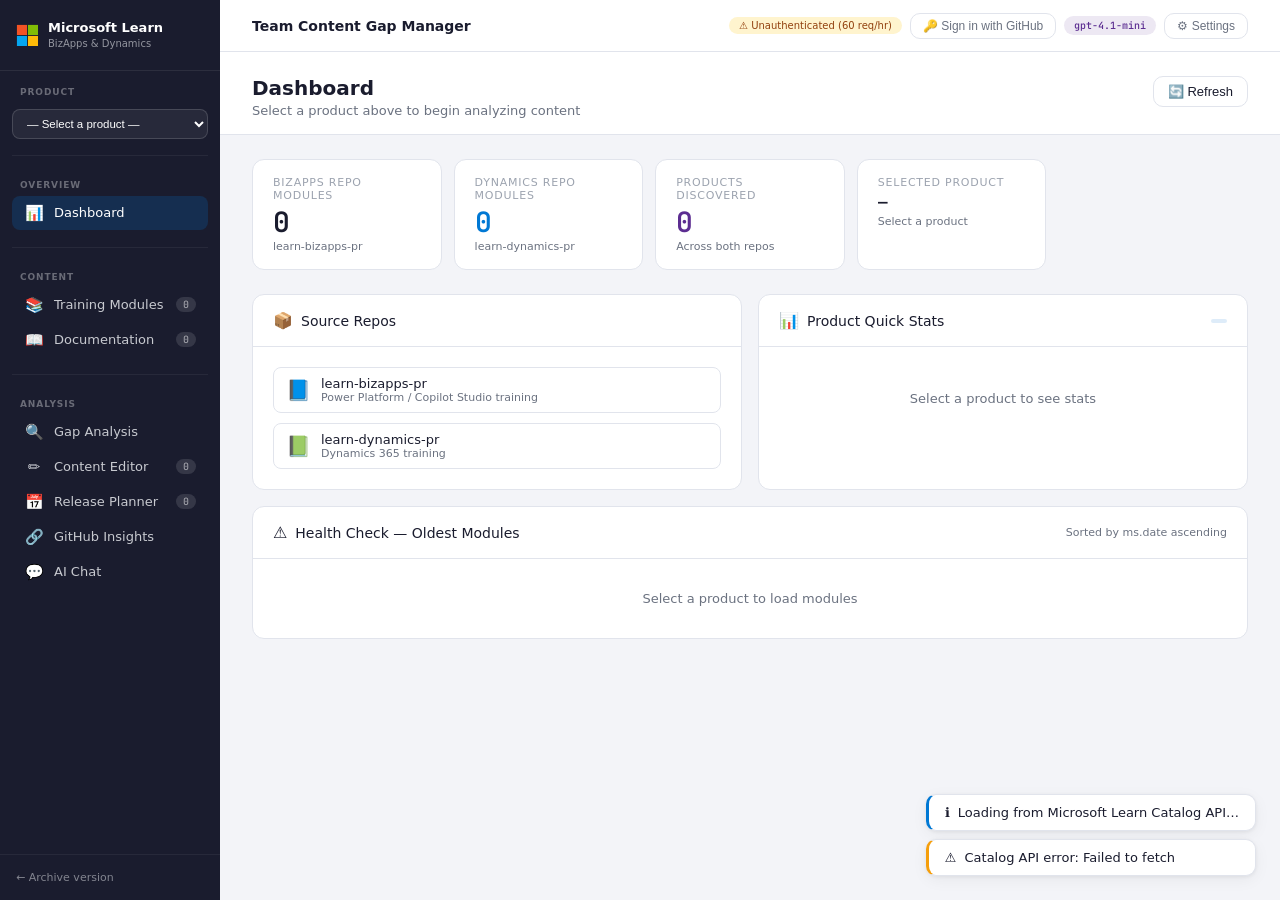
==== commit 4b63c9f8: "feat: Add live Documentation Reference panel in Content Editor - Side panel showing related docs whe" ====
--- a/team.html
+++ b/team.html
@@ -366,12 +366,29 @@
         <p id="editor-subtitle">AI-powered module generation from gaps or URLs</p>
       </div>
       <div class="page-header-actions">
+        <button class="btn btn-secondary btn-sm" id="doc-ref-toggle-btn" onclick="toggleDocRefPanel()">📖 Doc Reference</button>
         <button class="btn btn-secondary" id="refresh-suggestions-btn" onclick="refreshEditorSuggestions()">🔄 Generate Suggestions</button>
         <button class="btn btn-primary" id="generate-plan-btn" onclick="generateContentPlan()">📋 Content Plan</button>
         <button class="btn btn-secondary" id="export-plan-btn" onclick="exportContentPlan()" style="display:none;">⬇ Export Plan</button>
       </div>
     </div>
-    <div class="page-body">
+    <div class="page-body" style="position:relative;">
+      <!-- Doc Reference Panel (side panel) -->
+      <div class="doc-ref-panel" id="doc-ref-panel" style="display:none;">
+        <div class="doc-ref-header">
+          <h3>📖 Documentation Reference</h3>
+          <button class="btn btn-ghost btn-sm" onclick="toggleDocRefPanel()">✕</button>
+        </div>
+        <div class="doc-ref-search">
+          <input type="text" id="doc-ref-search-input" placeholder="Search documentation..." oninput="searchDocRef(this.value)" />
+        </div>
+        <div class="doc-ref-content" id="doc-ref-content">
+          <div class="doc-ref-empty">
+            <p>📖 Select a suggestion or generate content to see related documentation topics</p>
+          </div>
+        </div>
+      </div>
+
       <!-- URL Input Section -->
       <div class="url-input-section" id="url-input-section">
         <div class="url-input-header">
@@ -684,6 +701,7 @@
 <script src="js/url-fetcher.js"></script>
 <script src="js/prompts.js"></script>
 <script src="js/content-editor.js"></script>
+<script src="js/doc-reference.js"></script>
 <script src="js/github-pr.js"></script>
 <script src="js/content-generation.js"></script>
 <script src="js/release-planner.js"></script>
--- a/css/styles.css
+++ b/css/styles.css
@@ -887,3 +887,162 @@
 .chat-bubble-ai .chat-timestamp {
   text-align: left;
 }
+
+/* ═══════════════════════════════════════════════════════════════════
+   DOC REFERENCE PANEL
+   ═══════════════════════════════════════════════════════════════════ */
+
+.doc-ref-panel {
+  position: fixed;
+  right: 0;
+  top: 56px;
+  bottom: 0;
+  width: 340px;
+  background: var(--surface);
+  border-left: 1px solid var(--border);
+  box-shadow: -4px 0 16px rgba(0,0,0,0.06);
+  z-index: 100;
+  display: flex;
+  flex-direction: column;
+  overflow: hidden;
+}
+
+.doc-ref-header {
+  display: flex;
+  align-items: center;
+  justify-content: space-between;
+  padding: 14px 16px;
+  border-bottom: 1px solid var(--border);
+  background: var(--surface2);
+}
+
+.doc-ref-header h3 {
+  font-size: 13px;
+  font-weight: 600;
+}
+
+.doc-ref-search {
+  padding: 10px 12px;
+  border-bottom: 1px solid var(--border);
+}
+
+.doc-ref-search input {
+  width: 100%;
+  padding: 7px 10px;
+  border: 1px solid var(--border);
+  border-radius: var(--radius);
+  font-size: 12px;
+  font-family: 'Segoe UI', sans-serif;
+  outline: none;
+  background: var(--bg);
+}
+
+.doc-ref-search input:focus {
+  border-color: var(--primary);
+}
+
+.doc-ref-content {
+  flex: 1;
+  overflow-y: auto;
+  padding: 8px;
+}
+
+.doc-ref-empty {
+  padding: 2rem 1rem;
+  text-align: center;
+  color: var(--text-muted);
+  font-size: 12px;
+  line-height: 1.6;
+}
+
+.doc-ref-section {
+  margin-bottom: 12px;
+}
+
+.doc-ref-section-title {
+  font-size: 11px;
+  font-weight: 600;
+  text-transform: uppercase;
+  color: var(--text-muted);
+  padding: 6px 8px;
+  letter-spacing: 0.3px;
+}
+
+.doc-ref-item {
+  display: flex;
+  align-items: center;
+  gap: 8px;
+  padding: 8px 10px;
+  border-radius: 6px;
+  transition: background 0.12s;
+  cursor: default;
+}
+
+.doc-ref-item:hover {
+  background: var(--bg);
+}
+
+.doc-ref-item-content {
+  flex: 1;
+  min-width: 0;
+}
+
+.doc-ref-item-title {
+  font-size: 12px;
+  font-weight: 500;
+  color: var(--text);
+  text-decoration: none;
+  display: block;
+  white-space: nowrap;
+  overflow: hidden;
+  text-overflow: ellipsis;
+}
+
+.doc-ref-item-title:hover {
+  color: var(--primary);
+}
+
+.doc-ref-item-path {
+  font-size: 10px;
+  color: var(--text-light);
+  white-space: nowrap;
+  overflow: hidden;
+  text-overflow: ellipsis;
+  margin-top: 2px;
+}
+
+.doc-ref-item-actions {
+  display: flex;
+  align-items: center;
+  gap: 4px;
+  flex-shrink: 0;
+}
+
+.doc-ref-score {
+  font-size: 10px;
+  color: var(--text-muted);
+  background: var(--bg);
+  padding: 1px 5px;
+  border-radius: 8px;
+}
+
+.doc-ref-pin-btn {
+  background: none;
+  border: none;
+  font-size: 11px;
+  cursor: pointer;
+  opacity: 0.3;
+  transition: opacity 0.15s;
+  padding: 2px;
+}
+
+.doc-ref-pin-btn:hover,
+.doc-ref-pin-btn.pinned {
+  opacity: 1;
+}
+
+#doc-ref-toggle-btn.active {
+  background: var(--primary);
+  color: white;
+  border-color: var(--primary);
+}
